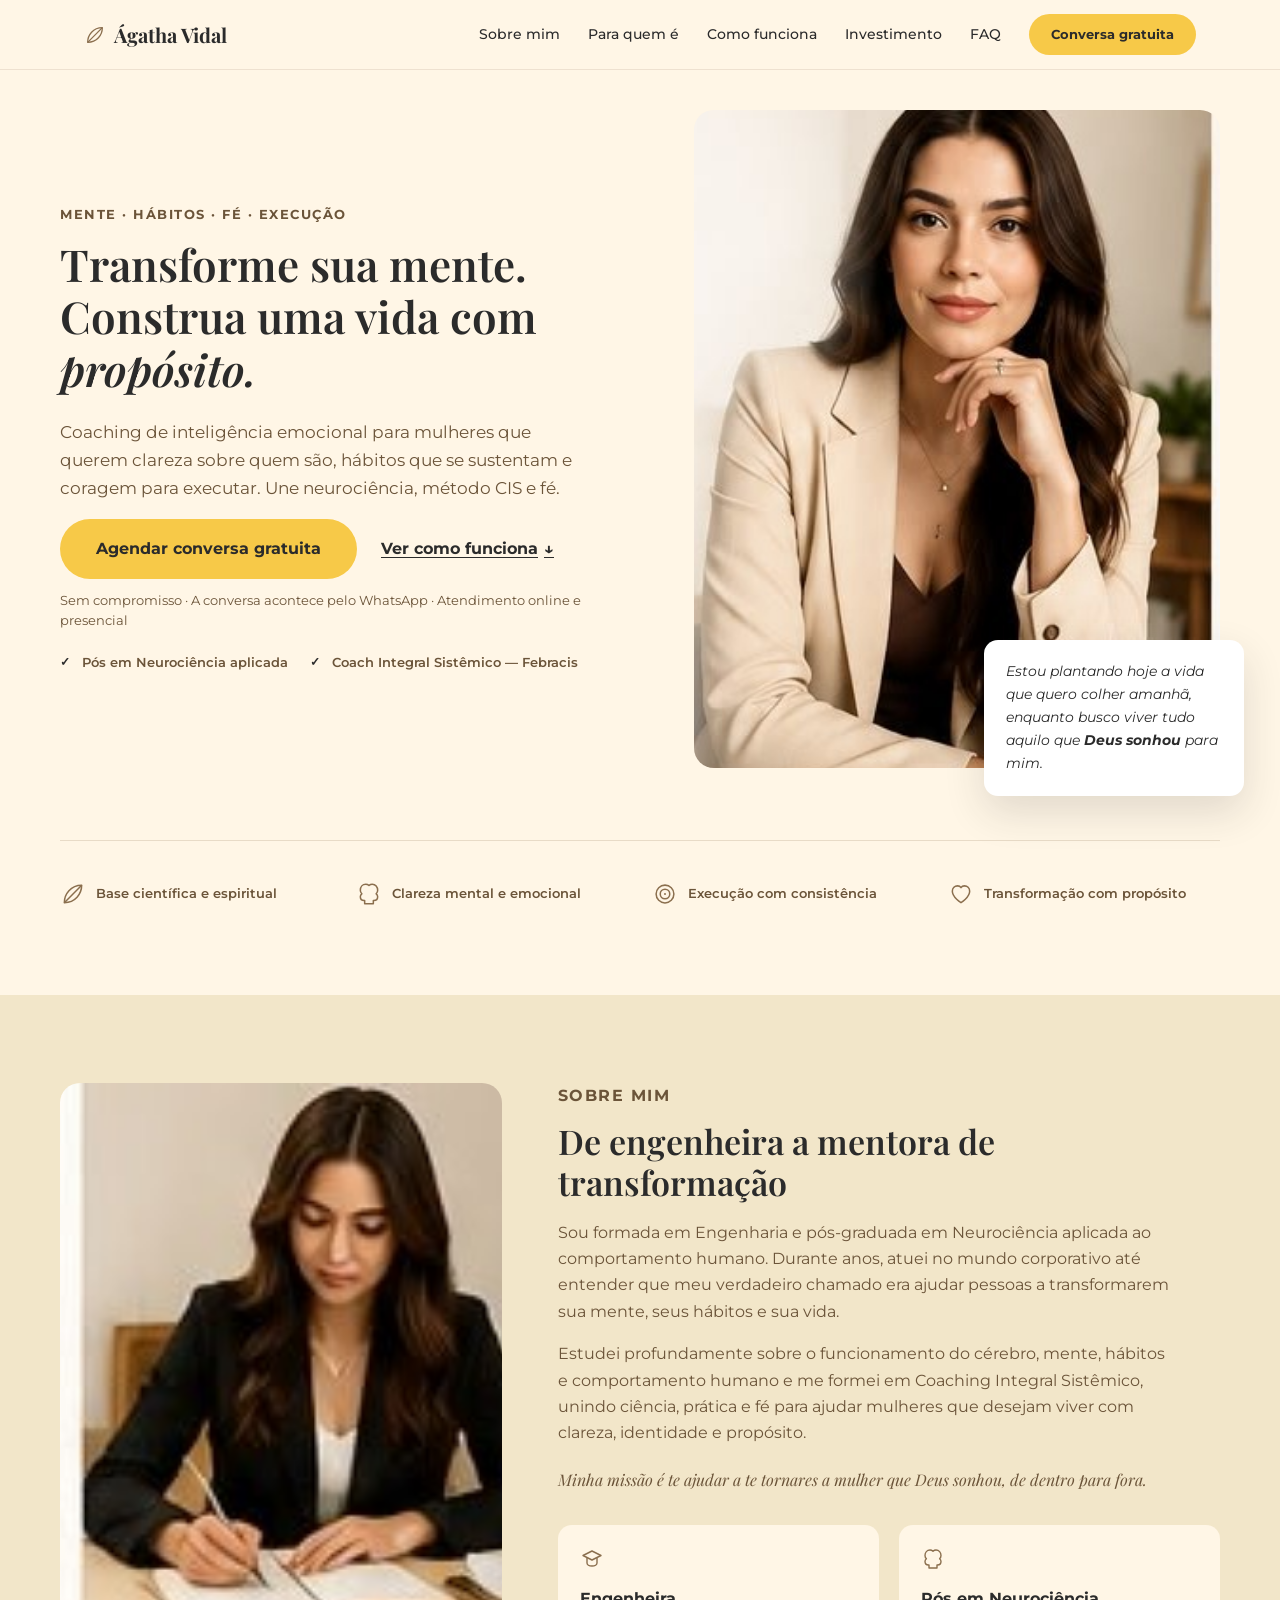
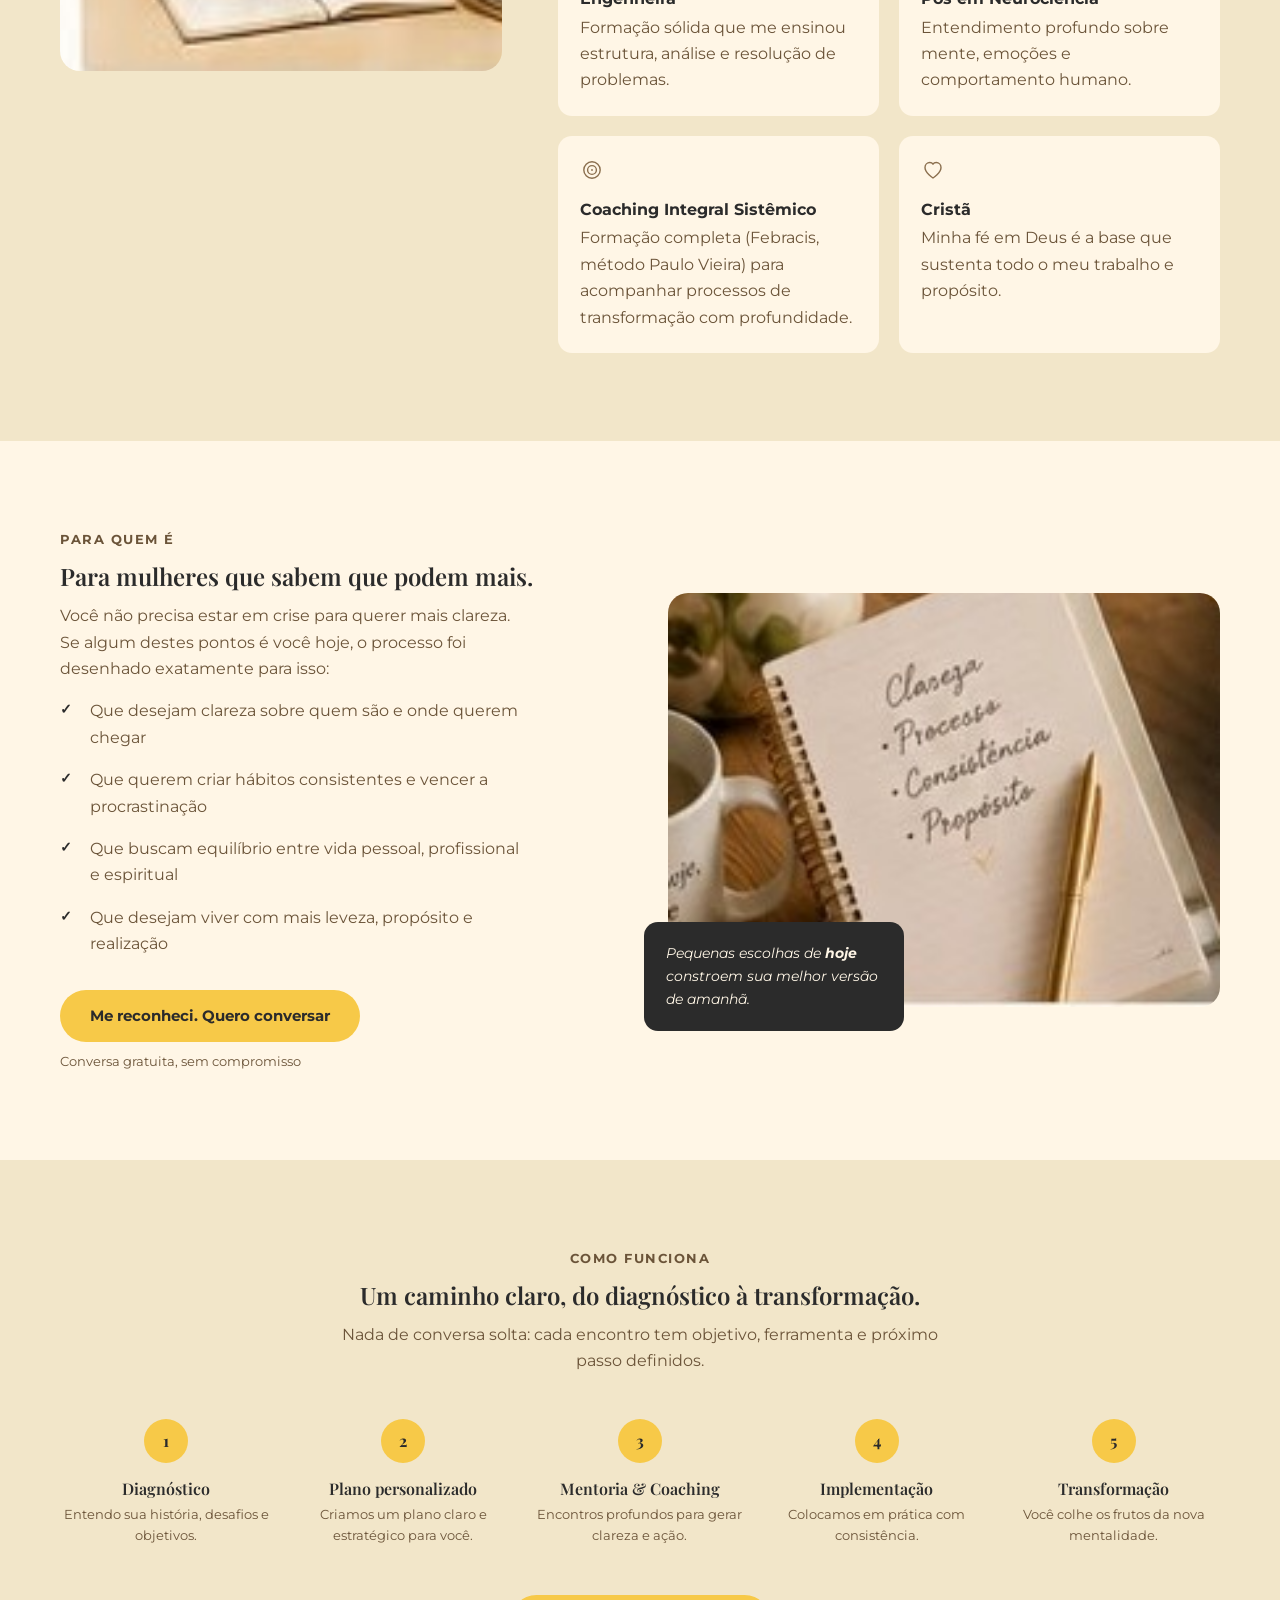
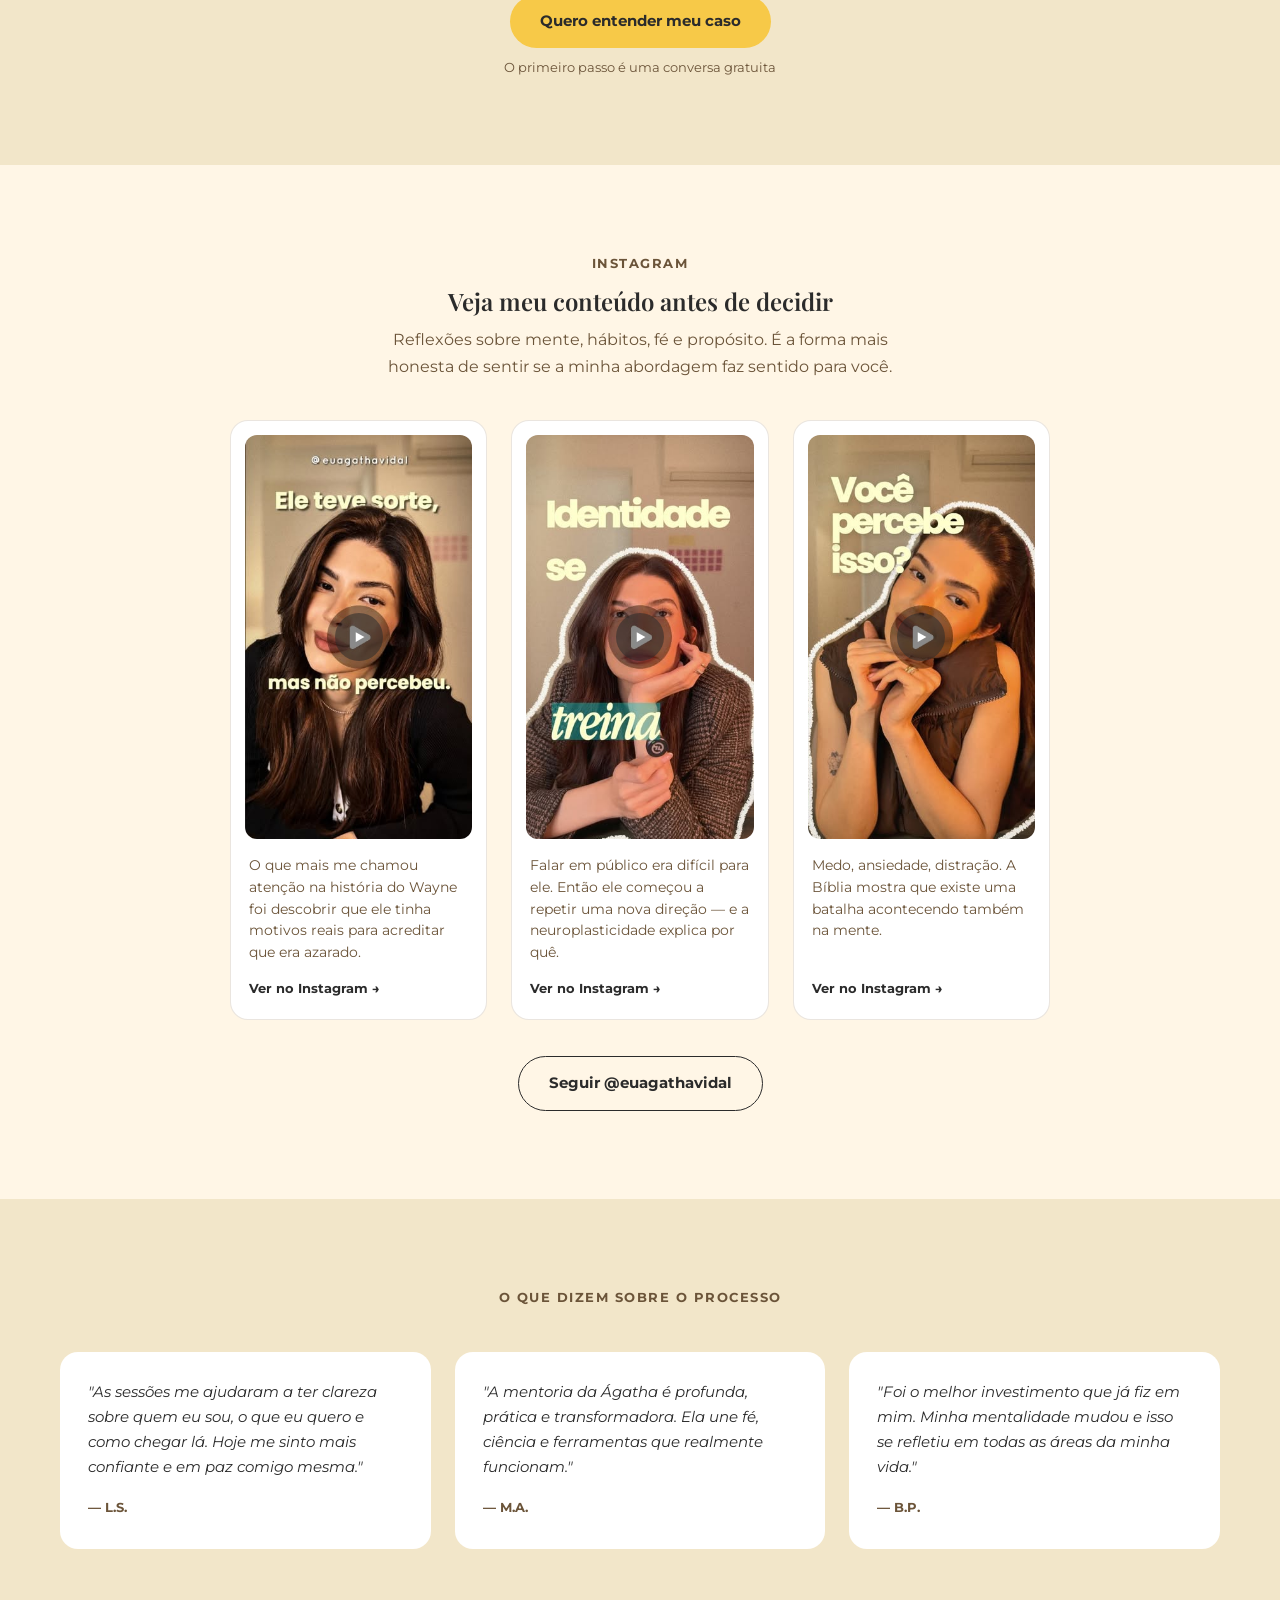
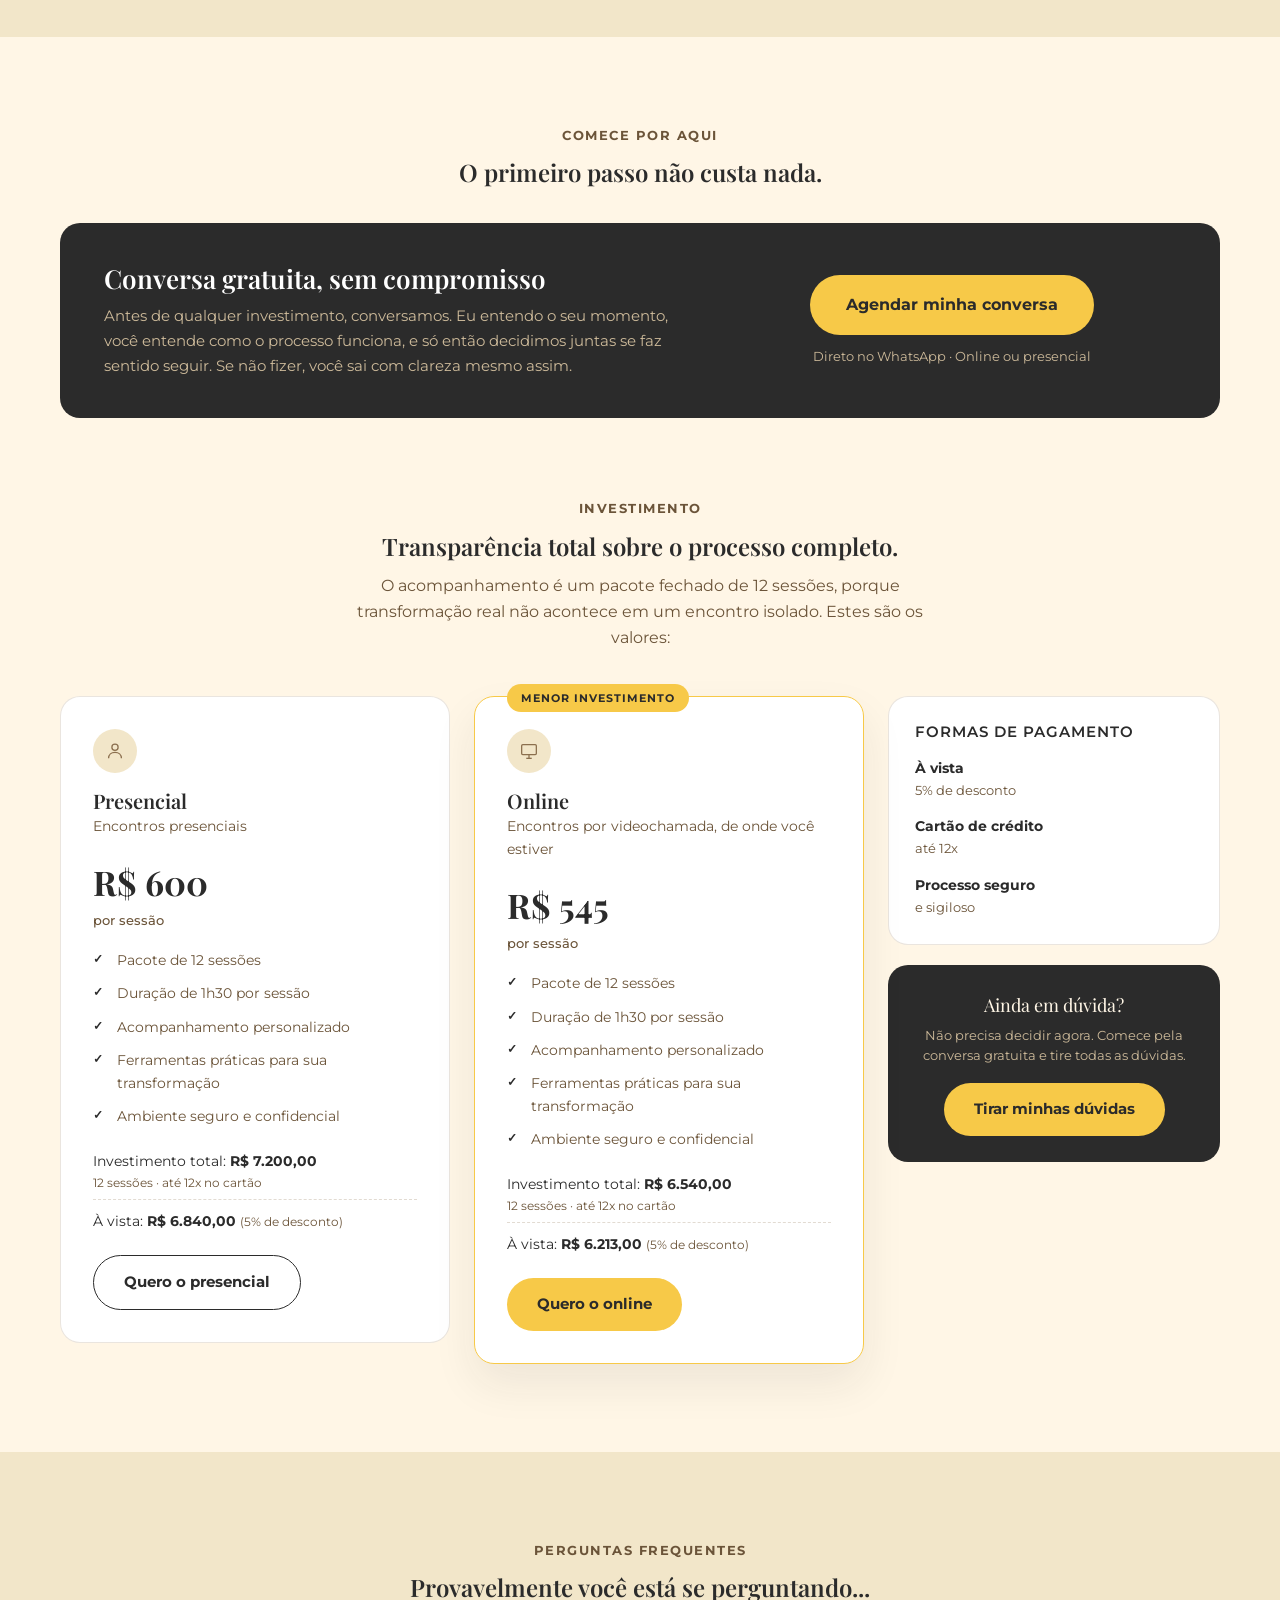
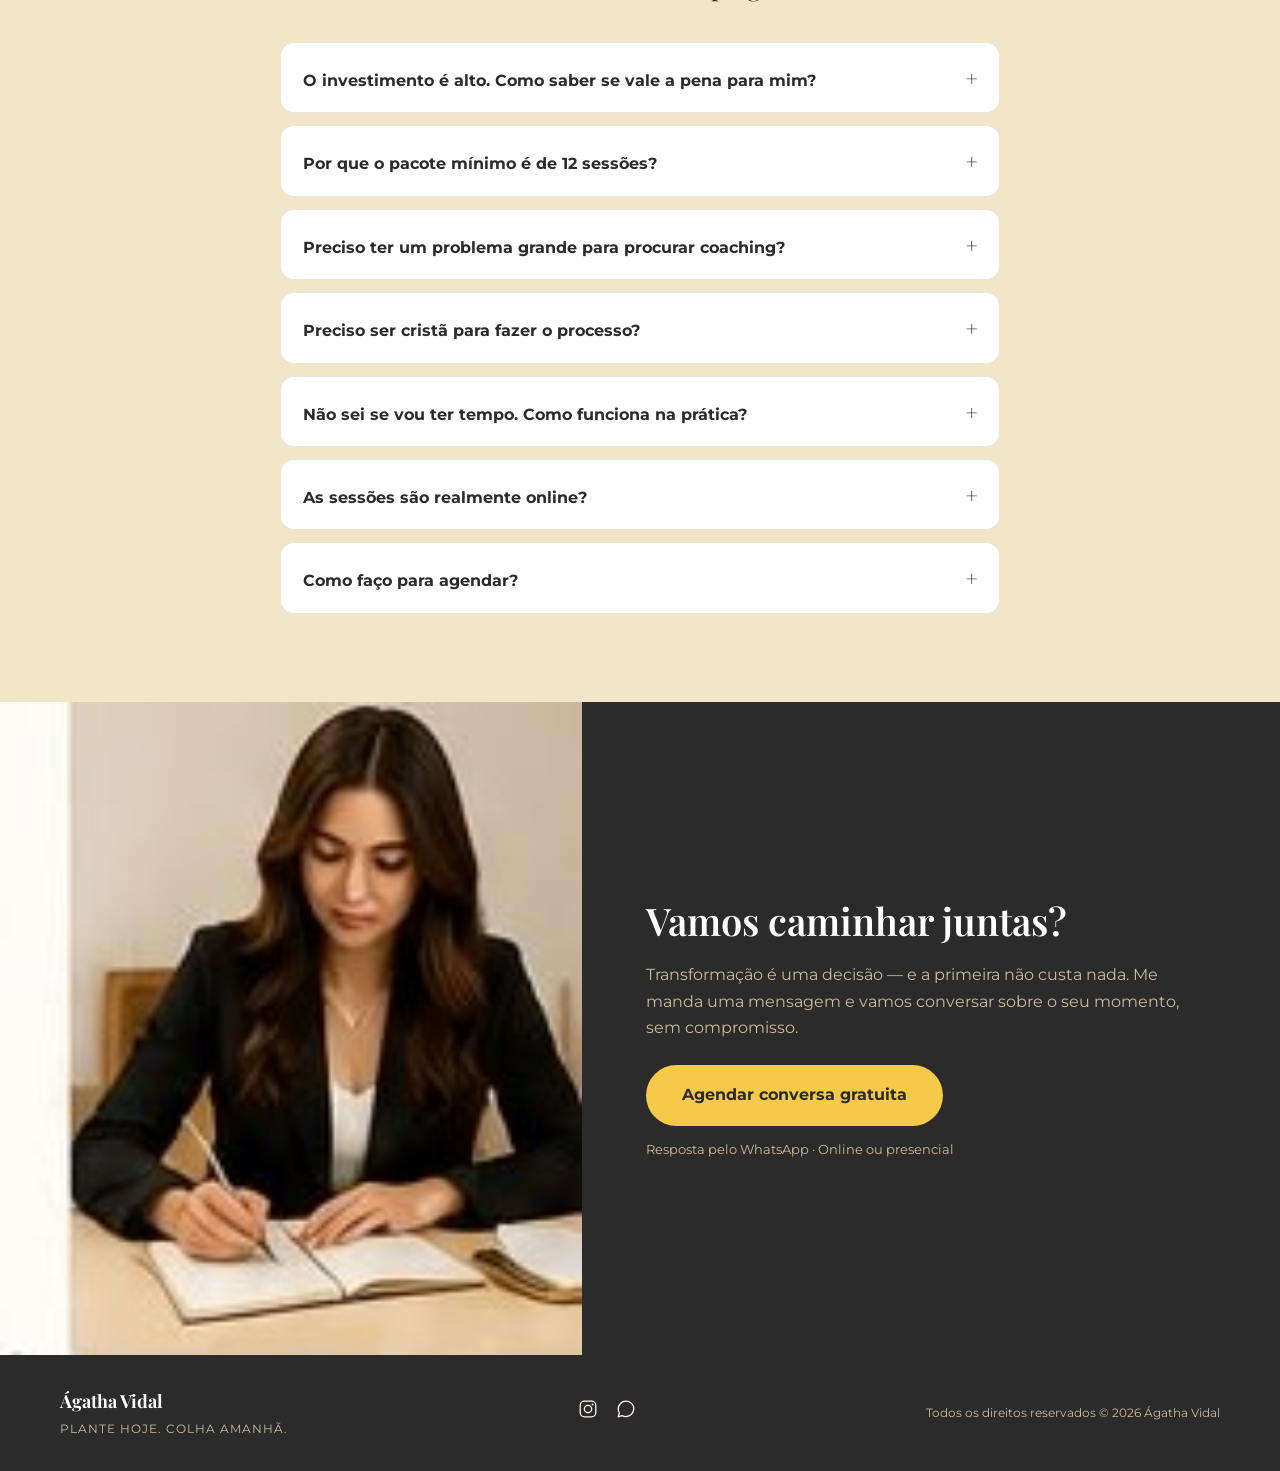
==== index.html @ c8e28f1d "Rework landing page for conversion; replace Instagram embed with own reel cards Reorder sections so " ====
<!DOCTYPE html>
<html lang="pt-BR">
<head>
  <script>document.documentElement.classList.add('js');</script>
  <meta charset="UTF-8">
  <meta name="viewport" content="width=device-width, initial-scale=1.0">
  <title>Ágatha Vidal | Coaching de Inteligência Emocional</title>
  <meta name="description" content="Clareza, hábitos consistentes e uma vida com propósito. Coaching de inteligência emocional com método CIS (Febracis) e base em neurociência. Comece por uma conversa gratuita, sem compromisso.">
  <link rel="canonical" href="https://hugodenaridev.github.io/coaching-landing-page/">
  <meta name="theme-color" content="#FFF6E6">

  <!-- Open Graph / Twitter: definem como o link aparece quando é compartilhado no
       WhatsApp, Instagram e redes sociais. Sem isso o preview sai em branco, o que
       derruba muito o clique no link da bio. -->
  <meta property="og:type" content="website">
  <meta property="og:locale" content="pt_BR">
  <meta property="og:site_name" content="Ágatha Vidal">
  <meta property="og:url" content="https://hugodenaridev.github.io/coaching-landing-page/">
  <meta property="og:title" content="Ágatha Vidal | Transforme sua mente. Construa uma vida com propósito.">
  <meta property="og:description" content="Coaching de inteligência emocional que une neurociência, método CIS e fé. Comece por uma conversa gratuita, sem compromisso.">
  <meta property="og:image" content="https://hugodenaridev.github.io/coaching-landing-page/assets/hero-photo.jpg">
  <meta property="og:image:alt" content="Ágatha Vidal, mentora de transformação">
  <meta name="twitter:card" content="summary_large_image">
  <meta name="twitter:title" content="Ágatha Vidal | Transforme sua mente. Construa uma vida com propósito.">
  <meta name="twitter:description" content="Coaching de inteligência emocional que une neurociência, método CIS e fé. Comece por uma conversa gratuita, sem compromisso.">
  <meta name="twitter:image" content="https://hugodenaridev.github.io/coaching-landing-page/assets/hero-photo.jpg">

  <link rel="icon" href="data:image/svg+xml,%3Csvg xmlns='http://www.w3.org/2000/svg' viewBox='0 0 24 24'%3E%3Crect width='24' height='24' rx='5' fill='%232B2B2B'/%3E%3Cpath d='M4 20C4 12 10 4 20 4C20 12 14 20 4 20Z' stroke='%23F7C948' stroke-width='1.6' fill='none' stroke-linejoin='round'/%3E%3C/svg%3E">

  <link rel="preconnect" href="https://fonts.googleapis.com">
  <link rel="preconnect" href="https://fonts.gstatic.com" crossorigin>
  <link href="https://fonts.googleapis.com/css2?family=Playfair+Display:ital,wght@0,500;0,600;0,700;1,600&family=Montserrat:wght@400;500;600;700&display=swap" rel="stylesheet">
  <link rel="stylesheet" href="css/style.css">
</head>
<body>
  <a class="skip-link" href="#main">Pular para o conteúdo</a>

  <header class="site-header">
    <div class="header-inner">
      <a href="#hero" class="logo">
        <svg class="logo-leaf" width="22" height="22" viewBox="0 0 24 24" fill="none" aria-hidden="true"><path d="M4 20C4 12 10 4 20 4C20 12 14 20 4 20Z" stroke="currentColor" stroke-width="1.4" stroke-linejoin="round"/><path d="M4 20C8 16 12 12 20 4" stroke="currentColor" stroke-width="1.4"/></svg>
        <span>Ágatha Vidal</span>
      </a>
      <button class="nav-toggle" type="button" aria-expanded="false" aria-controls="primary-nav" aria-label="Abrir menu">
        <span></span><span></span><span></span>
      </button>
      <nav class="primary-nav" id="primary-nav">
        <a href="#about">Sobre mim</a>
        <a href="#audience">Para quem é</a>
        <a href="#journey">Como funciona</a>
        <a href="#offer">Investimento</a>
        <a href="#faq">FAQ</a>
        <a href="https://wa.me/5512997304566?text=Oi%20Agatha!%20Vi%20sua%20p%C3%A1gina%20e%20quero%20agendar%20minha%20conversa%20gratuita." class="cta-button cta-button--nav js-whatsapp-cta" data-message="Oi Agatha! Vi sua página e quero agendar minha conversa gratuita." target="_blank" rel="noopener noreferrer">Conversa gratuita</a>
      </nav>
    </div>
  </header>

  <main id="main">
    <section id="hero">
      <div class="section-inner hero-inner" data-reveal>
        <div class="hero-copy">
          <p class="eyebrow">Mente &middot; Hábitos &middot; Fé &middot; Execução</p>
          <h1>Transforme sua mente. Construa uma vida com <em>propósito.</em></h1>
          <p class="hero-subhead">Coaching de inteligência emocional para mulheres que querem clareza sobre quem são, hábitos que se sustentam e coragem para executar. Une neurociência, método CIS e fé.</p>
          <div class="hero-ctas">
            <a href="https://wa.me/5512997304566?text=Oi%20Agatha!%20Vi%20sua%20p%C3%A1gina%20e%20quero%20agendar%20minha%20conversa%20gratuita." class="cta-button cta-button--lg js-whatsapp-cta" data-message="Oi Agatha! Vi sua página e quero agendar minha conversa gratuita." target="_blank" rel="noopener noreferrer">Agendar conversa gratuita</a>
            <a href="#journey" class="cta-ghost">Ver como funciona <span aria-hidden="true">&darr;</span></a>
          </div>
          <p class="cta-micro">Sem compromisso &middot; A conversa acontece pelo WhatsApp &middot; Atendimento online e presencial</p>
          <ul class="hero-trust">
            <li>Pós em Neurociência aplicada</li>
            <li>Coach Integral Sistêmico &mdash; Febracis</li>
          </ul>
        </div>
        <div class="hero-media">
          <!-- width/height = dimensões reais do arquivo, para reservar espaço antes
               do CSS carregar. ATENÇÃO: este JPG tem só 300x430 e é exibido a ~526px
               de largura, então aparece ampliado e sem nitidez. Trocar pelo original
               em alta (mínimo 1100px de largura) quando a Ágatha enviar. -->
          <img src="assets/hero-photo.jpg" alt="Ágatha Vidal, mentora de transformação" class="hero-photo" width="300" height="430" fetchpriority="high">
          <blockquote class="hero-quote">
            <p>Estou plantando hoje a vida que quero colher amanhã, enquanto busco viver tudo aquilo que <strong>Deus sonhou</strong> para mim.</p>
          </blockquote>
        </div>
      </div>
      <div class="section-inner hero-pillars" data-reveal>
        <div class="pillar">
          <svg viewBox="0 0 24 24" fill="none" aria-hidden="true"><path d="M4 20C4 12 10 4 20 4C20 12 14 20 4 20Z" stroke="currentColor" stroke-width="1.4" stroke-linejoin="round"/><path d="M4 20C8 16 12 12 20 4" stroke="currentColor" stroke-width="1.4"/></svg>
          <span>Base científica e espiritual</span>
        </div>
        <div class="pillar">
          <svg viewBox="0 0 24 24" fill="none" aria-hidden="true"><path d="M9 3C6 3 4 5.5 4 8.5C4 10 4.6 11 5.4 11.8C4.6 12.4 4 13.3 4 14.5C4 16.5 5.5 18 7.5 18H8V21H16V18H16.5C18.5 18 20 16.5 20 14.5C20 13.3 19.4 12.4 18.6 11.8C19.4 11 20 10 20 8.5C20 5.5 18 3 15 3C13.8 3 12.8 3.5 12 4.2C11.2 3.5 10.2 3 9 3Z" stroke="currentColor" stroke-width="1.4" stroke-linejoin="round"/></svg>
          <span>Clareza mental e emocional</span>
        </div>
        <div class="pillar">
          <svg viewBox="0 0 24 24" fill="none" aria-hidden="true"><circle cx="12" cy="12" r="8.2" stroke="currentColor" stroke-width="1.4"/><circle cx="12" cy="12" r="4.4" stroke="currentColor" stroke-width="1.4"/><circle cx="12" cy="12" r="0.9" fill="currentColor"/></svg>
          <span>Execução com consistência</span>
        </div>
        <div class="pillar">
          <svg viewBox="0 0 24 24" fill="none" aria-hidden="true"><path d="M12 20C12 20 4 15 4 9.5C4 6.5 6.2 4.5 8.8 4.5C10.2 4.5 11.4 5.2 12 6.2C12.6 5.2 13.8 4.5 15.2 4.5C17.8 4.5 20 6.5 20 9.5C20 15 12 20 12 20Z" stroke="currentColor" stroke-width="1.4" stroke-linejoin="round"/></svg>
          <span>Transformação com propósito</span>
        </div>
      </div>
    </section>

    <section id="about">
      <div class="section-inner about-inner" data-reveal>
        <div class="about-media">
          <!-- Arquivo original tem apenas 138x155 e é exibido a ~442px aqui (e a ~691px
               no #final-cta): é a imagem mais ampliada da página. Substituir em alta. -->
          <img src="assets/about-photo.jpg" alt="Ágatha Vidal escrevendo em seu caderno" class="about-photo" width="138" height="155" loading="lazy">
        </div>
        <div class="about-copy">
          <p class="eyebrow">Sobre mim</p>
          <h2>De engenheira a mentora de transformação</h2>
          <p>Sou formada em Engenharia e pós-graduada em Neurociência aplicada ao comportamento humano. Durante anos, atuei no mundo corporativo até entender que meu verdadeiro chamado era ajudar pessoas a transformarem sua mente, seus hábitos e sua vida.</p>
          <p>Estudei profundamente sobre o funcionamento do cérebro, mente, hábitos e comportamento humano e me formei em Coaching Integral Sistêmico, unindo ciência, prática e fé para ajudar mulheres que desejam viver com clareza, identidade e propósito.</p>
          <p class="about-signature">Minha missão é te ajudar a te tornares a mulher que Deus sonhou, de dentro para fora.</p>
          <div class="credential-grid">
            <div class="credential-card">
              <svg viewBox="0 0 24 24" fill="none" aria-hidden="true"><path d="M12 4L21 8.5L12 13L3 8.5L12 4Z" stroke="currentColor" stroke-width="1.4" stroke-linejoin="round"/><path d="M7 11V16C7 17.5 9 19 12 19C15 19 17 17.5 17 16V11" stroke="currentColor" stroke-width="1.4"/></svg>
              <h3>Engenheira</h3>
              <p>Formação sólida que me ensinou estrutura, análise e resolução de problemas.</p>
            </div>
            <div class="credential-card">
              <svg viewBox="0 0 24 24" fill="none" aria-hidden="true"><path d="M9 3C6 3 4 5.5 4 8.5C4 10 4.6 11 5.4 11.8C4.6 12.4 4 13.3 4 14.5C4 16.5 5.5 18 7.5 18H8V21H16V18H16.5C18.5 18 20 16.5 20 14.5C20 13.3 19.4 12.4 18.6 11.8C19.4 11 20 10 20 8.5C20 5.5 18 3 15 3C13.8 3 12.8 3.5 12 4.2C11.2 3.5 10.2 3 9 3Z" stroke="currentColor" stroke-width="1.4" stroke-linejoin="round"/></svg>
              <h3>Pós em Neurociência</h3>
              <p>Entendimento profundo sobre mente, emoções e comportamento humano.</p>
            </div>
            <div class="credential-card">
              <svg viewBox="0 0 24 24" fill="none" aria-hidden="true"><circle cx="12" cy="12" r="8.2" stroke="currentColor" stroke-width="1.4"/><circle cx="12" cy="12" r="4.4" stroke="currentColor" stroke-width="1.4"/><circle cx="12" cy="12" r="0.9" fill="currentColor"/></svg>
              <h3>Coaching Integral Sistêmico</h3>
              <p>Formação completa (Febracis, método Paulo Vieira) para acompanhar processos de transformação com profundidade.</p>
            </div>
            <div class="credential-card">
              <svg viewBox="0 0 24 24" fill="none" aria-hidden="true"><path d="M12 20C12 20 4 15 4 9.5C4 6.5 6.2 4.5 8.8 4.5C10.2 4.5 11.4 5.2 12 6.2C12.6 5.2 13.8 4.5 15.2 4.5C17.8 4.5 20 6.5 20 9.5C20 15 12 20 12 20Z" stroke="currentColor" stroke-width="1.4" stroke-linejoin="round"/></svg>
              <h3>Cristã</h3>
              <p>Minha fé em Deus é a base que sustenta todo o meu trabalho e propósito.</p>
            </div>
          </div>
        </div>
      </div>
    </section>

    <section id="audience">
      <div class="section-inner audience-inner" data-reveal>
        <div class="audience-copy">
          <p class="eyebrow">Para quem é</p>
          <h2>Para mulheres que sabem que podem mais.</h2>
          <p class="audience-lead">Você não precisa estar em crise para querer mais clareza. Se algum destes pontos é você hoje, o processo foi desenhado exatamente para isso:</p>
          <ul class="check-list">
            <li>Que desejam clareza sobre quem são e onde querem chegar</li>
            <li>Que querem criar hábitos consistentes e vencer a procrastinação</li>
            <li>Que buscam equilíbrio entre vida pessoal, profissional e espiritual</li>
            <li>Que desejam viver com mais leveza, propósito e realização</li>
          </ul>
          <div class="inline-cta">
            <a href="https://wa.me/5512997304566?text=Oi%20Agatha!%20Me%20reconheci%20na%20sua%20p%C3%A1gina%20e%20quero%20agendar%20minha%20conversa%20gratuita." class="cta-button js-whatsapp-cta" data-message="Oi Agatha! Me reconheci na sua página e quero agendar minha conversa gratuita." target="_blank" rel="noopener noreferrer">Me reconheci. Quero conversar</a>
            <span class="cta-micro">Conversa gratuita, sem compromisso</span>
          </div>
        </div>
        <div class="audience-media">
          <img src="assets/lifestyle-photo.jpg" alt="Caderno com anotações sobre clareza, processo, consistência e propósito" class="audience-photo" width="210" height="163" loading="lazy">
          <blockquote class="audience-quote">
            <p>Pequenas escolhas de <strong>hoje</strong> constroem sua melhor versão de amanhã.</p>
          </blockquote>
        </div>
      </div>
    </section>

    <section id="journey">
      <div class="section-inner" data-reveal>
        <p class="eyebrow centered">Como funciona</p>
        <h2 class="centered">Um caminho claro, do diagnóstico à transformação.</h2>
        <p class="section-lead centered">Nada de conversa solta: cada encontro tem objetivo, ferramenta e próximo passo definidos.</p>
        <ol class="journey-list">
          <li>
            <span class="journey-number">1</span>
            <h3>Diagnóstico</h3>
            <p>Entendo sua história, desafios e objetivos.</p>
          </li>
          <li>
            <span class="journey-number">2</span>
            <h3>Plano personalizado</h3>
            <p>Criamos um plano claro e estratégico para você.</p>
          </li>
          <li>
            <span class="journey-number">3</span>
            <h3>Mentoria &amp; Coaching</h3>
            <p>Encontros profundos para gerar clareza e ação.</p>
          </li>
          <li>
            <span class="journey-number">4</span>
            <h3>Implementação</h3>
            <p>Colocamos em prática com consistência.</p>
          </li>
          <li>
            <span class="journey-number">5</span>
            <h3>Transformação</h3>
            <p>Você colhe os frutos da nova mentalidade.</p>
          </li>
        </ol>
        <div class="inline-cta centered-cta">
          <a href="https://wa.me/5512997304566?text=Oi%20Agatha!%20Quero%20entender%20como%20o%20processo%20funcionaria%20para%20o%20meu%20caso." class="cta-button js-whatsapp-cta" data-message="Oi Agatha! Quero entender como o processo funcionaria para o meu caso." target="_blank" rel="noopener noreferrer">Quero entender meu caso</a>
          <span class="cta-micro">O primeiro passo é uma conversa gratuita</span>
        </div>
      </div>
    </section>

    <section id="reels">
      <div class="section-inner" data-reveal>
        <p class="eyebrow centered">Instagram</p>
        <h2 class="centered">Veja meu conteúdo antes de decidir</h2>
        <p class="reels-intro">Reflexões sobre mente, hábitos, fé e propósito. É a forma mais honesta de sentir se a minha abordagem faz sentido para você.</p>
        <!-- Cards próprios em vez do embed oficial do Instagram: três embeds seriam
             três iframes de terceiros carregando na página. Aqui a miniatura é local
             (a URL do CDN do Instagram é assinada e expira) e o card leva ao reel.
             Reels escolhidos por engajamento — ver docs/reels.md para atualizar. -->
        <div class="reels-grid">
          <a class="reel-card" href="https://www.instagram.com/reel/DdEmNSosbtA/" target="_blank" rel="noopener noreferrer">
            <span class="reel-thumb">
              <img src="assets/reels/DdEmNSosbtA.jpg" alt="Reel sobre crenças limitantes: a história do Wayne" width="360" height="640" loading="lazy">
              <span class="reel-play" aria-hidden="true">
                <svg viewBox="0 0 24 24" fill="none"><path d="M9 7.5L17 12L9 16.5V7.5Z" fill="currentColor"/></svg>
              </span>
            </span>
            <span class="reel-hook">O que mais me chamou atenção na história do Wayne foi descobrir que ele tinha motivos reais para acreditar que era azarado.</span>
            <span class="reel-link">Ver no Instagram <span aria-hidden="true">&rarr;</span></span>
          </a>
          <a class="reel-card" href="https://www.instagram.com/reel/DcwkWg1Ra-m/" target="_blank" rel="noopener noreferrer">
            <span class="reel-thumb">
              <img src="assets/reels/DcwkWg1Ra-m.jpg" alt="Reel sobre neuroplasticidade e falar em público" width="360" height="640" loading="lazy">
              <span class="reel-play" aria-hidden="true">
                <svg viewBox="0 0 24 24" fill="none"><path d="M9 7.5L17 12L9 16.5V7.5Z" fill="currentColor"/></svg>
              </span>
            </span>
            <span class="reel-hook">Falar em público era difícil para ele. Então ele começou a repetir uma nova direção &mdash; e a neuroplasticidade explica por quê.</span>
            <span class="reel-link">Ver no Instagram <span aria-hidden="true">&rarr;</span></span>
          </a>
          <a class="reel-card" href="https://www.instagram.com/reel/DcmIriLw_rb/" target="_blank" rel="noopener noreferrer">
            <span class="reel-thumb">
              <img src="assets/reels/DcmIriLw_rb.jpg" alt="Reel sobre a batalha da mente: medo, ansiedade e distração" width="360" height="640" loading="lazy">
              <span class="reel-play" aria-hidden="true">
                <svg viewBox="0 0 24 24" fill="none"><path d="M9 7.5L17 12L9 16.5V7.5Z" fill="currentColor"/></svg>
              </span>
            </span>
            <span class="reel-hook">Medo, ansiedade, distração. A Bíblia mostra que existe uma batalha acontecendo também na mente.</span>
            <span class="reel-link">Ver no Instagram <span aria-hidden="true">&rarr;</span></span>
          </a>
        </div>
        <div class="reels-follow">
          <a href="https://www.instagram.com/euagathavidal" target="_blank" rel="noopener noreferrer" class="cta-button cta-button--ghost">Seguir @euagathavidal</a>
        </div>
      </div>
    </section>

    <section id="testimonials">
      <div class="section-inner" data-reveal>
        <p class="eyebrow centered">O que dizem sobre o processo</p>
        <!-- Depoimentos de exemplo, criados a pedido da Agatha para uso interno/teste. Trocar pelo texto real de clientes antes de publicar o site. -->
        <div class="testimonial-grid">
          <blockquote class="testimonial-card">
            <p>"As sessões me ajudaram a ter clareza sobre quem eu sou, o que eu quero e como chegar lá. Hoje me sinto mais confiante e em paz comigo mesma."</p>
            <cite>— L.S.</cite>
          </blockquote>
          <blockquote class="testimonial-card">
            <p>"A mentoria da Ágatha é profunda, prática e transformadora. Ela une fé, ciência e ferramentas que realmente funcionam."</p>
            <cite>— M.A.</cite>
          </blockquote>
          <blockquote class="testimonial-card">
            <p>"Foi o melhor investimento que já fiz em mim. Minha mentalidade mudou e isso se refletiu em todas as áreas da minha vida."</p>
            <cite>— B.P.</cite>
          </blockquote>
        </div>
      </div>
    </section>

    <section id="offer">
      <div class="section-inner" data-reveal>
        <p class="eyebrow centered">Comece por aqui</p>
        <h2 class="centered">O primeiro passo não custa nada.</h2>

        <div class="first-step">
          <div class="first-step-copy">
            <h3>Conversa gratuita, sem compromisso</h3>
            <p>Antes de qualquer investimento, conversamos. Eu entendo o seu momento, você entende como o processo funciona, e só então decidimos juntas se faz sentido seguir. Se não fizer, você sai com clareza mesmo assim.</p>
          </div>
          <div class="first-step-action">
            <a href="https://wa.me/5512997304566?text=Oi%20Agatha!%20Quero%20agendar%20minha%20conversa%20gratuita." class="cta-button cta-button--lg js-whatsapp-cta" data-message="Oi Agatha! Quero agendar minha conversa gratuita." target="_blank" rel="noopener noreferrer">Agendar minha conversa</a>
            <span class="cta-micro">Direto no WhatsApp &middot; Online ou presencial</span>
          </div>
        </div>

        <p class="eyebrow centered offer-eyebrow">Investimento</p>
        <h2 class="centered">Transparência total sobre o processo completo.</h2>
        <p class="section-lead centered">O acompanhamento é um pacote fechado de 12 sessões, porque transformação real não acontece em um encontro isolado. Estes são os valores:</p>

        <div class="offer-grid">
          <div class="pricing-card">
            <div class="pricing-icon" aria-hidden="true">
              <svg viewBox="0 0 24 24" fill="none"><circle cx="12" cy="8" r="3.4" stroke="currentColor" stroke-width="1.4"/><path d="M5 20C5 16 8 13.5 12 13.5C16 13.5 19 16 19 20" stroke="currentColor" stroke-width="1.4"/></svg>
            </div>
            <h3>Presencial</h3>
            <p class="pricing-detail">Encontros presenciais</p>
            <p class="pricing-value">R$ 600<span>por sessão</span></p>
            <ul class="pricing-list">
              <li>Pacote de 12 sessões</li>
              <li>Duração de 1h30 por sessão</li>
              <li>Acompanhamento personalizado</li>
              <li>Ferramentas práticas para sua transformação</li>
              <li>Ambiente seguro e confidencial</li>
            </ul>
            <p class="pricing-total">Investimento total: <strong>R$ 7.200,00</strong><span>12 sessões &middot; até 12x no cartão</span></p>
            <p class="pricing-cash">À vista: <strong>R$ 6.840,00</strong> <span>(5% de desconto)</span></p>
            <a href="https://wa.me/5512997304566?text=Oi%20Agatha!%20Quero%20saber%20mais%20sobre%20o%20coaching%20presencial%20e%20agendar%20minha%20conversa%20gratuita." class="cta-button cta-button--ghost js-whatsapp-cta" data-message="Oi Agatha! Quero saber mais sobre o coaching presencial e agendar minha conversa gratuita." target="_blank" rel="noopener noreferrer">Quero o presencial</a>
          </div>
          <div class="pricing-card pricing-card--highlight">
            <span class="pricing-badge">Menor investimento</span>
            <div class="pricing-icon" aria-hidden="true">
              <svg viewBox="0 0 24 24" fill="none"><rect x="4" y="5" width="16" height="11" rx="1.2" stroke="currentColor" stroke-width="1.4"/><path d="M9 20H15" stroke="currentColor" stroke-width="1.4"/><path d="M12 16V20" stroke="currentColor" stroke-width="1.4"/></svg>
            </div>
            <h3>Online</h3>
            <p class="pricing-detail">Encontros por videochamada, de onde você estiver</p>
            <p class="pricing-value">R$ 545<span>por sessão</span></p>
            <ul class="pricing-list">
              <li>Pacote de 12 sessões</li>
              <li>Duração de 1h30 por sessão</li>
              <li>Acompanhamento personalizado</li>
              <li>Ferramentas práticas para sua transformação</li>
              <li>Ambiente seguro e confidencial</li>
            </ul>
            <p class="pricing-total">Investimento total: <strong>R$ 6.540,00</strong><span>12 sessões &middot; até 12x no cartão</span></p>
            <p class="pricing-cash">À vista: <strong>R$ 6.213,00</strong> <span>(5% de desconto)</span></p>
            <a href="https://wa.me/5512997304566?text=Oi%20Agatha!%20Quero%20saber%20mais%20sobre%20o%20coaching%20online%20e%20agendar%20minha%20conversa%20gratuita." class="cta-button js-whatsapp-cta" data-message="Oi Agatha! Quero saber mais sobre o coaching online e agendar minha conversa gratuita." target="_blank" rel="noopener noreferrer">Quero o online</a>
          </div>
          <div class="offer-side">
            <div class="payment-panel">
              <h3>Formas de pagamento</h3>
              <ul>
                <li><strong>À vista</strong><span>5% de desconto</span></li>
                <li><strong>Cartão de crédito</strong><span>até 12x</span></li>
                <li><strong>Processo seguro</strong><span>e sigiloso</span></li>
              </ul>
            </div>
            <div class="cta-panel">
              <p>Ainda em dúvida?</p>
              <p class="cta-panel-sub">Não precisa decidir agora. Comece pela conversa gratuita e tire todas as dúvidas.</p>
              <a href="https://wa.me/5512997304566?text=Oi%20Agatha!%20Tenho%20algumas%20d%C3%BAvidas%20sobre%20o%20processo%20e%20quero%20agendar%20minha%20conversa%20gratuita." class="cta-button js-whatsapp-cta" data-message="Oi Agatha! Tenho algumas dúvidas sobre o processo e quero agendar minha conversa gratuita." target="_blank" rel="noopener noreferrer">Tirar minhas dúvidas</a>
            </div>
          </div>
        </div>
      </div>
    </section>

    <section id="faq">
      <div class="section-inner" data-reveal>
        <p class="eyebrow centered">Perguntas frequentes</p>
        <h2 class="centered">Provavelmente você está se perguntando...</h2>
        <div class="faq-list">
          <details>
            <summary>O investimento é alto. Como saber se vale a pena para mim?</summary>
            <p>É exatamente para isso que existe a conversa gratuita. Nela eu entendo o seu momento e te digo com honestidade se o processo faz sentido agora. Prefiro que você invista com clareza do que por impulso, e é por isso que o valor está aqui na página, aberto, antes de qualquer conversa.</p>
          </details>
          <details>
            <summary>Por que o pacote mínimo é de 12 sessões?</summary>
            <p>Porque mudança de mentalidade e de hábito não acontece em um encontro isolado. As primeiras sessões geram clareza, as seguintes constroem a estrutura e as últimas consolidam a prática. Um pacote menor criaria a ilusão de processo sem entregar transformação real.</p>
          </details>
          <details>
            <summary>Preciso ter um problema grande para procurar coaching?</summary>
            <p>Não. A maioria das minhas clientes já está bem e sente que pode decidir e viver com mais clareza. Coaching não é para uma crise, é direção para quem já quer ir além.</p>
          </details>
          <details>
            <summary>Preciso ser cristã para fazer o processo?</summary>
            <p>Não. A fé é a base que sustenta o meu trabalho e eu não escondo isso, mas as ferramentas que aplico vêm da neurociência e do método CIS e funcionam independente da sua crença. Respeito o seu caminho e conduzo o processo no ponto em que você está.</p>
          </details>
          <details>
            <summary>Não sei se vou ter tempo. Como funciona na prática?</summary>
            <p>São encontros de 1h30, combinados de acordo com a sua agenda, no formato online ou presencial. Entre as sessões existem práticas para aplicar no seu dia a dia — feitas para caber na sua rotina, não para virar mais uma cobrança.</p>
          </details>
          <details>
            <summary>As sessões são realmente online?</summary>
            <p>Sim, todas as sessões da modalidade online acontecem por videochamada, então você pode participar de onde estiver. Também atendo no formato presencial.</p>
          </details>
          <details>
            <summary>Como faço para agendar?</summary>
            <p>Basta clicar em qualquer botão desta página e me chamar no WhatsApp. A conversa inicial é gratuita e sem compromisso: vamos combinar juntas a melhor modalidade e horário para você.</p>
          </details>
        </div>
      </div>
    </section>

    <section id="final-cta">
      <div class="section-inner final-cta-inner" data-reveal>
        <img src="assets/about-photo.jpg" alt="" class="final-cta-photo" aria-hidden="true" loading="lazy">
        <div class="final-cta-copy">
          <h2>Vamos caminhar juntas?</h2>
          <p>Transformação é uma decisão &mdash; e a primeira não custa nada. Me manda uma mensagem e vamos conversar sobre o seu momento, sem compromisso.</p>
          <a href="https://wa.me/5512997304566?text=Oi%20Agatha!%20Terminei%20de%20ver%20sua%20p%C3%A1gina%20e%20quero%20agendar%20minha%20conversa%20gratuita." class="cta-button cta-button--lg js-whatsapp-cta" data-message="Oi Agatha! Terminei de ver sua página e quero agendar minha conversa gratuita." target="_blank" rel="noopener noreferrer">Agendar conversa gratuita</a>
          <span class="cta-micro cta-micro--dark">Resposta pelo WhatsApp &middot; Online ou presencial</span>
        </div>
      </div>
    </section>
  </main>

  <footer class="site-footer">
    <div class="footer-inner">
      <div class="footer-brand">
        <span class="footer-logo">Ágatha Vidal</span>
        <span class="footer-tagline">Plante hoje. Colha amanhã.</span>
      </div>
      <div class="footer-social">
        <a href="https://www.instagram.com/euagathavidal" target="_blank" rel="noopener noreferrer" aria-label="Instagram">
          <svg viewBox="0 0 24 24" fill="none" aria-hidden="true"><rect x="3.5" y="3.5" width="17" height="17" rx="4.5" stroke="currentColor" stroke-width="1.4"/><circle cx="12" cy="12" r="4" stroke="currentColor" stroke-width="1.4"/><circle cx="17" cy="7" r="1" fill="currentColor"/></svg>
        </a>
        <a href="https://wa.me/5512997304566" target="_blank" rel="noopener noreferrer" aria-label="WhatsApp">
          <svg viewBox="0 0 24 24" fill="none" aria-hidden="true"><path d="M12 3.5C7.3 3.5 3.5 7.3 3.5 12C3.5 13.6 4 15.1 4.8 16.4L3.5 20.5L7.7 19.2C8.9 19.9 10.4 20.3 12 20.3C16.7 20.3 20.5 16.5 20.5 11.8C20.5 7.1 16.7 3.5 12 3.5Z" stroke="currentColor" stroke-width="1.4" stroke-linejoin="round"/></svg>
        </a>
      </div>
      <p class="footer-copyright">Todos os direitos reservados &copy; 2026 Ágatha Vidal</p>
    </div>
  </footer>

  <!-- Barra fixa de CTA no mobile: mantém a ação principal sempre ao alcance do
       polegar, onde está a maior parte do tráfego vindo do Instagram. Aparece só
       depois que a pessoa passa da hero, para não cobrir a primeira impressão. -->
  <div class="sticky-cta" id="sticky-cta" hidden>
    <div class="sticky-cta-text">
      <strong>Conversa gratuita</strong>
      <span>Sem compromisso</span>
    </div>
    <a href="https://wa.me/5512997304566?text=Oi%20Agatha!%20Vi%20sua%20p%C3%A1gina%20e%20quero%20agendar%20minha%20conversa%20gratuita." class="cta-button js-whatsapp-cta" data-message="Oi Agatha! Vi sua página e quero agendar minha conversa gratuita." target="_blank" rel="noopener noreferrer">Falar no WhatsApp</a>
  </div>

  <script src="js/script.js"></script>
</body>
</html>
---- css/style.css ----
:root {
  --color-cream: #FFF6E6;
  --color-beige: #F2E6C9;
  --color-gold: #F7C948;
  --color-sand: #CDBA9A;
  --color-brown: #8B6F4E;
  --color-graphite: #2B2B2B;
  --color-white: #FFFFFF;
  /* Darker derivative of --color-brown, used for body-size text so it clears WCAG AA
     (4.5:1) on cream/white. --color-brown itself is reserved for icon strokes, borders,
     and large/bold text, where the 3:1 large-text threshold is enough. */
  --color-text-muted: #6B5439;
  --font-display: 'Playfair Display', serif;
  --font-body: 'Montserrat', sans-serif;
  --max-width: 1160px;
  --header-height: 76px;
}

*, *::before, *::after { box-sizing: border-box; }

html { scroll-behavior: smooth; }

@media (prefers-reduced-motion: reduce) {
  html { scroll-behavior: auto; }
}

body {
  margin: 0;
  background: var(--color-cream);
  color: var(--color-graphite);
  font-family: var(--font-body);
  line-height: 1.65;
  -webkit-font-smoothing: antialiased;
}

/* height: auto neutraliza o atributo height="" do HTML (que existe para reservar
   espaço e evitar layout shift durante o carregamento) e devolve o controle da
   altura ao aspect-ratio definido em cada imagem. */
img { max-width: 100%; display: block; height: auto; }

h1, h2, h3 {
  font-family: var(--font-display);
  line-height: 1.2;
  margin: 0 0 0.5em;
  font-weight: 600;
}

p { margin: 0 0 1em; }

a { color: inherit; }

ul, ol { margin: 0; }

section { padding: 88px 24px; }

.section-inner {
  max-width: var(--max-width);
  margin: 0 auto;
}

.centered { text-align: center; margin-left: auto; margin-right: auto; }

.eyebrow {
  font-family: var(--font-body);
  font-weight: 700;
  text-transform: uppercase;
  letter-spacing: 1.5px;
  font-size: 13px;
  color: var(--color-text-muted);
  margin-bottom: 12px;
}

.skip-link {
  position: absolute;
  left: -999px;
  top: auto;
  background: var(--color-graphite);
  color: var(--color-white);
  padding: 12px 20px;
  border-radius: 6px;
  z-index: 200;
}

.skip-link:focus {
  left: 16px;
  top: 16px;
}

:focus-visible {
  outline: 3px solid var(--color-graphite);
  outline-offset: 3px;
}

/* Buttons: gold fill pairs with graphite/white text only, per the brand book's own
   "combinações principais" guidance -- gold is never used as a text color on a light
   background, since #F7C948 alone does not clear WCAG AA against cream or white. */
.cta-button {
  display: inline-block;
  padding: 14px 30px;
  border-radius: 999px;
  background: var(--color-gold);
  color: var(--color-graphite);
  font-family: var(--font-body);
  font-weight: 700;
  font-size: 15px;
  text-decoration: none;
  border: none;
  cursor: pointer;
}

.cta-button--ghost {
  background: transparent;
  border: 1.5px solid var(--color-graphite);
  color: var(--color-graphite);
}

.cta-button--nav {
  padding: 10px 22px;
  font-size: 13px;
}

/* Reserved for the primary action of a screen (hero, first step, closing CTA),
   so the page always has one visually dominant button per view. */
.cta-button--lg {
  padding: 17px 36px;
  font-size: 16px;
}

/* Risk-reversal microcopy that sits under a CTA ("sem compromisso", "pelo
   WhatsApp"). Small and muted so it supports the button instead of competing. */
.cta-micro {
  display: block;
  font-size: 13px;
  color: var(--color-text-muted);
  margin: 12px 0 0;
  line-height: 1.5;
}

.cta-micro--dark { color: var(--color-sand); margin-top: 14px; }

/* Standfirst under a section heading. */
.section-lead {
  color: var(--color-text-muted);
  font-size: 16px;
  max-width: 620px;
}

.section-lead.centered { margin-bottom: 0; }

/* Mid-page conversion point: a CTA repeated at the end of a section, so the
   visitor never has to scroll back to act on what they just read. */
.inline-cta {
  margin-top: 32px;
  display: flex;
  flex-direction: column;
  align-items: flex-start;
  gap: 0;
}

.inline-cta .cta-micro { margin-top: 10px; }

.centered-cta {
  align-items: center;
  text-align: center;
  margin-top: 48px;
}

.cta-ghost {
  display: inline-flex;
  align-items: center;
  gap: 6px;
  font-weight: 700;
  text-decoration: underline;
  text-underline-offset: 3px;
}

@media (prefers-reduced-motion: no-preference) {
  .cta-button, .cta-ghost {
    transition: transform 0.2s ease, box-shadow 0.2s ease;
  }
}

.cta-button:hover, .cta-ghost:hover {
  transform: translateY(-2px);
}

.cta-button:hover {
  box-shadow: 0 8px 20px rgba(43, 43, 43, 0.18);
}

@media (max-width: 480px) {
  section { padding: 56px 20px; }
}

/* ---------- Header / nav ---------- */

.site-header {
  position: sticky;
  top: 0;
  z-index: 100;
  background: rgba(255, 246, 230, 0.92);
  backdrop-filter: blur(6px);
  border-bottom: 1px solid rgba(139, 111, 78, 0.15);
}

.header-inner {
  max-width: var(--max-width);
  margin: 0 auto;
  padding: 14px 24px;
  display: flex;
  align-items: center;
  justify-content: space-between;
  gap: 24px;
}

.logo {
  display: inline-flex;
  align-items: center;
  gap: 8px;
  font-family: var(--font-display);
  font-weight: 700;
  font-size: 20px;
  text-decoration: none;
  color: var(--color-graphite);
}

.logo-leaf { color: var(--color-brown); }

.nav-toggle {
  display: none;
  flex-direction: column;
  justify-content: center;
  gap: 5px;
  width: 40px;
  height: 40px;
  background: none;
  border: none;
  cursor: pointer;
  padding: 0;
}

.nav-toggle span {
  display: block;
  width: 100%;
  height: 2px;
  background: var(--color-graphite);
}

.primary-nav {
  display: flex;
  align-items: center;
  gap: 28px;
  font-size: 14px;
  font-weight: 500;
}

.primary-nav a:not(.cta-button) {
  text-decoration: none;
  color: var(--color-graphite);
}

@media (prefers-reduced-motion: no-preference) {
  .primary-nav a:not(.cta-button) { transition: color 0.2s ease; }
}

.primary-nav a:not(.cta-button):hover { color: var(--color-text-muted); }

@media (max-width: 860px) {
  .nav-toggle { display: flex; }

  .primary-nav {
    position: absolute;
    top: 100%;
    left: 0;
    right: 0;
    background: var(--color-cream);
    flex-direction: column;
    align-items: flex-start;
    gap: 4px;
    padding: 16px 24px 24px;
    border-bottom: 1px solid rgba(139, 111, 78, 0.15);
    display: none;
  }

  .primary-nav.is-open { display: flex; }

  .primary-nav a:not(.cta-button) {
    padding: 10px 0;
    width: 100%;
  }

  .primary-nav .cta-button { margin-top: 8px; }
}

/* ---------- Hero ---------- */

/* Hero enxuto de propósito: o CTA principal precisa caber acima da dobra mesmo
   em notebook de tela baixa (~640px de viewport útil). */
#hero { padding-top: 40px; }

.hero-inner {
  display: grid;
  grid-template-columns: 1.1fr 1fr;
  gap: 56px;
  align-items: center;
}

#hero h1 {
  font-size: clamp(32px, 4vw, 44px);
  font-weight: 600;
}

#hero h1 em {
  font-style: italic;
  color: var(--color-graphite);
  position: relative;
}

.hero-subhead {
  font-size: 17px;
  color: var(--color-text-muted);
  max-width: 540px;
}

.hero-ctas {
  display: flex;
  align-items: center;
  gap: 24px;
  flex-wrap: wrap;
  margin-top: 8px;
}

/* Credentials repeated above the fold: the "Sobre mim" section proves authority,
   but only after a scroll, and most visitors decide before that. */
.hero-trust {
  list-style: none;
  padding: 0;
  margin: 22px 0 0;
  display: flex;
  flex-wrap: wrap;
  gap: 10px 22px;
  font-size: 13px;
  font-weight: 600;
  color: var(--color-text-muted);
}

.hero-trust li {
  position: relative;
  padding-left: 22px;
}

.hero-trust li::before {
  content: '✓';
  position: absolute;
  left: 0;
  color: var(--color-graphite);
  font-size: 12px;
}

.hero-media {
  position: relative;
}

.hero-photo {
  width: 100%;
  border-radius: 20px;
  object-fit: cover;
  aspect-ratio: 4 / 5;
}

.hero-quote {
  position: absolute;
  right: -24px;
  bottom: -28px;
  max-width: 260px;
  background: var(--color-white);
  border-radius: 14px;
  padding: 20px 22px;
  box-shadow: 0 16px 40px rgba(43, 43, 43, 0.14);
  margin: 0;
}

.hero-quote p {
  margin: 0;
  font-size: 14px;
  font-style: italic;
  color: var(--color-graphite);
}

.hero-pillars {
  display: grid;
  grid-template-columns: repeat(4, 1fr);
  gap: 24px;
  margin-top: 72px;
  padding-top: 40px;
  border-top: 1px solid rgba(139, 111, 78, 0.2);
}

.pillar {
  display: flex;
  align-items: center;
  gap: 10px;
  font-size: 13px;
  font-weight: 600;
  color: var(--color-text-muted);
}

.pillar svg {
  width: 26px;
  height: 26px;
  flex-shrink: 0;
  color: var(--color-brown);
}

@media (max-width: 900px) {
  .hero-inner { grid-template-columns: 1fr; }
  .hero-media { order: -1; max-width: 360px; margin: 0 auto; }
  .hero-quote { position: static; margin-top: 20px; max-width: none; }
  .hero-pillars { grid-template-columns: repeat(2, 1fr); }
}

/* ---------- About ---------- */

#about { background: var(--color-beige); }

.about-inner {
  display: grid;
  grid-template-columns: 0.8fr 1.2fr;
  gap: 56px;
  align-items: start;
}

.about-photo {
  width: 100%;
  border-radius: 20px;
  object-fit: cover;
  aspect-ratio: 3 / 4;
  position: sticky;
  top: calc(var(--header-height) + 24px);
}

#about h2 {
  font-size: clamp(26px, 3.6vw, 34px);
}

#about p {
  color: var(--color-text-muted);
  font-size: 16px;
  max-width: 620px;
}

.about-signature {
  font-style: italic;
  font-family: var(--font-display);
  color: var(--color-graphite);
  font-size: 18px;
  margin: 20px 0 32px;
}

.credential-grid {
  display: grid;
  grid-template-columns: repeat(2, 1fr);
  gap: 20px;
}

.credential-card {
  background: var(--color-cream);
  border-radius: 14px;
  padding: 22px;
}

.credential-card svg {
  width: 24px;
  height: 24px;
  color: var(--color-brown);
  margin-bottom: 10px;
}

.credential-card h3 {
  font-size: 16px;
  font-weight: 700;
  font-family: var(--font-body);
  margin-bottom: 6px;
}

.credential-card p {
  font-size: 13px;
  margin: 0;
  color: var(--color-text-muted);
}

@media (max-width: 900px) {
  .about-inner { grid-template-columns: 1fr; }
  .about-photo { position: static; max-width: 320px; margin: 0 auto; }
}

@media (max-width: 560px) {
  .credential-grid { grid-template-columns: 1fr; }
}

/* ---------- Audience (Para quem é) ---------- */

.audience-inner {
  display: grid;
  grid-template-columns: 1fr 1fr;
  gap: 56px;
  align-items: center;
}

.check-list {
  list-style: none;
  padding: 0;
  margin: 0;
  display: grid;
  gap: 16px;
  max-width: 460px;
}

.check-list li {
  position: relative;
  padding-left: 30px;
  font-size: 16px;
  color: var(--color-text-muted);
}

.check-list li::before {
  content: '✓';
  position: absolute;
  left: 0;
  top: 0;
  width: 20px;
  height: 20px;
  color: var(--color-graphite);
  font-weight: 700;
  font-size: 14px;
}

.audience-media { position: relative; }

.audience-photo {
  width: 100%;
  border-radius: 20px;
  object-fit: cover;
  aspect-ratio: 4 / 3;
}

.audience-quote {
  position: absolute;
  left: -24px;
  bottom: -24px;
  max-width: 260px;
  background: var(--color-graphite);
  color: var(--color-cream);
  border-radius: 14px;
  padding: 20px 22px;
  margin: 0;
}

.audience-quote p {
  margin: 0;
  font-size: 14px;
  font-style: italic;
}

@media (max-width: 900px) {
  .audience-inner { grid-template-columns: 1fr; }
  .audience-media { order: -1; max-width: 380px; margin: 0 auto; }
  .audience-quote { position: static; margin-top: 20px; max-width: none; }
}

/* ---------- Reels ---------- */

#reels { background: var(--color-cream); text-align: center; }

.reels-intro {
  color: var(--color-text-muted);
  max-width: 520px;
  margin-left: auto;
  margin-right: auto;
}

.reels-grid {
  display: grid;
  grid-template-columns: repeat(3, 1fr);
  gap: 24px;
  margin: 40px auto 0;
  max-width: 820px;
  text-align: left;
}

/* No background/size of our own here: the Instagram embed already renders as a
   white rounded card at its own natural size, styling this wrapper the same way
   just produced a bigger, mismatched card behind it. Height is left auto (no
   forced height + overflow, which just produced a scrollbar): js/script.js
   measures this card's real height once Instagram's embed.js finishes
   swapping the blockquote for an iframe, and applies it to the placeholders,
   since that swap happens asynchronously, after the grid has already sized
   itself once. The min-height below is only the pre-JS/no-JS fallback. */
.reel-card {
  display: flex;
  flex-direction: column;
  background: var(--color-white);
  border: 1px solid rgba(139, 111, 78, 0.18);
  border-radius: 18px;
  padding: 14px 14px 20px;
  text-decoration: none;
  color: var(--color-graphite);
}

@media (prefers-reduced-motion: no-preference) {
  .reel-card { transition: transform 0.2s ease, box-shadow 0.2s ease; }
}

.reel-card:hover {
  transform: translateY(-3px);
  box-shadow: 0 16px 32px rgba(43, 43, 43, 0.12);
}

.reel-thumb {
  position: relative;
  display: block;
  border-radius: 12px;
  overflow: hidden;
  /* Proporção nativa do reel. Recortar para 3:4 ou 4:5 economizaria altura, mas
     as capas dela trazem o gancho escrito ocupando o quadro inteiro — cortar as
     bordas comia justamente o texto. A largura da grade é que foi reduzida para
     compensar a altura. */
  aspect-ratio: 9 / 16;
  background: var(--color-beige);
}

.reel-thumb img {
  width: 100%;
  height: 100%;
  object-fit: cover;
}

.reel-play {
  position: absolute;
  left: 50%;
  top: 50%;
  transform: translate(-50%, -50%);
  width: 48px;
  height: 48px;
  border-radius: 50%;
  background: rgba(43, 43, 43, 0.55);
  display: flex;
  align-items: center;
  justify-content: center;
}

.reel-play svg { width: 26px; height: 26px; color: var(--color-white); }

.reel-hook {
  display: block;
  font-size: 14px;
  line-height: 1.55;
  color: var(--color-text-muted);
  margin: 16px 4px 14px;
  flex-grow: 1;
}

.reel-link {
  display: block;
  margin: 0 4px;
  font-size: 13px;
  font-weight: 700;
  color: var(--color-graphite);
}

.reels-follow { margin-top: 36px; }

@media (max-width: 860px) {
  .reels-grid {
    grid-template-columns: 1fr;
    max-width: 360px;
  }
}

/* ---------- Offer / pricing ---------- */

.audience-lead {
  color: var(--color-text-muted);
  font-size: 16px;
  max-width: 460px;
}

/* The free conversation is the real conversion goal; the 12-session package is
   the commitment that follows it. This panel gives the low-commitment step its
   own block above the prices so the R$ figures are never the first ask. */
.first-step {
  display: grid;
  grid-template-columns: 1.3fr 1fr;
  gap: 40px;
  align-items: center;
  background: var(--color-graphite);
  color: var(--color-cream);
  border-radius: 20px;
  padding: 40px 44px;
  margin-top: 36px;
}

.first-step h3 {
  color: var(--color-white);
  font-size: clamp(21px, 2.6vw, 26px);
  margin-bottom: 10px;
}

.first-step p {
  color: var(--color-sand);
  font-size: 15px;
  margin: 0;
}

.first-step-action {
  text-align: center;
}

.first-step-action .cta-micro { color: var(--color-sand); }

.offer-eyebrow { margin-top: 80px; }

@media (max-width: 760px) {
  .first-step {
    grid-template-columns: 1fr;
    gap: 26px;
    padding: 32px 26px;
    text-align: center;
  }
}

.offer-grid {
  display: grid;
  grid-template-columns: 1fr 1fr 0.85fr;
  gap: 24px;
  margin-top: 44px;
  align-items: start;
}

.pricing-card {
  position: relative;
  background: var(--color-white);
  border-radius: 20px;
  padding: 32px;
  border: 1px solid rgba(139, 111, 78, 0.18);
}

.pricing-card--highlight {
  border-color: var(--color-gold);
  box-shadow: 0 20px 44px rgba(43, 43, 43, 0.08);
}

.pricing-badge {
  position: absolute;
  top: -13px;
  left: 32px;
  background: var(--color-gold);
  color: var(--color-graphite);
  font-size: 11px;
  font-weight: 700;
  text-transform: uppercase;
  letter-spacing: 1px;
  padding: 5px 14px;
  border-radius: 999px;
}

.pricing-icon {
  width: 44px;
  height: 44px;
  border-radius: 50%;
  background: var(--color-beige);
  display: flex;
  align-items: center;
  justify-content: center;
  margin-bottom: 16px;
}

.pricing-icon svg { width: 22px; height: 22px; color: var(--color-brown); }

.pricing-card h3 { font-size: 20px; margin-bottom: 2px; }

.pricing-detail {
  color: var(--color-text-muted);
  font-size: 14px;
  margin-bottom: 16px;
}

.pricing-value {
  font-family: var(--font-display);
  font-size: 34px;
  font-weight: 700;
  margin-bottom: 18px;
}

.pricing-value span {
  display: block;
  font-family: var(--font-body);
  font-size: 13px;
  font-weight: 500;
  color: var(--color-text-muted);
}

.pricing-list {
  list-style: none;
  padding: 0;
  margin: 0 0 22px;
  display: grid;
  gap: 10px;
}

.pricing-list li {
  position: relative;
  padding-left: 24px;
  font-size: 14px;
  color: var(--color-text-muted);
}

.pricing-list li::before {
  content: '✓';
  position: absolute;
  left: 0;
  color: var(--color-graphite);
  font-weight: 700;
  font-size: 12px;
}

.pricing-total {
  font-size: 14px;
  margin-bottom: 6px;
}

.pricing-total span {
  display: block;
  color: var(--color-text-muted);
  font-size: 12px;
}

/* The cash price is the stated 5% discount already applied, so the visitor does
   not have to do the arithmetic to see the cheaper option. */
.pricing-cash {
  font-size: 14px;
  margin-bottom: 22px;
  padding-top: 10px;
  border-top: 1px dashed rgba(139, 111, 78, 0.25);
}

.pricing-cash span { color: var(--color-text-muted); font-size: 12px; }

.offer-side {
  display: grid;
  gap: 20px;
}

.payment-panel, .cta-panel {
  border-radius: 20px;
  padding: 26px;
}

.payment-panel {
  background: var(--color-white);
  border: 1px solid rgba(139, 111, 78, 0.18);
}

.payment-panel h3 {
  font-size: 15px;
  font-family: var(--font-body);
  text-transform: uppercase;
  letter-spacing: 1px;
  margin-bottom: 16px;
}

.payment-panel ul {
  list-style: none;
  padding: 0;
  display: grid;
  gap: 14px;
}

.payment-panel li {
  display: flex;
  flex-direction: column;
  font-size: 14px;
}

.payment-panel li span { color: var(--color-text-muted); font-size: 13px; }

.cta-panel {
  background: var(--color-graphite);
  color: var(--color-cream);
  text-align: center;
}

.cta-panel p {
  margin: 0 0 4px;
  font-family: var(--font-display);
  font-size: 18px;
}

/* Precisa casar a especificidade de `.cta-panel p` (0,1,1), senão o font-size
   e a família daquela regra vencem e o subtexto sai grande e em serifada. */
.cta-panel .cta-panel-sub {
  font-family: var(--font-body);
  font-size: 13px;
  line-height: 1.55;
  color: var(--color-sand);
  margin-bottom: 18px;
}

.offer-note {
  text-align: center;
  color: var(--color-text-muted);
  font-size: 13px;
  margin-top: 32px;
}

@media (max-width: 980px) {
  .offer-grid { grid-template-columns: 1fr 1fr; }
  .offer-side { grid-column: 1 / -1; grid-template-columns: 1fr 1fr; display: grid; }
}

@media (max-width: 640px) {
  .offer-grid { grid-template-columns: 1fr; }
  .offer-side { grid-template-columns: 1fr; }
}

/* ---------- Journey ---------- */

#journey { background: var(--color-beige); }

.journey-list {
  list-style: none;
  padding: 0;
  margin-top: 44px;
  display: grid;
  grid-template-columns: repeat(5, 1fr);
  gap: 24px;
}

.journey-number {
  display: flex;
  align-items: center;
  justify-content: center;
  width: 44px;
  height: 44px;
  border-radius: 50%;
  background: var(--color-gold);
  color: var(--color-graphite);
  font-family: var(--font-display);
  font-weight: 700;
  margin: 0 auto 16px;
}

.journey-list h3 {
  font-size: 16px;
  text-align: center;
  margin-bottom: 6px;
}

.journey-list p {
  font-size: 13px;
  text-align: center;
  color: var(--color-text-muted);
  margin: 0;
}

@media (max-width: 900px) {
  .journey-list { grid-template-columns: repeat(2, 1fr); }
}

@media (max-width: 480px) {
  .journey-list { grid-template-columns: 1fr; }
}

/* ---------- Testimonials ---------- */

#testimonials { background: var(--color-beige); }

.testimonial-grid {
  display: grid;
  grid-template-columns: repeat(3, 1fr);
  gap: 24px;
  margin-top: 44px;
}

.testimonial-card {
  background: var(--color-white);
  border-radius: 18px;
  padding: 28px;
  margin: 0;
}

.testimonial-card p {
  font-style: italic;
  font-size: 15px;
  color: var(--color-graphite);
}

.testimonial-card cite {
  font-style: normal;
  font-weight: 700;
  font-size: 13px;
  color: var(--color-text-muted);
}

@media (max-width: 860px) {
  .testimonial-grid { grid-template-columns: 1fr; }
}

/* ---------- FAQ ---------- */

#faq { background: var(--color-beige); }

.faq-list {
  display: grid;
  gap: 12px;
  max-width: 720px;
  margin: 40px auto 0;
}

.faq-list details {
  background: var(--color-white);
  border: 1px solid rgba(139, 111, 78, 0.18);
  border-radius: 14px;
  padding: 18px 22px;
}

.faq-list summary {
  font-family: var(--font-body);
  font-weight: 700;
  cursor: pointer;
  list-style: none;
  display: flex;
  justify-content: space-between;
  align-items: baseline;
  gap: 12px;
}

.faq-list summary::-webkit-details-marker { display: none; }

.faq-list summary::after {
  content: '+';
  color: var(--color-graphite);
  font-family: var(--font-display);
  font-size: 20px;
}

.faq-list details[open] summary::after { content: '−'; }

.faq-list details p {
  margin: 14px 0 0;
  color: var(--color-text-muted);
  font-size: 15px;
}

/* ---------- Final CTA ---------- */

#final-cta { padding: 0; }

.final-cta-inner {
  display: grid;
  grid-template-columns: 1fr 1.2fr;
  align-items: stretch;
  max-width: none;
}

.final-cta-photo {
  width: 100%;
  height: 100%;
  object-fit: cover;
  min-height: 320px;
}

.final-cta-copy {
  background: var(--color-graphite);
  color: var(--color-cream);
  padding: 64px;
  display: flex;
  flex-direction: column;
  justify-content: center;
  /* Sem isso o align-items: stretch padrão do flex estica o botão para a largura
     inteira da coluna, e ele deixa de parecer um botão. */
  align-items: flex-start;
}

.final-cta-copy h2 {
  color: var(--color-white);
  font-size: clamp(28px, 3.6vw, 38px);
  max-width: 480px;
}

.final-cta-copy p {
  color: var(--color-sand);
  margin-bottom: 24px;
}

@media (max-width: 760px) {
  .final-cta-inner { grid-template-columns: 1fr; }
  .final-cta-photo { min-height: 220px; }
  .final-cta-copy { padding: 44px 28px; }
}

/* ---------- Footer ---------- */

.site-footer {
  background: var(--color-graphite);
  color: var(--color-sand);
  padding: 32px 24px;
}

.footer-inner {
  max-width: var(--max-width);
  margin: 0 auto;
  display: flex;
  align-items: center;
  justify-content: space-between;
  gap: 20px;
  flex-wrap: wrap;
}

.footer-brand {
  display: flex;
  flex-direction: column;
  gap: 2px;
}

.footer-logo {
  font-family: var(--font-display);
  font-size: 18px;
  color: var(--color-white);
  font-weight: 700;
}

.footer-tagline {
  font-size: 12px;
  text-transform: uppercase;
  letter-spacing: 1px;
}

.footer-social {
  display: flex;
  gap: 16px;
}

.footer-social svg {
  width: 22px;
  height: 22px;
  color: var(--color-cream);
}

.footer-copyright {
  font-size: 12px;
  margin: 0;
  width: 100%;
  text-align: center;
  color: var(--color-sand);
}

@media (min-width: 640px) {
  .footer-copyright { width: auto; text-align: right; }
}

/* ---------- Sticky mobile CTA ---------- */

/* Most of this page's traffic arrives from an Instagram bio link, on a phone,
   and the offer sits far down the page. This keeps the primary action reachable
   at all times on small screens without covering the hero on arrival.
   Desktop keeps the header CTA, which is always visible there anyway. */
.sticky-cta {
  display: none;
  position: fixed;
  left: 0;
  right: 0;
  bottom: 0;
  z-index: 120;
  align-items: center;
  justify-content: space-between;
  gap: 16px;
  padding: 12px 16px calc(12px + env(safe-area-inset-bottom));
  background: var(--color-graphite);
  box-shadow: 0 -6px 24px rgba(43, 43, 43, 0.22);
}

.sticky-cta[hidden] { display: none; }

.sticky-cta-text {
  display: flex;
  flex-direction: column;
  line-height: 1.35;
  color: var(--color-cream);
}

.sticky-cta-text strong {
  font-size: 14px;
  font-weight: 700;
}

.sticky-cta-text span {
  font-size: 12px;
  color: var(--color-sand);
}

.sticky-cta .cta-button {
  padding: 12px 20px;
  font-size: 14px;
  white-space: nowrap;
  flex-shrink: 0;
}

/* Hover lift would leave the bar detached from the screen edge. */
.sticky-cta .cta-button:hover { transform: none; }

@media (max-width: 860px) {
  .sticky-cta:not([hidden]) { display: flex; }

  /* Keeps the footer clear of the bar instead of letting it sit underneath.
     Scoped to a body class toggled with the bar, so the page does not end in a
     dead 78px gap at the bottom, where the bar is hidden. */
  body.has-sticky-cta { padding-bottom: 78px; }
}

@media (prefers-reduced-motion: no-preference) {
  .sticky-cta {
    transform: translateY(120%);
    transition: transform 0.28s ease;
  }

  .sticky-cta.is-visible { transform: none; }
}

/* ---------- Reveal + reduced motion ---------- */

.js [data-reveal] {
  opacity: 0;
  transform: translateY(16px);
}

[data-reveal].is-visible {
  opacity: 1;
  transform: none;
}

@media (prefers-reduced-motion: no-preference) {
  [data-reveal] {
    transition: opacity 0.6s ease, transform 0.6s ease;
  }
}

@media (prefers-reduced-motion: reduce) {
  [data-reveal] { opacity: 1; transform: none; }
}
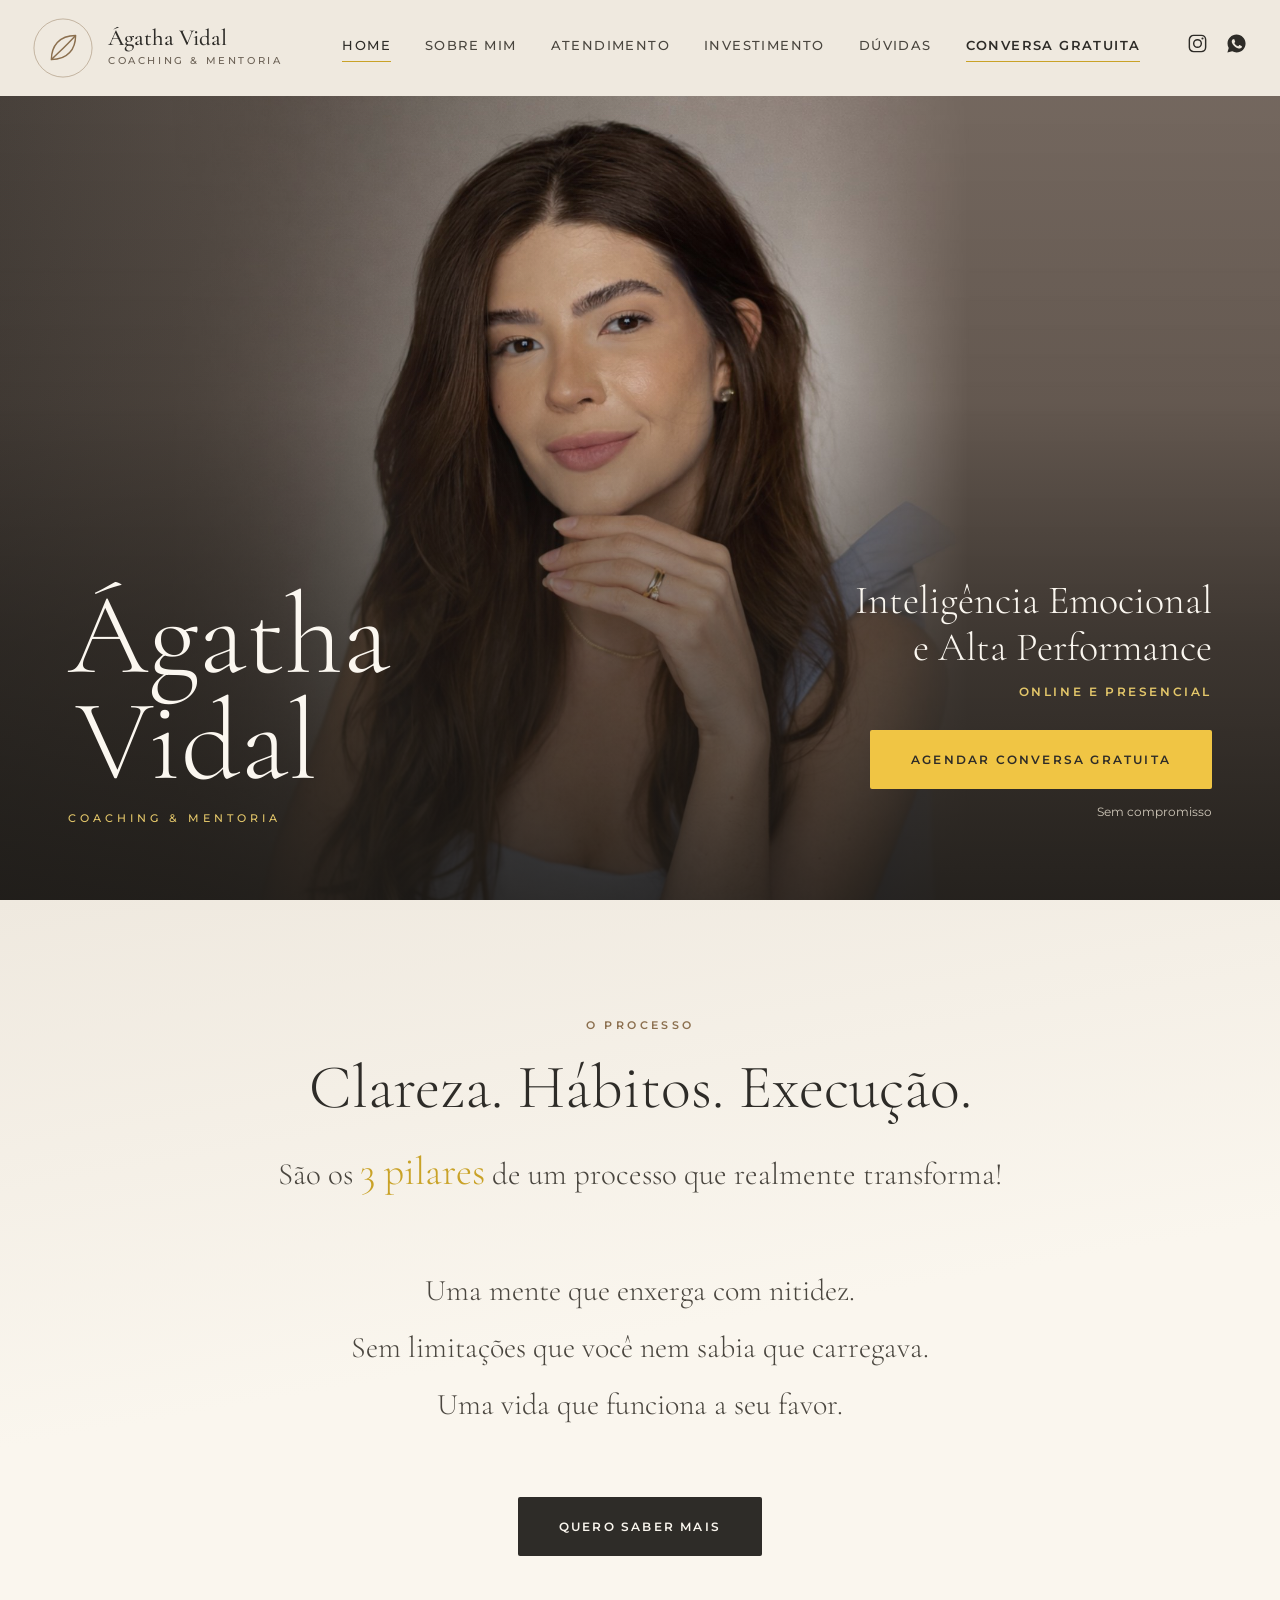
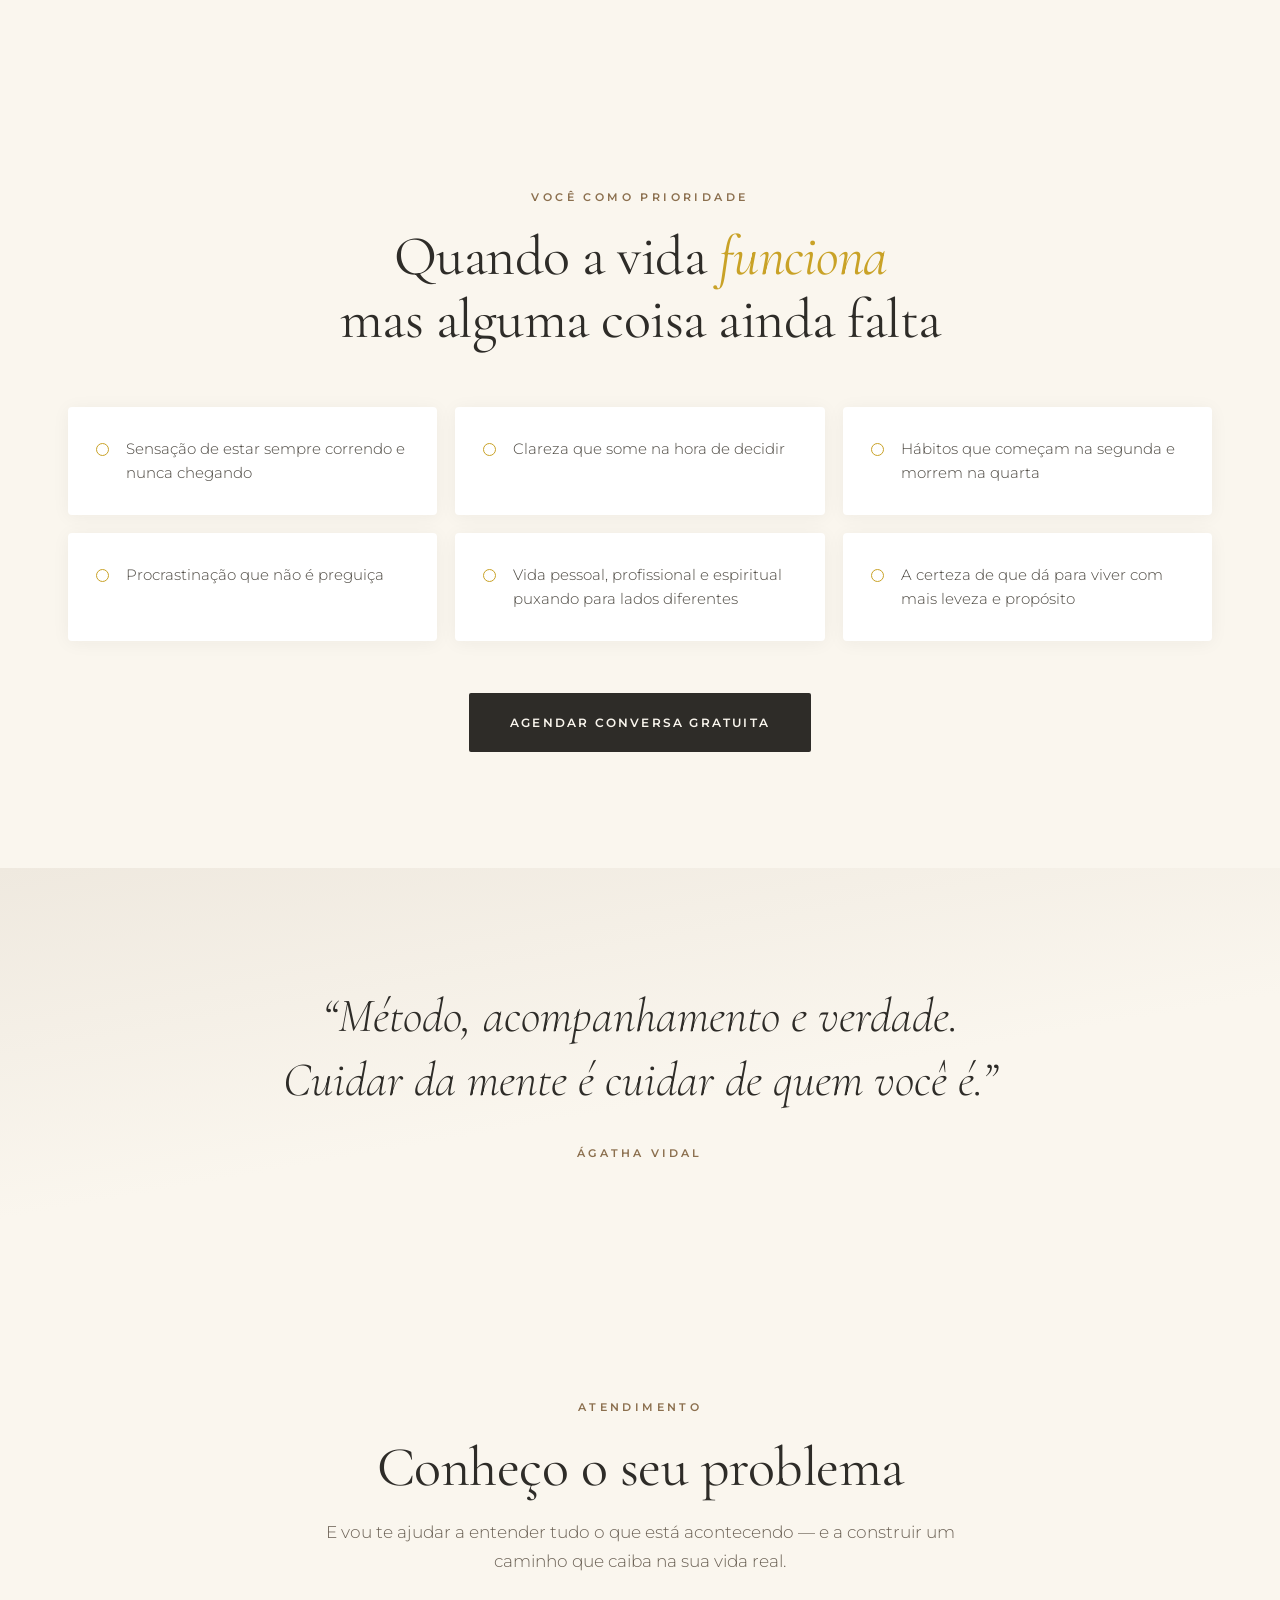
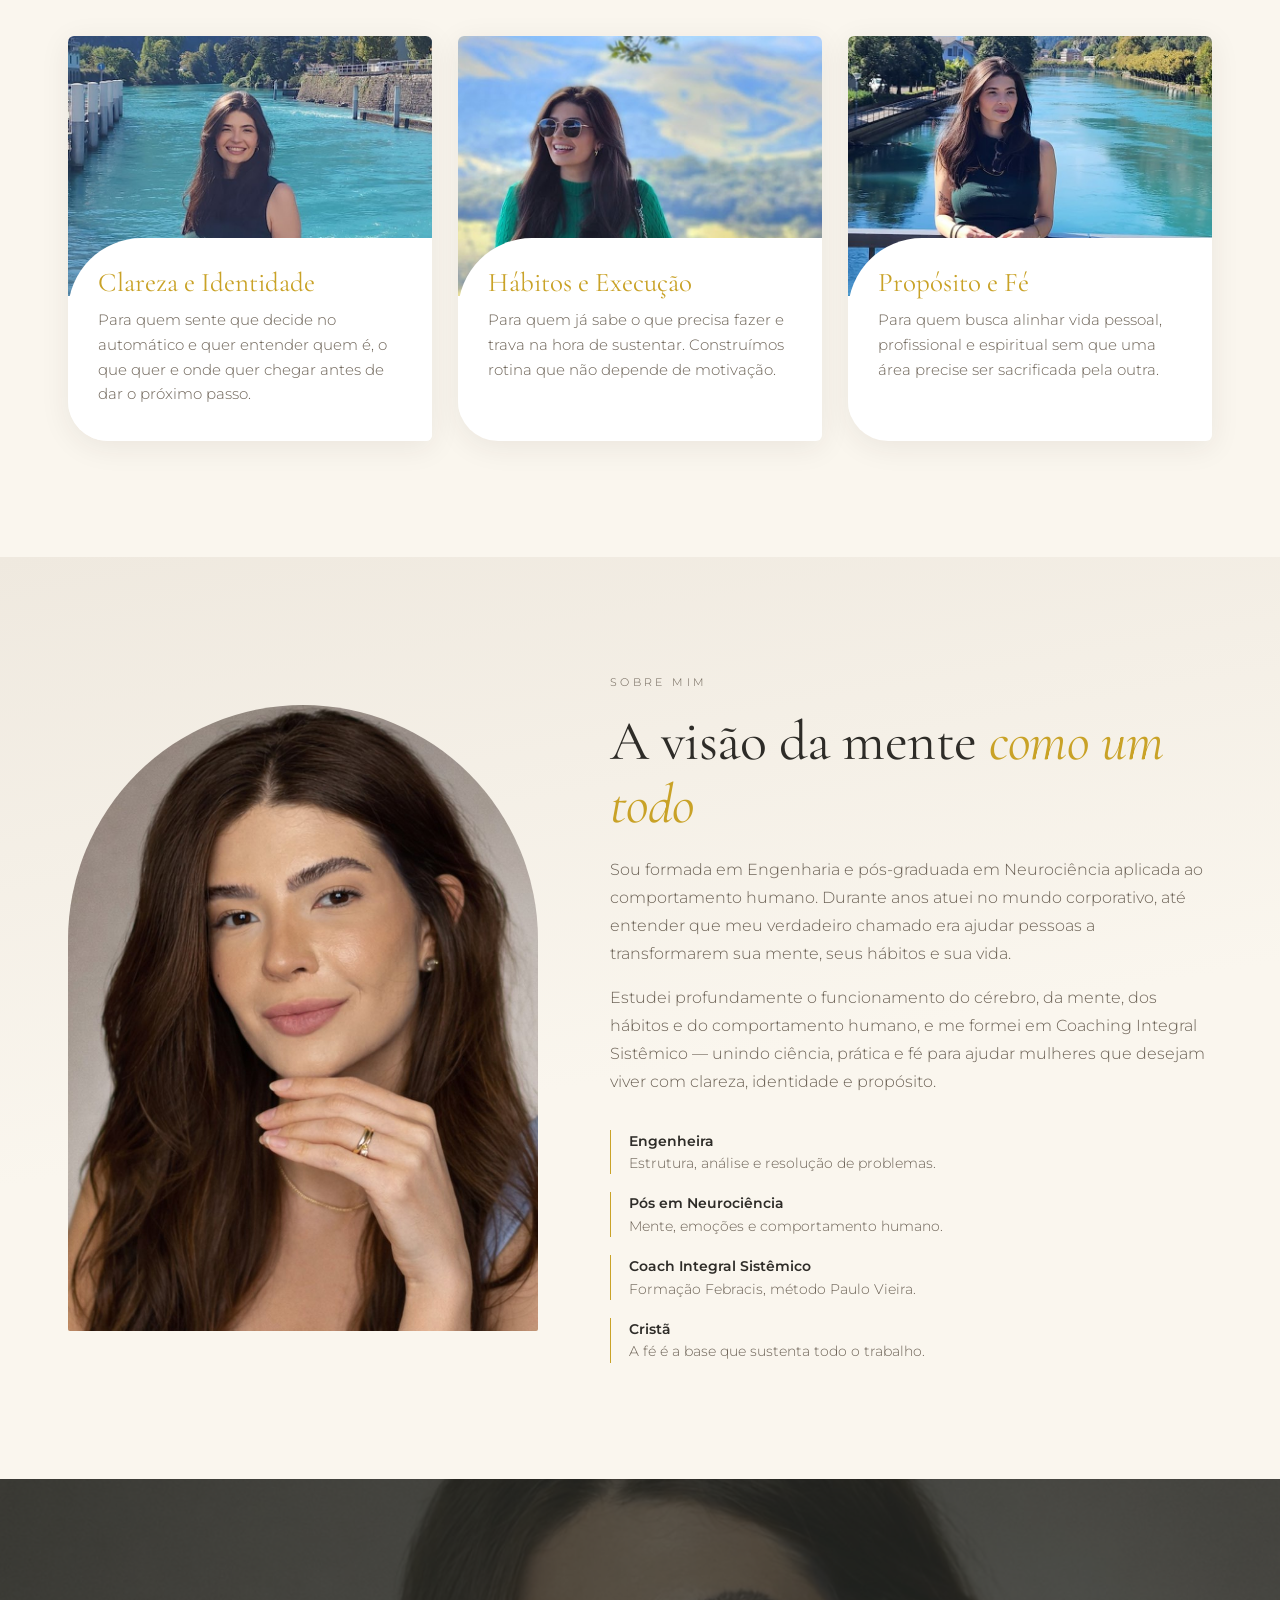
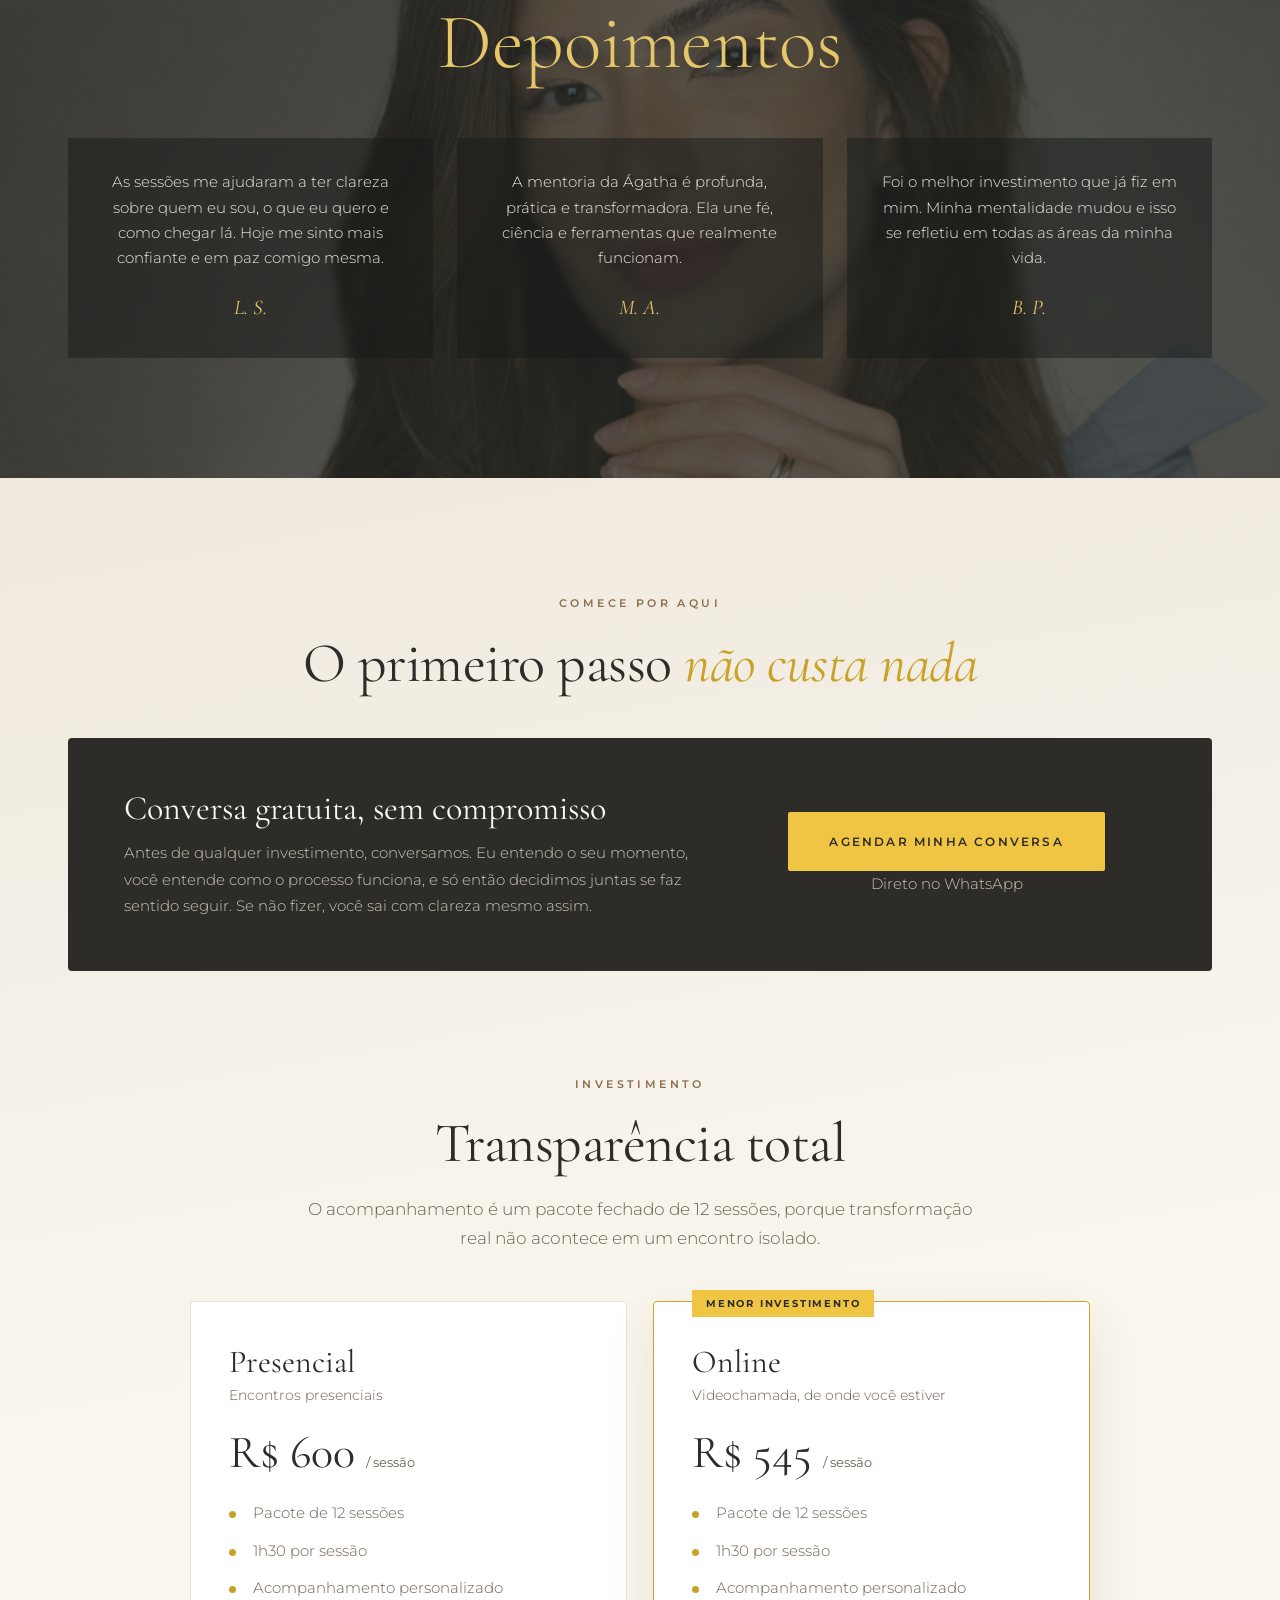
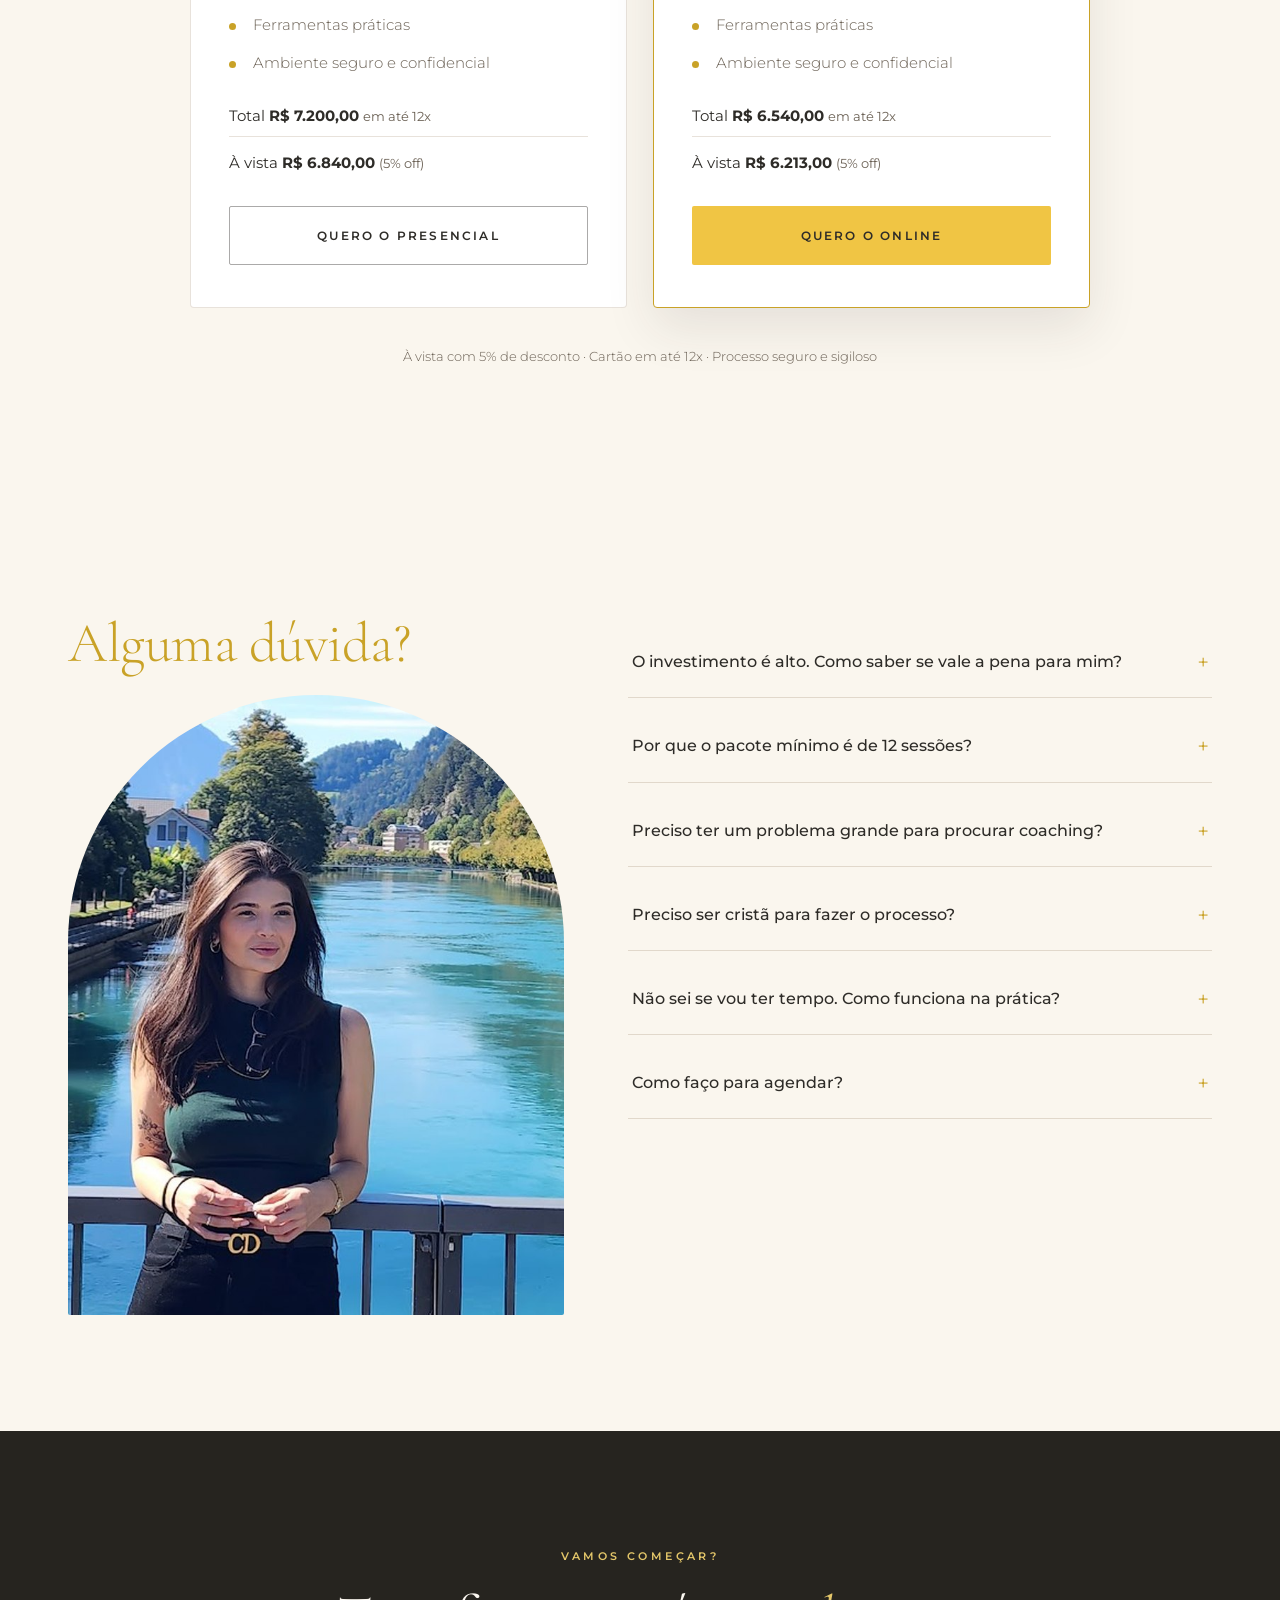
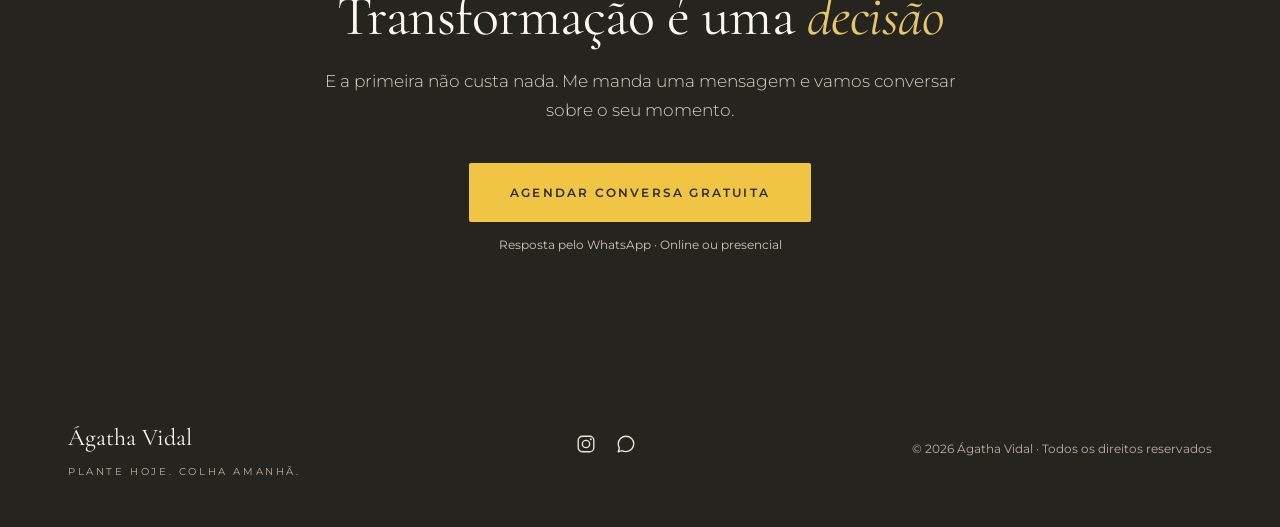
==== commit 5c570044: "Redesign landing page in an editorial layout; drop Instagram and CIS sections Rebuild the page aroun" ====
--- a/index.html
+++ b/index.html
@@ -1,365 +1,297 @@
-<!DOCTYPE html>
+﻿<!DOCTYPE html>
 <html lang="pt-BR">
 <head>
   <script>document.documentElement.classList.add('js');</script>
   <meta charset="UTF-8">
   <meta name="viewport" content="width=device-width, initial-scale=1.0">
   <title>Ágatha Vidal | Coaching de Inteligência Emocional</title>
-  <meta name="description" content="Clareza, hábitos consistentes e uma vida com propósito. Coaching de inteligência emocional com método CIS (Febracis) e base em neurociência. Comece por uma conversa gratuita, sem compromisso.">
+  <meta name="description" content="Clareza, hábitos consistentes e uma vida com propósito. Coaching de inteligência emocional com base em neurociência. Comece por uma conversa gratuita, sem compromisso.">
   <link rel="canonical" href="https://hugodenaridev.github.io/coaching-landing-page/">
-  <meta name="theme-color" content="#FFF6E6">
-
-  <!-- Open Graph / Twitter: definem como o link aparece quando é compartilhado no
-       WhatsApp, Instagram e redes sociais. Sem isso o preview sai em branco, o que
-       derruba muito o clique no link da bio. -->
+  <meta name="theme-color" content="#EFE9DF">
+
   <meta property="og:type" content="website">
   <meta property="og:locale" content="pt_BR">
   <meta property="og:site_name" content="Ágatha Vidal">
   <meta property="og:url" content="https://hugodenaridev.github.io/coaching-landing-page/">
   <meta property="og:title" content="Ágatha Vidal | Transforme sua mente. Construa uma vida com propósito.">
-  <meta property="og:description" content="Coaching de inteligência emocional que une neurociência, método CIS e fé. Comece por uma conversa gratuita, sem compromisso.">
+  <meta property="og:description" content="Coaching de inteligência emocional que une neurociência, prática e fé. Comece por uma conversa gratuita, sem compromisso.">
   <meta property="og:image" content="https://hugodenaridev.github.io/coaching-landing-page/assets/hero-photo.jpg">
   <meta property="og:image:alt" content="Ágatha Vidal, mentora de transformação">
   <meta name="twitter:card" content="summary_large_image">
   <meta name="twitter:title" content="Ágatha Vidal | Transforme sua mente. Construa uma vida com propósito.">
-  <meta name="twitter:description" content="Coaching de inteligência emocional que une neurociência, método CIS e fé. Comece por uma conversa gratuita, sem compromisso.">
+  <meta name="twitter:description" content="Coaching de inteligência emocional que une neurociência, prática e fé. Comece por uma conversa gratuita, sem compromisso.">
   <meta name="twitter:image" content="https://hugodenaridev.github.io/coaching-landing-page/assets/hero-photo.jpg">
 
   <link rel="icon" href="data:image/svg+xml,%3Csvg xmlns='http://www.w3.org/2000/svg' viewBox='0 0 24 24'%3E%3Crect width='24' height='24' rx='5' fill='%232B2B2B'/%3E%3Cpath d='M4 20C4 12 10 4 20 4C20 12 14 20 4 20Z' stroke='%23F7C948' stroke-width='1.6' fill='none' stroke-linejoin='round'/%3E%3C/svg%3E">
 
   <link rel="preconnect" href="https://fonts.googleapis.com">
   <link rel="preconnect" href="https://fonts.gstatic.com" crossorigin>
-  <link href="https://fonts.googleapis.com/css2?family=Playfair+Display:ital,wght@0,500;0,600;0,700;1,600&family=Montserrat:wght@400;500;600;700&display=swap" rel="stylesheet">
+  <link href="https://fonts.googleapis.com/css2?family=Cormorant+Garamond:ital,wght@0,300;0,400;0,500;0,600;1,300;1,400&family=Montserrat:wght@300;400;500;600;700&display=swap" rel="stylesheet">
   <link rel="stylesheet" href="css/style.css">
 </head>
 <body>
   <a class="skip-link" href="#main">Pular para o conteúdo</a>
 
+  <!-- Header claro e fixo o tempo inteiro, como na referência: não troca de
+       estado no scroll, o que dá uma sensação mais estável e editorial. -->
   <header class="site-header">
     <div class="header-inner">
-      <a href="#hero" class="logo">
-        <svg class="logo-leaf" width="22" height="22" viewBox="0 0 24 24" fill="none" aria-hidden="true"><path d="M4 20C4 12 10 4 20 4C20 12 14 20 4 20Z" stroke="currentColor" stroke-width="1.4" stroke-linejoin="round"/><path d="M4 20C8 16 12 12 20 4" stroke="currentColor" stroke-width="1.4"/></svg>
-        <span>Ágatha Vidal</span>
+      <a href="#hero" class="logo" aria-label="Ágatha Vidal, início">
+        <span class="logo-mark" aria-hidden="true">
+          <svg viewBox="0 0 64 64" fill="none">
+            <circle cx="32" cy="32" r="30" stroke="currentColor" stroke-width="1" opacity=".45"/>
+            <path d="M20 44C20 30 28 19 45 19C45 33 37 44 20 44Z" stroke="currentColor" stroke-width="1.5" stroke-linejoin="round"/>
+            <path d="M20 44C27 37 34 31 45 19" stroke="currentColor" stroke-width="1.5"/>
+          </svg>
+        </span>
+        <span class="logo-text">
+          <strong>Ágatha Vidal</strong>
+          <small>Coaching &amp; Mentoria</small>
+        </span>
       </a>
+
       <button class="nav-toggle" type="button" aria-expanded="false" aria-controls="primary-nav" aria-label="Abrir menu">
         <span></span><span></span><span></span>
       </button>
+
       <nav class="primary-nav" id="primary-nav">
+        <a href="#hero" class="is-current">Home</a>
         <a href="#about">Sobre mim</a>
-        <a href="#audience">Para quem é</a>
-        <a href="#journey">Como funciona</a>
+        <a href="#audience">Atendimento</a>
         <a href="#offer">Investimento</a>
-        <a href="#faq">FAQ</a>
-        <a href="https://wa.me/5512997304566?text=Oi%20Agatha!%20Vi%20sua%20p%C3%A1gina%20e%20quero%20agendar%20minha%20conversa%20gratuita." class="cta-button cta-button--nav js-whatsapp-cta" data-message="Oi Agatha! Vi sua página e quero agendar minha conversa gratuita." target="_blank" rel="noopener noreferrer">Conversa gratuita</a>
+        <a href="#faq">Dúvidas</a>
+        <a class="nav-cta js-whatsapp-cta" href="https://wa.me/5512997304566?text=Oi%20Agatha!%20Vi%20sua%20p%C3%A1gina%20e%20quero%20agendar%20minha%20conversa%20gratuita." data-message="Oi Agatha! Vi sua página e quero agendar minha conversa gratuita." target="_blank" rel="noopener noreferrer">Conversa gratuita</a>
       </nav>
+
+      <div class="header-social">
+        <a href="https://www.instagram.com/euagathavidal" target="_blank" rel="noopener noreferrer" aria-label="Instagram">
+          <svg viewBox="0 0 24 24" fill="none" aria-hidden="true"><rect x="3.5" y="3.5" width="17" height="17" rx="4.5" stroke="currentColor" stroke-width="1.5"/><circle cx="12" cy="12" r="4" stroke="currentColor" stroke-width="1.5"/><circle cx="17.2" cy="6.8" r="1.1" fill="currentColor"/></svg>
+        </a>
+        <a href="https://wa.me/5512997304566" target="_blank" rel="noopener noreferrer" aria-label="WhatsApp">
+          <svg viewBox="0 0 24 24" fill="currentColor" aria-hidden="true"><path d="M12.04 2.5c-5.2 0-9.42 4.22-9.42 9.41 0 1.66.44 3.28 1.26 4.7L2.5 21.5l5.04-1.32a9.4 9.4 0 004.5 1.15h.01c5.19 0 9.41-4.22 9.41-9.42 0-5.19-4.22-9.41-9.42-9.41zm5.5 13.46c-.23.65-1.35 1.25-1.85 1.29-.48.04-.93.21-3.14-.66-2.64-1.04-4.32-3.75-4.45-3.92-.13-.17-1.06-1.42-1.06-2.7 0-1.29.67-1.92.91-2.18.24-.26.52-.33.69-.33h.5c.16 0 .38-.6.59.45.23.54.76 1.87.83 2 .07.14.11.3.02.47-.09.17-.13.28-.26.43l-.4.46c-.13.13-.27.28-.12.54.15.27.68 1.11 1.45 1.8 1 .89 1.84 1.17 2.1 1.3.26.13.42.11.57-.07.16-.18.66-.76.83-1.03.18-.26.35-.22.59-.13.24.09 1.52.72 1.78.85.26.13.43.2.5.31.07.11.07.63-.16 1.27z"/></svg>
+        </a>
+      </div>
     </div>
   </header>
 
   <main id="main">
+    <!-- ---------- HERO sangrado ---------- -->
     <section id="hero">
-      <div class="section-inner hero-inner" data-reveal>
-        <div class="hero-copy">
-          <p class="eyebrow">Mente &middot; Hábitos &middot; Fé &middot; Execução</p>
-          <h1>Transforme sua mente. Construa uma vida com <em>propósito.</em></h1>
-          <p class="hero-subhead">Coaching de inteligência emocional para mulheres que querem clareza sobre quem são, hábitos que se sustentam e coragem para executar. Une neurociência, método CIS e fé.</p>
-          <div class="hero-ctas">
-            <a href="https://wa.me/5512997304566?text=Oi%20Agatha!%20Vi%20sua%20p%C3%A1gina%20e%20quero%20agendar%20minha%20conversa%20gratuita." class="cta-button cta-button--lg js-whatsapp-cta" data-message="Oi Agatha! Vi sua página e quero agendar minha conversa gratuita." target="_blank" rel="noopener noreferrer">Agendar conversa gratuita</a>
-            <a href="#journey" class="cta-ghost">Ver como funciona <span aria-hidden="true">&darr;</span></a>
-          </div>
-          <p class="cta-micro">Sem compromisso &middot; A conversa acontece pelo WhatsApp &middot; Atendimento online e presencial</p>
-          <ul class="hero-trust">
-            <li>Pós em Neurociência aplicada</li>
-            <li>Coach Integral Sistêmico &mdash; Febracis</li>
+      <img class="hero-bg" src="assets/hero-photo.jpg" alt="" width="2400" height="1350" fetchpriority="high" aria-hidden="true">
+      <div class="hero-veil" aria-hidden="true"></div>
+      <div class="hero-content">
+        <div class="hero-left">
+          <h1>
+            <span class="h1-pre">Ágatha</span>
+            <span class="h1-main">Vidal</span>
+          </h1>
+          <p class="hero-craft">Coaching &amp; Mentoria</p>
+        </div>
+        <div class="hero-right">
+          <p class="hero-spec">Inteligência Emocional<br>e Alta Performance</p>
+          <p class="hero-place">Online e presencial</p>
+          <a class="btn btn--gold js-whatsapp-cta" href="https://wa.me/5512997304566?text=Oi%20Agatha!%20Vi%20sua%20p%C3%A1gina%20e%20quero%20agendar%20minha%20conversa%20gratuita." data-message="Oi Agatha! Vi sua página e quero agendar minha conversa gratuita." target="_blank" rel="noopener noreferrer">Agendar conversa gratuita</a>
+          <p class="hero-micro">Sem compromisso</p>
+        </div>
+      </div>
+    </section>
+
+    <!-- ---------- Declaração + método nomeado ---------- -->
+    <section id="pillars" class="band band--soft">
+      <div class="wrap narrow center" data-reveal>
+        <p class="over">O processo</p>
+        <p class="statement">Clareza. Hábitos. Execução.</p>
+        <p class="statement-sub">São os <em>3 pilares</em> de um processo que realmente transforma!</p>
+
+        <div class="lines">
+          <p>Uma mente que enxerga com nitidez.</p>
+          <p>Sem limitações que você nem sabia que carregava.</p>
+          <p>Uma vida que funciona a seu favor.</p>
+        </div>
+
+        <a class="btn btn--dark js-whatsapp-cta" href="https://wa.me/5512997304566?text=Oi%20Agatha!%20Quero%20saber%20mais%20sobre%20o%20processo%20e%20agendar%20minha%20conversa%20gratuita." data-message="Oi Agatha! Quero saber mais sobre o processo e agendar minha conversa gratuita." target="_blank" rel="noopener noreferrer">Quero saber mais</a>
+      </div>
+    </section>
+
+    <!-- ---------- Sintomas ---------- -->
+    <section id="symptoms" class="band">
+      <div class="wrap" data-reveal>
+        <p class="over center">Você como prioridade</p>
+        <h2 class="center">Quando a vida <em>funciona</em><br>mas alguma coisa ainda falta</h2>
+        <div class="sym-grid">
+          <span>Sensação de estar sempre correndo e nunca chegando</span>
+          <span>Clareza que some na hora de decidir</span>
+          <span>Hábitos que começam na segunda e morrem na quarta</span>
+          <span>Procrastinação que não é preguiça</span>
+          <span>Vida pessoal, profissional e espiritual puxando para lados diferentes</span>
+          <span>A certeza de que dá para viver com mais leveza e propósito</span>
+        </div>
+        <div class="center cta-row">
+          <a class="btn btn--dark js-whatsapp-cta" href="https://wa.me/5512997304566?text=Oi%20Agatha!%20Me%20reconheci%20na%20sua%20p%C3%A1gina%20e%20quero%20agendar%20minha%20conversa%20gratuita." data-message="Oi Agatha! Me reconheci na sua página e quero agendar minha conversa gratuita." target="_blank" rel="noopener noreferrer">Agendar conversa gratuita</a>
+        </div>
+      </div>
+    </section>
+
+    <!-- ---------- Frase assinada ---------- -->
+    <section id="motto" class="band band--soft">
+      <div class="wrap narrow center" data-reveal>
+        <blockquote class="motto">
+          <p>“Método, acompanhamento e verdade.<br>Cuidar da mente é cuidar de quem você é.”</p>
+          <cite>Ágatha Vidal</cite>
+        </blockquote>
+      </div>
+    </section>
+
+    <!-- ---------- Atendimento: cards com curva ---------- -->
+    <section id="audience" class="band">
+      <div class="wrap" data-reveal>
+        <p class="over center">Atendimento</p>
+        <h2 class="center">Conheço o seu problema</h2>
+        <p class="lead center">E vou te ajudar a entender tudo o que está acontecendo — e a construir um caminho que caiba na sua vida real.</p>
+
+        <div class="curve-grid">
+          <article class="curve-card">
+            <img src="assets/card-clareza.jpg" alt="" width="760" height="570" loading="lazy" aria-hidden="true">
+            <div class="curve-body">
+              <h3>Clareza e Identidade</h3>
+              <p>Para quem sente que decide no automático e quer entender quem é, o que quer e onde quer chegar antes de dar o próximo passo.</p>
+            </div>
+          </article>
+          <article class="curve-card">
+            <img src="assets/card-habitos.jpg" alt="" width="760" height="570" loading="lazy" aria-hidden="true">
+            <div class="curve-body">
+              <h3>Hábitos e Execução</h3>
+              <p>Para quem já sabe o que precisa fazer e trava na hora de sustentar. Construímos rotina que não depende de motivação.</p>
+            </div>
+          </article>
+          <article class="curve-card">
+            <img src="assets/card-proposito.jpg" alt="" width="760" height="570" loading="lazy" aria-hidden="true">
+            <div class="curve-body">
+              <h3>Propósito e Fé</h3>
+              <p>Para quem busca alinhar vida pessoal, profissional e espiritual sem que uma área precise ser sacrificada pela outra.</p>
+            </div>
+          </article>
+        </div>
+      </div>
+    </section>
+
+    <!-- ---------- Sobre ---------- -->
+    <section id="about" class="band band--soft">
+      <div class="wrap about-grid" data-reveal>
+        <div class="about-media">
+          <img src="assets/about-photo.jpg" alt="Ágatha Vidal" width="760" height="1013" loading="lazy">
+        </div>
+        <div>
+          <p class="over">Sobre mim</p>
+          <h2>A visão da mente <em>como um todo</em></h2>
+          <p>Sou formada em Engenharia e pós-graduada em Neurociência aplicada ao comportamento humano. Durante anos atuei no mundo corporativo, até entender que meu verdadeiro chamado era ajudar pessoas a transformarem sua mente, seus hábitos e sua vida.</p>
+          <p>Estudei profundamente o funcionamento do cérebro, da mente, dos hábitos e do comportamento humano, e me formei em Coaching Integral Sistêmico — unindo ciência, prática e fé para ajudar mulheres que desejam viver com clareza, identidade e propósito.</p>
+          <ul class="creds">
+            <li><strong>Engenheira</strong> Estrutura, análise e resolução de problemas.</li>
+            <li><strong>Pós em Neurociência</strong> Mente, emoções e comportamento humano.</li>
+            <li><strong>Coach Integral Sistêmico</strong> Formação Febracis, método Paulo Vieira.</li>
+            <li><strong>Cristã</strong> A fé é a base que sustenta todo o trabalho.</li>
           </ul>
         </div>
-        <div class="hero-media">
-          <!-- width/height = dimensões reais do arquivo, para reservar espaço antes
-               do CSS carregar. ATENÇÃO: este JPG tem só 300x430 e é exibido a ~526px
-               de largura, então aparece ampliado e sem nitidez. Trocar pelo original
-               em alta (mínimo 1100px de largura) quando a Ágatha enviar. -->
-          <img src="assets/hero-photo.jpg" alt="Ágatha Vidal, mentora de transformação" class="hero-photo" width="300" height="430" fetchpriority="high">
-          <blockquote class="hero-quote">
-            <p>Estou plantando hoje a vida que quero colher amanhã, enquanto busco viver tudo aquilo que <strong>Deus sonhou</strong> para mim.</p>
+      </div>
+    </section>
+
+    <!-- ---------- Depoimentos sobre foto ---------- -->
+    <section id="testimonials">
+      <img class="tst-bg" src="assets/testimonials-bg.jpg" alt="" width="1500" height="844" loading="lazy" aria-hidden="true">
+      <div class="tst-veil" aria-hidden="true"></div>
+      <div class="wrap tst-content" data-reveal>
+        <h2 class="tst-title">Depoimentos</h2>
+        <!-- Depoimentos de exemplo, criados a pedido da Agatha para uso interno/teste. Trocar pelo texto real de clientes antes de publicar o site. -->
+        <div class="tst-grid">
+          <blockquote>
+            <p>As sessões me ajudaram a ter clareza sobre quem eu sou, o que eu quero e como chegar lá. Hoje me sinto mais confiante e em paz comigo mesma.</p>
+            <cite>L. S.</cite>
           </blockquote>
-        </div>
-      </div>
-      <div class="section-inner hero-pillars" data-reveal>
-        <div class="pillar">
-          <svg viewBox="0 0 24 24" fill="none" aria-hidden="true"><path d="M4 20C4 12 10 4 20 4C20 12 14 20 4 20Z" stroke="currentColor" stroke-width="1.4" stroke-linejoin="round"/><path d="M4 20C8 16 12 12 20 4" stroke="currentColor" stroke-width="1.4"/></svg>
-          <span>Base científica e espiritual</span>
-        </div>
-        <div class="pillar">
-          <svg viewBox="0 0 24 24" fill="none" aria-hidden="true"><path d="M9 3C6 3 4 5.5 4 8.5C4 10 4.6 11 5.4 11.8C4.6 12.4 4 13.3 4 14.5C4 16.5 5.5 18 7.5 18H8V21H16V18H16.5C18.5 18 20 16.5 20 14.5C20 13.3 19.4 12.4 18.6 11.8C19.4 11 20 10 20 8.5C20 5.5 18 3 15 3C13.8 3 12.8 3.5 12 4.2C11.2 3.5 10.2 3 9 3Z" stroke="currentColor" stroke-width="1.4" stroke-linejoin="round"/></svg>
-          <span>Clareza mental e emocional</span>
-        </div>
-        <div class="pillar">
-          <svg viewBox="0 0 24 24" fill="none" aria-hidden="true"><circle cx="12" cy="12" r="8.2" stroke="currentColor" stroke-width="1.4"/><circle cx="12" cy="12" r="4.4" stroke="currentColor" stroke-width="1.4"/><circle cx="12" cy="12" r="0.9" fill="currentColor"/></svg>
-          <span>Execução com consistência</span>
-        </div>
-        <div class="pillar">
-          <svg viewBox="0 0 24 24" fill="none" aria-hidden="true"><path d="M12 20C12 20 4 15 4 9.5C4 6.5 6.2 4.5 8.8 4.5C10.2 4.5 11.4 5.2 12 6.2C12.6 5.2 13.8 4.5 15.2 4.5C17.8 4.5 20 6.5 20 9.5C20 15 12 20 12 20Z" stroke="currentColor" stroke-width="1.4" stroke-linejoin="round"/></svg>
-          <span>Transformação com propósito</span>
-        </div>
-      </div>
-    </section>
-
-    <section id="about">
-      <div class="section-inner about-inner" data-reveal>
-        <div class="about-media">
-          <!-- Arquivo original tem apenas 138x155 e é exibido a ~442px aqui (e a ~691px
-               no #final-cta): é a imagem mais ampliada da página. Substituir em alta. -->
-          <img src="assets/about-photo.jpg" alt="Ágatha Vidal escrevendo em seu caderno" class="about-photo" width="138" height="155" loading="lazy">
-        </div>
-        <div class="about-copy">
-          <p class="eyebrow">Sobre mim</p>
-          <h2>De engenheira a mentora de transformação</h2>
-          <p>Sou formada em Engenharia e pós-graduada em Neurociência aplicada ao comportamento humano. Durante anos, atuei no mundo corporativo até entender que meu verdadeiro chamado era ajudar pessoas a transformarem sua mente, seus hábitos e sua vida.</p>
-          <p>Estudei profundamente sobre o funcionamento do cérebro, mente, hábitos e comportamento humano e me formei em Coaching Integral Sistêmico, unindo ciência, prática e fé para ajudar mulheres que desejam viver com clareza, identidade e propósito.</p>
-          <p class="about-signature">Minha missão é te ajudar a te tornares a mulher que Deus sonhou, de dentro para fora.</p>
-          <div class="credential-grid">
-            <div class="credential-card">
-              <svg viewBox="0 0 24 24" fill="none" aria-hidden="true"><path d="M12 4L21 8.5L12 13L3 8.5L12 4Z" stroke="currentColor" stroke-width="1.4" stroke-linejoin="round"/><path d="M7 11V16C7 17.5 9 19 12 19C15 19 17 17.5 17 16V11" stroke="currentColor" stroke-width="1.4"/></svg>
-              <h3>Engenheira</h3>
-              <p>Formação sólida que me ensinou estrutura, análise e resolução de problemas.</p>
-            </div>
-            <div class="credential-card">
-              <svg viewBox="0 0 24 24" fill="none" aria-hidden="true"><path d="M9 3C6 3 4 5.5 4 8.5C4 10 4.6 11 5.4 11.8C4.6 12.4 4 13.3 4 14.5C4 16.5 5.5 18 7.5 18H8V21H16V18H16.5C18.5 18 20 16.5 20 14.5C20 13.3 19.4 12.4 18.6 11.8C19.4 11 20 10 20 8.5C20 5.5 18 3 15 3C13.8 3 12.8 3.5 12 4.2C11.2 3.5 10.2 3 9 3Z" stroke="currentColor" stroke-width="1.4" stroke-linejoin="round"/></svg>
-              <h3>Pós em Neurociência</h3>
-              <p>Entendimento profundo sobre mente, emoções e comportamento humano.</p>
-            </div>
-            <div class="credential-card">
-              <svg viewBox="0 0 24 24" fill="none" aria-hidden="true"><circle cx="12" cy="12" r="8.2" stroke="currentColor" stroke-width="1.4"/><circle cx="12" cy="12" r="4.4" stroke="currentColor" stroke-width="1.4"/><circle cx="12" cy="12" r="0.9" fill="currentColor"/></svg>
-              <h3>Coaching Integral Sistêmico</h3>
-              <p>Formação completa (Febracis, método Paulo Vieira) para acompanhar processos de transformação com profundidade.</p>
-            </div>
-            <div class="credential-card">
-              <svg viewBox="0 0 24 24" fill="none" aria-hidden="true"><path d="M12 20C12 20 4 15 4 9.5C4 6.5 6.2 4.5 8.8 4.5C10.2 4.5 11.4 5.2 12 6.2C12.6 5.2 13.8 4.5 15.2 4.5C17.8 4.5 20 6.5 20 9.5C20 15 12 20 12 20Z" stroke="currentColor" stroke-width="1.4" stroke-linejoin="round"/></svg>
-              <h3>Cristã</h3>
-              <p>Minha fé em Deus é a base que sustenta todo o meu trabalho e propósito.</p>
-            </div>
-          </div>
-        </div>
-      </div>
-    </section>
-
-    <section id="audience">
-      <div class="section-inner audience-inner" data-reveal>
-        <div class="audience-copy">
-          <p class="eyebrow">Para quem é</p>
-          <h2>Para mulheres que sabem que podem mais.</h2>
-          <p class="audience-lead">Você não precisa estar em crise para querer mais clareza. Se algum destes pontos é você hoje, o processo foi desenhado exatamente para isso:</p>
-          <ul class="check-list">
-            <li>Que desejam clareza sobre quem são e onde querem chegar</li>
-            <li>Que querem criar hábitos consistentes e vencer a procrastinação</li>
-            <li>Que buscam equilíbrio entre vida pessoal, profissional e espiritual</li>
-            <li>Que desejam viver com mais leveza, propósito e realização</li>
-          </ul>
-          <div class="inline-cta">
-            <a href="https://wa.me/5512997304566?text=Oi%20Agatha!%20Me%20reconheci%20na%20sua%20p%C3%A1gina%20e%20quero%20agendar%20minha%20conversa%20gratuita." class="cta-button js-whatsapp-cta" data-message="Oi Agatha! Me reconheci na sua página e quero agendar minha conversa gratuita." target="_blank" rel="noopener noreferrer">Me reconheci. Quero conversar</a>
-            <span class="cta-micro">Conversa gratuita, sem compromisso</span>
-          </div>
-        </div>
-        <div class="audience-media">
-          <img src="assets/lifestyle-photo.jpg" alt="Caderno com anotações sobre clareza, processo, consistência e propósito" class="audience-photo" width="210" height="163" loading="lazy">
-          <blockquote class="audience-quote">
-            <p>Pequenas escolhas de <strong>hoje</strong> constroem sua melhor versão de amanhã.</p>
+          <blockquote>
+            <p>A mentoria da Ágatha é profunda, prática e transformadora. Ela une fé, ciência e ferramentas que realmente funcionam.</p>
+            <cite>M. A.</cite>
           </blockquote>
-        </div>
-      </div>
-    </section>
-
-    <section id="journey">
-      <div class="section-inner" data-reveal>
-        <p class="eyebrow centered">Como funciona</p>
-        <h2 class="centered">Um caminho claro, do diagnóstico à transformação.</h2>
-        <p class="section-lead centered">Nada de conversa solta: cada encontro tem objetivo, ferramenta e próximo passo definidos.</p>
-        <ol class="journey-list">
-          <li>
-            <span class="journey-number">1</span>
-            <h3>Diagnóstico</h3>
-            <p>Entendo sua história, desafios e objetivos.</p>
-          </li>
-          <li>
-            <span class="journey-number">2</span>
-            <h3>Plano personalizado</h3>
-            <p>Criamos um plano claro e estratégico para você.</p>
-          </li>
-          <li>
-            <span class="journey-number">3</span>
-            <h3>Mentoria &amp; Coaching</h3>
-            <p>Encontros profundos para gerar clareza e ação.</p>
-          </li>
-          <li>
-            <span class="journey-number">4</span>
-            <h3>Implementação</h3>
-            <p>Colocamos em prática com consistência.</p>
-          </li>
-          <li>
-            <span class="journey-number">5</span>
-            <h3>Transformação</h3>
-            <p>Você colhe os frutos da nova mentalidade.</p>
-          </li>
-        </ol>
-        <div class="inline-cta centered-cta">
-          <a href="https://wa.me/5512997304566?text=Oi%20Agatha!%20Quero%20entender%20como%20o%20processo%20funcionaria%20para%20o%20meu%20caso." class="cta-button js-whatsapp-cta" data-message="Oi Agatha! Quero entender como o processo funcionaria para o meu caso." target="_blank" rel="noopener noreferrer">Quero entender meu caso</a>
-          <span class="cta-micro">O primeiro passo é uma conversa gratuita</span>
-        </div>
-      </div>
-    </section>
-
-    <section id="reels">
-      <div class="section-inner" data-reveal>
-        <p class="eyebrow centered">Instagram</p>
-        <h2 class="centered">Veja meu conteúdo antes de decidir</h2>
-        <p class="reels-intro">Reflexões sobre mente, hábitos, fé e propósito. É a forma mais honesta de sentir se a minha abordagem faz sentido para você.</p>
-        <!-- Cards próprios em vez do embed oficial do Instagram: três embeds seriam
-             três iframes de terceiros carregando na página. Aqui a miniatura é local
-             (a URL do CDN do Instagram é assinada e expira) e o card leva ao reel.
-             Reels escolhidos por engajamento — ver docs/reels.md para atualizar. -->
-        <div class="reels-grid">
-          <a class="reel-card" href="https://www.instagram.com/reel/DdEmNSosbtA/" target="_blank" rel="noopener noreferrer">
-            <span class="reel-thumb">
-              <img src="assets/reels/DdEmNSosbtA.jpg" alt="Reel sobre crenças limitantes: a história do Wayne" width="360" height="640" loading="lazy">
-              <span class="reel-play" aria-hidden="true">
-                <svg viewBox="0 0 24 24" fill="none"><path d="M9 7.5L17 12L9 16.5V7.5Z" fill="currentColor"/></svg>
-              </span>
-            </span>
-            <span class="reel-hook">O que mais me chamou atenção na história do Wayne foi descobrir que ele tinha motivos reais para acreditar que era azarado.</span>
-            <span class="reel-link">Ver no Instagram <span aria-hidden="true">&rarr;</span></span>
-          </a>
-          <a class="reel-card" href="https://www.instagram.com/reel/DcwkWg1Ra-m/" target="_blank" rel="noopener noreferrer">
-            <span class="reel-thumb">
-              <img src="assets/reels/DcwkWg1Ra-m.jpg" alt="Reel sobre neuroplasticidade e falar em público" width="360" height="640" loading="lazy">
-              <span class="reel-play" aria-hidden="true">
-                <svg viewBox="0 0 24 24" fill="none"><path d="M9 7.5L17 12L9 16.5V7.5Z" fill="currentColor"/></svg>
-              </span>
-            </span>
-            <span class="reel-hook">Falar em público era difícil para ele. Então ele começou a repetir uma nova direção &mdash; e a neuroplasticidade explica por quê.</span>
-            <span class="reel-link">Ver no Instagram <span aria-hidden="true">&rarr;</span></span>
-          </a>
-          <a class="reel-card" href="https://www.instagram.com/reel/DcmIriLw_rb/" target="_blank" rel="noopener noreferrer">
-            <span class="reel-thumb">
-              <img src="assets/reels/DcmIriLw_rb.jpg" alt="Reel sobre a batalha da mente: medo, ansiedade e distração" width="360" height="640" loading="lazy">
-              <span class="reel-play" aria-hidden="true">
-                <svg viewBox="0 0 24 24" fill="none"><path d="M9 7.5L17 12L9 16.5V7.5Z" fill="currentColor"/></svg>
-              </span>
-            </span>
-            <span class="reel-hook">Medo, ansiedade, distração. A Bíblia mostra que existe uma batalha acontecendo também na mente.</span>
-            <span class="reel-link">Ver no Instagram <span aria-hidden="true">&rarr;</span></span>
-          </a>
-        </div>
-        <div class="reels-follow">
-          <a href="https://www.instagram.com/euagathavidal" target="_blank" rel="noopener noreferrer" class="cta-button cta-button--ghost">Seguir @euagathavidal</a>
-        </div>
-      </div>
-    </section>
-
-    <section id="testimonials">
-      <div class="section-inner" data-reveal>
-        <p class="eyebrow centered">O que dizem sobre o processo</p>
-        <!-- Depoimentos de exemplo, criados a pedido da Agatha para uso interno/teste. Trocar pelo texto real de clientes antes de publicar o site. -->
-        <div class="testimonial-grid">
-          <blockquote class="testimonial-card">
-            <p>"As sessões me ajudaram a ter clareza sobre quem eu sou, o que eu quero e como chegar lá. Hoje me sinto mais confiante e em paz comigo mesma."</p>
-            <cite>— L.S.</cite>
+          <blockquote>
+            <p>Foi o melhor investimento que já fiz em mim. Minha mentalidade mudou e isso se refletiu em todas as áreas da minha vida.</p>
+            <cite>B. P.</cite>
           </blockquote>
-          <blockquote class="testimonial-card">
-            <p>"A mentoria da Ágatha é profunda, prática e transformadora. Ela une fé, ciência e ferramentas que realmente funcionam."</p>
-            <cite>— M.A.</cite>
-          </blockquote>
-          <blockquote class="testimonial-card">
-            <p>"Foi o melhor investimento que já fiz em mim. Minha mentalidade mudou e isso se refletiu em todas as áreas da minha vida."</p>
-            <cite>— B.P.</cite>
-          </blockquote>
-        </div>
-      </div>
-    </section>
-
-    <section id="offer">
-      <div class="section-inner" data-reveal>
-        <p class="eyebrow centered">Comece por aqui</p>
-        <h2 class="centered">O primeiro passo não custa nada.</h2>
+        </div>
+      </div>
+    </section>
+
+    <!-- ---------- Investimento ---------- -->
+    <section id="offer" class="band band--soft">
+      <div class="wrap" data-reveal>
+        <p class="over center">Comece por aqui</p>
+        <h2 class="center">O primeiro passo <em>não custa nada</em></h2>
 
         <div class="first-step">
-          <div class="first-step-copy">
+          <div>
             <h3>Conversa gratuita, sem compromisso</h3>
             <p>Antes de qualquer investimento, conversamos. Eu entendo o seu momento, você entende como o processo funciona, e só então decidimos juntas se faz sentido seguir. Se não fizer, você sai com clareza mesmo assim.</p>
           </div>
-          <div class="first-step-action">
-            <a href="https://wa.me/5512997304566?text=Oi%20Agatha!%20Quero%20agendar%20minha%20conversa%20gratuita." class="cta-button cta-button--lg js-whatsapp-cta" data-message="Oi Agatha! Quero agendar minha conversa gratuita." target="_blank" rel="noopener noreferrer">Agendar minha conversa</a>
-            <span class="cta-micro">Direto no WhatsApp &middot; Online ou presencial</span>
-          </div>
-        </div>
-
-        <p class="eyebrow centered offer-eyebrow">Investimento</p>
-        <h2 class="centered">Transparência total sobre o processo completo.</h2>
-        <p class="section-lead centered">O acompanhamento é um pacote fechado de 12 sessões, porque transformação real não acontece em um encontro isolado. Estes são os valores:</p>
-
-        <div class="offer-grid">
-          <div class="pricing-card">
-            <div class="pricing-icon" aria-hidden="true">
-              <svg viewBox="0 0 24 24" fill="none"><circle cx="12" cy="8" r="3.4" stroke="currentColor" stroke-width="1.4"/><path d="M5 20C5 16 8 13.5 12 13.5C16 13.5 19 16 19 20" stroke="currentColor" stroke-width="1.4"/></svg>
-            </div>
+          <div class="first-step-cta">
+            <a class="btn btn--gold js-whatsapp-cta" href="https://wa.me/5512997304566?text=Oi%20Agatha!%20Quero%20agendar%20minha%20conversa%20gratuita." data-message="Oi Agatha! Quero agendar minha conversa gratuita." target="_blank" rel="noopener noreferrer">Agendar minha conversa</a>
+            <p class="hero-micro">Direto no WhatsApp</p>
+          </div>
+        </div>
+
+        <p class="over center sep">Investimento</p>
+        <h2 class="center">Transparência total</h2>
+        <p class="lead center">O acompanhamento é um pacote fechado de 12 sessões, porque transformação real não acontece em um encontro isolado.</p>
+
+        <div class="plans">
+          <div class="plan">
             <h3>Presencial</h3>
-            <p class="pricing-detail">Encontros presenciais</p>
-            <p class="pricing-value">R$ 600<span>por sessão</span></p>
-            <ul class="pricing-list">
+            <p class="plan-sub">Encontros presenciais</p>
+            <p class="plan-price">R$ 600 <span>/ sessão</span></p>
+            <ul>
               <li>Pacote de 12 sessões</li>
-              <li>Duração de 1h30 por sessão</li>
+              <li>1h30 por sessão</li>
               <li>Acompanhamento personalizado</li>
-              <li>Ferramentas práticas para sua transformação</li>
+              <li>Ferramentas práticas</li>
               <li>Ambiente seguro e confidencial</li>
             </ul>
-            <p class="pricing-total">Investimento total: <strong>R$ 7.200,00</strong><span>12 sessões &middot; até 12x no cartão</span></p>
-            <p class="pricing-cash">À vista: <strong>R$ 6.840,00</strong> <span>(5% de desconto)</span></p>
-            <a href="https://wa.me/5512997304566?text=Oi%20Agatha!%20Quero%20saber%20mais%20sobre%20o%20coaching%20presencial%20e%20agendar%20minha%20conversa%20gratuita." class="cta-button cta-button--ghost js-whatsapp-cta" data-message="Oi Agatha! Quero saber mais sobre o coaching presencial e agendar minha conversa gratuita." target="_blank" rel="noopener noreferrer">Quero o presencial</a>
-          </div>
-          <div class="pricing-card pricing-card--highlight">
-            <span class="pricing-badge">Menor investimento</span>
-            <div class="pricing-icon" aria-hidden="true">
-              <svg viewBox="0 0 24 24" fill="none"><rect x="4" y="5" width="16" height="11" rx="1.2" stroke="currentColor" stroke-width="1.4"/><path d="M9 20H15" stroke="currentColor" stroke-width="1.4"/><path d="M12 16V20" stroke="currentColor" stroke-width="1.4"/></svg>
-            </div>
+            <p class="plan-total">Total <strong>R$ 7.200,00</strong> <span>em até 12x</span></p>
+            <p class="plan-cash">À vista <strong>R$ 6.840,00</strong> <span>(5% off)</span></p>
+            <a class="btn btn--ghost btn--block js-whatsapp-cta" href="https://wa.me/5512997304566?text=Oi%20Agatha!%20Quero%20saber%20mais%20sobre%20o%20coaching%20presencial%20e%20agendar%20minha%20conversa%20gratuita." data-message="Oi Agatha! Quero saber mais sobre o coaching presencial e agendar minha conversa gratuita." target="_blank" rel="noopener noreferrer">Quero o presencial</a>
+          </div>
+          <div class="plan plan--main">
+            <span class="plan-flag">Menor investimento</span>
             <h3>Online</h3>
-            <p class="pricing-detail">Encontros por videochamada, de onde você estiver</p>
-            <p class="pricing-value">R$ 545<span>por sessão</span></p>
-            <ul class="pricing-list">
+            <p class="plan-sub">Videochamada, de onde você estiver</p>
+            <p class="plan-price">R$ 545 <span>/ sessão</span></p>
+            <ul>
               <li>Pacote de 12 sessões</li>
-              <li>Duração de 1h30 por sessão</li>
+              <li>1h30 por sessão</li>
               <li>Acompanhamento personalizado</li>
-              <li>Ferramentas práticas para sua transformação</li>
+              <li>Ferramentas práticas</li>
               <li>Ambiente seguro e confidencial</li>
             </ul>
-            <p class="pricing-total">Investimento total: <strong>R$ 6.540,00</strong><span>12 sessões &middot; até 12x no cartão</span></p>
-            <p class="pricing-cash">À vista: <strong>R$ 6.213,00</strong> <span>(5% de desconto)</span></p>
-            <a href="https://wa.me/5512997304566?text=Oi%20Agatha!%20Quero%20saber%20mais%20sobre%20o%20coaching%20online%20e%20agendar%20minha%20conversa%20gratuita." class="cta-button js-whatsapp-cta" data-message="Oi Agatha! Quero saber mais sobre o coaching online e agendar minha conversa gratuita." target="_blank" rel="noopener noreferrer">Quero o online</a>
-          </div>
-          <div class="offer-side">
-            <div class="payment-panel">
-              <h3>Formas de pagamento</h3>
-              <ul>
-                <li><strong>À vista</strong><span>5% de desconto</span></li>
-                <li><strong>Cartão de crédito</strong><span>até 12x</span></li>
-                <li><strong>Processo seguro</strong><span>e sigiloso</span></li>
-              </ul>
-            </div>
-            <div class="cta-panel">
-              <p>Ainda em dúvida?</p>
-              <p class="cta-panel-sub">Não precisa decidir agora. Comece pela conversa gratuita e tire todas as dúvidas.</p>
-              <a href="https://wa.me/5512997304566?text=Oi%20Agatha!%20Tenho%20algumas%20d%C3%BAvidas%20sobre%20o%20processo%20e%20quero%20agendar%20minha%20conversa%20gratuita." class="cta-button js-whatsapp-cta" data-message="Oi Agatha! Tenho algumas dúvidas sobre o processo e quero agendar minha conversa gratuita." target="_blank" rel="noopener noreferrer">Tirar minhas dúvidas</a>
-            </div>
-          </div>
-        </div>
-      </div>
-    </section>
-
-    <section id="faq">
-      <div class="section-inner" data-reveal>
-        <p class="eyebrow centered">Perguntas frequentes</p>
-        <h2 class="centered">Provavelmente você está se perguntando...</h2>
+            <p class="plan-total">Total <strong>R$ 6.540,00</strong> <span>em até 12x</span></p>
+            <p class="plan-cash">À vista <strong>R$ 6.213,00</strong> <span>(5% off)</span></p>
+            <a class="btn btn--gold btn--block js-whatsapp-cta" href="https://wa.me/5512997304566?text=Oi%20Agatha!%20Quero%20saber%20mais%20sobre%20o%20coaching%20online%20e%20agendar%20minha%20conversa%20gratuita." data-message="Oi Agatha! Quero saber mais sobre o coaching online e agendar minha conversa gratuita." target="_blank" rel="noopener noreferrer">Quero o online</a>
+          </div>
+        </div>
+
+        <p class="pay-line">À vista com 5% de desconto &middot; Cartão em até 12x &middot; Processo seguro e sigiloso</p>
+      </div>
+    </section>
+
+    <!-- ---------- FAQ com foto ---------- -->
+    <section id="faq" class="band">
+      <div class="wrap faq-grid" data-reveal>
+        <div class="faq-head">
+          <h2 class="faq-title">Alguma dúvida?</h2>
+          <div class="faq-photo">
+            <img src="assets/faq-photo.jpg" alt="Ágatha Vidal" width="700" height="875" loading="lazy">
+          </div>
+        </div>
         <div class="faq-list">
           <details>
             <summary>O investimento é alto. Como saber se vale a pena para mim?</summary>
-            <p>É exatamente para isso que existe a conversa gratuita. Nela eu entendo o seu momento e te digo com honestidade se o processo faz sentido agora. Prefiro que você invista com clareza do que por impulso, e é por isso que o valor está aqui na página, aberto, antes de qualquer conversa.</p>
+            <p>É exatamente para isso que existe a conversa gratuita. Nela eu entendo o seu momento e te digo com honestidade se o processo faz sentido agora. Prefiro que você invista com clareza do que por impulso — e é por isso que o valor está aqui na página, aberto, antes de qualquer conversa.</p>
           </details>
           <details>
             <summary>Por que o pacote mínimo é de 12 sessões?</summary>
@@ -371,17 +303,13 @@
           </details>
           <details>
             <summary>Preciso ser cristã para fazer o processo?</summary>
-            <p>Não. A fé é a base que sustenta o meu trabalho e eu não escondo isso, mas as ferramentas que aplico vêm da neurociência e do método CIS e funcionam independente da sua crença. Respeito o seu caminho e conduzo o processo no ponto em que você está.</p>
+            <p>Não. A fé é a base que sustenta o meu trabalho e eu não escondo isso, mas as ferramentas que aplico vêm da neurociência e do coaching, e funcionam independente da sua crença. Respeito o seu caminho e conduzo o processo no ponto em que você está.</p>
           </details>
           <details>
             <summary>Não sei se vou ter tempo. Como funciona na prática?</summary>
             <p>São encontros de 1h30, combinados de acordo com a sua agenda, no formato online ou presencial. Entre as sessões existem práticas para aplicar no seu dia a dia — feitas para caber na sua rotina, não para virar mais uma cobrança.</p>
           </details>
           <details>
-            <summary>As sessões são realmente online?</summary>
-            <p>Sim, todas as sessões da modalidade online acontecem por videochamada, então você pode participar de onde estiver. Também atendo no formato presencial.</p>
-          </details>
-          <details>
             <summary>Como faço para agendar?</summary>
             <p>Basta clicar em qualquer botão desta página e me chamar no WhatsApp. A conversa inicial é gratuita e sem compromisso: vamos combinar juntas a melhor modalidade e horário para você.</p>
           </details>
@@ -389,47 +317,39 @@
       </div>
     </section>
 
-    <section id="final-cta">
-      <div class="section-inner final-cta-inner" data-reveal>
-        <img src="assets/about-photo.jpg" alt="" class="final-cta-photo" aria-hidden="true" loading="lazy">
-        <div class="final-cta-copy">
-          <h2>Vamos caminhar juntas?</h2>
-          <p>Transformação é uma decisão &mdash; e a primeira não custa nada. Me manda uma mensagem e vamos conversar sobre o seu momento, sem compromisso.</p>
-          <a href="https://wa.me/5512997304566?text=Oi%20Agatha!%20Terminei%20de%20ver%20sua%20p%C3%A1gina%20e%20quero%20agendar%20minha%20conversa%20gratuita." class="cta-button cta-button--lg js-whatsapp-cta" data-message="Oi Agatha! Terminei de ver sua página e quero agendar minha conversa gratuita." target="_blank" rel="noopener noreferrer">Agendar conversa gratuita</a>
-          <span class="cta-micro cta-micro--dark">Resposta pelo WhatsApp &middot; Online ou presencial</span>
-        </div>
+    <!-- ---------- CTA final ---------- -->
+    <section id="final-cta" class="band band--dark">
+      <div class="wrap narrow center" data-reveal>
+        <p class="over over--light">Vamos começar?</p>
+        <h2 class="final-title">Transformação é uma <em>decisão</em></h2>
+        <p class="lead lead--light">E a primeira não custa nada. Me manda uma mensagem e vamos conversar sobre o seu momento.</p>
+        <a class="btn btn--gold js-whatsapp-cta" href="https://wa.me/5512997304566?text=Oi%20Agatha!%20Terminei%20de%20ver%20sua%20p%C3%A1gina%20e%20quero%20agendar%20minha%20conversa%20gratuita." data-message="Oi Agatha! Terminei de ver sua página e quero agendar minha conversa gratuita." target="_blank" rel="noopener noreferrer">Agendar conversa gratuita</a>
+        <p class="hero-micro hero-micro--light">Resposta pelo WhatsApp &middot; Online ou presencial</p>
       </div>
     </section>
   </main>
 
   <footer class="site-footer">
-    <div class="footer-inner">
-      <div class="footer-brand">
+    <div class="wrap footer-inner">
+      <div>
         <span class="footer-logo">Ágatha Vidal</span>
-        <span class="footer-tagline">Plante hoje. Colha amanhã.</span>
+        <span class="footer-tag">Plante hoje. Colha amanhã.</span>
       </div>
       <div class="footer-social">
         <a href="https://www.instagram.com/euagathavidal" target="_blank" rel="noopener noreferrer" aria-label="Instagram">
-          <svg viewBox="0 0 24 24" fill="none" aria-hidden="true"><rect x="3.5" y="3.5" width="17" height="17" rx="4.5" stroke="currentColor" stroke-width="1.4"/><circle cx="12" cy="12" r="4" stroke="currentColor" stroke-width="1.4"/><circle cx="17" cy="7" r="1" fill="currentColor"/></svg>
+          <svg viewBox="0 0 24 24" fill="none" aria-hidden="true"><rect x="3.5" y="3.5" width="17" height="17" rx="4.5" stroke="currentColor" stroke-width="1.5"/><circle cx="12" cy="12" r="4" stroke="currentColor" stroke-width="1.5"/><circle cx="17.2" cy="6.8" r="1.1" fill="currentColor"/></svg>
         </a>
         <a href="https://wa.me/5512997304566" target="_blank" rel="noopener noreferrer" aria-label="WhatsApp">
-          <svg viewBox="0 0 24 24" fill="none" aria-hidden="true"><path d="M12 3.5C7.3 3.5 3.5 7.3 3.5 12C3.5 13.6 4 15.1 4.8 16.4L3.5 20.5L7.7 19.2C8.9 19.9 10.4 20.3 12 20.3C16.7 20.3 20.5 16.5 20.5 11.8C20.5 7.1 16.7 3.5 12 3.5Z" stroke="currentColor" stroke-width="1.4" stroke-linejoin="round"/></svg>
+          <svg viewBox="0 0 24 24" fill="none" aria-hidden="true"><path d="M12 3.5C7.3 3.5 3.5 7.3 3.5 12C3.5 13.6 4 15.1 4.8 16.4L3.5 20.5L7.7 19.2C8.9 19.9 10.4 20.3 12 20.3C16.7 20.3 20.5 16.5 20.5 11.8C20.5 7.1 16.7 3.5 12 3.5Z" stroke="currentColor" stroke-width="1.5" stroke-linejoin="round"/></svg>
         </a>
       </div>
-      <p class="footer-copyright">Todos os direitos reservados &copy; 2026 Ágatha Vidal</p>
+      <p class="footer-copy">&copy; 2026 Ágatha Vidal &middot; Todos os direitos reservados</p>
     </div>
   </footer>
 
-  <!-- Barra fixa de CTA no mobile: mantém a ação principal sempre ao alcance do
-       polegar, onde está a maior parte do tráfego vindo do Instagram. Aparece só
-       depois que a pessoa passa da hero, para não cobrir a primeira impressão. -->
-  <div class="sticky-cta" id="sticky-cta" hidden>
-    <div class="sticky-cta-text">
-      <strong>Conversa gratuita</strong>
-      <span>Sem compromisso</span>
-    </div>
-    <a href="https://wa.me/5512997304566?text=Oi%20Agatha!%20Vi%20sua%20p%C3%A1gina%20e%20quero%20agendar%20minha%20conversa%20gratuita." class="cta-button js-whatsapp-cta" data-message="Oi Agatha! Vi sua página e quero agendar minha conversa gratuita." target="_blank" rel="noopener noreferrer">Falar no WhatsApp</a>
-  </div>
+  <a class="wa-float" id="wa-float" href="https://wa.me/5512997304566?text=Oi%20Agatha!%20Vi%20sua%20p%C3%A1gina%20e%20quero%20agendar%20minha%20conversa%20gratuita." data-message="Oi Agatha! Vi sua página e quero agendar minha conversa gratuita." target="_blank" rel="noopener noreferrer" aria-label="Falar no WhatsApp" hidden>
+    <svg viewBox="0 0 24 24" fill="currentColor" aria-hidden="true"><path d="M12.04 2C6.58 2 2.13 6.45 2.13 11.91c0 1.75.46 3.45 1.32 4.95L2 22l5.25-1.38a9.9 9.9 0 004.79 1.22h.01c5.46 0 9.9-4.45 9.9-9.91C21.95 6.45 17.5 2 12.04 2zm5.8 14.17c-.24.68-1.42 1.31-1.95 1.35-.5.05-.98.23-3.3-.69-2.78-1.1-4.55-3.95-4.69-4.13-.14-.18-1.12-1.49-1.12-2.84s.71-2.02.96-2.29c.25-.28.55-.35.73-.35h.52c.17 0 .4-.06.62.48.24.57.8 1.97.87 2.11.07.14.12.31.02.49-.09.18-.14.29-.28.45l-.42.49c-.14.14-.28.29-.12.57.16.28.71 1.17 1.53 1.9 1.05.94 1.94 1.23 2.21 1.37.28.14.44.12.6-.07.17-.19.69-.8.88-1.08.18-.28.37-.23.62-.14.25.09 1.6.76 1.87.89.28.14.46.21.53.32.07.12.07.66-.17 1.34z"/></svg>
+  </a>
 
   <script src="js/script.js"></script>
 </body>
--- a/css/style.css
+++ b/css/style.css
@@ -1,1248 +1,828 @@
+/* ==========================================================================
+   Ágatha Vidal — landing page
+   Estrutura e tratamento seguem nayaracurti.com.br: header claro fixo, hero
+   sangrado com o nome em serifada leve, faixas de declaração centralizadas,
+   cards com curva orgânica sobre a foto, depoimentos sobre retrato escurecido,
+   FAQ com foto em arco e botão flutuante de WhatsApp.
+   A paleta e o espírito tipográfico são do brand book dela.
+   ========================================================================== */
+
 :root {
-  --color-cream: #FFF6E6;
-  --color-beige: #F2E6C9;
-  --color-gold: #F7C948;
-  --color-sand: #CDBA9A;
-  --color-brown: #8B6F4E;
-  --color-graphite: #2B2B2B;
-  --color-white: #FFFFFF;
-  /* Darker derivative of --color-brown, used for body-size text so it clears WCAG AA
-     (4.5:1) on cream/white. --color-brown itself is reserved for icon strokes, borders,
-     and large/bold text, where the 3:1 large-text threshold is enough. */
-  --color-text-muted: #6B5439;
-  --font-display: 'Playfair Display', serif;
-  --font-body: 'Montserrat', sans-serif;
-  --max-width: 1160px;
-  --header-height: 76px;
+  --cream: #FAF6EE;
+  --shell: #EFE9DF;   /* cinza-areia do header e das faixas suaves */
+  --beige: #E8DFCD;
+  --gold: #C9A227;    /* dourado de texto: passa em AA sobre fundo claro */
+  --gold-lt: #E4C76A; /* dourado de texto sobre fundo escuro */
+  --gold-fill: #F0C544;
+  --sand: #CDBA9A;
+  --brown: #8B6F4E;
+  --ink: #2E2C28;
+  --ink-soft: #4A463F;
+  --muted: #6B6155;
+  --white: #FFFFFF;
+
+  --display: 'Cormorant Garamond', Georgia, serif;
+  --body: 'Montserrat', sans-serif;
+
+  --wrap: 1200px;
+  --narrow: 820px;
+  --header-h: 96px;
 }
 
 *, *::before, *::after { box-sizing: border-box; }
 
 html { scroll-behavior: smooth; }
-
-@media (prefers-reduced-motion: reduce) {
-  html { scroll-behavior: auto; }
-}
+@media (prefers-reduced-motion: reduce) { html { scroll-behavior: auto; } }
 
 body {
   margin: 0;
-  background: var(--color-cream);
-  color: var(--color-graphite);
-  font-family: var(--font-body);
-  line-height: 1.65;
+  background: var(--cream);
+  color: var(--ink);
+  font-family: var(--body);
+  font-size: 16px;
+  font-weight: 400;
+  line-height: 1.75;
   -webkit-font-smoothing: antialiased;
 }
 
-/* height: auto neutraliza o atributo height="" do HTML (que existe para reservar
-   espaço e evitar layout shift durante o carregamento) e devolve o controle da
-   altura ao aspect-ratio definido em cada imagem. */
+/* height:auto neutraliza o atributo height="" do HTML (que serve só para
+   reservar espaço e evitar layout shift) e devolve o controle ao CSS. */
 img { max-width: 100%; display: block; height: auto; }
 
-h1, h2, h3 {
-  font-family: var(--font-display);
-  line-height: 1.2;
-  margin: 0 0 0.5em;
+h1, h2, h3 { font-family: var(--display); font-weight: 400; line-height: 1.12; margin: 0; }
+p { margin: 0 0 1em; }
+a { color: inherit; }
+ul, ol { margin: 0; padding: 0; list-style: none; }
+
+.wrap { width: 100%; max-width: var(--wrap); margin: 0 auto; padding: 0 28px; }
+.narrow { max-width: var(--narrow); }
+.center { text-align: center; }
+
+.skip-link {
+  position: absolute; left: -999px;
+  background: var(--ink); color: var(--white);
+  padding: 12px 20px; border-radius: 4px; z-index: 400;
+}
+.skip-link:focus { left: 16px; top: 16px; }
+
+:focus-visible { outline: 2px solid var(--gold); outline-offset: 3px; }
+
+/* ---------- Tipografia comum ---------- */
+
+/* "Over" é o rótulo pequeno em caixa alta muito espaçada que a referência usa
+   para introduzir cada seção. */
+.over {
+  font-family: var(--body);
+  font-size: 11px;
   font-weight: 600;
-}
-
-p { margin: 0 0 1em; }
-
-a { color: inherit; }
-
-ul, ol { margin: 0; }
-
-section { padding: 88px 24px; }
-
-.section-inner {
-  max-width: var(--max-width);
-  margin: 0 auto;
-}
-
-.centered { text-align: center; margin-left: auto; margin-right: auto; }
-
-.eyebrow {
-  font-family: var(--font-body);
-  font-weight: 700;
+  letter-spacing: 3.4px;
   text-transform: uppercase;
-  letter-spacing: 1.5px;
-  font-size: 13px;
-  color: var(--color-text-muted);
-  margin-bottom: 12px;
-}
-
-.skip-link {
-  position: absolute;
-  left: -999px;
-  top: auto;
-  background: var(--color-graphite);
-  color: var(--color-white);
-  padding: 12px 20px;
-  border-radius: 6px;
-  z-index: 200;
-}
-
-.skip-link:focus {
-  left: 16px;
-  top: 16px;
-}
-
-:focus-visible {
-  outline: 3px solid var(--color-graphite);
-  outline-offset: 3px;
-}
-
-/* Buttons: gold fill pairs with graphite/white text only, per the brand book's own
-   "combinações principais" guidance -- gold is never used as a text color on a light
-   background, since #F7C948 alone does not clear WCAG AA against cream or white. */
-.cta-button {
+  color: var(--brown);
+  margin: 0 0 18px;
+}
+
+.over--light { color: var(--gold-lt); }
+
+.band h2 {
+  font-size: clamp(32px, 5vw, 56px);
+  letter-spacing: -.5px;
+  margin-bottom: 20px;
+}
+
+h2 em, h1 em, .final-title em { font-style: italic; color: var(--gold); }
+.band--dark h2 em { color: var(--gold-lt); }
+
+.lead {
+  font-size: 16.5px;
+  font-weight: 300;
+  color: var(--muted);
+  max-width: 680px;
+  margin: 0 auto 8px;
+}
+
+.lead--light { color: #D9D2C6; }
+
+.cta-row { margin-top: 52px; }
+
+/* ---------- Botões ----------
+   Dourado de preenchimento leva sempre texto grafite; o dourado de texto
+   (--gold) é um tom mais fechado, que passa em AA sobre fundo claro. */
+
+.btn {
   display: inline-block;
-  padding: 14px 30px;
-  border-radius: 999px;
-  background: var(--color-gold);
-  color: var(--color-graphite);
-  font-family: var(--font-body);
-  font-weight: 700;
-  font-size: 15px;
+  font-family: var(--body);
+  font-size: 12px;
+  font-weight: 600;
+  letter-spacing: 2.2px;
+  text-transform: uppercase;
   text-decoration: none;
-  border: none;
+  padding: 18px 40px;
+  border: 1px solid transparent;
+  border-radius: 2px;
   cursor: pointer;
 }
 
-.cta-button--ghost {
-  background: transparent;
-  border: 1.5px solid var(--color-graphite);
-  color: var(--color-graphite);
-}
-
-.cta-button--nav {
-  padding: 10px 22px;
-  font-size: 13px;
-}
-
-/* Reserved for the primary action of a screen (hero, first step, closing CTA),
-   so the page always has one visually dominant button per view. */
-.cta-button--lg {
-  padding: 17px 36px;
-  font-size: 16px;
-}
-
-/* Risk-reversal microcopy that sits under a CTA ("sem compromisso", "pelo
-   WhatsApp"). Small and muted so it supports the button instead of competing. */
-.cta-micro {
-  display: block;
-  font-size: 13px;
-  color: var(--color-text-muted);
-  margin: 12px 0 0;
-  line-height: 1.5;
-}
-
-.cta-micro--dark { color: var(--color-sand); margin-top: 14px; }
-
-/* Standfirst under a section heading. */
-.section-lead {
-  color: var(--color-text-muted);
-  font-size: 16px;
-  max-width: 620px;
-}
-
-.section-lead.centered { margin-bottom: 0; }
-
-/* Mid-page conversion point: a CTA repeated at the end of a section, so the
-   visitor never has to scroll back to act on what they just read. */
-.inline-cta {
-  margin-top: 32px;
-  display: flex;
-  flex-direction: column;
-  align-items: flex-start;
-  gap: 0;
-}
-
-.inline-cta .cta-micro { margin-top: 10px; }
-
-.centered-cta {
-  align-items: center;
-  text-align: center;
-  margin-top: 48px;
-}
-
-.cta-ghost {
-  display: inline-flex;
-  align-items: center;
-  gap: 6px;
-  font-weight: 700;
-  text-decoration: underline;
-  text-underline-offset: 3px;
-}
-
 @media (prefers-reduced-motion: no-preference) {
-  .cta-button, .cta-ghost {
-    transition: transform 0.2s ease, box-shadow 0.2s ease;
-  }
-}
-
-.cta-button:hover, .cta-ghost:hover {
-  transform: translateY(-2px);
-}
-
-.cta-button:hover {
-  box-shadow: 0 8px 20px rgba(43, 43, 43, 0.18);
-}
-
-@media (max-width: 480px) {
-  section { padding: 56px 20px; }
-}
-
-/* ---------- Header / nav ---------- */
+  .btn { transition: background-color .25s ease, color .25s ease, border-color .25s ease; }
+}
+
+.btn--gold { background: var(--gold-fill); color: var(--ink); }
+.btn--gold:hover { background: #E0B42F; }
+
+.btn--dark { background: var(--ink); color: var(--cream); }
+.btn--dark:hover { background: #45413A; }
+
+.btn--ghost { background: transparent; color: var(--ink); border-color: rgba(46,44,40,.4); }
+.btn--ghost:hover { background: var(--ink); color: var(--cream); border-color: var(--ink); }
+
+.btn--block { display: block; text-align: center; }
+
+/* ---------- Header ---------- */
 
 .site-header {
   position: sticky;
   top: 0;
-  z-index: 100;
-  background: rgba(255, 246, 230, 0.92);
-  backdrop-filter: blur(6px);
-  border-bottom: 1px solid rgba(139, 111, 78, 0.15);
+  z-index: 200;
+  background: var(--shell);
 }
 
 .header-inner {
-  max-width: var(--max-width);
+  max-width: 1360px;
   margin: 0 auto;
-  padding: 14px 24px;
+  min-height: var(--header-h);
+  padding: 0 32px;
   display: flex;
   align-items: center;
-  justify-content: space-between;
-  gap: 24px;
-}
-
-.logo {
-  display: inline-flex;
+  gap: 32px;
+}
+
+.logo { display: inline-flex; align-items: center; gap: 14px; text-decoration: none; color: var(--ink); }
+
+.logo-mark { width: 62px; height: 62px; color: var(--brown); flex-shrink: 0; }
+.logo-mark svg { width: 100%; height: 100%; }
+
+.logo-text strong {
+  display: block;
+  font-family: var(--display);
+  font-size: 23px;
+  font-weight: 500;
+  line-height: 1.1;
+}
+
+.logo-text small {
+  display: block;
+  font-size: 9.5px;
+  font-weight: 500;
+  letter-spacing: 2.6px;
+  text-transform: uppercase;
+  color: var(--muted);
+  margin-top: 2px;
+}
+
+.primary-nav {
+  display: flex;
   align-items: center;
-  gap: 8px;
-  font-family: var(--font-display);
-  font-weight: 700;
-  font-size: 20px;
-  text-decoration: none;
-  color: var(--color-graphite);
-}
-
-.logo-leaf { color: var(--color-brown); }
+  gap: 34px;
+  margin-left: 28px;
+  font-size: 13px;
+  font-weight: 500;
+  letter-spacing: 1.4px;
+  text-transform: uppercase;
+}
+
+.primary-nav a { text-decoration: none; color: var(--ink-soft); padding-bottom: 4px; border-bottom: 1.5px solid transparent; }
+.primary-nav a:hover { color: var(--ink); }
+.primary-nav a.is-current { color: var(--ink); border-bottom-color: var(--gold); }
+
+.nav-cta {
+  color: var(--ink) !important;
+  border-bottom-color: var(--gold) !important;
+  font-weight: 600;
+}
+
+.header-social { display: flex; gap: 16px; margin-left: auto; }
+.header-social a { color: var(--ink); display: block; }
+.header-social svg { width: 23px; height: 23px; }
 
 .nav-toggle {
   display: none;
   flex-direction: column;
-  justify-content: center;
   gap: 5px;
-  width: 40px;
-  height: 40px;
-  background: none;
-  border: none;
-  cursor: pointer;
-  padding: 0;
-}
-
-.nav-toggle span {
-  display: block;
-  width: 100%;
-  height: 2px;
-  background: var(--color-graphite);
-}
-
-.primary-nav {
-  display: flex;
-  align-items: center;
-  gap: 28px;
-  font-size: 14px;
-  font-weight: 500;
-}
-
-.primary-nav a:not(.cta-button) {
-  text-decoration: none;
-  color: var(--color-graphite);
-}
-
-@media (prefers-reduced-motion: no-preference) {
-  .primary-nav a:not(.cta-button) { transition: color 0.2s ease; }
-}
-
-.primary-nav a:not(.cta-button):hover { color: var(--color-text-muted); }
-
-@media (max-width: 860px) {
+  width: 44px; height: 44px;
+  align-items: center; justify-content: center;
+  margin-left: auto;
+  background: none; border: none; cursor: pointer;
+}
+
+.nav-toggle span { display: block; width: 24px; height: 1.5px; background: var(--ink); }
+
+@media (max-width: 1040px) {
+  :root { --header-h: 78px; }
+
   .nav-toggle { display: flex; }
+  .header-social { display: none; }
+  .logo-mark { width: 48px; height: 48px; }
+  .logo-text strong { font-size: 19px; }
 
   .primary-nav {
     position: absolute;
-    top: 100%;
-    left: 0;
-    right: 0;
-    background: var(--color-cream);
+    top: var(--header-h); left: 0; right: 0;
+    display: none;
     flex-direction: column;
-    align-items: flex-start;
-    gap: 4px;
-    padding: 16px 24px 24px;
-    border-bottom: 1px solid rgba(139, 111, 78, 0.15);
-    display: none;
+    align-items: stretch;
+    gap: 0;
+    margin: 0;
+    padding: 10px 28px 26px;
+    background: var(--shell);
+    box-shadow: 0 14px 26px rgba(46,44,40,.12);
   }
 
   .primary-nav.is-open { display: flex; }
-
-  .primary-nav a:not(.cta-button) {
-    padding: 10px 0;
-    width: 100%;
-  }
-
-  .primary-nav .cta-button { margin-top: 8px; }
-}
-
-/* ---------- Hero ---------- */
-
-/* Hero enxuto de propósito: o CTA principal precisa caber acima da dobra mesmo
-   em notebook de tela baixa (~640px de viewport útil). */
-#hero { padding-top: 40px; }
-
-.hero-inner {
-  display: grid;
-  grid-template-columns: 1.1fr 1fr;
-  gap: 56px;
-  align-items: center;
-}
-
-#hero h1 {
-  font-size: clamp(32px, 4vw, 44px);
-  font-weight: 600;
-}
-
-#hero h1 em {
-  font-style: italic;
-  color: var(--color-graphite);
+  .primary-nav a { padding: 14px 0; border-bottom: 1px solid rgba(139,111,78,.16); }
+  .primary-nav a.is-current { border-bottom-color: rgba(139,111,78,.16); }
+}
+
+/* ---------- Hero sangrado ---------- */
+
+#hero {
   position: relative;
-}
-
-.hero-subhead {
-  font-size: 17px;
-  color: var(--color-text-muted);
-  max-width: 540px;
-}
-
-.hero-ctas {
+  min-height: calc(100svh - var(--header-h));
   display: flex;
-  align-items: center;
-  gap: 24px;
-  flex-wrap: wrap;
-  margin-top: 8px;
-}
-
-/* Credentials repeated above the fold: the "Sobre mim" section proves authority,
-   but only after a scroll, and most visitors decide before that. */
-.hero-trust {
-  list-style: none;
-  padding: 0;
-  margin: 22px 0 0;
-  display: flex;
-  flex-wrap: wrap;
-  gap: 10px 22px;
-  font-size: 13px;
-  font-weight: 600;
-  color: var(--color-text-muted);
-}
-
-.hero-trust li {
-  position: relative;
-  padding-left: 22px;
-}
-
-.hero-trust li::before {
-  content: '✓';
+  align-items: flex-end;
+  overflow: hidden;
+  background: var(--beige);
+}
+
+.hero-bg {
   position: absolute;
-  left: 0;
-  color: var(--color-graphite);
-  font-size: 12px;
-}
-
-.hero-media {
-  position: relative;
-}
-
-.hero-photo {
-  width: 100%;
-  border-radius: 20px;
-  object-fit: cover;
-  aspect-ratio: 4 / 5;
-}
-
-.hero-quote {
-  position: absolute;
-  right: -24px;
-  bottom: -28px;
-  max-width: 260px;
-  background: var(--color-white);
-  border-radius: 14px;
-  padding: 20px 22px;
-  box-shadow: 0 16px 40px rgba(43, 43, 43, 0.14);
-  margin: 0;
-}
-
-.hero-quote p {
-  margin: 0;
-  font-size: 14px;
-  font-style: italic;
-  color: var(--color-graphite);
-}
-
-.hero-pillars {
-  display: grid;
-  grid-template-columns: repeat(4, 1fr);
-  gap: 24px;
-  margin-top: 72px;
-  padding-top: 40px;
-  border-top: 1px solid rgba(139, 111, 78, 0.2);
-}
-
-.pillar {
-  display: flex;
-  align-items: center;
-  gap: 10px;
-  font-size: 13px;
-  font-weight: 600;
-  color: var(--color-text-muted);
-}
-
-.pillar svg {
-  width: 26px;
-  height: 26px;
-  flex-shrink: 0;
-  color: var(--color-brown);
-}
-
-@media (max-width: 900px) {
-  .hero-inner { grid-template-columns: 1fr; }
-  .hero-media { order: -1; max-width: 360px; margin: 0 auto; }
-  .hero-quote { position: static; margin-top: 20px; max-width: none; }
-  .hero-pillars { grid-template-columns: repeat(2, 1fr); }
-}
-
-/* ---------- About ---------- */
-
-#about { background: var(--color-beige); }
-
-.about-inner {
-  display: grid;
-  grid-template-columns: 0.8fr 1.2fr;
-  gap: 56px;
-  align-items: start;
-}
-
-.about-photo {
-  width: 100%;
-  border-radius: 20px;
-  object-fit: cover;
-  aspect-ratio: 3 / 4;
-  position: sticky;
-  top: calc(var(--header-height) + 24px);
-}
-
-#about h2 {
-  font-size: clamp(26px, 3.6vw, 34px);
-}
-
-#about p {
-  color: var(--color-text-muted);
-  font-size: 16px;
-  max-width: 620px;
-}
-
-.about-signature {
-  font-style: italic;
-  font-family: var(--font-display);
-  color: var(--color-graphite);
-  font-size: 18px;
-  margin: 20px 0 32px;
-}
-
-.credential-grid {
-  display: grid;
-  grid-template-columns: repeat(2, 1fr);
-  gap: 20px;
-}
-
-.credential-card {
-  background: var(--color-cream);
-  border-radius: 14px;
-  padding: 22px;
-}
-
-.credential-card svg {
-  width: 24px;
-  height: 24px;
-  color: var(--color-brown);
-  margin-bottom: 10px;
-}
-
-.credential-card h3 {
-  font-size: 16px;
-  font-weight: 700;
-  font-family: var(--font-body);
-  margin-bottom: 6px;
-}
-
-.credential-card p {
-  font-size: 13px;
-  margin: 0;
-  color: var(--color-text-muted);
-}
-
-@media (max-width: 900px) {
-  .about-inner { grid-template-columns: 1fr; }
-  .about-photo { position: static; max-width: 320px; margin: 0 auto; }
-}
-
-@media (max-width: 560px) {
-  .credential-grid { grid-template-columns: 1fr; }
-}
-
-/* ---------- Audience (Para quem é) ---------- */
-
-.audience-inner {
-  display: grid;
-  grid-template-columns: 1fr 1fr;
-  gap: 56px;
-  align-items: center;
-}
-
-.check-list {
-  list-style: none;
-  padding: 0;
-  margin: 0;
-  display: grid;
-  gap: 16px;
-  max-width: 460px;
-}
-
-.check-list li {
-  position: relative;
-  padding-left: 30px;
-  font-size: 16px;
-  color: var(--color-text-muted);
-}
-
-.check-list li::before {
-  content: '✓';
-  position: absolute;
-  left: 0;
-  top: 0;
-  width: 20px;
-  height: 20px;
-  color: var(--color-graphite);
-  font-weight: 700;
-  font-size: 14px;
-}
-
-.audience-media { position: relative; }
-
-.audience-photo {
-  width: 100%;
-  border-radius: 20px;
-  object-fit: cover;
-  aspect-ratio: 4 / 3;
-}
-
-.audience-quote {
-  position: absolute;
-  left: -24px;
-  bottom: -24px;
-  max-width: 260px;
-  background: var(--color-graphite);
-  color: var(--color-cream);
-  border-radius: 14px;
-  padding: 20px 22px;
-  margin: 0;
-}
-
-.audience-quote p {
-  margin: 0;
-  font-size: 14px;
-  font-style: italic;
-}
-
-@media (max-width: 900px) {
-  .audience-inner { grid-template-columns: 1fr; }
-  .audience-media { order: -1; max-width: 380px; margin: 0 auto; }
-  .audience-quote { position: static; margin-top: 20px; max-width: none; }
-}
-
-/* ---------- Reels ---------- */
-
-#reels { background: var(--color-cream); text-align: center; }
-
-.reels-intro {
-  color: var(--color-text-muted);
-  max-width: 520px;
-  margin-left: auto;
-  margin-right: auto;
-}
-
-.reels-grid {
-  display: grid;
-  grid-template-columns: repeat(3, 1fr);
-  gap: 24px;
-  margin: 40px auto 0;
-  max-width: 820px;
-  text-align: left;
-}
-
-/* No background/size of our own here: the Instagram embed already renders as a
-   white rounded card at its own natural size, styling this wrapper the same way
-   just produced a bigger, mismatched card behind it. Height is left auto (no
-   forced height + overflow, which just produced a scrollbar): js/script.js
-   measures this card's real height once Instagram's embed.js finishes
-   swapping the blockquote for an iframe, and applies it to the placeholders,
-   since that swap happens asynchronously, after the grid has already sized
-   itself once. The min-height below is only the pre-JS/no-JS fallback. */
-.reel-card {
-  display: flex;
-  flex-direction: column;
-  background: var(--color-white);
-  border: 1px solid rgba(139, 111, 78, 0.18);
-  border-radius: 18px;
-  padding: 14px 14px 20px;
-  text-decoration: none;
-  color: var(--color-graphite);
-}
-
-@media (prefers-reduced-motion: no-preference) {
-  .reel-card { transition: transform 0.2s ease, box-shadow 0.2s ease; }
-}
-
-.reel-card:hover {
-  transform: translateY(-3px);
-  box-shadow: 0 16px 32px rgba(43, 43, 43, 0.12);
-}
-
-.reel-thumb {
-  position: relative;
-  display: block;
-  border-radius: 12px;
-  overflow: hidden;
-  /* Proporção nativa do reel. Recortar para 3:4 ou 4:5 economizaria altura, mas
-     as capas dela trazem o gancho escrito ocupando o quadro inteiro — cortar as
-     bordas comia justamente o texto. A largura da grade é que foi reduzida para
-     compensar a altura. */
-  aspect-ratio: 9 / 16;
-  background: var(--color-beige);
-}
-
-.reel-thumb img {
+  inset: 0;
   width: 100%;
   height: 100%;
   object-fit: cover;
-}
-
-.reel-play {
+  /* Mantém o rosto visível conforme a altura da janela muda: o recorte cresce
+     a partir do topo da imagem, não do centro. */
+  object-position: 50% 22%;
+}
+
+/* Escurecimento em degradê: forte embaixo e à esquerda, onde fica a tipografia,
+   e quase nulo em cima, preservando o rosto. */
+.hero-veil {
   position: absolute;
-  left: 50%;
-  top: 50%;
-  transform: translate(-50%, -50%);
-  width: 48px;
-  height: 48px;
-  border-radius: 50%;
-  background: rgba(43, 43, 43, 0.55);
-  display: flex;
-  align-items: center;
-  justify-content: center;
-}
-
-.reel-play svg { width: 26px; height: 26px; color: var(--color-white); }
-
-.reel-hook {
+  inset: 0;
+  background:
+    linear-gradient(to top, rgba(28,26,23,.86) 0%, rgba(28,26,23,.55) 32%, rgba(28,26,23,.12) 62%, rgba(28,26,23,.05) 100%),
+    linear-gradient(to right, rgba(28,26,23,.5) 0%, rgba(28,26,23,0) 55%);
+}
+
+.hero-content {
+  position: relative;
+  width: 100%;
+  max-width: var(--wrap);
+  margin: 0 auto;
+  padding: 0 28px 72px;
+  display: grid;
+  grid-template-columns: 1fr auto;
+  align-items: end;
+  gap: 48px;
+  color: var(--cream);
+}
+
+#hero h1 { margin-bottom: 14px; }
+
+.h1-pre, .h1-main {
   display: block;
-  font-size: 14px;
-  line-height: 1.55;
-  color: var(--color-text-muted);
-  margin: 16px 4px 14px;
-  flex-grow: 1;
-}
-
-.reel-link {
-  display: block;
-  margin: 0 4px;
-  font-size: 13px;
-  font-weight: 700;
-  color: var(--color-graphite);
-}
-
-.reels-follow { margin-top: 36px; }
-
-@media (max-width: 860px) {
-  .reels-grid {
-    grid-template-columns: 1fr;
-    max-width: 360px;
-  }
-}
-
-/* ---------- Offer / pricing ---------- */
-
-.audience-lead {
-  color: var(--color-text-muted);
-  font-size: 16px;
-  max-width: 460px;
-}
-
-/* The free conversation is the real conversion goal; the 12-session package is
-   the commitment that follows it. This panel gives the low-commitment step its
-   own block above the prices so the R$ figures are never the first ask. */
-.first-step {
-  display: grid;
-  grid-template-columns: 1.3fr 1fr;
-  gap: 40px;
-  align-items: center;
-  background: var(--color-graphite);
-  color: var(--color-cream);
-  border-radius: 20px;
-  padding: 40px 44px;
-  margin-top: 36px;
-}
-
-.first-step h3 {
-  color: var(--color-white);
-  font-size: clamp(21px, 2.6vw, 26px);
+  font-family: var(--display);
+  font-weight: 300;
+  line-height: .92;
+  color: #FBF7F0;
+}
+
+.h1-pre { font-size: clamp(52px, 9vw, 116px); }
+.h1-main { font-size: clamp(52px, 9vw, 116px); margin-left: .07em; }
+
+.hero-craft {
+  font-size: 11px;
+  font-weight: 500;
+  letter-spacing: 4px;
+  text-transform: uppercase;
+  color: var(--gold-lt);
+  margin: 0;
+}
+
+.hero-right { text-align: right; padding-bottom: 6px; }
+
+.hero-spec {
+  font-family: var(--display);
+  font-size: clamp(24px, 3.2vw, 40px);
+  font-weight: 300;
+  line-height: 1.18;
+  color: #FBF7F0;
   margin-bottom: 10px;
 }
 
-.first-step p {
-  color: var(--color-sand);
-  font-size: 15px;
-  margin: 0;
-}
-
-.first-step-action {
-  text-align: center;
-}
-
-.first-step-action .cta-micro { color: var(--color-sand); }
-
-.offer-eyebrow { margin-top: 80px; }
-
-@media (max-width: 760px) {
-  .first-step {
+.hero-place {
+  font-size: 12px;
+  font-weight: 600;
+  letter-spacing: 2.6px;
+  text-transform: uppercase;
+  color: var(--gold-lt);
+  margin-bottom: 28px;
+}
+
+.hero-micro { font-size: 12px; color: #CFC7B9; margin: 12px 0 0; }
+.hero-micro--light { color: #CFC7B9; }
+
+@media (max-width: 900px) {
+  #hero { min-height: calc(100svh - var(--header-h)); }
+
+  .hero-content {
     grid-template-columns: 1fr;
     gap: 26px;
-    padding: 32px 26px;
+    padding-bottom: 52px;
     text-align: center;
   }
-}
-
-.offer-grid {
+
+  .hero-right { text-align: center; }
+  .hero-spec { font-size: clamp(21px, 6vw, 30px); }
+}
+
+/* ---------- Faixas ---------- */
+
+.band { padding: 116px 0; }
+.band--soft { background: linear-gradient(170deg, var(--shell) 0%, var(--cream) 55%); }
+.band--dark { background: #26241F; color: #E9E3D8; }
+.band--dark h2, .band--dark h3 { color: #FBF7F0; }
+
+@media (max-width: 700px) { .band { padding: 78px 0; } }
+
+/* ---------- Declaração / método ---------- */
+
+.statement {
+  font-family: var(--display);
+  font-size: clamp(34px, 5.6vw, 62px);
+  font-weight: 300;
+  line-height: 1.12;
+  margin-bottom: 14px;
+}
+
+.statement-sub {
+  font-family: var(--display);
+  font-size: clamp(21px, 2.8vw, 31px);
+  font-weight: 300;
+  color: var(--ink-soft);
+  margin-bottom: 56px;
+}
+
+.statement-sub em { font-style: normal; color: var(--gold); font-size: 1.28em; }
+
+.lines {
+  font-family: var(--display);
+  font-size: clamp(20px, 2.6vw, 30px);
+  font-weight: 300;
+  line-height: 1.9;
+  color: var(--ink-soft);
+  margin-bottom: 64px;
+}
+
+.lines p { margin: 0; }
+
+/* ---------- Sintomas ---------- */
+
+.sym-grid {
+  margin-top: 56px;
   display: grid;
-  grid-template-columns: 1fr 1fr 0.85fr;
-  gap: 24px;
+  grid-template-columns: repeat(3, 1fr);
+  gap: 18px;
+}
+
+.sym-grid span {
+  background: var(--white);
+  border-radius: 4px;
+  padding: 30px 28px 30px 58px;
+  font-size: 15px;
+  font-weight: 300;
+  line-height: 1.6;
+  color: var(--ink-soft);
+  position: relative;
+  box-shadow: 0 2px 18px rgba(46,44,40,.05);
+}
+
+.sym-grid span::before {
+  content: '';
+  position: absolute;
+  left: 28px; top: 36px;
+  width: 13px; height: 13px;
+  border: 1.5px solid var(--gold);
+  border-radius: 50%;
+}
+
+@media (max-width: 900px) { .sym-grid { grid-template-columns: repeat(2, 1fr); } }
+@media (max-width: 620px) { .sym-grid { grid-template-columns: 1fr; } }
+
+/* ---------- Frase assinada ---------- */
+
+.motto { margin: 0; }
+
+.motto p {
+  font-family: var(--display);
+  font-size: clamp(26px, 4.2vw, 48px);
+  font-weight: 300;
+  font-style: italic;
+  line-height: 1.34;
+  margin-bottom: 26px;
+}
+
+.motto cite {
+  font-family: var(--body);
+  font-style: normal;
+  font-size: 11px;
+  font-weight: 600;
+  letter-spacing: 3.2px;
+  text-transform: uppercase;
+  color: var(--brown);
+}
+
+/* ---------- Cards com curva ---------- */
+
+.curve-grid {
+  margin-top: 60px;
+  display: grid;
+  grid-template-columns: repeat(3, 1fr);
+  gap: 26px;
+}
+
+.curve-card {
+  position: relative;
+  border-radius: 6px 6px 6px 40px;
+  overflow: hidden;
+  background: var(--white);
+  box-shadow: 0 6px 30px rgba(46,44,40,.08);
+}
+
+.curve-card > img {
+  width: 100%;
+  height: 260px;
+  object-fit: cover;
+  object-position: center 28%;
+}
+
+/* A curva branca que invade a foto é o elemento de assinatura da referência:
+   o corpo do card sobe por cima da imagem com um canto superior arredondado
+   bem generoso. */
+.curve-body {
+  position: relative;
+  margin-top: -58px;
+  background: var(--white);
+  border-radius: 74px 0 0 0;
+  padding: 30px 30px 34px;
+}
+
+.curve-body h3 {
+  font-size: 27px;
+  color: var(--gold);
+  margin-bottom: 10px;
+}
+
+.curve-body p {
+  font-size: 14.5px;
+  font-weight: 300;
+  line-height: 1.7;
+  color: var(--muted);
+  margin: 0;
+}
+
+@media (max-width: 940px) { .curve-grid { grid-template-columns: 1fr; max-width: 460px; margin-left: auto; margin-right: auto; } }
+
+/* ---------- Sobre ---------- */
+
+.about-grid {
+  display: grid;
+  grid-template-columns: .78fr 1fr;
+  gap: 72px;
+  align-items: center;
+}
+
+.about-media img {
+  width: 100%;
+  aspect-ratio: 3 / 4;
+  object-fit: cover;
+  border-radius: 999px 999px 8px 8px;
+}
+
+#about p { color: var(--muted); font-weight: 300; }
+
+.creds { margin-top: 34px; display: grid; gap: 18px; }
+
+.creds li {
+  font-size: 14px;
+  font-weight: 300;
+  color: var(--muted);
+  line-height: 1.6;
+  padding-left: 18px;
+  border-left: 1.5px solid var(--gold);
+}
+
+.creds strong {
+  display: block;
+  font-family: var(--body);
+  font-size: 14px;
+  font-weight: 600;
+  color: var(--ink);
+}
+
+@media (max-width: 900px) {
+  .about-grid { grid-template-columns: 1fr; gap: 44px; }
+  .about-media { max-width: 330px; margin: 0 auto; }
+}
+
+/* ---------- Depoimentos sobre foto ---------- */
+
+#testimonials {
+  position: relative;
+  padding: 120px 0;
+  overflow: hidden;
+}
+
+.tst-bg {
+  position: absolute;
+  inset: 0;
+  width: 100%;
+  height: 100%;
+  object-fit: cover;
+  object-position: 50% 26%;
+}
+
+/* Escurecimento pesado: aqui a foto é textura de fundo, não assunto — é o que
+   permite texto claro por cima sem perder legibilidade. */
+.tst-veil { position: absolute; inset: 0; background: rgba(40,44,40,.74); }
+
+.tst-content { position: relative; }
+
+.tst-title {
+  font-family: var(--display);
+  font-size: clamp(40px, 6.4vw, 78px);
+  font-weight: 300;
+  color: var(--gold-lt);
+  text-align: center;
+  margin-bottom: 52px;
+}
+
+.tst-grid { display: grid; grid-template-columns: repeat(3, 1fr); gap: 24px; }
+
+.tst-grid blockquote {
+  margin: 0;
+  background: rgba(24,26,24,.5);
+  backdrop-filter: blur(3px);
+  padding: 32px 30px;
+  text-align: center;
+}
+
+.tst-grid p {
+  font-size: 14.5px;
+  font-weight: 300;
+  line-height: 1.75;
+  color: #EFEAE0;
+  margin-bottom: 18px;
+}
+
+.tst-grid cite {
+  font-family: var(--display);
+  font-style: italic;
+  font-size: 21px;
+  color: var(--gold-lt);
+}
+
+@media (max-width: 900px) {
+  #testimonials { padding: 84px 0; }
+  .tst-grid { grid-template-columns: 1fr; max-width: 460px; margin: 0 auto; }
+}
+
+/* ---------- Investimento ---------- */
+
+/* A conversa gratuita é o objetivo real de conversão; o pacote de 12 sessões é
+   o compromisso seguinte. Este bloco dá ao passo de baixo compromisso o seu
+   próprio destaque acima dos preços, para que os R$ nunca sejam o primeiro
+   pedido da página. */
+.first-step {
   margin-top: 44px;
-  align-items: start;
-}
-
-.pricing-card {
+  display: grid;
+  grid-template-columns: 1.35fr 1fr;
+  align-items: center;
+  gap: 48px;
+  background: var(--ink);
+  color: #E9E3D8;
+  padding: 52px 56px;
+  border-radius: 4px;
+}
+
+.first-step h3 { color: #FBF7F0; font-size: clamp(24px, 3vw, 34px); margin-bottom: 12px; }
+.first-step p { color: #CFC7B9; font-size: 15px; font-weight: 300; margin: 0; }
+.first-step-cta { text-align: center; }
+
+.sep { margin-top: 104px; }
+
+.plans {
+  margin: 48px auto 0;
+  max-width: 900px;
+  display: grid;
+  grid-template-columns: repeat(2, 1fr);
+  gap: 26px;
+}
+
+.plan {
   position: relative;
-  background: var(--color-white);
-  border-radius: 20px;
-  padding: 32px;
-  border: 1px solid rgba(139, 111, 78, 0.18);
-}
-
-.pricing-card--highlight {
-  border-color: var(--color-gold);
-  box-shadow: 0 20px 44px rgba(43, 43, 43, 0.08);
-}
-
-.pricing-badge {
+  background: var(--white);
+  border: 1px solid rgba(139,111,78,.2);
+  border-radius: 4px;
+  padding: 42px 38px;
+}
+
+.plan--main { border-color: var(--gold); box-shadow: 0 20px 50px rgba(46,44,40,.1); }
+
+.plan-flag {
   position: absolute;
-  top: -13px;
-  left: 32px;
-  background: var(--color-gold);
-  color: var(--color-graphite);
-  font-size: 11px;
+  top: -12px; left: 38px;
+  background: var(--gold-fill);
+  color: var(--ink);
+  font-size: 10px;
   font-weight: 700;
+  letter-spacing: 1.8px;
   text-transform: uppercase;
-  letter-spacing: 1px;
   padding: 5px 14px;
-  border-radius: 999px;
-}
-
-.pricing-icon {
-  width: 44px;
-  height: 44px;
-  border-radius: 50%;
-  background: var(--color-beige);
-  display: flex;
-  align-items: center;
-  justify-content: center;
-  margin-bottom: 16px;
-}
-
-.pricing-icon svg { width: 22px; height: 22px; color: var(--color-brown); }
-
-.pricing-card h3 { font-size: 20px; margin-bottom: 2px; }
-
-.pricing-detail {
-  color: var(--color-text-muted);
-  font-size: 14px;
-  margin-bottom: 16px;
-}
-
-.pricing-value {
-  font-family: var(--font-display);
-  font-size: 34px;
-  font-weight: 700;
-  margin-bottom: 18px;
-}
-
-.pricing-value span {
-  display: block;
-  font-family: var(--font-body);
-  font-size: 13px;
-  font-weight: 500;
-  color: var(--color-text-muted);
-}
-
-.pricing-list {
-  list-style: none;
-  padding: 0;
-  margin: 0 0 22px;
-  display: grid;
-  gap: 10px;
-}
-
-.pricing-list li {
+}
+
+.plan h3 { font-size: 32px; margin-bottom: 4px; }
+.plan-sub { font-size: 13.5px; font-weight: 300; color: var(--muted); margin-bottom: 22px; }
+
+.plan-price { font-family: var(--display); font-size: 46px; line-height: 1; margin-bottom: 26px; }
+.plan-price span { font-family: var(--body); font-size: 13px; font-weight: 400; color: var(--muted); }
+
+.plan ul { display: grid; gap: 12px; margin-bottom: 28px; }
+
+.plan li {
   position: relative;
   padding-left: 24px;
-  font-size: 14px;
-  color: var(--color-text-muted);
-}
-
-.pricing-list li::before {
-  content: '✓';
+  font-size: 14.5px;
+  font-weight: 300;
+  color: var(--muted);
+}
+
+.plan li::before {
+  content: '';
   position: absolute;
-  left: 0;
-  color: var(--color-graphite);
-  font-weight: 700;
-  font-size: 12px;
-}
-
-.pricing-total {
-  font-size: 14px;
-  margin-bottom: 6px;
-}
-
-.pricing-total span {
-  display: block;
-  color: var(--color-text-muted);
-  font-size: 12px;
-}
-
-/* The cash price is the stated 5% discount already applied, so the visitor does
-   not have to do the arithmetic to see the cheaper option. */
-.pricing-cash {
-  font-size: 14px;
-  margin-bottom: 22px;
-  padding-top: 10px;
-  border-top: 1px dashed rgba(139, 111, 78, 0.25);
-}
-
-.pricing-cash span { color: var(--color-text-muted); font-size: 12px; }
-
-.offer-side {
-  display: grid;
-  gap: 20px;
-}
-
-.payment-panel, .cta-panel {
-  border-radius: 20px;
-  padding: 26px;
-}
-
-.payment-panel {
-  background: var(--color-white);
-  border: 1px solid rgba(139, 111, 78, 0.18);
-}
-
-.payment-panel h3 {
-  font-size: 15px;
-  font-family: var(--font-body);
-  text-transform: uppercase;
-  letter-spacing: 1px;
-  margin-bottom: 16px;
-}
-
-.payment-panel ul {
-  list-style: none;
-  padding: 0;
-  display: grid;
-  gap: 14px;
-}
-
-.payment-panel li {
-  display: flex;
-  flex-direction: column;
-  font-size: 14px;
-}
-
-.payment-panel li span { color: var(--color-text-muted); font-size: 13px; }
-
-.cta-panel {
-  background: var(--color-graphite);
-  color: var(--color-cream);
-  text-align: center;
-}
-
-.cta-panel p {
-  margin: 0 0 4px;
-  font-family: var(--font-display);
-  font-size: 18px;
-}
-
-/* Precisa casar a especificidade de `.cta-panel p` (0,1,1), senão o font-size
-   e a família daquela regra vencem e o subtexto sai grande e em serifada. */
-.cta-panel .cta-panel-sub {
-  font-family: var(--font-body);
-  font-size: 13px;
-  line-height: 1.55;
-  color: var(--color-sand);
-  margin-bottom: 18px;
-}
-
-.offer-note {
-  text-align: center;
-  color: var(--color-text-muted);
-  font-size: 13px;
-  margin-top: 32px;
-}
-
-@media (max-width: 980px) {
-  .offer-grid { grid-template-columns: 1fr 1fr; }
-  .offer-side { grid-column: 1 / -1; grid-template-columns: 1fr 1fr; display: grid; }
-}
-
-@media (max-width: 640px) {
-  .offer-grid { grid-template-columns: 1fr; }
-  .offer-side { grid-template-columns: 1fr; }
-}
-
-/* ---------- Journey ---------- */
-
-#journey { background: var(--color-beige); }
-
-.journey-list {
-  list-style: none;
-  padding: 0;
-  margin-top: 44px;
-  display: grid;
-  grid-template-columns: repeat(5, 1fr);
-  gap: 24px;
-}
-
-.journey-number {
-  display: flex;
-  align-items: center;
-  justify-content: center;
-  width: 44px;
-  height: 44px;
+  left: 0; top: 10px;
+  width: 7px; height: 7px;
   border-radius: 50%;
-  background: var(--color-gold);
-  color: var(--color-graphite);
-  font-family: var(--font-display);
-  font-weight: 700;
-  margin: 0 auto 16px;
-}
-
-.journey-list h3 {
-  font-size: 16px;
-  text-align: center;
-  margin-bottom: 6px;
-}
-
-.journey-list p {
-  font-size: 13px;
-  text-align: center;
-  color: var(--color-text-muted);
-  margin: 0;
-}
-
-@media (max-width: 900px) {
-  .journey-list { grid-template-columns: repeat(2, 1fr); }
-}
-
-@media (max-width: 480px) {
-  .journey-list { grid-template-columns: 1fr; }
-}
-
-/* ---------- Testimonials ---------- */
-
-#testimonials { background: var(--color-beige); }
-
-.testimonial-grid {
-  display: grid;
-  grid-template-columns: repeat(3, 1fr);
-  gap: 24px;
-  margin-top: 44px;
-}
-
-.testimonial-card {
-  background: var(--color-white);
-  border-radius: 18px;
-  padding: 28px;
-  margin: 0;
-}
-
-.testimonial-card p {
-  font-style: italic;
-  font-size: 15px;
-  color: var(--color-graphite);
-}
-
-.testimonial-card cite {
-  font-style: normal;
-  font-weight: 700;
-  font-size: 13px;
-  color: var(--color-text-muted);
-}
+  background: var(--gold);
+}
+
+.plan-total { font-size: 14.5px; margin-bottom: 6px; }
+.plan-total span { color: var(--muted); font-size: 12.5px; }
+
+/* Preço à vista com o desconto de 5% já aplicado, para o visitante não precisar
+   fazer a conta para enxergar a opção mais barata. */
+.plan-cash {
+  font-size: 14.5px;
+  padding-top: 14px;
+  margin-bottom: 30px;
+  border-top: 1px solid rgba(139,111,78,.2);
+}
+
+.plan-cash span { color: var(--muted); font-size: 12.5px; }
+
+.pay-line { margin-top: 38px; text-align: center; font-size: 12.5px; font-weight: 300; color: var(--muted); }
 
 @media (max-width: 860px) {
-  .testimonial-grid { grid-template-columns: 1fr; }
+  .first-step { grid-template-columns: 1fr; text-align: center; gap: 30px; padding: 38px 28px; }
+  .plans { grid-template-columns: 1fr; }
 }
 
 /* ---------- FAQ ---------- */
 
-#faq { background: var(--color-beige); }
-
-.faq-list {
-  display: grid;
-  gap: 12px;
-  max-width: 720px;
-  margin: 40px auto 0;
-}
+.faq-grid { display: grid; grid-template-columns: .85fr 1fr; gap: 64px; align-items: start; }
+
+.faq-title {
+  font-size: clamp(42px, 6vw, 76px);
+  font-weight: 300;
+  color: var(--gold);
+  margin-bottom: 36px;
+}
+
+/* Foto em arco: canto superior muito arredondado, mesma família de forma dos
+   cards com curva e da foto do "Sobre mim". */
+.faq-photo img {
+  width: 100%;
+  aspect-ratio: 4 / 5;
+  object-fit: cover;
+  border-radius: 999px 999px 8px 8px;
+}
+
+.faq-list { display: grid; gap: 10px; padding-top: 12px; }
 
 .faq-list details {
-  background: var(--color-white);
-  border: 1px solid rgba(139, 111, 78, 0.18);
-  border-radius: 14px;
-  padding: 18px 22px;
+  background: var(--white);
+  border-bottom: 1px solid rgba(139,111,78,.22);
+  padding: 22px 4px;
+  background: transparent;
 }
 
 .faq-list summary {
-  font-family: var(--font-body);
-  font-weight: 700;
+  font-size: 15.5px;
+  font-weight: 500;
   cursor: pointer;
   list-style: none;
   display: flex;
   justify-content: space-between;
   align-items: baseline;
-  gap: 12px;
+  gap: 18px;
 }
 
 .faq-list summary::-webkit-details-marker { display: none; }
 
 .faq-list summary::after {
   content: '+';
-  color: var(--color-graphite);
-  font-family: var(--font-display);
-  font-size: 20px;
+  font-family: var(--display);
+  font-size: 26px;
+  color: var(--gold);
+  line-height: 1;
 }
 
 .faq-list details[open] summary::after { content: '−'; }
 
-.faq-list details p {
-  margin: 14px 0 0;
-  color: var(--color-text-muted);
-  font-size: 15px;
-}
-
-/* ---------- Final CTA ---------- */
-
-#final-cta { padding: 0; }
-
-.final-cta-inner {
-  display: grid;
-  grid-template-columns: 1fr 1.2fr;
-  align-items: stretch;
-  max-width: none;
-}
-
-.final-cta-photo {
-  width: 100%;
-  height: 100%;
-  object-fit: cover;
-  min-height: 320px;
-}
-
-.final-cta-copy {
-  background: var(--color-graphite);
-  color: var(--color-cream);
-  padding: 64px;
-  display: flex;
-  flex-direction: column;
-  justify-content: center;
-  /* Sem isso o align-items: stretch padrão do flex estica o botão para a largura
-     inteira da coluna, e ele deixa de parecer um botão. */
-  align-items: flex-start;
-}
-
-.final-cta-copy h2 {
-  color: var(--color-white);
-  font-size: clamp(28px, 3.6vw, 38px);
-  max-width: 480px;
-}
-
-.final-cta-copy p {
-  color: var(--color-sand);
-  margin-bottom: 24px;
-}
-
-@media (max-width: 760px) {
-  .final-cta-inner { grid-template-columns: 1fr; }
-  .final-cta-photo { min-height: 220px; }
-  .final-cta-copy { padding: 44px 28px; }
-}
+.faq-list details p { margin: 16px 0 0; font-size: 15px; font-weight: 300; color: var(--muted); }
+
+@media (max-width: 900px) {
+  .faq-grid { grid-template-columns: 1fr; gap: 40px; }
+  .faq-head { text-align: center; }
+  .faq-photo { max-width: 300px; margin: 0 auto; }
+}
+
+/* ---------- CTA final ---------- */
+
+.final-title { font-size: clamp(36px, 6vw, 68px); margin-bottom: 22px; }
+#final-cta .lead { margin-bottom: 38px; }
 
 /* ---------- Footer ---------- */
 
-.site-footer {
-  background: var(--color-graphite);
-  color: var(--color-sand);
-  padding: 32px 24px;
-}
-
-.footer-inner {
-  max-width: var(--max-width);
-  margin: 0 auto;
-  display: flex;
-  align-items: center;
-  justify-content: space-between;
-  gap: 20px;
-  flex-wrap: wrap;
-}
-
-.footer-brand {
-  display: flex;
-  flex-direction: column;
-  gap: 2px;
-}
-
-.footer-logo {
-  font-family: var(--font-display);
-  font-size: 18px;
-  color: var(--color-white);
-  font-weight: 700;
-}
-
-.footer-tagline {
-  font-size: 12px;
+.site-footer { background: #26241F; color: #B9B1A3; padding: 46px 0; }
+
+.footer-inner { display: flex; align-items: center; justify-content: space-between; gap: 24px; flex-wrap: wrap; }
+
+.footer-logo { display: block; font-family: var(--display); font-size: 24px; color: #FBF7F0; }
+
+.footer-tag {
+  display: block;
+  font-size: 10px;
+  letter-spacing: 2.6px;
   text-transform: uppercase;
-  letter-spacing: 1px;
-}
-
-.footer-social {
-  display: flex;
-  gap: 16px;
-}
-
-.footer-social svg {
-  width: 22px;
-  height: 22px;
-  color: var(--color-cream);
-}
-
-.footer-copyright {
-  font-size: 12px;
-  margin: 0;
-  width: 100%;
-  text-align: center;
-  color: var(--color-sand);
-}
-
-@media (min-width: 640px) {
-  .footer-copyright { width: auto; text-align: right; }
-}
-
-/* ---------- Sticky mobile CTA ---------- */
-
-/* Most of this page's traffic arrives from an Instagram bio link, on a phone,
-   and the offer sits far down the page. This keeps the primary action reachable
-   at all times on small screens without covering the hero on arrival.
-   Desktop keeps the header CTA, which is always visible there anyway. */
-.sticky-cta {
-  display: none;
+  margin-top: 4px;
+}
+
+.footer-social { display: flex; gap: 18px; }
+.footer-social svg { width: 22px; height: 22px; color: #E9E3D8; }
+
+.footer-copy { font-size: 11.5px; margin: 0; width: 100%; text-align: center; }
+
+@media (min-width: 700px) { .footer-copy { width: auto; text-align: right; } }
+
+/* ---------- Botão flutuante ---------- */
+
+/* Começa com o atributo `hidden`: sem JS ele nunca aparece preso na tela, e o
+   JS só o revela depois que a hero sai de vista (sobre a hero o CTA principal
+   já está logo ali). */
+.wa-float {
   position: fixed;
-  left: 0;
-  right: 0;
-  bottom: 0;
-  z-index: 120;
-  align-items: center;
-  justify-content: space-between;
-  gap: 16px;
-  padding: 12px 16px calc(12px + env(safe-area-inset-bottom));
-  background: var(--color-graphite);
-  box-shadow: 0 -6px 24px rgba(43, 43, 43, 0.22);
-}
-
-.sticky-cta[hidden] { display: none; }
-
-.sticky-cta-text {
-  display: flex;
-  flex-direction: column;
-  line-height: 1.35;
-  color: var(--color-cream);
-}
-
-.sticky-cta-text strong {
-  font-size: 14px;
-  font-weight: 700;
-}
-
-.sticky-cta-text span {
-  font-size: 12px;
-  color: var(--color-sand);
-}
-
-.sticky-cta .cta-button {
-  padding: 12px 20px;
-  font-size: 14px;
-  white-space: nowrap;
-  flex-shrink: 0;
-}
-
-/* Hover lift would leave the bar detached from the screen edge. */
-.sticky-cta .cta-button:hover { transform: none; }
-
-@media (max-width: 860px) {
-  .sticky-cta:not([hidden]) { display: flex; }
-
-  /* Keeps the footer clear of the bar instead of letting it sit underneath.
-     Scoped to a body class toggled with the bar, so the page does not end in a
-     dead 78px gap at the bottom, where the bar is hidden. */
-  body.has-sticky-cta { padding-bottom: 78px; }
-}
+  right: 24px;
+  bottom: calc(24px + env(safe-area-inset-bottom));
+  z-index: 180;
+  width: 58px; height: 58px;
+  border-radius: 50%;
+  background: #25D366;
+  color: var(--white);
+  display: flex; align-items: center; justify-content: center;
+  box-shadow: 0 6px 20px rgba(28,26,23,.3);
+}
+
+.wa-float[hidden] { display: none; }
+.wa-float svg { width: 32px; height: 32px; }
 
 @media (prefers-reduced-motion: no-preference) {
-  .sticky-cta {
-    transform: translateY(120%);
-    transition: transform 0.28s ease;
-  }
-
-  .sticky-cta.is-visible { transform: none; }
-}
-
-/* ---------- Reveal + reduced motion ---------- */
-
-.js [data-reveal] {
-  opacity: 0;
-  transform: translateY(16px);
-}
-
-[data-reveal].is-visible {
-  opacity: 1;
-  transform: none;
-}
+  .wa-float { opacity: 0; transform: scale(.75); transition: opacity .25s ease, transform .25s ease; }
+  .wa-float.is-visible { opacity: 1; transform: none; }
+}
+
+@media (max-width: 600px) {
+  .wa-float { width: 54px; height: 54px; right: 16px; bottom: calc(16px + env(safe-area-inset-bottom)); }
+  .wa-float svg { width: 29px; height: 29px; }
+}
+
+/* ---------- Reveal ---------- */
+
+.js [data-reveal] { opacity: 0; transform: translateY(20px); }
+[data-reveal].is-visible { opacity: 1; transform: none; }
 
 @media (prefers-reduced-motion: no-preference) {
-  [data-reveal] {
-    transition: opacity 0.6s ease, transform 0.6s ease;
-  }
+  [data-reveal] { transition: opacity .8s ease, transform .8s ease; }
 }
 
 @media (prefers-reduced-motion: reduce) {
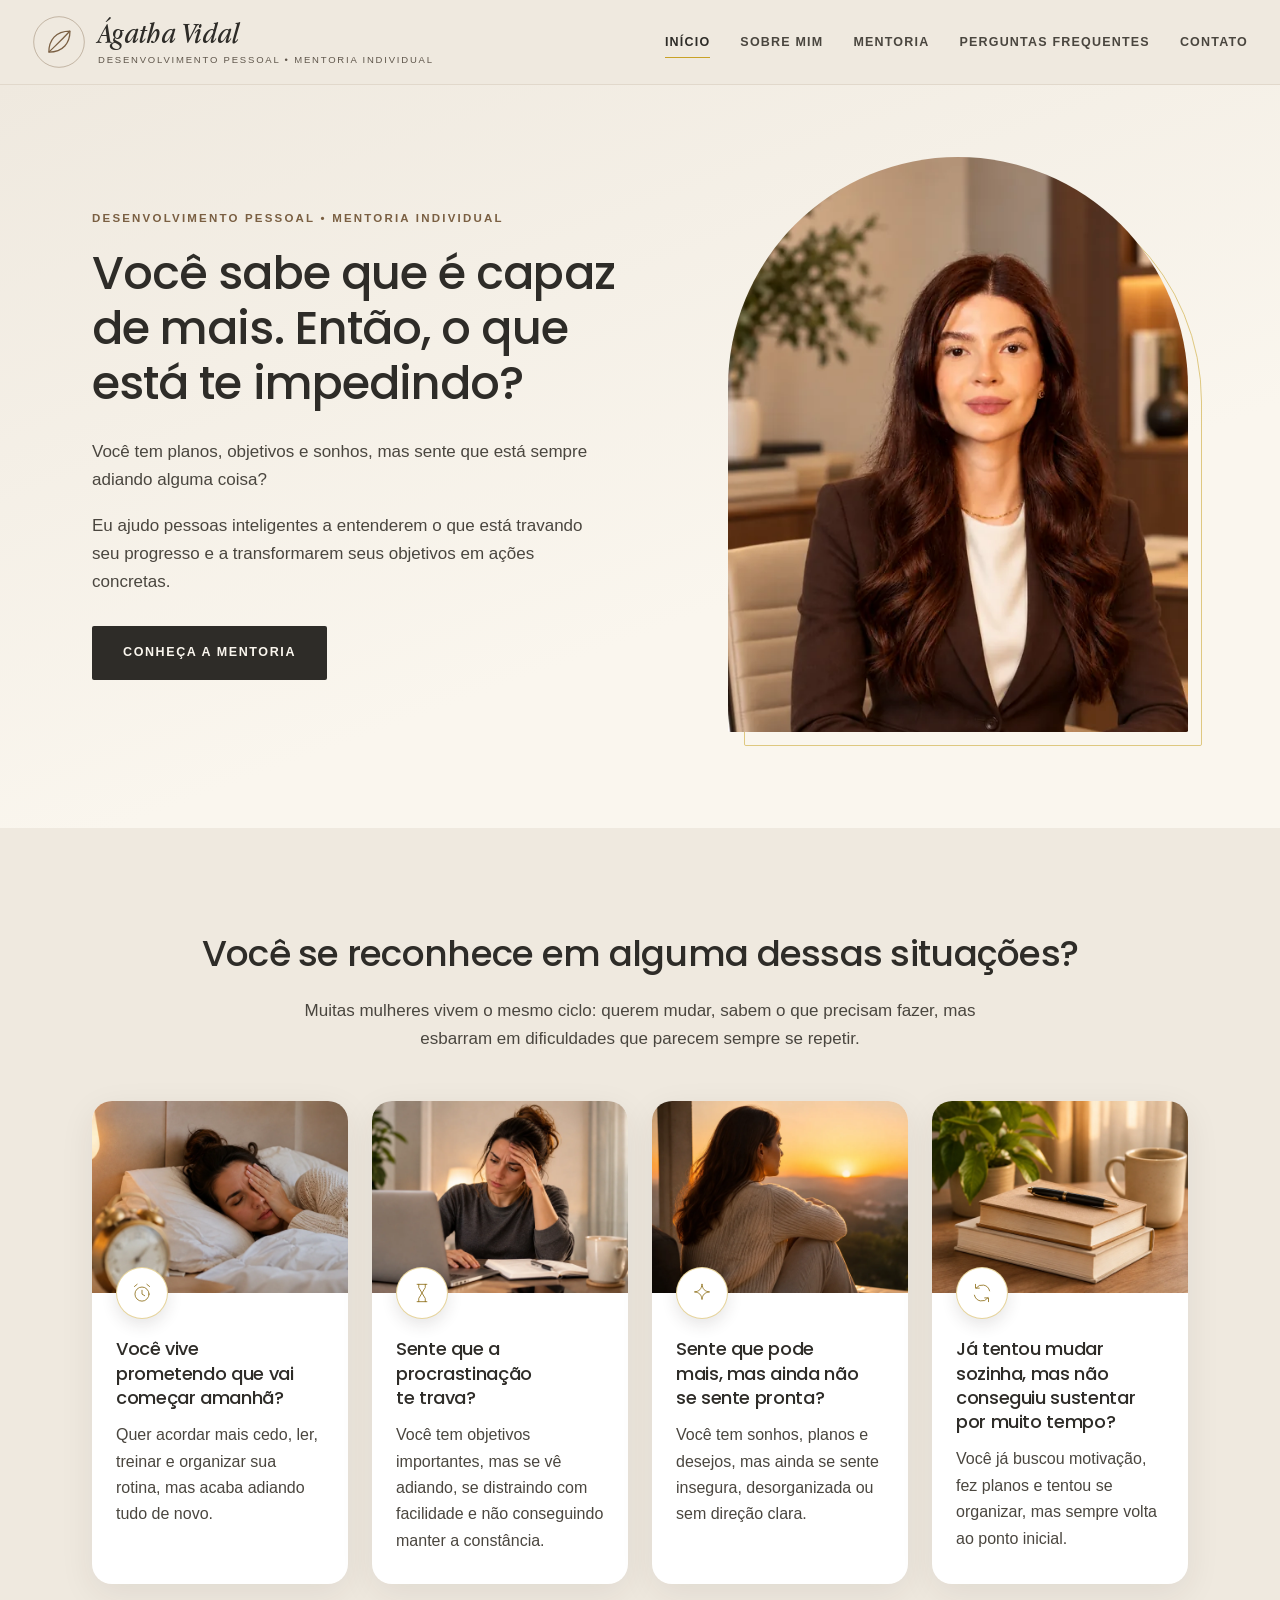
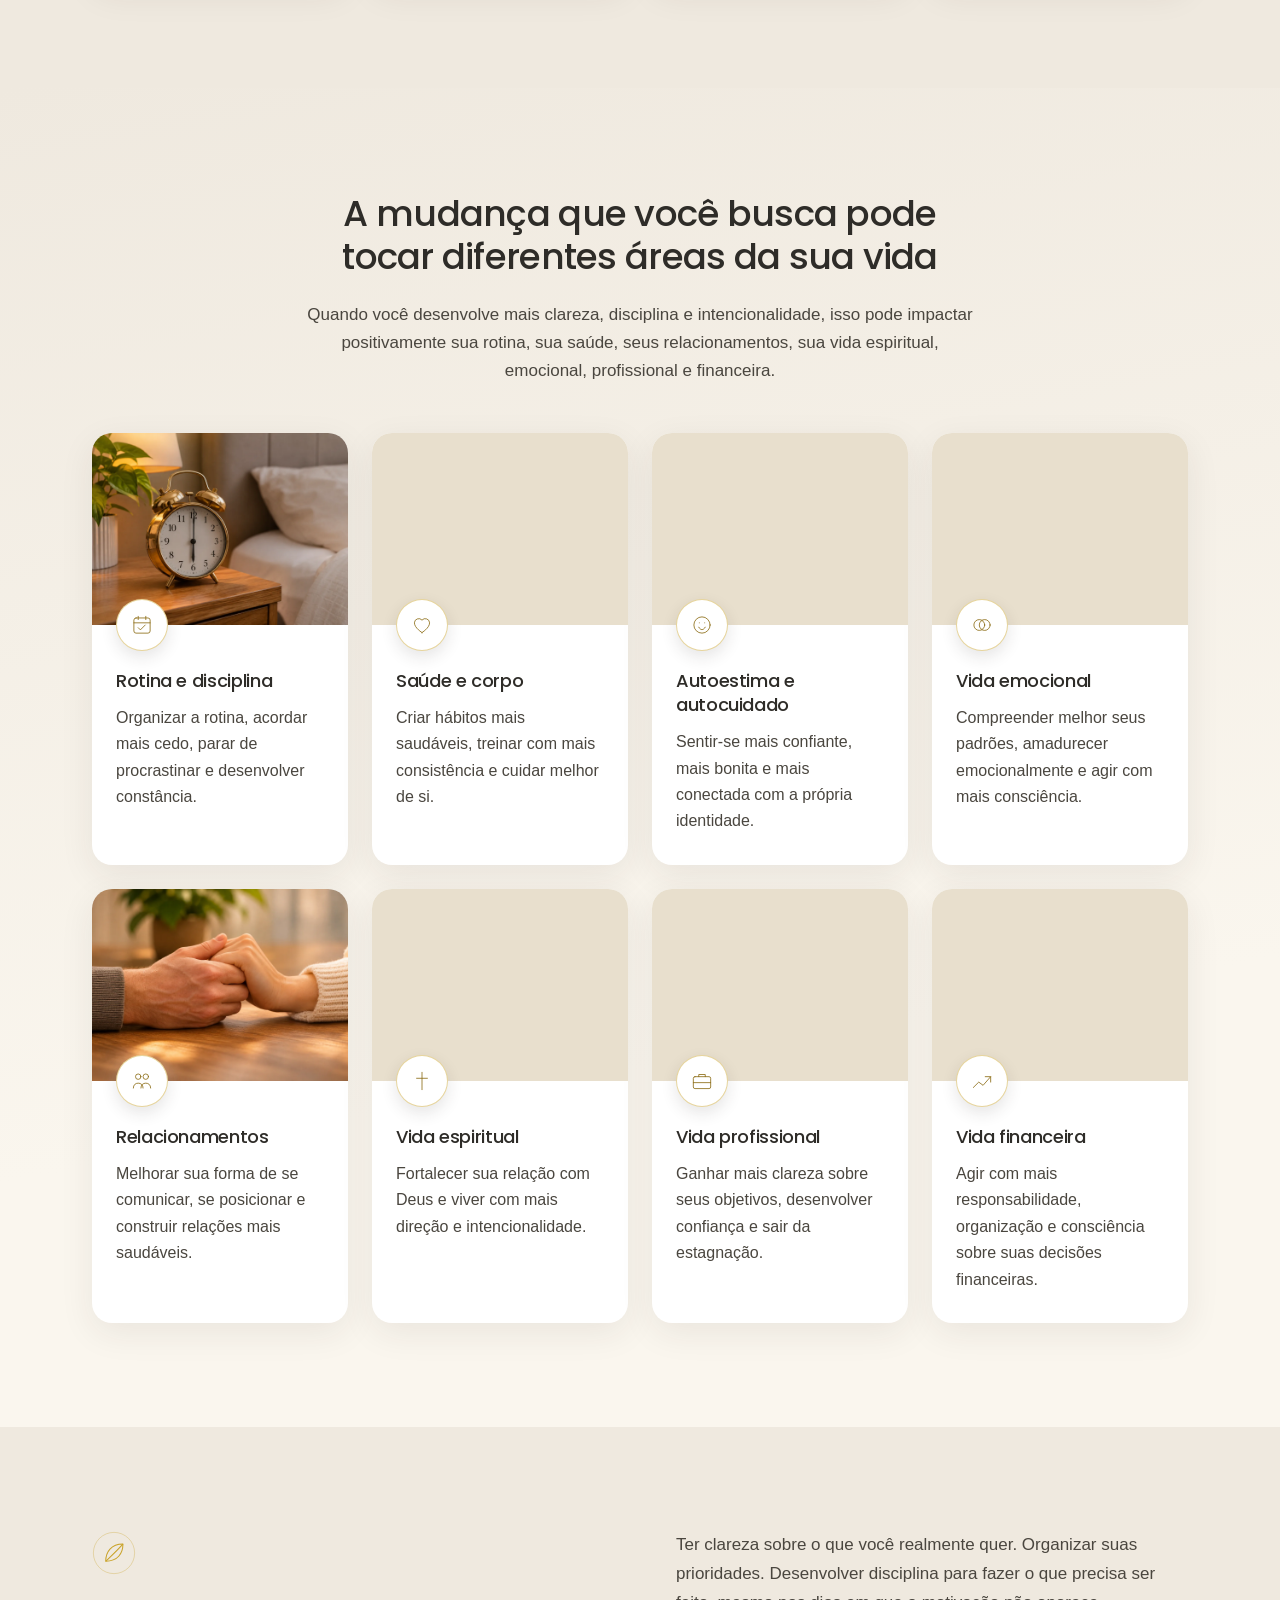
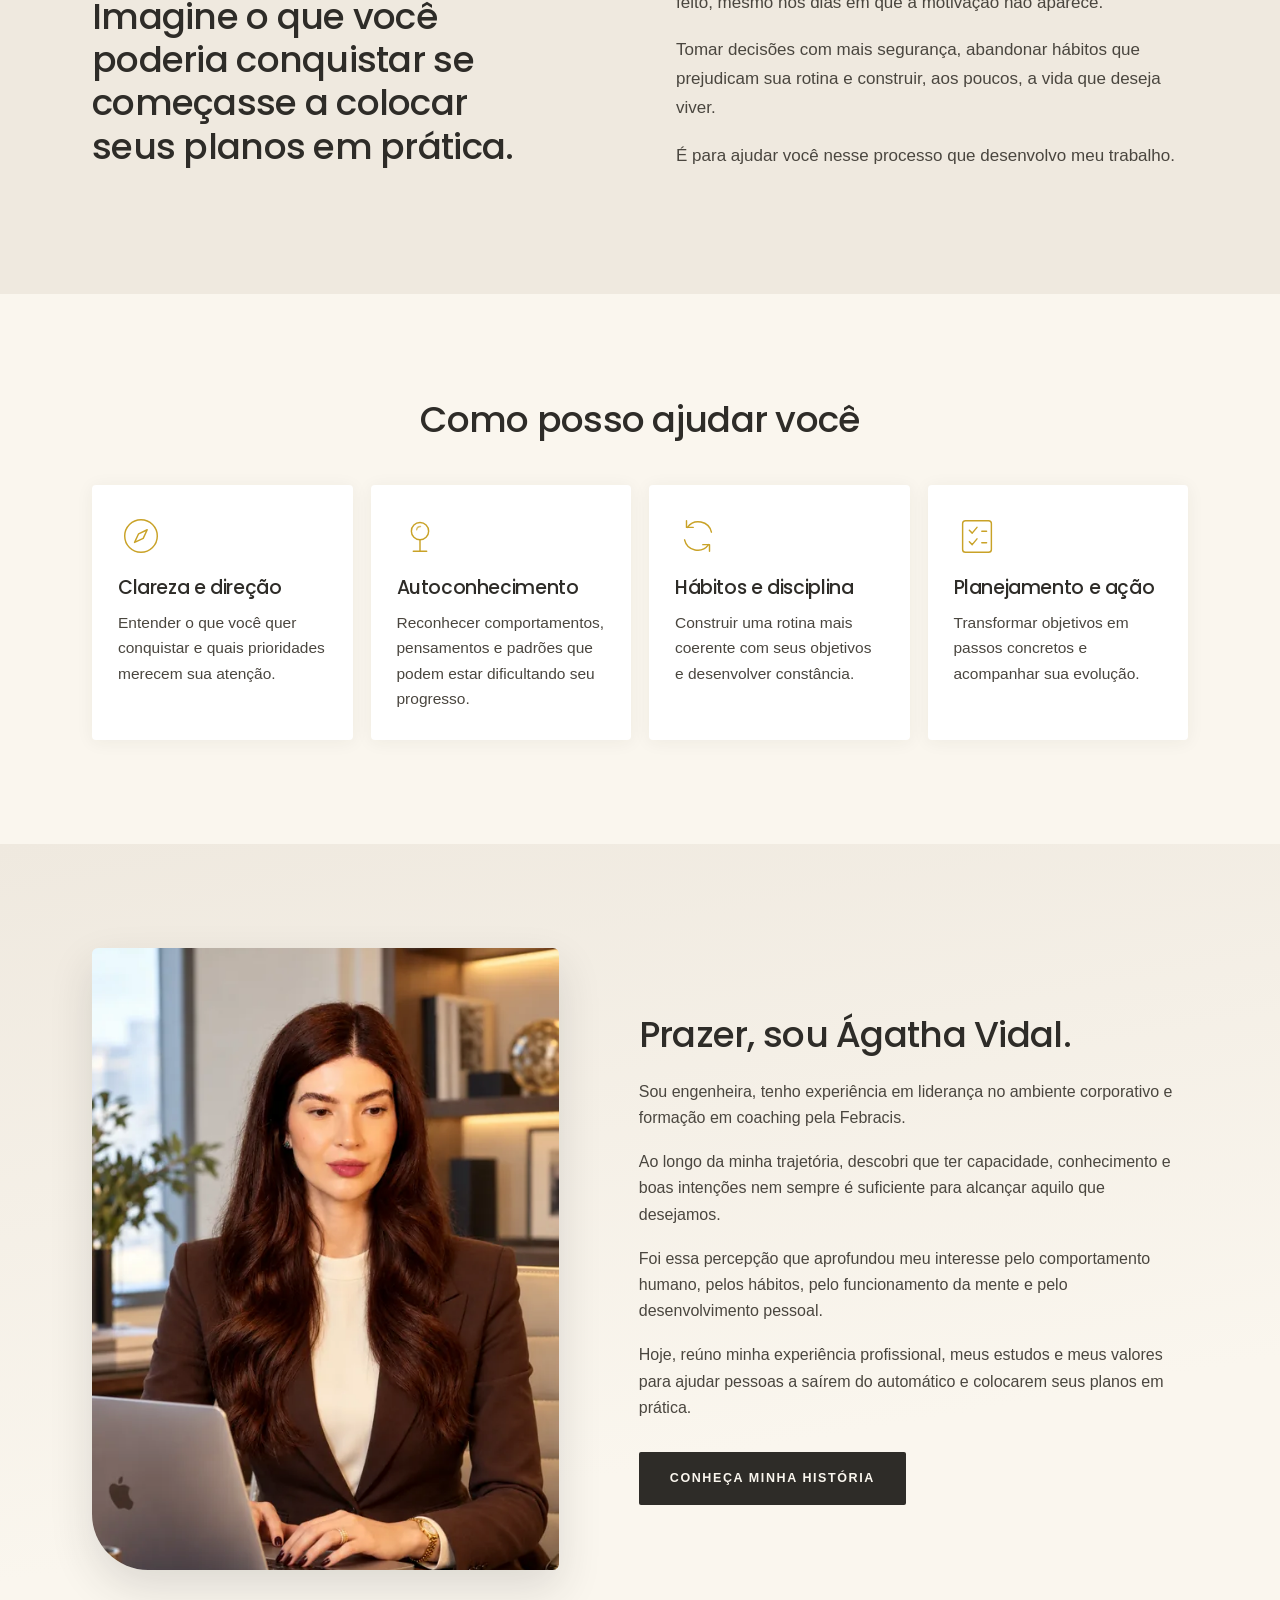
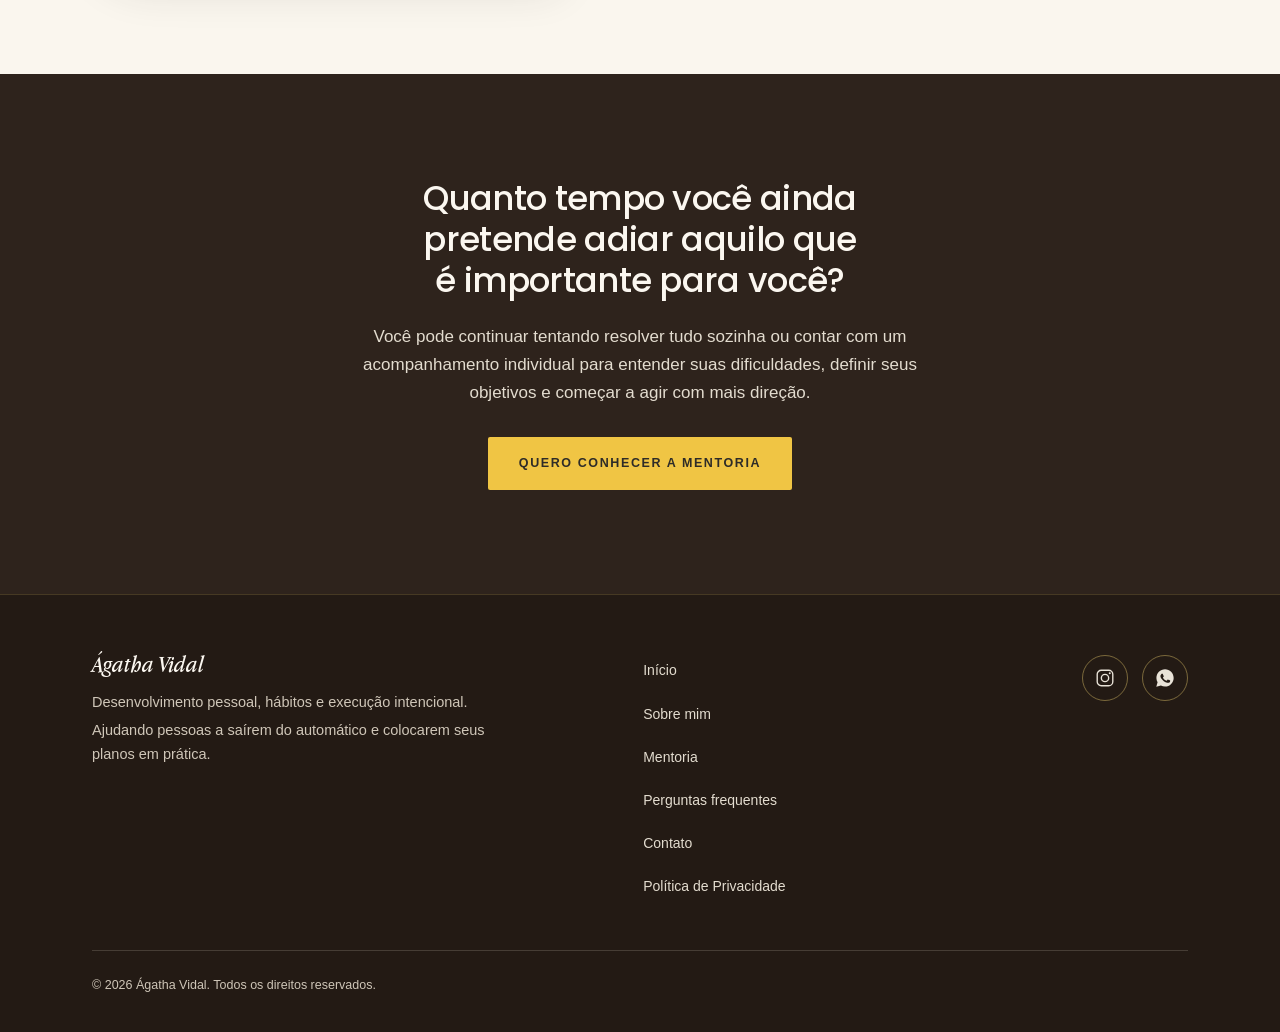
==== commit 3294a1c5: "Rebuild site as five pages with new copy, photos and typography Replace the single landing page with" ====
--- a/index.html
+++ b/index.html
@@ -1,11 +1,11 @@
-﻿<!DOCTYPE html>
+<!DOCTYPE html>
 <html lang="pt-BR">
 <head>
   <script>document.documentElement.classList.add('js');</script>
   <meta charset="UTF-8">
   <meta name="viewport" content="width=device-width, initial-scale=1.0">
-  <title>Ágatha Vidal | Coaching de Inteligência Emocional</title>
-  <meta name="description" content="Clareza, hábitos consistentes e uma vida com propósito. Coaching de inteligência emocional com base em neurociência. Comece por uma conversa gratuita, sem compromisso.">
+  <title>Ágatha Vidal | Mentoria Individual e Desenvolvimento Pessoal</title>
+  <meta name="description" content="Conheça a mentoria individual de Ágatha Vidal e desenvolva clareza, hábitos e estratégias para transformar seus planos em ações concretas.">
   <link rel="canonical" href="https://hugodenaridev.github.io/coaching-landing-page/">
   <meta name="theme-color" content="#EFE9DF">
 
@@ -13,40 +13,36 @@
   <meta property="og:locale" content="pt_BR">
   <meta property="og:site_name" content="Ágatha Vidal">
   <meta property="og:url" content="https://hugodenaridev.github.io/coaching-landing-page/">
-  <meta property="og:title" content="Ágatha Vidal | Transforme sua mente. Construa uma vida com propósito.">
-  <meta property="og:description" content="Coaching de inteligência emocional que une neurociência, prática e fé. Comece por uma conversa gratuita, sem compromisso.">
-  <meta property="og:image" content="https://hugodenaridev.github.io/coaching-landing-page/assets/hero-photo.jpg">
-  <meta property="og:image:alt" content="Ágatha Vidal, mentora de transformação">
+  <meta property="og:title" content="Ágatha Vidal | Mentoria Individual e Desenvolvimento Pessoal">
+  <meta property="og:description" content="Conheça a mentoria individual de Ágatha Vidal e desenvolva clareza, hábitos e estratégias para transformar seus planos em ações concretas.">
+  <meta property="og:image" content="https://hugodenaridev.github.io/coaching-landing-page/assets/img/og-agatha-vidal.jpg">
+  <meta property="og:image:width" content="1200">
+  <meta property="og:image:height" content="630">
+  <meta property="og:image:alt" content="Ágatha Vidal, desenvolvimento pessoal e mentoria individual">
   <meta name="twitter:card" content="summary_large_image">
-  <meta name="twitter:title" content="Ágatha Vidal | Transforme sua mente. Construa uma vida com propósito.">
-  <meta name="twitter:description" content="Coaching de inteligência emocional que une neurociência, prática e fé. Comece por uma conversa gratuita, sem compromisso.">
-  <meta name="twitter:image" content="https://hugodenaridev.github.io/coaching-landing-page/assets/hero-photo.jpg">
-
-  <link rel="icon" href="data:image/svg+xml,%3Csvg xmlns='http://www.w3.org/2000/svg' viewBox='0 0 24 24'%3E%3Crect width='24' height='24' rx='5' fill='%232B2B2B'/%3E%3Cpath d='M4 20C4 12 10 4 20 4C20 12 14 20 4 20Z' stroke='%23F7C948' stroke-width='1.6' fill='none' stroke-linejoin='round'/%3E%3C/svg%3E">
+  <meta name="twitter:title" content="Ágatha Vidal | Mentoria Individual e Desenvolvimento Pessoal">
+  <meta name="twitter:description" content="Conheça a mentoria individual de Ágatha Vidal e desenvolva clareza, hábitos e estratégias para transformar seus planos em ações concretas.">
+  <meta name="twitter:image" content="https://hugodenaridev.github.io/coaching-landing-page/assets/img/og-agatha-vidal.jpg">
+
+  <link rel="icon" type="image/svg+xml" href="assets/favicon.svg">
 
   <link rel="preconnect" href="https://fonts.googleapis.com">
   <link rel="preconnect" href="https://fonts.gstatic.com" crossorigin>
-  <link href="https://fonts.googleapis.com/css2?family=Cormorant+Garamond:ital,wght@0,300;0,400;0,500;0,600;1,300;1,400&family=Montserrat:wght@300;400;500;600;700&display=swap" rel="stylesheet">
+  <link href="https://fonts.googleapis.com/css2?family=Poppins:wght@500&display=swap" rel="stylesheet">
+  <link rel="preload" as="font" type="font/woff2" href="assets/fonts/AppleGaramond-Italic.woff2" crossorigin>
+  <link rel="preload" as="image" href="assets/img/hero-inicio-560.webp" imagesrcset="assets/img/hero-inicio-560.webp 560w, assets/img/hero-inicio.webp 964w" imagesizes="(min-width: 900px) 460px, 90vw" fetchpriority="high">
   <link rel="stylesheet" href="css/style.css">
 </head>
 <body>
   <a class="skip-link" href="#main">Pular para o conteúdo</a>
 
-  <!-- Header claro e fixo o tempo inteiro, como na referência: não troca de
-       estado no scroll, o que dá uma sensação mais estável e editorial. -->
   <header class="site-header">
     <div class="header-inner">
-      <a href="#hero" class="logo" aria-label="Ágatha Vidal, início">
-        <span class="logo-mark" aria-hidden="true">
-          <svg viewBox="0 0 64 64" fill="none">
-            <circle cx="32" cy="32" r="30" stroke="currentColor" stroke-width="1" opacity=".45"/>
-            <path d="M20 44C20 30 28 19 45 19C45 33 37 44 20 44Z" stroke="currentColor" stroke-width="1.5" stroke-linejoin="round"/>
-            <path d="M20 44C27 37 34 31 45 19" stroke="currentColor" stroke-width="1.5"/>
-          </svg>
-        </span>
+      <a href="index.html" class="logo" aria-label="Ágatha Vidal, página inicial">
+        <span class="logo-mark" aria-hidden="true"><svg viewBox="0 0 64 64" fill="none" aria-hidden="true"><circle cx="32" cy="32" r="30" stroke="currentColor" stroke-width="1" opacity=".45"/><path d="M20 44C20 30 28 19 45 19C45 33 37 44 20 44Z" stroke="currentColor" stroke-width="1.5" stroke-linejoin="round"/><path d="M20 44C27 37 34 31 45 19" stroke="currentColor" stroke-width="1.5"/></svg></span>
         <span class="logo-text">
           <strong>Ágatha Vidal</strong>
-          <small>Coaching &amp; Mentoria</small>
+          <small>Desenvolvimento Pessoal • Mentoria Individual</small>
         </span>
       </a>
 
@@ -54,303 +50,252 @@
         <span></span><span></span><span></span>
       </button>
 
-      <nav class="primary-nav" id="primary-nav">
-        <a href="#hero" class="is-current">Home</a>
-        <a href="#about">Sobre mim</a>
-        <a href="#audience">Atendimento</a>
-        <a href="#offer">Investimento</a>
-        <a href="#faq">Dúvidas</a>
-        <a class="nav-cta js-whatsapp-cta" href="https://wa.me/5512997304566?text=Oi%20Agatha!%20Vi%20sua%20p%C3%A1gina%20e%20quero%20agendar%20minha%20conversa%20gratuita." data-message="Oi Agatha! Vi sua página e quero agendar minha conversa gratuita." target="_blank" rel="noopener noreferrer">Conversa gratuita</a>
+      <nav class="primary-nav" id="primary-nav" aria-label="Principal">
+        <a href="index.html" aria-current="page">Início</a>
+        <a href="sobre-mim.html">Sobre mim</a>
+        <a href="mentoria.html">Mentoria</a>
+        <a href="perguntas-frequentes.html">Perguntas frequentes</a>
+        <a href="contato.html">Contato</a>
       </nav>
-
-      <div class="header-social">
-        <a href="https://www.instagram.com/euagathavidal" target="_blank" rel="noopener noreferrer" aria-label="Instagram">
-          <svg viewBox="0 0 24 24" fill="none" aria-hidden="true"><rect x="3.5" y="3.5" width="17" height="17" rx="4.5" stroke="currentColor" stroke-width="1.5"/><circle cx="12" cy="12" r="4" stroke="currentColor" stroke-width="1.5"/><circle cx="17.2" cy="6.8" r="1.1" fill="currentColor"/></svg>
-        </a>
-        <a href="https://wa.me/5512997304566" target="_blank" rel="noopener noreferrer" aria-label="WhatsApp">
-          <svg viewBox="0 0 24 24" fill="currentColor" aria-hidden="true"><path d="M12.04 2.5c-5.2 0-9.42 4.22-9.42 9.41 0 1.66.44 3.28 1.26 4.7L2.5 21.5l5.04-1.32a9.4 9.4 0 004.5 1.15h.01c5.19 0 9.41-4.22 9.41-9.42 0-5.19-4.22-9.41-9.42-9.41zm5.5 13.46c-.23.65-1.35 1.25-1.85 1.29-.48.04-.93.21-3.14-.66-2.64-1.04-4.32-3.75-4.45-3.92-.13-.17-1.06-1.42-1.06-2.7 0-1.29.67-1.92.91-2.18.24-.26.52-.33.69-.33h.5c.16 0 .38-.6.59.45.23.54.76 1.87.83 2 .07.14.11.3.02.47-.09.17-.13.28-.26.43l-.4.46c-.13.13-.27.28-.12.54.15.27.68 1.11 1.45 1.8 1 .89 1.84 1.17 2.1 1.3.26.13.42.11.57-.07.16-.18.66-.76.83-1.03.18-.26.35-.22.59-.13.24.09 1.52.72 1.78.85.26.13.43.2.5.31.07.11.07.63-.16 1.27z"/></svg>
-        </a>
-      </div>
     </div>
   </header>
 
   <main id="main">
-    <!-- ---------- HERO sangrado ---------- -->
-    <section id="hero">
-      <img class="hero-bg" src="assets/hero-photo.jpg" alt="" width="2400" height="1350" fetchpriority="high" aria-hidden="true">
-      <div class="hero-veil" aria-hidden="true"></div>
-      <div class="hero-content">
-        <div class="hero-left">
-          <h1>
-            <span class="h1-pre">Ágatha</span>
-            <span class="h1-main">Vidal</span>
-          </h1>
-          <p class="hero-craft">Coaching &amp; Mentoria</p>
-        </div>
-        <div class="hero-right">
-          <p class="hero-spec">Inteligência Emocional<br>e Alta Performance</p>
-          <p class="hero-place">Online e presencial</p>
-          <a class="btn btn--gold js-whatsapp-cta" href="https://wa.me/5512997304566?text=Oi%20Agatha!%20Vi%20sua%20p%C3%A1gina%20e%20quero%20agendar%20minha%20conversa%20gratuita." data-message="Oi Agatha! Vi sua página e quero agendar minha conversa gratuita." target="_blank" rel="noopener noreferrer">Agendar conversa gratuita</a>
-          <p class="hero-micro">Sem compromisso</p>
-        </div>
-      </div>
-    </section>
-
-    <!-- ---------- Declaração + método nomeado ---------- -->
-    <section id="pillars" class="band band--soft">
-      <div class="wrap narrow center" data-reveal>
-        <p class="over">O processo</p>
-        <p class="statement">Clareza. Hábitos. Execução.</p>
-        <p class="statement-sub">São os <em>3 pilares</em> de um processo que realmente transforma!</p>
-
-        <div class="lines">
-          <p>Uma mente que enxerga com nitidez.</p>
-          <p>Sem limitações que você nem sabia que carregava.</p>
-          <p>Uma vida que funciona a seu favor.</p>
-        </div>
-
-        <a class="btn btn--dark js-whatsapp-cta" href="https://wa.me/5512997304566?text=Oi%20Agatha!%20Quero%20saber%20mais%20sobre%20o%20processo%20e%20agendar%20minha%20conversa%20gratuita." data-message="Oi Agatha! Quero saber mais sobre o processo e agendar minha conversa gratuita." target="_blank" rel="noopener noreferrer">Quero saber mais</a>
-      </div>
-    </section>
-
-    <!-- ---------- Sintomas ---------- -->
-    <section id="symptoms" class="band">
+    <section class="hero" aria-labelledby="hero-title">
+      <div class="wrap hero-grid">
+        <div class="hero-text">
+          <p class="eyebrow">Desenvolvimento Pessoal • Mentoria Individual</p>
+          <h1 id="hero-title">Você sabe que é capaz de mais. Então, o que está te impedindo?</h1>
+          <p>Você tem planos, objetivos e sonhos, mas sente que está sempre adiando alguma coisa?</p>
+          <p>Eu ajudo pessoas inteligentes a entenderem o que está travando seu progresso e a transformarem seus objetivos em ações concretas.</p>
+          <div class="btn-row"><a class="btn btn--dark" href="mentoria.html">Conheça a mentoria</a></div>
+        </div>
+        <div class="hero-photo">
+          <img src="assets/img/hero-inicio.webp" srcset="assets/img/hero-inicio-560.webp 560w, assets/img/hero-inicio.webp 964w" sizes="(min-width: 900px) 460px, 90vw" width="964" height="1632" alt="Ágatha Vidal sentada à mesa do escritório, de blazer marrom, olhando para a câmera com expressão confiante" fetchpriority="high">
+        </div>
+      </div>
+    </section>
+
+    <section class="band band--sand situations" aria-labelledby="sit-title">
       <div class="wrap" data-reveal>
-        <p class="over center">Você como prioridade</p>
-        <h2 class="center">Quando a vida <em>funciona</em><br>mas alguma coisa ainda falta</h2>
-        <div class="sym-grid">
-          <span>Sensação de estar sempre correndo e nunca chegando</span>
-          <span>Clareza que some na hora de decidir</span>
-          <span>Hábitos que começam na segunda e morrem na quarta</span>
-          <span>Procrastinação que não é preguiça</span>
-          <span>Vida pessoal, profissional e espiritual puxando para lados diferentes</span>
-          <span>A certeza de que dá para viver com mais leveza e propósito</span>
-        </div>
-        <div class="center cta-row">
-          <a class="btn btn--dark js-whatsapp-cta" href="https://wa.me/5512997304566?text=Oi%20Agatha!%20Me%20reconheci%20na%20sua%20p%C3%A1gina%20e%20quero%20agendar%20minha%20conversa%20gratuita." data-message="Oi Agatha! Me reconheci na sua página e quero agendar minha conversa gratuita." target="_blank" rel="noopener noreferrer">Agendar conversa gratuita</a>
-        </div>
-      </div>
-    </section>
-
-    <!-- ---------- Frase assinada ---------- -->
-    <section id="motto" class="band band--soft">
-      <div class="wrap narrow center" data-reveal>
-        <blockquote class="motto">
-          <p>“Método, acompanhamento e verdade.<br>Cuidar da mente é cuidar de quem você é.”</p>
-          <cite>Ágatha Vidal</cite>
-        </blockquote>
-      </div>
-    </section>
-
-    <!-- ---------- Atendimento: cards com curva ---------- -->
-    <section id="audience" class="band">
+        <div class="center read read--wide">
+          <h2 class="h-section" id="sit-title">Você se reconhece em alguma dessas situações?</h2>
+          <p class="section-sub">Muitas mulheres vivem o mesmo ciclo: querem mudar, sabem o que precisam fazer, mas esbarram em dificuldades que parecem sempre se repetir.</p>
+        </div>
+        <div class="sit-grid">
+          <article class="sit-card">
+            <div class="sit-media">
+              <img src="assets/img/situacoes/situacao-1.webp" width="800" height="600" alt="" loading="lazy" decoding="async">
+              <span class="sit-icon"><svg viewBox="0 0 48 48" fill="none" stroke="currentColor" stroke-width="1.5" stroke-linecap="round" stroke-linejoin="round" aria-hidden="true"><circle cx="24" cy="26" r="13"/><path d="M24 19v7l5 3M10 12l5-4M38 12l-5-4"/></svg></span>
+            </div>
+            <div class="sit-body">
+              <h3>Você vive prometendo que vai começar amanhã?</h3>
+              <p>Quer acordar mais cedo, ler, treinar e organizar sua rotina, mas acaba adiando tudo de novo.</p>
+            </div>
+          </article>
+          <article class="sit-card">
+            <div class="sit-media">
+              <img src="assets/img/situacoes/situacao-2.webp" width="800" height="600" alt="" loading="lazy" decoding="async">
+              <span class="sit-icon"><svg viewBox="0 0 48 48" fill="none" stroke="currentColor" stroke-width="1.5" stroke-linecap="round" stroke-linejoin="round" aria-hidden="true"><path d="M15 8h18M15 40h18M18 8v6l6 10-6 10v6M30 8v6l-6 10 6 10v6"/></svg></span>
+            </div>
+            <div class="sit-body">
+              <h3>Sente que a procrastinação te trava?</h3>
+              <p>Você tem objetivos importantes, mas se vê adiando, se distraindo com facilidade e não conseguindo manter a constância.</p>
+            </div>
+          </article>
+          <article class="sit-card">
+            <div class="sit-media">
+              <img src="assets/img/situacoes/situacao-3.webp" width="800" height="600" alt="" loading="lazy" decoding="async">
+              <span class="sit-icon"><svg viewBox="0 0 48 48" fill="none" stroke="currentColor" stroke-width="1.5" stroke-linecap="round" stroke-linejoin="round" aria-hidden="true"><path d="M24 8c1 9 5 13 14 14-9 1-13 5-14 14-1-9-5-13-14-14 9-1 13-5 14-14z"/></svg></span>
+            </div>
+            <div class="sit-body">
+              <h3>Sente que pode mais, mas ainda não se sente pronta?</h3>
+              <p>Você tem sonhos, planos e desejos, mas ainda se sente insegura, desorganizada ou sem direção clara.</p>
+            </div>
+          </article>
+          <article class="sit-card">
+            <div class="sit-media">
+              <img src="assets/img/situacoes/situacao-4.webp" width="800" height="600" alt="" loading="lazy" decoding="async">
+              <span class="sit-icon"><svg viewBox="0 0 48 48" fill="none" stroke="currentColor" stroke-width="1.5" stroke-linecap="round" stroke-linejoin="round" aria-hidden="true"><path d="M38 20a14 14 0 00-25-5"/><path d="M12 8v7h7"/><path d="M10 28a14 14 0 0025 5"/><path d="M36 40v-7h-7"/></svg></span>
+            </div>
+            <div class="sit-body">
+              <h3>Já tentou mudar sozinha, mas não conseguiu sustentar por muito tempo?</h3>
+              <p>Você já buscou motivação, fez planos e tentou se organizar, mas sempre volta ao ponto inicial.</p>
+            </div>
+          </article>
+        </div>
+      </div>
+    </section>
+
+    <section class="band band--soft areas" aria-labelledby="areas-title">
       <div class="wrap" data-reveal>
-        <p class="over center">Atendimento</p>
-        <h2 class="center">Conheço o seu problema</h2>
-        <p class="lead center">E vou te ajudar a entender tudo o que está acontecendo — e a construir um caminho que caiba na sua vida real.</p>
-
-        <div class="curve-grid">
-          <article class="curve-card">
-            <img src="assets/card-clareza.jpg" alt="" width="760" height="570" loading="lazy" aria-hidden="true">
-            <div class="curve-body">
-              <h3>Clareza e Identidade</h3>
-              <p>Para quem sente que decide no automático e quer entender quem é, o que quer e onde quer chegar antes de dar o próximo passo.</p>
-            </div>
-          </article>
-          <article class="curve-card">
-            <img src="assets/card-habitos.jpg" alt="" width="760" height="570" loading="lazy" aria-hidden="true">
-            <div class="curve-body">
-              <h3>Hábitos e Execução</h3>
-              <p>Para quem já sabe o que precisa fazer e trava na hora de sustentar. Construímos rotina que não depende de motivação.</p>
-            </div>
-          </article>
-          <article class="curve-card">
-            <img src="assets/card-proposito.jpg" alt="" width="760" height="570" loading="lazy" aria-hidden="true">
-            <div class="curve-body">
-              <h3>Propósito e Fé</h3>
-              <p>Para quem busca alinhar vida pessoal, profissional e espiritual sem que uma área precise ser sacrificada pela outra.</p>
-            </div>
-          </article>
-        </div>
-      </div>
-    </section>
-
-    <!-- ---------- Sobre ---------- -->
-    <section id="about" class="band band--soft">
-      <div class="wrap about-grid" data-reveal>
-        <div class="about-media">
-          <img src="assets/about-photo.jpg" alt="Ágatha Vidal" width="760" height="1013" loading="lazy">
+        <div class="center read read--wide">
+          <h2 class="h-section" id="areas-title">A mudança que você busca pode tocar diferentes áreas da sua vida</h2>
+          <p class="section-sub">Quando você desenvolve mais clareza, disciplina e intencionalidade, isso pode impactar positivamente sua rotina, sua saúde, seus relacionamentos, sua vida espiritual, emocional, profissional e financeira.</p>
+        </div>
+        <div class="sit-grid">
+          <article class="sit-card">
+            <div class="sit-media">
+              <img src="assets/img/areas/area-rotina-disciplina.webp" width="800" height="600" alt="" loading="lazy" decoding="async">
+              <span class="sit-icon"><svg viewBox="0 0 48 48" fill="none" stroke="currentColor" stroke-width="1.5" stroke-linecap="round" stroke-linejoin="round" aria-hidden="true"><rect x="9" y="11" width="30" height="28" rx="4"/><path d="M9 20h30M17 8v6M31 8v6M17 29l4 4 9-9"/></svg></span>
+            </div>
+            <div class="sit-body">
+              <h3>Rotina e disciplina</h3>
+              <p>Organizar a rotina, acordar mais cedo, parar de procrastinar e desenvolver constância.</p>
+            </div>
+          </article>
+          <article class="sit-card">
+            <div class="sit-media">
+              <img src="assets/img/areas/area-saude-corpo.webp" width="800" height="600" alt="" loading="lazy" decoding="async">
+              <span class="sit-icon"><svg viewBox="0 0 48 48" fill="none" stroke="currentColor" stroke-width="1.5" stroke-linecap="round" stroke-linejoin="round" aria-hidden="true"><path d="M24 38S10 29.500 10 20a8 8 0 0114-5 8 8 0 0114 5c0 9.500-14 18-14 18z"/></svg></span>
+            </div>
+            <div class="sit-body">
+              <h3>Saúde e corpo</h3>
+              <p>Criar hábitos mais saudáveis, treinar com mais consistência e cuidar melhor de si.</p>
+            </div>
+          </article>
+          <article class="sit-card">
+            <div class="sit-media">
+              <img src="assets/img/areas/area-autoestima-autocuidado.webp" width="800" height="600" alt="" loading="lazy" decoding="async">
+              <span class="sit-icon"><svg viewBox="0 0 48 48" fill="none" stroke="currentColor" stroke-width="1.5" stroke-linecap="round" stroke-linejoin="round" aria-hidden="true"><circle cx="24" cy="24" r="15"/><path d="M18 28c1.500 3 4 4.500 6 4.500s4.500-1.500 6-4.500M19 20h.01M29 20h.01"/></svg></span>
+            </div>
+            <div class="sit-body">
+              <h3>Autoestima e autocuidado</h3>
+              <p>Sentir-se mais confiante, mais bonita e mais conectada com a própria identidade.</p>
+            </div>
+          </article>
+          <article class="sit-card">
+            <div class="sit-media">
+              <img src="assets/img/areas/area-vida-emocional.webp" width="800" height="600" alt="" loading="lazy" decoding="async">
+              <span class="sit-icon"><svg viewBox="0 0 48 48" fill="none" stroke="currentColor" stroke-width="1.5" stroke-linecap="round" stroke-linejoin="round" aria-hidden="true"><circle cx="19" cy="24" r="10"/><circle cx="29" cy="24" r="10"/></svg></span>
+            </div>
+            <div class="sit-body">
+              <h3>Vida emocional</h3>
+              <p>Compreender melhor seus padrões, amadurecer emocionalmente e agir com mais consciência.</p>
+            </div>
+          </article>
+          <article class="sit-card">
+            <div class="sit-media">
+              <img src="assets/img/areas/area-relacionamentos.webp" width="800" height="600" alt="" loading="lazy" decoding="async">
+              <span class="sit-icon"><svg viewBox="0 0 48 48" fill="none" stroke="currentColor" stroke-width="1.5" stroke-linecap="round" stroke-linejoin="round" aria-hidden="true"><circle cx="17" cy="16" r="5"/><circle cx="31" cy="16" r="5"/><path d="M8 37c0-6 4-9 9-9s9 3 9 9M22 37c0-6 4-9 9-9s9 3 9 9"/></svg></span>
+            </div>
+            <div class="sit-body">
+              <h3>Relacionamentos</h3>
+              <p>Melhorar sua forma de se comunicar, se posicionar e construir relações mais saudáveis.</p>
+            </div>
+          </article>
+          <article class="sit-card">
+            <div class="sit-media">
+              <img src="assets/img/areas/area-vida-espiritual.webp" width="800" height="600" alt="" loading="lazy" decoding="async">
+              <span class="sit-icon"><svg viewBox="0 0 48 48" fill="none" stroke="currentColor" stroke-width="1.5" stroke-linecap="round" stroke-linejoin="round" aria-hidden="true"><path d="M24 8v32M14 19h20"/></svg></span>
+            </div>
+            <div class="sit-body">
+              <h3>Vida espiritual</h3>
+              <p>Fortalecer sua relação com Deus e viver com mais direção e intencionalidade.</p>
+            </div>
+          </article>
+          <article class="sit-card">
+            <div class="sit-media">
+              <img src="assets/img/areas/area-vida-profissional.webp" width="800" height="600" alt="" loading="lazy" decoding="async">
+              <span class="sit-icon"><svg viewBox="0 0 48 48" fill="none" stroke="currentColor" stroke-width="1.5" stroke-linecap="round" stroke-linejoin="round" aria-hidden="true"><rect x="8" y="16" width="32" height="22" rx="3"/><path d="M18 16v-4h12v4M8 27h32"/></svg></span>
+            </div>
+            <div class="sit-body">
+              <h3>Vida profissional</h3>
+              <p>Ganhar mais clareza sobre seus objetivos, desenvolver confiança e sair da estagnação.</p>
+            </div>
+          </article>
+          <article class="sit-card">
+            <div class="sit-media">
+              <img src="assets/img/areas/area-vida-financeira.webp" width="800" height="600" alt="" loading="lazy" decoding="async">
+              <span class="sit-icon"><svg viewBox="0 0 48 48" fill="none" stroke="currentColor" stroke-width="1.5" stroke-linecap="round" stroke-linejoin="round" aria-hidden="true"><path d="M8 36l10-10 8 6 14-16M30 16h10v10"/></svg></span>
+            </div>
+            <div class="sit-body">
+              <h3>Vida financeira</h3>
+              <p>Agir com mais responsabilidade, organização e consciência sobre suas decisões financeiras.</p>
+            </div>
+          </article>
+        </div>
+      </div>
+    </section>
+
+    <section class="band band--sand" aria-labelledby="transf-title">
+      <div class="wrap" data-reveal>
+        <div class="transform-grid">
+          <div>
+            <span class="divider-leaf"><svg viewBox="0 0 64 64" fill="none" aria-hidden="true"><circle cx="32" cy="32" r="30" stroke="currentColor" stroke-width="1" opacity=".45"/><path d="M20 44C20 30 28 19 45 19C45 33 37 44 20 44Z" stroke="currentColor" stroke-width="1.5" stroke-linejoin="round"/><path d="M20 44C27 37 34 31 45 19" stroke="currentColor" stroke-width="1.5"/></svg></span>
+            <h2 class="h-section" id="transf-title">Imagine o que você poderia conquistar se começasse a colocar seus planos em prática.</h2>
+          </div>
+          <div class="prose">
+            <p>Ter clareza sobre o que você realmente quer. Organizar suas prioridades. Desenvolver disciplina para fazer o que precisa ser feito, mesmo nos dias em que a motivação não aparece.</p>
+            <p>Tomar decisões com mais segurança, abandonar hábitos que prejudicam sua rotina e construir, aos poucos, a vida que deseja viver.</p>
+            <p>É para ajudar você nesse processo que desenvolvo meu trabalho.</p>
+          </div>
+        </div>
+      </div>
+    </section>
+
+    <section class="band" aria-labelledby="ajuda-title">
+      <div class="wrap" data-reveal>
+        <h2 class="h-section center" id="ajuda-title">Como posso ajudar você</h2>
+        <div class="grid grid--4" style="margin-top:44px">
+        <article class="card icon-card"><span class="icon"><svg viewBox="0 0 48 48" fill="none" stroke="currentColor" stroke-width="1.5" stroke-linecap="round" stroke-linejoin="round" aria-hidden="true"><circle cx="24" cy="24" r="17"/><path d="M30.5 17.5l-4.2 9-9 4.2 4.2-9z"/></svg></span><h3>Clareza e direção</h3><p>Entender o que você quer conquistar e quais prioridades merecem sua atenção.</p></article>
+        <article class="card icon-card"><span class="icon"><svg viewBox="0 0 48 48" fill="none" stroke="currentColor" stroke-width="1.5" stroke-linecap="round" stroke-linejoin="round" aria-hidden="true"><circle cx="24" cy="19" r="9"/><path d="M24 28v6M17 40h14M24 34v6"/><path d="M20.5 17.5a4 4 0 014-3.5" opacity=".7"/></svg></span><h3>Autoconhecimento</h3><p>Reconhecer comportamentos, pensamentos e padrões que podem estar dificultando seu progresso.</p></article>
+        <article class="card icon-card"><span class="icon"><svg viewBox="0 0 48 48" fill="none" stroke="currentColor" stroke-width="1.5" stroke-linecap="round" stroke-linejoin="round" aria-hidden="true"><path d="M38 20a14 14 0 00-25-5"/><path d="M12 8v7h7"/><path d="M10 28a14 14 0 0025 5"/><path d="M36 40v-7h-7"/></svg></span><h3>Hábitos e disciplina</h3><p>Construir uma rotina mais coerente com seus objetivos e desenvolver constância.</p></article>
+        <article class="card icon-card"><span class="icon"><svg viewBox="0 0 48 48" fill="none" stroke="currentColor" stroke-width="1.5" stroke-linecap="round" stroke-linejoin="round" aria-hidden="true"><rect x="9" y="8" width="30" height="33" rx="3"/><path d="M16 18l3 3 5-6M29 19h5M16 30l3 3 5-6M29 31h5"/></svg></span><h3>Planejamento e ação</h3><p>Transformar objetivos em passos concretos e acompanhar sua evolução.</p></article>
+        </div>
+      </div>
+    </section>
+
+    <section class="band band--soft" aria-labelledby="prazer-title">
+      <div class="wrap split" data-reveal>
+        <div class="split-media">
+          <img class="pos-notebook" src="assets/img/inicio-apresentacao.webp" srcset="assets/img/inicio-apresentacao-560.webp 560w, assets/img/inicio-apresentacao.webp 962w" sizes="(min-width: 900px) 440px, 90vw" width="962" height="1634" alt="Ágatha Vidal trabalhando em um notebook, sentada à mesa de um escritório elegante" loading="lazy" decoding="async">
         </div>
         <div>
-          <p class="over">Sobre mim</p>
-          <h2>A visão da mente <em>como um todo</em></h2>
-          <p>Sou formada em Engenharia e pós-graduada em Neurociência aplicada ao comportamento humano. Durante anos atuei no mundo corporativo, até entender que meu verdadeiro chamado era ajudar pessoas a transformarem sua mente, seus hábitos e sua vida.</p>
-          <p>Estudei profundamente o funcionamento do cérebro, da mente, dos hábitos e do comportamento humano, e me formei em Coaching Integral Sistêmico — unindo ciência, prática e fé para ajudar mulheres que desejam viver com clareza, identidade e propósito.</p>
-          <ul class="creds">
-            <li><strong>Engenheira</strong> Estrutura, análise e resolução de problemas.</li>
-            <li><strong>Pós em Neurociência</strong> Mente, emoções e comportamento humano.</li>
-            <li><strong>Coach Integral Sistêmico</strong> Formação Febracis, método Paulo Vieira.</li>
-            <li><strong>Cristã</strong> A fé é a base que sustenta todo o trabalho.</li>
-          </ul>
-        </div>
-      </div>
-    </section>
-
-    <!-- ---------- Depoimentos sobre foto ---------- -->
-    <section id="testimonials">
-      <img class="tst-bg" src="assets/testimonials-bg.jpg" alt="" width="1500" height="844" loading="lazy" aria-hidden="true">
-      <div class="tst-veil" aria-hidden="true"></div>
-      <div class="wrap tst-content" data-reveal>
-        <h2 class="tst-title">Depoimentos</h2>
-        <!-- Depoimentos de exemplo, criados a pedido da Agatha para uso interno/teste. Trocar pelo texto real de clientes antes de publicar o site. -->
-        <div class="tst-grid">
-          <blockquote>
-            <p>As sessões me ajudaram a ter clareza sobre quem eu sou, o que eu quero e como chegar lá. Hoje me sinto mais confiante e em paz comigo mesma.</p>
-            <cite>L. S.</cite>
-          </blockquote>
-          <blockquote>
-            <p>A mentoria da Ágatha é profunda, prática e transformadora. Ela une fé, ciência e ferramentas que realmente funcionam.</p>
-            <cite>M. A.</cite>
-          </blockquote>
-          <blockquote>
-            <p>Foi o melhor investimento que já fiz em mim. Minha mentalidade mudou e isso se refletiu em todas as áreas da minha vida.</p>
-            <cite>B. P.</cite>
-          </blockquote>
-        </div>
-      </div>
-    </section>
-
-    <!-- ---------- Investimento ---------- -->
-    <section id="offer" class="band band--soft">
-      <div class="wrap" data-reveal>
-        <p class="over center">Comece por aqui</p>
-        <h2 class="center">O primeiro passo <em>não custa nada</em></h2>
-
-        <div class="first-step">
-          <div>
-            <h3>Conversa gratuita, sem compromisso</h3>
-            <p>Antes de qualquer investimento, conversamos. Eu entendo o seu momento, você entende como o processo funciona, e só então decidimos juntas se faz sentido seguir. Se não fizer, você sai com clareza mesmo assim.</p>
+          <h2 class="h-section" id="prazer-title">Prazer, sou Ágatha Vidal.</h2>
+          <div class="prose">
+            <p>Sou engenheira, tenho experiência em liderança no ambiente corporativo e formação em coaching pela Febracis.</p>
+            <p>Ao longo da minha trajetória, descobri que ter capacidade, conhecimento e boas intenções nem sempre é suficiente para alcançar aquilo que desejamos.</p>
+            <p>Foi essa percepção que aprofundou meu interesse pelo comportamento humano, pelos hábitos, pelo funcionamento da mente e pelo desenvolvimento pessoal.</p>
+            <p>Hoje, reúno minha experiência profissional, meus estudos e meus valores para ajudar pessoas a saírem do automático e colocarem seus planos em prática.</p>
           </div>
-          <div class="first-step-cta">
-            <a class="btn btn--gold js-whatsapp-cta" href="https://wa.me/5512997304566?text=Oi%20Agatha!%20Quero%20agendar%20minha%20conversa%20gratuita." data-message="Oi Agatha! Quero agendar minha conversa gratuita." target="_blank" rel="noopener noreferrer">Agendar minha conversa</a>
-            <p class="hero-micro">Direto no WhatsApp</p>
-          </div>
-        </div>
-
-        <p class="over center sep">Investimento</p>
-        <h2 class="center">Transparência total</h2>
-        <p class="lead center">O acompanhamento é um pacote fechado de 12 sessões, porque transformação real não acontece em um encontro isolado.</p>
-
-        <div class="plans">
-          <div class="plan">
-            <h3>Presencial</h3>
-            <p class="plan-sub">Encontros presenciais</p>
-            <p class="plan-price">R$ 600 <span>/ sessão</span></p>
-            <ul>
-              <li>Pacote de 12 sessões</li>
-              <li>1h30 por sessão</li>
-              <li>Acompanhamento personalizado</li>
-              <li>Ferramentas práticas</li>
-              <li>Ambiente seguro e confidencial</li>
-            </ul>
-            <p class="plan-total">Total <strong>R$ 7.200,00</strong> <span>em até 12x</span></p>
-            <p class="plan-cash">À vista <strong>R$ 6.840,00</strong> <span>(5% off)</span></p>
-            <a class="btn btn--ghost btn--block js-whatsapp-cta" href="https://wa.me/5512997304566?text=Oi%20Agatha!%20Quero%20saber%20mais%20sobre%20o%20coaching%20presencial%20e%20agendar%20minha%20conversa%20gratuita." data-message="Oi Agatha! Quero saber mais sobre o coaching presencial e agendar minha conversa gratuita." target="_blank" rel="noopener noreferrer">Quero o presencial</a>
-          </div>
-          <div class="plan plan--main">
-            <span class="plan-flag">Menor investimento</span>
-            <h3>Online</h3>
-            <p class="plan-sub">Videochamada, de onde você estiver</p>
-            <p class="plan-price">R$ 545 <span>/ sessão</span></p>
-            <ul>
-              <li>Pacote de 12 sessões</li>
-              <li>1h30 por sessão</li>
-              <li>Acompanhamento personalizado</li>
-              <li>Ferramentas práticas</li>
-              <li>Ambiente seguro e confidencial</li>
-            </ul>
-            <p class="plan-total">Total <strong>R$ 6.540,00</strong> <span>em até 12x</span></p>
-            <p class="plan-cash">À vista <strong>R$ 6.213,00</strong> <span>(5% off)</span></p>
-            <a class="btn btn--gold btn--block js-whatsapp-cta" href="https://wa.me/5512997304566?text=Oi%20Agatha!%20Quero%20saber%20mais%20sobre%20o%20coaching%20online%20e%20agendar%20minha%20conversa%20gratuita." data-message="Oi Agatha! Quero saber mais sobre o coaching online e agendar minha conversa gratuita." target="_blank" rel="noopener noreferrer">Quero o online</a>
-          </div>
-        </div>
-
-        <p class="pay-line">À vista com 5% de desconto &middot; Cartão em até 12x &middot; Processo seguro e sigiloso</p>
-      </div>
-    </section>
-
-    <!-- ---------- FAQ com foto ---------- -->
-    <section id="faq" class="band">
-      <div class="wrap faq-grid" data-reveal>
-        <div class="faq-head">
-          <h2 class="faq-title">Alguma dúvida?</h2>
-          <div class="faq-photo">
-            <img src="assets/faq-photo.jpg" alt="Ágatha Vidal" width="700" height="875" loading="lazy">
-          </div>
-        </div>
-        <div class="faq-list">
-          <details>
-            <summary>O investimento é alto. Como saber se vale a pena para mim?</summary>
-            <p>É exatamente para isso que existe a conversa gratuita. Nela eu entendo o seu momento e te digo com honestidade se o processo faz sentido agora. Prefiro que você invista com clareza do que por impulso — e é por isso que o valor está aqui na página, aberto, antes de qualquer conversa.</p>
-          </details>
-          <details>
-            <summary>Por que o pacote mínimo é de 12 sessões?</summary>
-            <p>Porque mudança de mentalidade e de hábito não acontece em um encontro isolado. As primeiras sessões geram clareza, as seguintes constroem a estrutura e as últimas consolidam a prática. Um pacote menor criaria a ilusão de processo sem entregar transformação real.</p>
-          </details>
-          <details>
-            <summary>Preciso ter um problema grande para procurar coaching?</summary>
-            <p>Não. A maioria das minhas clientes já está bem e sente que pode decidir e viver com mais clareza. Coaching não é para uma crise, é direção para quem já quer ir além.</p>
-          </details>
-          <details>
-            <summary>Preciso ser cristã para fazer o processo?</summary>
-            <p>Não. A fé é a base que sustenta o meu trabalho e eu não escondo isso, mas as ferramentas que aplico vêm da neurociência e do coaching, e funcionam independente da sua crença. Respeito o seu caminho e conduzo o processo no ponto em que você está.</p>
-          </details>
-          <details>
-            <summary>Não sei se vou ter tempo. Como funciona na prática?</summary>
-            <p>São encontros de 1h30, combinados de acordo com a sua agenda, no formato online ou presencial. Entre as sessões existem práticas para aplicar no seu dia a dia — feitas para caber na sua rotina, não para virar mais uma cobrança.</p>
-          </details>
-          <details>
-            <summary>Como faço para agendar?</summary>
-            <p>Basta clicar em qualquer botão desta página e me chamar no WhatsApp. A conversa inicial é gratuita e sem compromisso: vamos combinar juntas a melhor modalidade e horário para você.</p>
-          </details>
-        </div>
-      </div>
-    </section>
-
-    <!-- ---------- CTA final ---------- -->
-    <section id="final-cta" class="band band--dark">
-      <div class="wrap narrow center" data-reveal>
-        <p class="over over--light">Vamos começar?</p>
-        <h2 class="final-title">Transformação é uma <em>decisão</em></h2>
-        <p class="lead lead--light">E a primeira não custa nada. Me manda uma mensagem e vamos conversar sobre o seu momento.</p>
-        <a class="btn btn--gold js-whatsapp-cta" href="https://wa.me/5512997304566?text=Oi%20Agatha!%20Terminei%20de%20ver%20sua%20p%C3%A1gina%20e%20quero%20agendar%20minha%20conversa%20gratuita." data-message="Oi Agatha! Terminei de ver sua página e quero agendar minha conversa gratuita." target="_blank" rel="noopener noreferrer">Agendar conversa gratuita</a>
-        <p class="hero-micro hero-micro--light">Resposta pelo WhatsApp &middot; Online ou presencial</p>
+          <div class="btn-row"><a class="btn btn--dark" href="sobre-mim.html">Conheça minha história</a></div>
+        </div>
+      </div>
+    </section>
+
+    <section class="band band--dark cta-final" aria-labelledby="convite-title">
+      <div class="wrap center read" data-reveal>
+        <h2 class="h-section" id="convite-title">Quanto tempo você ainda pretende adiar aquilo que é importante para você?</h2>
+        <div class="prose">
+          <p>Você pode continuar tentando resolver tudo sozinha ou contar com um acompanhamento individual para entender suas dificuldades, definir seus objetivos e começar a agir com mais direção.</p>
+        </div>
+        <div class="btn-row center"><a class="btn btn--gold" href="mentoria.html">Quero conhecer a mentoria</a></div>
       </div>
     </section>
   </main>
 
   <footer class="site-footer">
-    <div class="wrap footer-inner">
-      <div>
-        <span class="footer-logo">Ágatha Vidal</span>
-        <span class="footer-tag">Plante hoje. Colha amanhã.</span>
-      </div>
-      <div class="footer-social">
-        <a href="https://www.instagram.com/euagathavidal" target="_blank" rel="noopener noreferrer" aria-label="Instagram">
-          <svg viewBox="0 0 24 24" fill="none" aria-hidden="true"><rect x="3.5" y="3.5" width="17" height="17" rx="4.5" stroke="currentColor" stroke-width="1.5"/><circle cx="12" cy="12" r="4" stroke="currentColor" stroke-width="1.5"/><circle cx="17.2" cy="6.8" r="1.1" fill="currentColor"/></svg>
-        </a>
-        <a href="https://wa.me/5512997304566" target="_blank" rel="noopener noreferrer" aria-label="WhatsApp">
-          <svg viewBox="0 0 24 24" fill="none" aria-hidden="true"><path d="M12 3.5C7.3 3.5 3.5 7.3 3.5 12C3.5 13.6 4 15.1 4.8 16.4L3.5 20.5L7.7 19.2C8.9 19.9 10.4 20.3 12 20.3C16.7 20.3 20.5 16.5 20.5 11.8C20.5 7.1 16.7 3.5 12 3.5Z" stroke="currentColor" stroke-width="1.5" stroke-linejoin="round"/></svg>
-        </a>
-      </div>
-      <p class="footer-copy">&copy; 2026 Ágatha Vidal &middot; Todos os direitos reservados</p>
+    <div class="wrap">
+      <div class="footer-grid">
+        <div class="footer-brand">
+          <strong>Ágatha Vidal</strong>
+          <p>Desenvolvimento pessoal, hábitos e execução intencional.</p>
+          <p>Ajudando pessoas a saírem do automático e colocarem seus planos em prática.</p>
+        </div>
+        <nav class="footer-links" aria-label="Rodapé"><a href="index.html">Início</a><a href="sobre-mim.html">Sobre mim</a><a href="mentoria.html">Mentoria</a><a href="perguntas-frequentes.html">Perguntas frequentes</a><a href="contato.html">Contato</a><a href="politica-de-privacidade.html">Política de Privacidade</a></nav>
+        <div class="footer-social">
+          <a href="https://www.instagram.com/euagathavidal" data-instagram target="_blank" rel="noopener noreferrer" aria-label="Instagram"><svg viewBox="0 0 24 24" fill="none" aria-hidden="true"><rect x="3.5" y="3.5" width="17" height="17" rx="4.5" stroke="currentColor" stroke-width="1.5"/><circle cx="12" cy="12" r="4" stroke="currentColor" stroke-width="1.5"/><circle cx="17.2" cy="6.8" r="1.1" fill="currentColor"/></svg></a>
+          <a href="https://wa.me/5512997304566?text=Ol%C3%A1%2C%20%C3%81gatha%21%20Conheci%20sua%20mentoria%20pelo%20site%20e%20gostaria%20de%20saber%20como%20funciona%20o%20acompanhamento%20individual." data-wa="geral" target="_blank" rel="noopener noreferrer" aria-label="WhatsApp"><svg viewBox="0 0 24 24" fill="currentColor" aria-hidden="true"><path d="M12.04 2.5c-5.2 0-9.42 4.22-9.42 9.41 0 1.66.44 3.28 1.26 4.7L2.5 21.5l5.04-1.32a9.4 9.4 0 004.5 1.15h.01c5.19 0 9.41-4.22 9.41-9.42 0-5.19-4.22-9.41-9.42-9.41zm5.5 13.46c-.23.65-1.35 1.25-1.85 1.29-.48.04-.93.21-3.14-.66-2.64-1.04-4.32-3.75-4.45-3.92-.13-.17-1.06-1.42-1.06-2.7 0-1.29.67-1.92.91-2.18.24-.26.52-.33.69-.33h.5c.16 0 .38-.6.59.45.23.54.76 1.87.83 2 .07.14.11.3.02.47-.09.17-.13.28-.26.43l-.4.46c-.13.13-.27.28-.12.54.15.27.68 1.11 1.45 1.8 1 .89 1.84 1.17 2.1 1.3.26.13.42.11.57-.07.16-.18.66-.76.83-1.03.18-.26.35-.22.59-.13.24.09 1.52.72 1.78.85.26.13.43.2.5.31.07.11.07.63-.16 1.27z"/></svg></a>
+        </div>
+      </div>
+      <p class="footer-copy">© 2026 Ágatha Vidal. Todos os direitos reservados.</p>
     </div>
   </footer>
 
-  <a class="wa-float" id="wa-float" href="https://wa.me/5512997304566?text=Oi%20Agatha!%20Vi%20sua%20p%C3%A1gina%20e%20quero%20agendar%20minha%20conversa%20gratuita." data-message="Oi Agatha! Vi sua página e quero agendar minha conversa gratuita." target="_blank" rel="noopener noreferrer" aria-label="Falar no WhatsApp" hidden>
-    <svg viewBox="0 0 24 24" fill="currentColor" aria-hidden="true"><path d="M12.04 2C6.58 2 2.13 6.45 2.13 11.91c0 1.75.46 3.45 1.32 4.95L2 22l5.25-1.38a9.9 9.9 0 004.79 1.22h.01c5.46 0 9.9-4.45 9.9-9.91C21.95 6.45 17.5 2 12.04 2zm5.8 14.17c-.24.68-1.42 1.31-1.95 1.35-.5.05-.98.23-3.3-.69-2.78-1.1-4.55-3.95-4.69-4.13-.14-.18-1.12-1.49-1.12-2.84s.71-2.02.96-2.29c.25-.28.55-.35.73-.35h.52c.17 0 .4-.06.62.48.24.57.8 1.97.87 2.11.07.14.12.31.02.49-.09.18-.14.29-.28.45l-.42.49c-.14.14-.28.29-.12.57.16.28.71 1.17 1.53 1.9 1.05.94 1.94 1.23 2.21 1.37.28.14.44.12.6-.07.17-.19.69-.8.88-1.08.18-.28.37-.23.62-.14.25.09 1.6.76 1.87.89.28.14.46.21.53.32.07.12.07.66-.17 1.34z"/></svg>
-  </a>
-
+  <a class="wa-float" id="wa-float" href="https://wa.me/5512997304566?text=Ol%C3%A1%2C%20%C3%81gatha%21%20Conheci%20sua%20mentoria%20pelo%20site%20e%20gostaria%20de%20saber%20como%20funciona%20o%20acompanhamento%20individual." data-wa="geral" target="_blank" rel="noopener noreferrer" aria-label="Conversar pelo WhatsApp" hidden><svg viewBox="0 0 24 24" fill="currentColor" aria-hidden="true"><path d="M12.04 2.5c-5.2 0-9.42 4.22-9.42 9.41 0 1.66.44 3.28 1.26 4.7L2.5 21.5l5.04-1.32a9.4 9.4 0 004.5 1.15h.01c5.19 0 9.41-4.22 9.41-9.42 0-5.19-4.22-9.41-9.42-9.41zm5.5 13.46c-.23.65-1.35 1.25-1.85 1.29-.48.04-.93.21-3.14-.66-2.64-1.04-4.32-3.75-4.45-3.92-.13-.17-1.06-1.42-1.06-2.7 0-1.29.67-1.92.91-2.18.24-.26.52-.33.69-.33h.5c.16 0 .38-.6.59.45.23.54.76 1.87.83 2 .07.14.11.3.02.47-.09.17-.13.28-.26.43l-.4.46c-.13.13-.27.28-.12.54.15.27.68 1.11 1.45 1.8 1 .89 1.84 1.17 2.1 1.3.26.13.42.11.57-.07.16-.18.66-.76.83-1.03.18-.26.35-.22.59-.13.24.09 1.52.72 1.78.85.26.13.43.2.5.31.07.11.07.63-.16 1.27z"/></svg></a>
+
+  <script src="js/config.js"></script>
   <script src="js/script.js"></script>
 </body>
 </html>
--- a/css/style.css
+++ b/css/style.css
@@ -1,62 +1,136 @@
 /* ==========================================================================
-   Ágatha Vidal — landing page
-   Estrutura e tratamento seguem nayaracurti.com.br: header claro fixo, hero
-   sangrado com o nome em serifada leve, faixas de declaração centralizadas,
-   cards com curva orgânica sobre a foto, depoimentos sobre retrato escurecido,
-   FAQ com foto em arco e botão flutuante de WhatsApp.
-   A paleta e o espírito tipográfico são do brand book dela.
+   Ágatha Vidal — site (Início, Sobre mim, Mentoria, FAQ, Contato)
+   Identidade: off-white, areia, marrom e dourado discreto; Poppins nos
+   títulos editoriais, Glacial Indifference na navegação e no texto e
+   Apple Garamond Itálico apenas no nome da marca. Mobile-first: as regras base valem para o
+   celular e os min-width acrescentam o desktop.
    ========================================================================== */
 
 :root {
   --cream: #FAF6EE;
-  --shell: #EFE9DF;   /* cinza-areia do header e das faixas suaves */
+  --shell: #EFE9DF;
   --beige: #E8DFCD;
-  --gold: #C9A227;    /* dourado de texto: passa em AA sobre fundo claro */
-  --gold-lt: #E4C76A; /* dourado de texto sobre fundo escuro */
+  --gold: #8A6B12;       /* dourado de TEXTO sobre fundo claro: passa em AA */
+  --gold-line: #C9A227;  /* dourado de filetes e ícones */
+  --gold-lt: #E4C76A;    /* dourado de texto sobre fundo escuro */
   --gold-fill: #F0C544;
-  --sand: #CDBA9A;
-  --brown: #8B6F4E;
+  --brown: #7A5F42;
+  --espresso: #2E231C;
   --ink: #2E2C28;
   --ink-soft: #4A463F;
-  --muted: #6B6155;
+  --muted: #5F564B;
   --white: #FFFFFF;
 
-  --display: 'Cormorant Garamond', Georgia, serif;
-  --body: 'Montserrat', sans-serif;
-
-  --wrap: 1200px;
-  --narrow: 820px;
-  --header-h: 96px;
+  /* Famílias tipográficas — única fonte de verdade. */
+  /* Só o nome "Ágatha Vidal" (arquivo em assets/fonts/). */
+  --font-brand: 'Apple Garamond', Georgia, 'Times New Roman', serif;
+  --font-body: 'Glacial Indifference', Arial, sans-serif;
+  --font-heading: 'Poppins', Arial, sans-serif;
+
+  --wrap: 1160px;
+  --read: 720px;
+  --gutter: 20px;
+  --header-h: 68px;
+  --section-y: 72px;
+}
+
+@media (min-width: 700px) {
+  :root { --gutter: 32px; --section-y: 104px; }
+}
+
+@media (min-width: 1101px) {
+  :root { --header-h: 84px; }
+}
+
+/* ---------- Glacial Indifference ----------
+   Não é uma fonte do Google Fonts: precisa dos arquivos em assets/fonts/.
+   Enquanto eles não existem, a pilha cai para Arial (só fallback) e NENHUMA
+   requisição de arquivo é feita (evita 404 no console). Quando os arquivos
+   forem adicionados, troque os dois blocos abaixo pelo bloco comentado.
+   Só existem os pesos 400 (Regular) e 700 (Bold); o site usa apenas esses. */
+@font-face {
+  font-family: 'Glacial Indifference';
+  font-weight: 400;
+  font-style: normal;
+  font-display: swap;
+  src: local('Glacial Indifference'), local('GlacialIndifference-Regular');
+}
+
+@font-face {
+  font-family: 'Glacial Indifference';
+  font-weight: 700;
+  font-style: normal;
+  font-display: swap;
+  src: local('Glacial Indifference Bold'), local('GlacialIndifference-Bold');
+}
+
+/* BLOCO PARA ATIVAR QUANDO OS ARQUIVOS EXISTIREM (substitui os dois acima):
+@font-face {
+  font-family: 'Glacial Indifference';
+  font-weight: 400;
+  font-style: normal;
+  font-display: swap;
+  src: url('../assets/fonts/GlacialIndifference-Regular.woff2') format('woff2'),
+       url('../assets/fonts/GlacialIndifference-Regular.otf') format('opentype');
+}
+@font-face {
+  font-family: 'Glacial Indifference';
+  font-weight: 700;
+  font-style: normal;
+  font-display: swap;
+  src: url('../assets/fonts/GlacialIndifference-Bold.woff2') format('woff2'),
+       url('../assets/fonts/GlacialIndifference-Bold.otf') format('opentype');
+}
+*/
+
+/* ---------- Apple Garamond Itálico 400 (nome da marca) ---------- */
+@font-face {
+  font-family: 'Apple Garamond';
+  font-weight: 400;
+  font-style: italic;
+  font-display: swap;
+  src: url('../assets/fonts/AppleGaramond-Italic.woff2') format('woff2');
 }
 
 *, *::before, *::after { box-sizing: border-box; }
 
-html { scroll-behavior: smooth; }
+html { scroll-behavior: smooth; scroll-padding-top: calc(var(--header-h) + 12px); -webkit-text-size-adjust: 100%; }
 @media (prefers-reduced-motion: reduce) { html { scroll-behavior: auto; } }
 
 body {
   margin: 0;
   background: var(--cream);
   color: var(--ink);
-  font-family: var(--body);
+  font-family: var(--font-body);
   font-size: 16px;
   font-weight: 400;
-  line-height: 1.75;
+  line-height: 1.65;
   -webkit-font-smoothing: antialiased;
-}
-
-/* height:auto neutraliza o atributo height="" do HTML (que serve só para
-   reservar espaço e evitar layout shift) e devolve o controle ao CSS. */
+  overflow-wrap: break-word;
+}
+
+/* height:auto neutraliza o atributo height="" (que só reserva espaço contra
+   layout shift) e devolve o controle ao CSS. */
 img { max-width: 100%; display: block; height: auto; }
 
-h1, h2, h3 { font-family: var(--display); font-weight: 400; line-height: 1.12; margin: 0; }
-p { margin: 0 0 1em; }
+h1, h2, h3 {
+  font-family: var(--font-heading);
+  font-weight: 500;
+  font-style: normal;
+  letter-spacing: -.02em;
+  line-height: 1.2;
+  margin: 0;
+  text-wrap: balance;
+}
+p { margin: 0 0 1.1em; }
 a { color: inherit; }
 ul, ol { margin: 0; padding: 0; list-style: none; }
 
-.wrap { width: 100%; max-width: var(--wrap); margin: 0 auto; padding: 0 28px; }
-.narrow { max-width: var(--narrow); }
+.wrap { width: 100%; max-width: var(--wrap); margin: 0 auto; padding: 0 var(--gutter); }
+.read { max-width: var(--read); }
 .center { text-align: center; }
+.center.read { margin-left: auto; margin-right: auto; }
+.read.read--wide { max-width: 960px; }
 
 .skip-link {
   position: absolute; left: -999px;
@@ -66,57 +140,62 @@
 .skip-link:focus { left: 16px; top: 16px; }
 
 :focus-visible { outline: 2px solid var(--gold); outline-offset: 3px; }
+.band--dark :focus-visible, .site-footer :focus-visible { outline-color: var(--gold-lt); }
 
 /* ---------- Tipografia comum ---------- */
 
-/* "Over" é o rótulo pequeno em caixa alta muito espaçada que a referência usa
-   para introduzir cada seção. */
-.over {
-  font-family: var(--body);
-  font-size: 11px;
-  font-weight: 600;
-  letter-spacing: 3.4px;
+.eyebrow {
+  font-family: var(--font-body);
+  font-size: 12px;
+  font-weight: 700;
+  letter-spacing: 2.4px;
   text-transform: uppercase;
   color: var(--brown);
   margin: 0 0 18px;
 }
 
-.over--light { color: var(--gold-lt); }
-
-.band h2 {
-  font-size: clamp(32px, 5vw, 56px);
-  letter-spacing: -.5px;
-  margin-bottom: 20px;
-}
-
-h2 em, h1 em, .final-title em { font-style: italic; color: var(--gold); }
-.band--dark h2 em { color: var(--gold-lt); }
-
-.lead {
-  font-size: 16.5px;
-  font-weight: 300;
-  color: var(--muted);
-  max-width: 680px;
-  margin: 0 auto 8px;
-}
-
-.lead--light { color: #D9D2C6; }
-
-.cta-row { margin-top: 52px; }
-
-/* ---------- Botões ----------
-   Dourado de preenchimento leva sempre texto grafite; o dourado de texto
-   (--gold) é um tom mais fechado, que passa em AA sobre fundo claro. */
+.band--dark .eyebrow { color: var(--gold-lt); }
+
+.h-section {
+  font-size: clamp(24px, 5.6vw, 36px);
+  margin-bottom: 22px;
+}
+
+.h-section em, .h-page em { font-style: normal; color: var(--gold); }
+.band--dark .h-section { color: #FBF7F0; }
+
+.h-page {
+  font-size: clamp(28px, 7vw, 46px);
+  margin-bottom: 22px;
+}
+
+.subtitle {
+  font-family: var(--font-heading);
+  font-size: clamp(18px, 4vw, 22px);
+  line-height: 1.25;
+  color: var(--ink-soft);
+  margin-bottom: 22px;
+}
+
+.prose p { color: var(--ink-soft); }
+.prose p:last-child { margin-bottom: 0; }
+.band--dark .prose p { color: #E3DCCF; }
+.prose--lg p { font-size: 19px; line-height: 1.7; text-wrap: pretty; }
+
+/* ---------- Botões ---------- */
 
 .btn {
   display: inline-block;
-  font-family: var(--body);
-  font-size: 12px;
-  font-weight: 600;
-  letter-spacing: 2.2px;
+  font-family: var(--font-body);
+  font-size: 12.5px;
+  font-weight: 700;
+  letter-spacing: 1.6px;
+  line-height: 1.4;
   text-transform: uppercase;
   text-decoration: none;
-  padding: 18px 40px;
+  text-align: center;
+  padding: 17px 30px;
+  min-height: 52px;
   border: 1px solid transparent;
   border-radius: 2px;
   cursor: pointer;
@@ -132,10 +211,17 @@
 .btn--dark { background: var(--ink); color: var(--cream); }
 .btn--dark:hover { background: #45413A; }
 
-.btn--ghost { background: transparent; color: var(--ink); border-color: rgba(46,44,40,.4); }
+.btn--ghost { background: transparent; color: var(--ink); border-color: rgba(46,44,40,.45); }
 .btn--ghost:hover { background: var(--ink); color: var(--cream); border-color: var(--ink); }
 
-.btn--block { display: block; text-align: center; }
+.btn--block { display: block; width: 100%; }
+
+.btn-row { display: flex; flex-wrap: wrap; gap: 14px; margin-top: 30px; }
+.btn-row.center { justify-content: center; }
+
+@media (max-width: 520px) {
+  .btn-row .btn { width: 100%; }
+}
 
 /* ---------- Header ---------- */
 
@@ -144,687 +230,618 @@
   top: 0;
   z-index: 200;
   background: var(--shell);
+  border-bottom: 1px solid rgba(139,111,78,.14);
 }
 
 .header-inner {
   max-width: 1360px;
   margin: 0 auto;
   min-height: var(--header-h);
-  padding: 0 32px;
+  padding: 0 var(--gutter);
   display: flex;
   align-items: center;
-  gap: 32px;
-}
-
-.logo { display: inline-flex; align-items: center; gap: 14px; text-decoration: none; color: var(--ink); }
-
-.logo-mark { width: 62px; height: 62px; color: var(--brown); flex-shrink: 0; }
+  justify-content: space-between;
+  gap: 16px;
+}
+
+.logo { display: inline-flex; align-items: center; gap: 12px; text-decoration: none; color: var(--ink); min-width: 0; }
+
+.logo-mark { display: none; width: 38px; height: 38px; color: var(--brown); flex-shrink: 0; }
 .logo-mark svg { width: 100%; height: 100%; }
 
 .logo-text strong {
   display: block;
-  font-family: var(--display);
-  font-size: 23px;
-  font-weight: 500;
+  font-family: var(--font-brand);
+  font-size: 26px;
+  font-style: italic;
+  font-weight: 400;
   line-height: 1.1;
+  letter-spacing: .01em;
+  text-transform: none;
 }
 
 .logo-text small {
   display: block;
-  font-size: 9.5px;
-  font-weight: 500;
-  letter-spacing: 2.6px;
+  font-size: 8.5px;
+  font-weight: 400;
+  letter-spacing: .7px;
+  line-height: 1.45;
   text-transform: uppercase;
   color: var(--muted);
-  margin-top: 2px;
-}
+  margin-top: 3px;
+}
+
+.nav-toggle {
+  display: flex;
+  flex-direction: column;
+  gap: 5px;
+  width: 46px; height: 46px;
+  align-items: center; justify-content: center;
+  flex-shrink: 0;
+  background: none; border: none; cursor: pointer;
+  font-family: inherit;
+}
+
+.nav-toggle span { display: block; width: 24px; height: 1.5px; background: var(--ink); }
 
 .primary-nav {
+  position: absolute;
+  top: 100%; left: 0; right: 0;
+  display: none;
+  flex-direction: column;
+  padding: 6px var(--gutter) 22px;
+  background: var(--shell);
+  box-shadow: 0 14px 26px rgba(46,44,40,.12);
+  font-size: 13px;
+  font-weight: 700;
+  letter-spacing: 1.2px;
+  text-transform: uppercase;
+}
+
+.primary-nav.is-open { display: flex; }
+
+.primary-nav a {
+  text-decoration: none;
+  color: var(--ink-soft);
+  padding: 15px 0;
+  border-bottom: 1px solid rgba(139,111,78,.16);
+}
+
+.primary-nav a:hover { color: var(--ink); }
+.primary-nav a[aria-current="page"] { color: var(--ink); }
+
+@media (min-width: 380px) {
+  .logo-mark { display: block; }
+}
+
+@media (min-width: 440px) {
+  .logo-mark { width: 42px; height: 42px; }
+  .logo-text small { font-size: 9px; letter-spacing: 1.1px; }
+}
+
+@media (min-width: 1101px) {
+  .logo-mark { width: 54px; height: 54px; }
+  .logo-text strong { font-size: 30px; }
+  .logo-text small { font-size: 9.5px; letter-spacing: 1.8px; white-space: nowrap; }
+
+  .nav-toggle { display: none; }
+
+  .primary-nav {
+    position: static;
+    display: flex;
+    flex-direction: row;
+    align-items: center;
+    gap: 30px;
+    padding: 0;
+    background: none;
+    box-shadow: none;
+    font-size: 12.5px;
+  }
+
+  .primary-nav a { padding: 6px 0 4px; border-bottom: 1.5px solid transparent; }
+  .primary-nav a[aria-current="page"] { border-bottom-color: var(--gold-line); }
+}
+
+/* ---------- Faixas de seção ---------- */
+
+.band { padding: var(--section-y) 0; }
+.band--soft { background: linear-gradient(170deg, var(--shell) 0%, var(--cream) 70%); }
+.band--sand { background: var(--shell); }
+.band--dark { background: var(--espresso); color: #E9E3D8; }
+
+/* ---------- Hero ---------- */
+
+.hero {
+  background: linear-gradient(160deg, var(--shell) 0%, var(--cream) 65%);
+  padding: 44px 0 64px;
+}
+
+.hero-grid { display: grid; gap: 40px; align-items: center; }
+
+.hero h1 {
+  font-size: clamp(28px, 7.2vw, 46px);
+  margin-bottom: 26px;
+}
+
+.hero-text p { font-size: 17px; color: var(--ink-soft); max-width: 520px; }
+.hero-text p.eyebrow { color: var(--brown); font-size: 11.5px; letter-spacing: 2.2px; max-width: none; }
+
+.hero-photo { max-width: 400px; margin: 0 auto; width: 100%; position: relative; }
+
+.hero-photo::before {
+  content: '';
+  position: absolute;
+  inset: 16px -14px -14px 16px;
+  border: 1px solid var(--gold-line);
+  border-radius: 999px 999px 8px 8px;
+  opacity: .55;
+}
+
+.hero-photo img {
+  position: relative;
+  width: 100%;
+  aspect-ratio: 4 / 5;
+  object-fit: cover;
+  object-position: 50% 12%;
+  border-radius: 999px 999px 8px 8px;
+}
+
+@media (min-width: 900px) {
+  .hero { padding: 72px 0 96px; }
+  .hero-grid { grid-template-columns: 1.1fr .9fr; gap: 72px; }
+  .hero-photo { max-width: 460px; margin: 0 0 0 auto; }
+}
+
+/* ---------- Cartões e grades ---------- */
+
+.card {
+  background: var(--white);
+  border-radius: 4px;
+  padding: 28px 26px;
+  box-shadow: 0 2px 18px rgba(46,44,40,.06);
+}
+
+.card h3 { font-size: 19px; color: var(--ink); margin-bottom: 10px; }
+.card p { margin: 0; font-size: 15.5px; color: var(--ink-soft); }
+
+.grid { display: grid; gap: 18px; }
+
+@media (min-width: 640px) {
+  .grid--2, .grid--4, .grid--6 { grid-template-columns: repeat(2, 1fr); }
+}
+
+@media (min-width: 960px) {
+  .grid--4 { grid-template-columns: repeat(4, 1fr); }
+  .grid--6 { grid-template-columns: repeat(3, 1fr); }
+}
+
+/* Situações (imagem + ícone sobreposto) */
+.section-sub {
+  max-width: 680px;
+  margin: 0 auto;
+  font-size: 17px;
+  color: var(--ink-soft);
+  text-wrap: pretty;
+}
+
+.sit-grid { display: grid; gap: 22px; margin-top: 48px; }
+
+@media (min-width: 640px) { .sit-grid { grid-template-columns: repeat(2, 1fr); } }
+@media (min-width: 1100px) { .sit-grid { grid-template-columns: repeat(4, 1fr); gap: 24px; } }
+
+.sit-card {
+  display: flex;
+  flex-direction: column;
+  background: var(--white);
+  border-radius: 20px;
+  overflow: hidden;
+  box-shadow: 0 10px 34px rgba(46,44,40,.08);
+}
+
+@media (prefers-reduced-motion: no-preference) {
+  .sit-card { transition: transform .3s ease, box-shadow .3s ease; }
+  .sit-card:hover { transform: translateY(-4px); box-shadow: 0 16px 40px rgba(46,44,40,.12); }
+}
+
+.sit-media { position: relative; }
+
+.sit-media img {
+  width: 100%;
+  aspect-ratio: 4 / 3;
+  object-fit: cover;
+  background: var(--beige);
+}
+
+/* O ícone fica a cavalo entre a imagem e o conteúdo */
+/* Com 8 cards empilhados no celular, a imagem fica mais baixa para a seção não ficar longa demais */
+@media (max-width: 639px) { .areas .sit-media img { aspect-ratio: 16 / 9; } }
+
+.sit-icon {
+  position: absolute;
+  left: 24px;
+  bottom: -26px;
+  width: 52px;
+  height: 52px;
   display: flex;
   align-items: center;
-  gap: 34px;
-  margin-left: 28px;
-  font-size: 13px;
-  font-weight: 500;
-  letter-spacing: 1.4px;
-  text-transform: uppercase;
-}
-
-.primary-nav a { text-decoration: none; color: var(--ink-soft); padding-bottom: 4px; border-bottom: 1.5px solid transparent; }
-.primary-nav a:hover { color: var(--ink); }
-.primary-nav a.is-current { color: var(--ink); border-bottom-color: var(--gold); }
-
-.nav-cta {
-  color: var(--ink) !important;
-  border-bottom-color: var(--gold) !important;
-  font-weight: 600;
-}
-
-.header-social { display: flex; gap: 16px; margin-left: auto; }
-.header-social a { color: var(--ink); display: block; }
-.header-social svg { width: 23px; height: 23px; }
-
-.nav-toggle {
-  display: none;
-  flex-direction: column;
-  gap: 5px;
-  width: 44px; height: 44px;
-  align-items: center; justify-content: center;
-  margin-left: auto;
-  background: none; border: none; cursor: pointer;
-}
-
-.nav-toggle span { display: block; width: 24px; height: 1.5px; background: var(--ink); }
-
-@media (max-width: 1040px) {
-  :root { --header-h: 78px; }
-
-  .nav-toggle { display: flex; }
-  .header-social { display: none; }
-  .logo-mark { width: 48px; height: 48px; }
-  .logo-text strong { font-size: 19px; }
-
-  .primary-nav {
-    position: absolute;
-    top: var(--header-h); left: 0; right: 0;
-    display: none;
-    flex-direction: column;
-    align-items: stretch;
-    gap: 0;
-    margin: 0;
-    padding: 10px 28px 26px;
-    background: var(--shell);
-    box-shadow: 0 14px 26px rgba(46,44,40,.12);
-  }
-
-  .primary-nav.is-open { display: flex; }
-  .primary-nav a { padding: 14px 0; border-bottom: 1px solid rgba(139,111,78,.16); }
-  .primary-nav a.is-current { border-bottom-color: rgba(139,111,78,.16); }
-}
-
-/* ---------- Hero sangrado ---------- */
-
-#hero {
-  position: relative;
-  min-height: calc(100svh - var(--header-h));
-  display: flex;
-  align-items: flex-end;
-  overflow: hidden;
-  background: var(--beige);
-}
-
-.hero-bg {
-  position: absolute;
-  inset: 0;
-  width: 100%;
-  height: 100%;
-  object-fit: cover;
-  /* Mantém o rosto visível conforme a altura da janela muda: o recorte cresce
-     a partir do topo da imagem, não do centro. */
-  object-position: 50% 22%;
-}
-
-/* Escurecimento em degradê: forte embaixo e à esquerda, onde fica a tipografia,
-   e quase nulo em cima, preservando o rosto. */
-.hero-veil {
-  position: absolute;
-  inset: 0;
-  background:
-    linear-gradient(to top, rgba(28,26,23,.86) 0%, rgba(28,26,23,.55) 32%, rgba(28,26,23,.12) 62%, rgba(28,26,23,.05) 100%),
-    linear-gradient(to right, rgba(28,26,23,.5) 0%, rgba(28,26,23,0) 55%);
-}
-
-.hero-content {
-  position: relative;
-  width: 100%;
-  max-width: var(--wrap);
-  margin: 0 auto;
-  padding: 0 28px 72px;
-  display: grid;
-  grid-template-columns: 1fr auto;
-  align-items: end;
-  gap: 48px;
-  color: var(--cream);
-}
-
-#hero h1 { margin-bottom: 14px; }
-
-.h1-pre, .h1-main {
+  justify-content: center;
+  border-radius: 50%;
+  background: var(--white);
+  color: var(--gold);
+  border: 1px solid rgba(201,162,39,.45);
+  box-shadow: 0 6px 16px rgba(46,44,40,.12);
+}
+
+.sit-icon svg { width: 26px; height: 26px; }
+
+.sit-body { padding: 44px 24px 30px; flex: 1; }
+.sit-body h3 { font-size: 18px; line-height: 1.35; margin-bottom: 12px; }
+.sit-body p { margin: 0; font-size: 16px; color: var(--ink-soft); }
+
+/* Transformação */
+.divider-leaf { display: block; width: 44px; height: 44px; color: var(--gold-line); margin: 0 0 20px; }
+
+.transform-grid { display: grid; gap: 28px; }
+.transform-grid .prose p { font-size: 17px; line-height: 1.7; }
+
+@media (min-width: 900px) {
+  .transform-grid { grid-template-columns: 1fr 1fr; gap: 72px; align-items: start; }
+  .transform-grid .h-section { position: sticky; top: calc(var(--header-h) + 28px); }
+}
+
+/* Cards com ícone */
+.icon-card .icon {
   display: block;
-  font-family: var(--display);
-  font-weight: 300;
-  line-height: .92;
-  color: #FBF7F0;
-}
-
-.h1-pre { font-size: clamp(52px, 9vw, 116px); }
-.h1-main { font-size: clamp(52px, 9vw, 116px); margin-left: .07em; }
-
-.hero-craft {
-  font-size: 11px;
-  font-weight: 500;
-  letter-spacing: 4px;
-  text-transform: uppercase;
-  color: var(--gold-lt);
-  margin: 0;
-}
-
-.hero-right { text-align: right; padding-bottom: 6px; }
-
-.hero-spec {
-  font-family: var(--display);
-  font-size: clamp(24px, 3.2vw, 40px);
-  font-weight: 300;
-  line-height: 1.18;
-  color: #FBF7F0;
-  margin-bottom: 10px;
-}
-
-.hero-place {
-  font-size: 12px;
-  font-weight: 600;
-  letter-spacing: 2.6px;
-  text-transform: uppercase;
-  color: var(--gold-lt);
-  margin-bottom: 28px;
-}
-
-.hero-micro { font-size: 12px; color: #CFC7B9; margin: 12px 0 0; }
-.hero-micro--light { color: #CFC7B9; }
-
-@media (max-width: 900px) {
-  #hero { min-height: calc(100svh - var(--header-h)); }
-
-  .hero-content {
-    grid-template-columns: 1fr;
-    gap: 26px;
-    padding-bottom: 52px;
-    text-align: center;
-  }
-
-  .hero-right { text-align: center; }
-  .hero-spec { font-size: clamp(21px, 6vw, 30px); }
-}
-
-/* ---------- Faixas ---------- */
-
-.band { padding: 116px 0; }
-.band--soft { background: linear-gradient(170deg, var(--shell) 0%, var(--cream) 55%); }
-.band--dark { background: #26241F; color: #E9E3D8; }
-.band--dark h2, .band--dark h3 { color: #FBF7F0; }
-
-@media (max-width: 700px) { .band { padding: 78px 0; } }
-
-/* ---------- Declaração / método ---------- */
-
-.statement {
-  font-family: var(--display);
-  font-size: clamp(34px, 5.6vw, 62px);
-  font-weight: 300;
-  line-height: 1.12;
-  margin-bottom: 14px;
-}
-
-.statement-sub {
-  font-family: var(--display);
-  font-size: clamp(21px, 2.8vw, 31px);
-  font-weight: 300;
-  color: var(--ink-soft);
-  margin-bottom: 56px;
-}
-
-.statement-sub em { font-style: normal; color: var(--gold); font-size: 1.28em; }
-
-.lines {
-  font-family: var(--display);
-  font-size: clamp(20px, 2.6vw, 30px);
-  font-weight: 300;
-  line-height: 1.9;
-  color: var(--ink-soft);
-  margin-bottom: 64px;
-}
-
-.lines p { margin: 0; }
-
-/* ---------- Sintomas ---------- */
-
-.sym-grid {
-  margin-top: 56px;
-  display: grid;
-  grid-template-columns: repeat(3, 1fr);
-  gap: 18px;
-}
-
-.sym-grid span {
-  background: var(--white);
-  border-radius: 4px;
-  padding: 30px 28px 30px 58px;
-  font-size: 15px;
-  font-weight: 300;
-  line-height: 1.6;
-  color: var(--ink-soft);
-  position: relative;
-  box-shadow: 0 2px 18px rgba(46,44,40,.05);
-}
-
-.sym-grid span::before {
-  content: '';
-  position: absolute;
-  left: 28px; top: 36px;
-  width: 13px; height: 13px;
-  border: 1.5px solid var(--gold);
-  border-radius: 50%;
-}
-
-@media (max-width: 900px) { .sym-grid { grid-template-columns: repeat(2, 1fr); } }
-@media (max-width: 620px) { .sym-grid { grid-template-columns: 1fr; } }
-
-/* ---------- Frase assinada ---------- */
-
-.motto { margin: 0; }
-
-.motto p {
-  font-family: var(--display);
-  font-size: clamp(26px, 4.2vw, 48px);
-  font-weight: 300;
-  font-style: italic;
-  line-height: 1.34;
-  margin-bottom: 26px;
-}
-
-.motto cite {
-  font-family: var(--body);
-  font-style: normal;
-  font-size: 11px;
-  font-weight: 600;
-  letter-spacing: 3.2px;
-  text-transform: uppercase;
-  color: var(--brown);
-}
-
-/* ---------- Cards com curva ---------- */
-
-.curve-grid {
-  margin-top: 60px;
-  display: grid;
-  grid-template-columns: repeat(3, 1fr);
-  gap: 26px;
-}
-
-.curve-card {
-  position: relative;
-  border-radius: 6px 6px 6px 40px;
-  overflow: hidden;
-  background: var(--white);
-  box-shadow: 0 6px 30px rgba(46,44,40,.08);
-}
-
-.curve-card > img {
-  width: 100%;
-  height: 260px;
-  object-fit: cover;
-  object-position: center 28%;
-}
-
-/* A curva branca que invade a foto é o elemento de assinatura da referência:
-   o corpo do card sobe por cima da imagem com um canto superior arredondado
-   bem generoso. */
-.curve-body {
-  position: relative;
-  margin-top: -58px;
-  background: var(--white);
-  border-radius: 74px 0 0 0;
-  padding: 30px 30px 34px;
-}
-
-.curve-body h3 {
-  font-size: 27px;
-  color: var(--gold);
-  margin-bottom: 10px;
-}
-
-.curve-body p {
-  font-size: 14.5px;
-  font-weight: 300;
-  line-height: 1.7;
-  color: var(--muted);
-  margin: 0;
-}
-
-@media (max-width: 940px) { .curve-grid { grid-template-columns: 1fr; max-width: 460px; margin-left: auto; margin-right: auto; } }
-
-/* ---------- Sobre ---------- */
-
-.about-grid {
-  display: grid;
-  grid-template-columns: .78fr 1fr;
-  gap: 72px;
-  align-items: center;
-}
-
-.about-media img {
+  width: 46px; height: 46px;
+  margin-bottom: 18px;
+  color: var(--gold-line);
+}
+
+.icon-card .icon svg { width: 100%; height: 100%; }
+
+/* ---------- Divisão foto + texto ---------- */
+
+.split { display: grid; gap: 40px; align-items: center; }
+
+.split-media { width: 100%; max-width: 420px; margin: 0 auto; }
+
+.split-media img {
   width: 100%;
   aspect-ratio: 3 / 4;
   object-fit: cover;
-  border-radius: 999px 999px 8px 8px;
-}
-
-#about p { color: var(--muted); font-weight: 300; }
-
-.creds { margin-top: 34px; display: grid; gap: 18px; }
-
-.creds li {
-  font-size: 14px;
-  font-weight: 300;
-  color: var(--muted);
-  line-height: 1.6;
-  padding-left: 18px;
-  border-left: 1.5px solid var(--gold);
-}
-
-.creds strong {
+  border-radius: 6px 6px 6px 56px;
+  box-shadow: 0 18px 44px rgba(46,44,40,.14);
+}
+
+.split-media--arch img { border-radius: 999px 999px 8px 8px; }
+
+@media (min-width: 900px) {
+  .split { grid-template-columns: .85fr 1fr; gap: 80px; }
+  .split--rev { grid-template-columns: 1fr .85fr; }
+  .split-media { max-width: none; }
+}
+
+/* Foto com posição própria por imagem (enquadramento responsivo) */
+.pos-notebook { object-position: 50% 20%; }
+.pos-about { object-position: 50% 14%; }
+.pos-mentoria { object-position: 50% 18%; }
+.pos-contact { object-position: 50% 14%; }
+
+/* ---------- Sobre mim ---------- */
+
+.story-top { display: grid; gap: 36px; align-items: start; margin-top: 8px; }
+
+@media (min-width: 900px) {
+  .story-top { grid-template-columns: .8fr 1fr; gap: 72px; }
+  .story-top .split-media { position: sticky; top: calc(var(--header-h) + 28px); }
+}
+
+.story p { font-size: 17px; line-height: 1.7; color: var(--ink-soft); }
+
+.story-more { margin-top: 8px; }
+
+.signature { margin-top: 44px; padding-top: 28px; border-top: 1px solid rgba(139,111,78,.3); }
+
+.signature strong {
   display: block;
-  font-family: var(--body);
-  font-size: 14px;
-  font-weight: 600;
-  color: var(--ink);
-}
-
-@media (max-width: 900px) {
-  .about-grid { grid-template-columns: 1fr; gap: 44px; }
-  .about-media { max-width: 330px; margin: 0 auto; }
-}
-
-/* ---------- Depoimentos sobre foto ---------- */
-
-#testimonials {
+  font-family: var(--font-brand);
+  font-size: 30px;
+  font-style: italic;
+  font-weight: 400;
+  letter-spacing: .01em;
+  text-transform: none;
+  line-height: 1.15;
+}
+
+.signature span {
+  display: block;
+  margin-top: 6px;
+  font-family: var(--font-body);
+  font-size: 19px;
+  font-weight: 400;
+  font-style: normal;
+  color: var(--gold);
+}
+
+.trajectory { display: grid; gap: 18px; margin-top: 44px; }
+
+.trajectory .card { border-left: 3px solid var(--gold-line); border-radius: 2px 4px 4px 2px; padding: 30px 28px; }
+.trajectory .card h3 { font-size: 19px; margin-bottom: 12px; }
+
+@media (min-width: 960px) {
+  .trajectory { grid-template-columns: repeat(3, 1fr); gap: 24px; }
+}
+
+/* ---------- Etapas ---------- */
+
+.steps { margin-top: 48px; counter-reset: step; display: grid; gap: 0; }
+
+.steps li {
   position: relative;
-  padding: 120px 0;
-  overflow: hidden;
-}
-
-.tst-bg {
+  counter-increment: step;
+  padding: 0 0 36px 66px;
+}
+
+.steps li::before {
+  content: counter(step);
   position: absolute;
-  inset: 0;
-  width: 100%;
-  height: 100%;
-  object-fit: cover;
-  object-position: 50% 26%;
-}
-
-/* Escurecimento pesado: aqui a foto é textura de fundo, não assunto — é o que
-   permite texto claro por cima sem perder legibilidade. */
-.tst-veil { position: absolute; inset: 0; background: rgba(40,44,40,.74); }
-
-.tst-content { position: relative; }
-
-.tst-title {
-  font-family: var(--display);
-  font-size: clamp(40px, 6.4vw, 78px);
-  font-weight: 300;
+  left: 0; top: 0;
+  width: 46px; height: 46px;
+  border-radius: 50%;
+  background: var(--espresso);
   color: var(--gold-lt);
+  font-family: var(--font-heading);
+  font-size: 18px;
+  font-weight: 500;
+  line-height: 46px;
   text-align: center;
-  margin-bottom: 52px;
-}
-
-.tst-grid { display: grid; grid-template-columns: repeat(3, 1fr); gap: 24px; }
-
-.tst-grid blockquote {
-  margin: 0;
-  background: rgba(24,26,24,.5);
-  backdrop-filter: blur(3px);
-  padding: 32px 30px;
-  text-align: center;
-}
-
-.tst-grid p {
-  font-size: 14.5px;
-  font-weight: 300;
-  line-height: 1.75;
-  color: #EFEAE0;
-  margin-bottom: 18px;
-}
-
-.tst-grid cite {
-  font-family: var(--display);
-  font-style: italic;
-  font-size: 21px;
-  color: var(--gold-lt);
-}
-
-@media (max-width: 900px) {
-  #testimonials { padding: 84px 0; }
-  .tst-grid { grid-template-columns: 1fr; max-width: 460px; margin: 0 auto; }
-}
-
-/* ---------- Investimento ---------- */
-
-/* A conversa gratuita é o objetivo real de conversão; o pacote de 12 sessões é
-   o compromisso seguinte. Este bloco dá ao passo de baixo compromisso o seu
-   próprio destaque acima dos preços, para que os R$ nunca sejam o primeiro
-   pedido da página. */
-.first-step {
-  margin-top: 44px;
-  display: grid;
-  grid-template-columns: 1.35fr 1fr;
-  align-items: center;
-  gap: 48px;
-  background: var(--ink);
-  color: #E9E3D8;
-  padding: 52px 56px;
-  border-radius: 4px;
-}
-
-.first-step h3 { color: #FBF7F0; font-size: clamp(24px, 3vw, 34px); margin-bottom: 12px; }
-.first-step p { color: #CFC7B9; font-size: 15px; font-weight: 300; margin: 0; }
-.first-step-cta { text-align: center; }
-
-.sep { margin-top: 104px; }
-
-.plans {
-  margin: 48px auto 0;
-  max-width: 900px;
-  display: grid;
-  grid-template-columns: repeat(2, 1fr);
-  gap: 26px;
-}
-
-.plan {
-  position: relative;
-  background: var(--white);
-  border: 1px solid rgba(139,111,78,.2);
-  border-radius: 4px;
-  padding: 42px 38px;
-}
-
-.plan--main { border-color: var(--gold); box-shadow: 0 20px 50px rgba(46,44,40,.1); }
-
-.plan-flag {
-  position: absolute;
-  top: -12px; left: 38px;
-  background: var(--gold-fill);
-  color: var(--ink);
-  font-size: 10px;
-  font-weight: 700;
-  letter-spacing: 1.8px;
-  text-transform: uppercase;
-  padding: 5px 14px;
-}
-
-.plan h3 { font-size: 32px; margin-bottom: 4px; }
-.plan-sub { font-size: 13.5px; font-weight: 300; color: var(--muted); margin-bottom: 22px; }
-
-.plan-price { font-family: var(--display); font-size: 46px; line-height: 1; margin-bottom: 26px; }
-.plan-price span { font-family: var(--body); font-size: 13px; font-weight: 400; color: var(--muted); }
-
-.plan ul { display: grid; gap: 12px; margin-bottom: 28px; }
-
-.plan li {
-  position: relative;
-  padding-left: 24px;
-  font-size: 14.5px;
-  font-weight: 300;
-  color: var(--muted);
-}
-
-.plan li::before {
+}
+
+.steps li::after {
   content: '';
   position: absolute;
-  left: 0; top: 10px;
-  width: 7px; height: 7px;
-  border-radius: 50%;
-  background: var(--gold);
-}
-
-.plan-total { font-size: 14.5px; margin-bottom: 6px; }
-.plan-total span { color: var(--muted); font-size: 12.5px; }
-
-/* Preço à vista com o desconto de 5% já aplicado, para o visitante não precisar
-   fazer a conta para enxergar a opção mais barata. */
-.plan-cash {
-  font-size: 14.5px;
-  padding-top: 14px;
-  margin-bottom: 30px;
-  border-top: 1px solid rgba(139,111,78,.2);
-}
-
-.plan-cash span { color: var(--muted); font-size: 12.5px; }
-
-.pay-line { margin-top: 38px; text-align: center; font-size: 12.5px; font-weight: 300; color: var(--muted); }
-
-@media (max-width: 860px) {
-  .first-step { grid-template-columns: 1fr; text-align: center; gap: 30px; padding: 38px 28px; }
-  .plans { grid-template-columns: 1fr; }
-}
+  left: 22.5px; top: 54px; bottom: 8px;
+  width: 1px;
+  background: rgba(139,111,78,.4);
+}
+
+.steps li:last-child { padding-bottom: 0; }
+.steps li:last-child::after { display: none; }
+
+.steps h3 { font-size: 19px; margin-bottom: 8px; }
+.steps p { margin: 0; color: var(--ink-soft); font-size: 15.5px; }
+
+@media (min-width: 960px) {
+  .steps { grid-template-columns: repeat(4, 1fr); gap: 28px; }
+  .steps li { padding: 66px 0 0; }
+  .steps li::after { left: 54px; right: -14px; top: 22.5px; bottom: auto; width: auto; height: 1px; }
+  .steps li:last-child::after { display: none; }
+}
+
+/* ---------- Investimento ---------- */
+
+.plans { display: grid; gap: 22px; margin-top: 44px; }
+
+.plans[hidden], #pricing-extra[hidden], #pricing-fallback[hidden] { display: none; }
+
+.plan {
+  display: flex;
+  flex-direction: column;
+  background: var(--white);
+  border: 1px solid rgba(139,111,78,.28);
+  border-radius: 4px;
+  padding: 34px 28px;
+}
+
+.plan-kicker {
+  font-size: 11px;
+  font-weight: 700;
+  letter-spacing: 2.4px;
+  text-transform: uppercase;
+  color: var(--brown);
+  margin: 0 0 6px;
+}
+
+.plan h3 { font-size: 28px; margin-bottom: 22px; }
+
+.plan-lines { display: grid; gap: 11px; margin-bottom: 30px; flex: 1; }
+
+.plan-lines li { font-size: 15.5px; color: var(--ink-soft); padding-bottom: 11px; border-bottom: 1px solid rgba(139,111,78,.16); }
+.plan-lines li:last-child { border-bottom: none; padding-bottom: 0; }
+.plan-lines strong { color: var(--ink); font-weight: 700; }
+.plan-cash strong { color: var(--gold); }
+
+@media (min-width: 760px) {
+  .plans { grid-template-columns: repeat(2, 1fr); gap: 28px; max-width: 920px; margin-left: auto; margin-right: auto; }
+  .plan { padding: 40px 36px; }
+}
+
+.pricing-extra { max-width: 760px; margin: 40px auto 0; text-align: center; }
+.pricing-extra p { font-size: 15.5px; color: var(--ink-soft); }
+
+.pricing-fallback { max-width: 700px; margin: 36px auto 0; text-align: center; }
+.pricing-fallback h3 { font-size: clamp(22px, 5vw, 28px); margin-bottom: 14px; }
+.pricing-fallback p { color: var(--ink-soft); }
 
 /* ---------- FAQ ---------- */
 
-.faq-grid { display: grid; grid-template-columns: .85fr 1fr; gap: 64px; align-items: start; }
-
-.faq-title {
-  font-size: clamp(42px, 6vw, 76px);
-  font-weight: 300;
-  color: var(--gold);
-  margin-bottom: 36px;
-}
-
-/* Foto em arco: canto superior muito arredondado, mesma família de forma dos
-   cards com curva e da foto do "Sobre mim". */
-.faq-photo img {
-  width: 100%;
-  aspect-ratio: 4 / 5;
-  object-fit: cover;
-  border-radius: 999px 999px 8px 8px;
-}
-
-.faq-list { display: grid; gap: 10px; padding-top: 12px; }
-
-.faq-list details {
-  background: var(--white);
-  border-bottom: 1px solid rgba(139,111,78,.22);
-  padding: 22px 4px;
-  background: transparent;
-}
+.faq-list { margin-top: 40px; }
+
+.faq-list details { border-bottom: 1px solid rgba(139,111,78,.28); }
+.faq-list details:first-child { border-top: 1px solid rgba(139,111,78,.28); }
 
 .faq-list summary {
-  font-size: 15.5px;
-  font-weight: 500;
+  font-size: 17px;
+  font-weight: 700;
+  line-height: 1.5;
   cursor: pointer;
   list-style: none;
   display: flex;
   justify-content: space-between;
-  align-items: baseline;
-  gap: 18px;
+  align-items: center;
+  gap: 20px;
+  padding: 22px 4px;
+  min-height: 56px;
 }
 
 .faq-list summary::-webkit-details-marker { display: none; }
 
 .faq-list summary::after {
   content: '+';
-  font-family: var(--display);
-  font-size: 26px;
+  flex-shrink: 0;
+  font-family: var(--font-body);
+  font-size: 30px;
+  font-weight: 400;
   color: var(--gold);
   line-height: 1;
 }
 
 .faq-list details[open] summary::after { content: '−'; }
 
-.faq-list details p { margin: 16px 0 0; font-size: 15px; font-weight: 300; color: var(--muted); }
-
-@media (max-width: 900px) {
-  .faq-grid { grid-template-columns: 1fr; gap: 40px; }
-  .faq-head { text-align: center; }
-  .faq-photo { max-width: 300px; margin: 0 auto; }
-}
-
-/* ---------- CTA final ---------- */
-
-.final-title { font-size: clamp(36px, 6vw, 68px); margin-bottom: 22px; }
-#final-cta .lead { margin-bottom: 38px; }
+.faq-list .answer { padding: 0 4px 24px; }
+.faq-list .answer p { margin: 0; color: var(--ink-soft); font-size: 16px; max-width: 640px; }
+
+/* ---------- Contato ---------- */
+
+.contact-grid { display: grid; gap: 36px; align-items: center; }
+
+.contact-photo { order: 3; }
+.contact-photo img {
+  width: 100%;
+  max-width: 260px;
+  margin: 0 auto;
+  aspect-ratio: 4 / 5;
+  object-fit: cover;
+  border-radius: 999px 999px 8px 8px;
+}
+
+.contact-note { margin-top: 30px; }
+
+@media (min-width: 900px) {
+  .contact-grid { grid-template-columns: 1.15fr .85fr; gap: 80px; }
+  .contact-photo { order: 0; }
+  .contact-photo img { max-width: 400px; margin: 0 0 0 auto; }
+}
+
+.channels { margin-top: 56px; display: grid; gap: 18px; }
+
+.channel { display: flex; flex-direction: column; align-items: flex-start; padding: 32px 28px; }
+.channel .icon { display: block; width: 38px; height: 38px; margin-bottom: 16px; color: var(--gold-line); }
+.channel .icon svg { width: 100%; height: 100%; }
+.channel p { margin-bottom: 22px; flex: 1; }
+
+@media (min-width: 700px) {
+  .channels { grid-template-columns: repeat(2, 1fr); gap: 24px; }
+}
+
+/* ---------- Política de privacidade ---------- */
+
+.notice {
+  background: var(--white);
+  border-left: 3px solid var(--gold-line);
+  padding: 20px 22px;
+  margin-bottom: 36px;
+  font-size: 15.5px;
+}
+
+.notice p { margin: 0; }
+
+.legal h2 { font-size: 22px; margin: 40px 0 12px; }
+.legal p, .legal li { color: var(--ink-soft); }
+.legal ul { list-style: disc; padding-left: 22px; margin-bottom: 1.1em; }
+.legal li { margin-bottom: 6px; }
+
+/* ---------- CTA final escuro ---------- */
+
+.cta-final .h-section { font-size: clamp(24px, 5.2vw, 34px); }
+.cta-final .prose p { font-size: 17px; max-width: 600px; margin-left: auto; margin-right: auto; }
 
 /* ---------- Footer ---------- */
 
-.site-footer { background: #26241F; color: #B9B1A3; padding: 46px 0; }
-
-.footer-inner { display: flex; align-items: center; justify-content: space-between; gap: 24px; flex-wrap: wrap; }
-
-.footer-logo { display: block; font-family: var(--display); font-size: 24px; color: #FBF7F0; }
-
-.footer-tag {
+.site-footer { background: #231A14; color: #CFC6B8; padding: 56px 0 36px; border-top: 1px solid rgba(228,199,106,.18); }
+
+.footer-grid { display: grid; gap: 34px; }
+
+.footer-brand strong {
   display: block;
-  font-size: 10px;
-  letter-spacing: 2.6px;
-  text-transform: uppercase;
-  margin-top: 4px;
-}
-
-.footer-social { display: flex; gap: 18px; }
-.footer-social svg { width: 22px; height: 22px; color: #E9E3D8; }
-
-.footer-copy { font-size: 11.5px; margin: 0; width: 100%; text-align: center; }
-
-@media (min-width: 700px) { .footer-copy { width: auto; text-align: right; } }
-
-/* ---------- Botão flutuante ---------- */
-
-/* Começa com o atributo `hidden`: sem JS ele nunca aparece preso na tela, e o
-   JS só o revela depois que a hero sai de vista (sobre a hero o CTA principal
-   já está logo ali). */
+  font-family: var(--font-brand);
+  font-size: 24px;
+  font-style: italic;
+  font-weight: 400;
+  letter-spacing: .01em;
+  text-transform: none;
+  line-height: 1.15;
+  color: #FBF7F0;
+  margin-bottom: 12px;
+}
+
+.footer-brand p { font-size: 14.5px; margin: 0 0 4px; max-width: 420px; }
+
+.footer-links { display: grid; gap: 4px; font-size: 14px; align-content: start; }
+.footer-links a { text-decoration: none; padding: 8px 0; color: #E3DCCF; }
+.footer-links a:hover { color: var(--gold-lt); text-decoration: underline; }
+
+.footer-social { display: flex; gap: 14px; margin-top: 4px; }
+
+.footer-social a {
+  display: flex; align-items: center; justify-content: center;
+  width: 46px; height: 46px;
+  border: 1px solid rgba(228,199,106,.45);
+  border-radius: 50%;
+  color: #E9E3D8;
+}
+
+.footer-social a:hover { background: rgba(228,199,106,.14); }
+.footer-social svg { width: 22px; height: 22px; }
+
+.footer-copy {
+  margin: 44px 0 0;
+  padding-top: 24px;
+  border-top: 1px solid rgba(207,198,184,.2);
+  font-size: 12.5px;
+}
+
+@media (min-width: 900px) {
+  .footer-grid { grid-template-columns: 1.3fr 1fr auto; gap: 64px; }
+}
+
+/* ---------- Botão flutuante de WhatsApp ---------- */
+
 .wa-float {
   position: fixed;
-  right: 24px;
-  bottom: calc(24px + env(safe-area-inset-bottom));
+  right: 16px;
+  bottom: calc(16px + env(safe-area-inset-bottom));
   z-index: 180;
-  width: 58px; height: 58px;
+  width: 54px; height: 54px;
   border-radius: 50%;
-  background: #25D366;
+  background: #1E8E4B; /* verde escurecido: o ícone branco passa em contraste */
   color: var(--white);
   display: flex; align-items: center; justify-content: center;
   box-shadow: 0 6px 20px rgba(28,26,23,.3);
 }
 
 .wa-float[hidden] { display: none; }
-.wa-float svg { width: 32px; height: 32px; }
+.wa-float svg { width: 29px; height: 29px; }
+
+@media (min-width: 700px) {
+  .wa-float { right: 24px; bottom: calc(24px + env(safe-area-inset-bottom)); width: 58px; height: 58px; }
+  .wa-float svg { width: 32px; height: 32px; }
+}
 
 @media (prefers-reduced-motion: no-preference) {
   .wa-float { opacity: 0; transform: scale(.75); transition: opacity .25s ease, transform .25s ease; }
   .wa-float.is-visible { opacity: 1; transform: none; }
 }
 
-@media (max-width: 600px) {
-  .wa-float { width: 54px; height: 54px; right: 16px; bottom: calc(16px + env(safe-area-inset-bottom)); }
-  .wa-float svg { width: 29px; height: 29px; }
-}
-
 /* ---------- Reveal ---------- */
 
-.js [data-reveal] { opacity: 0; transform: translateY(20px); }
-[data-reveal].is-visible { opacity: 1; transform: none; }
+.js [data-reveal] { opacity: 0; transform: translateY(18px); }
+.js [data-reveal].is-visible { opacity: 1; transform: none; }
 
 @media (prefers-reduced-motion: no-preference) {
-  [data-reveal] { transition: opacity .8s ease, transform .8s ease; }
+  [data-reveal] { transition: opacity .7s ease, transform .7s ease; }
 }
 
 @media (prefers-reduced-motion: reduce) {
-  [data-reveal] { opacity: 1; transform: none; }
-}
+  .js [data-reveal] { opacity: 1; transform: none; }
+}
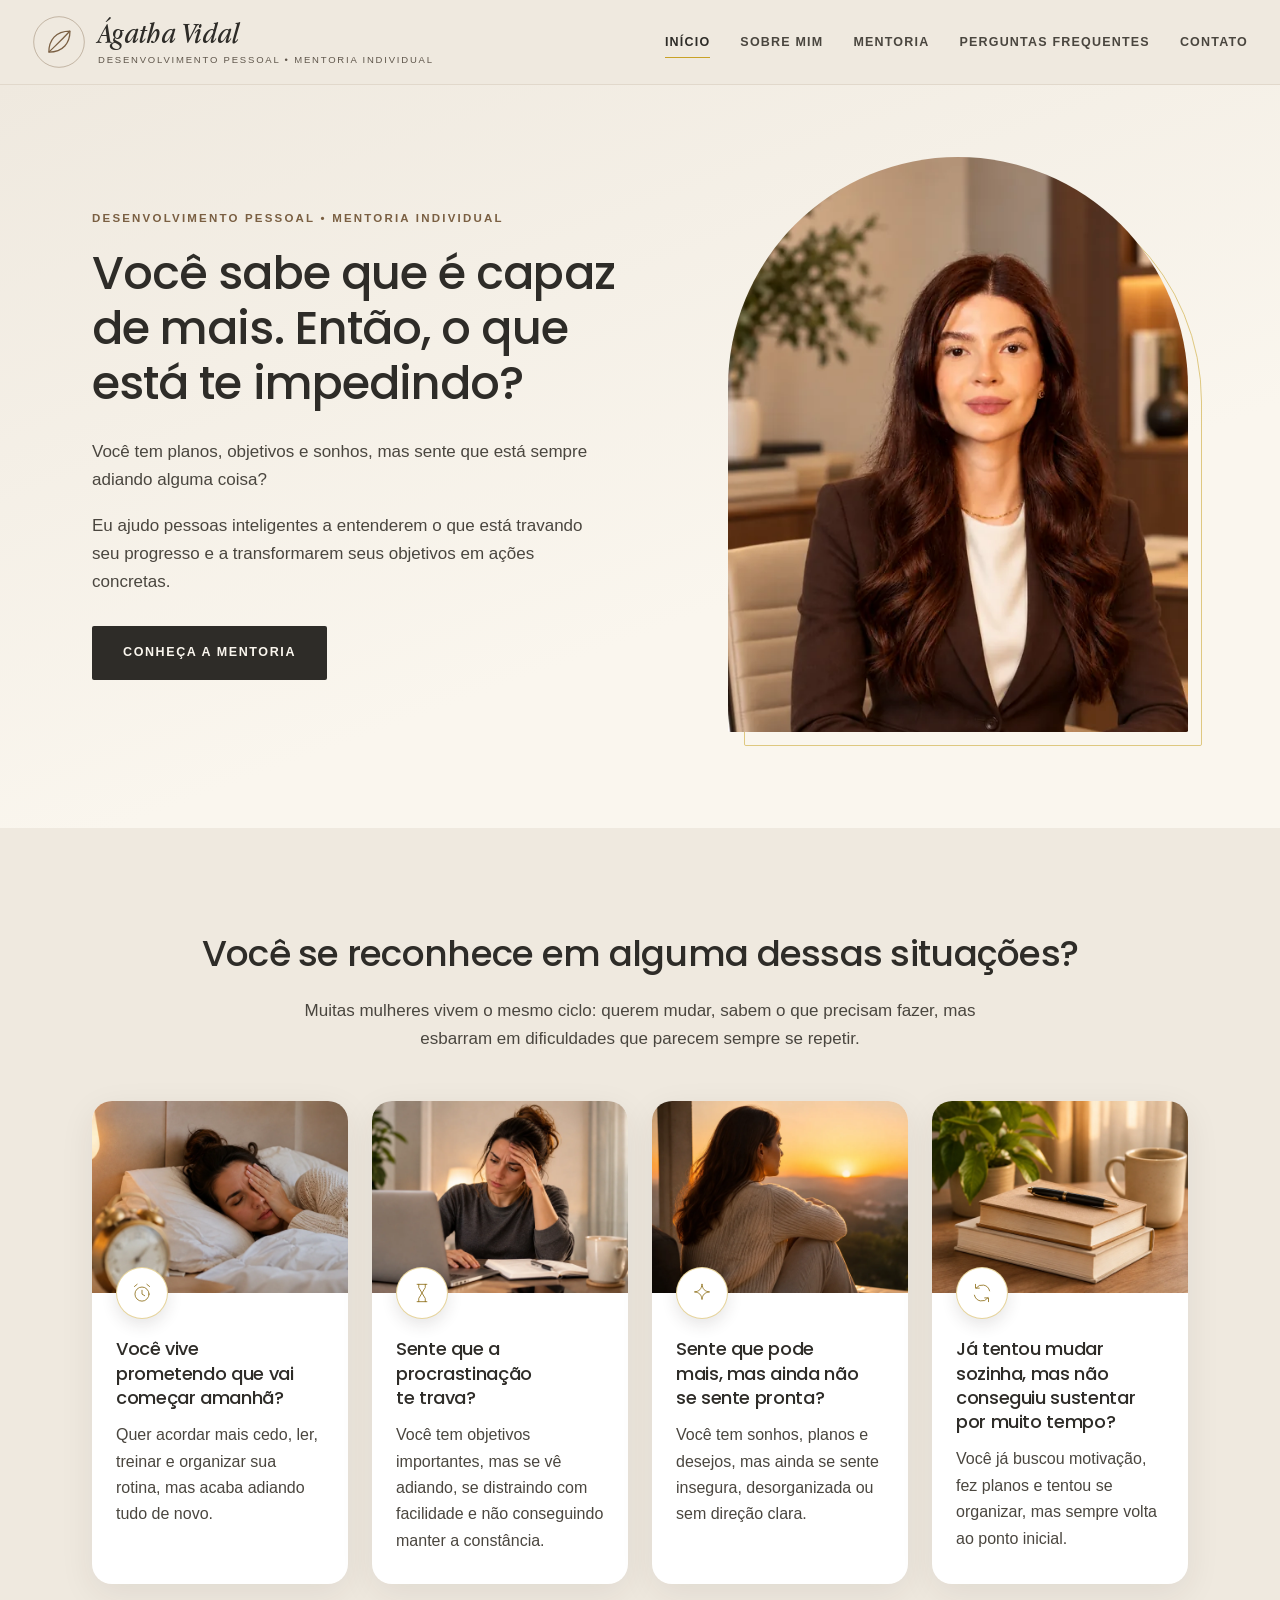
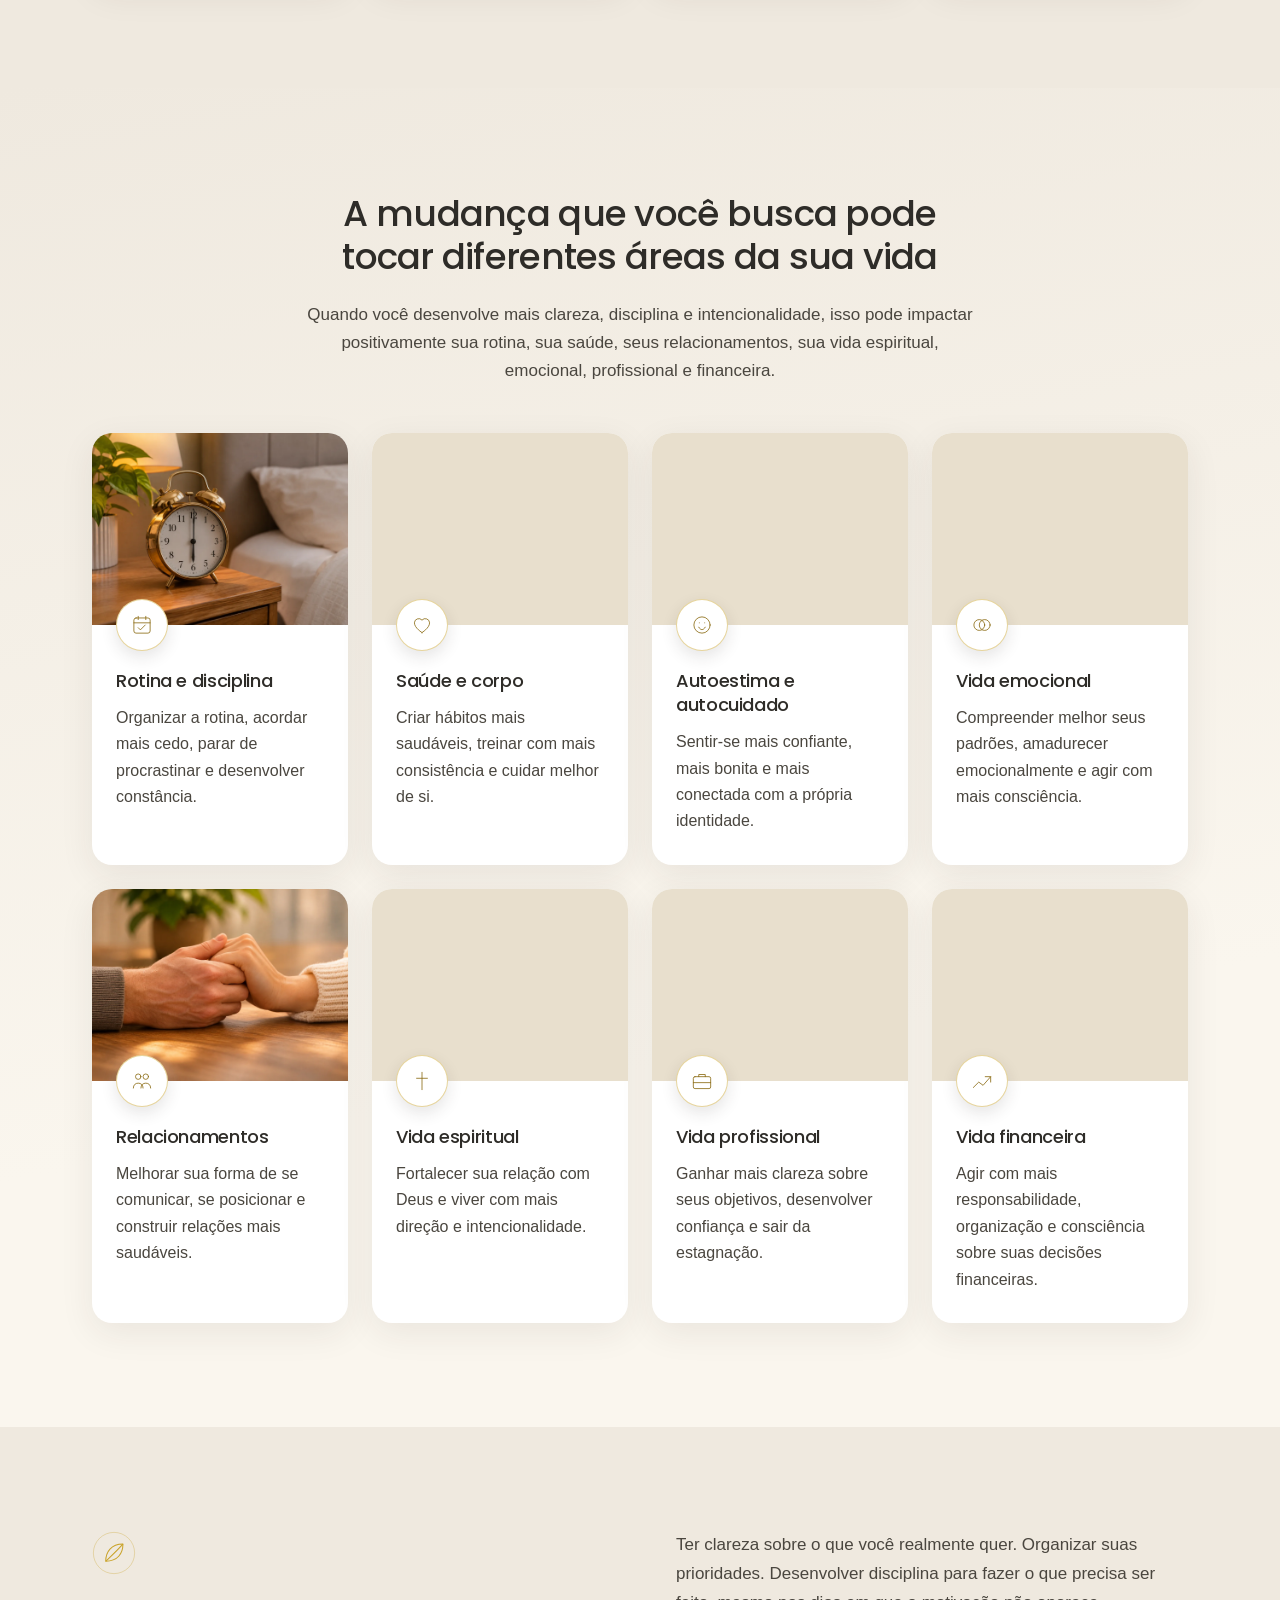
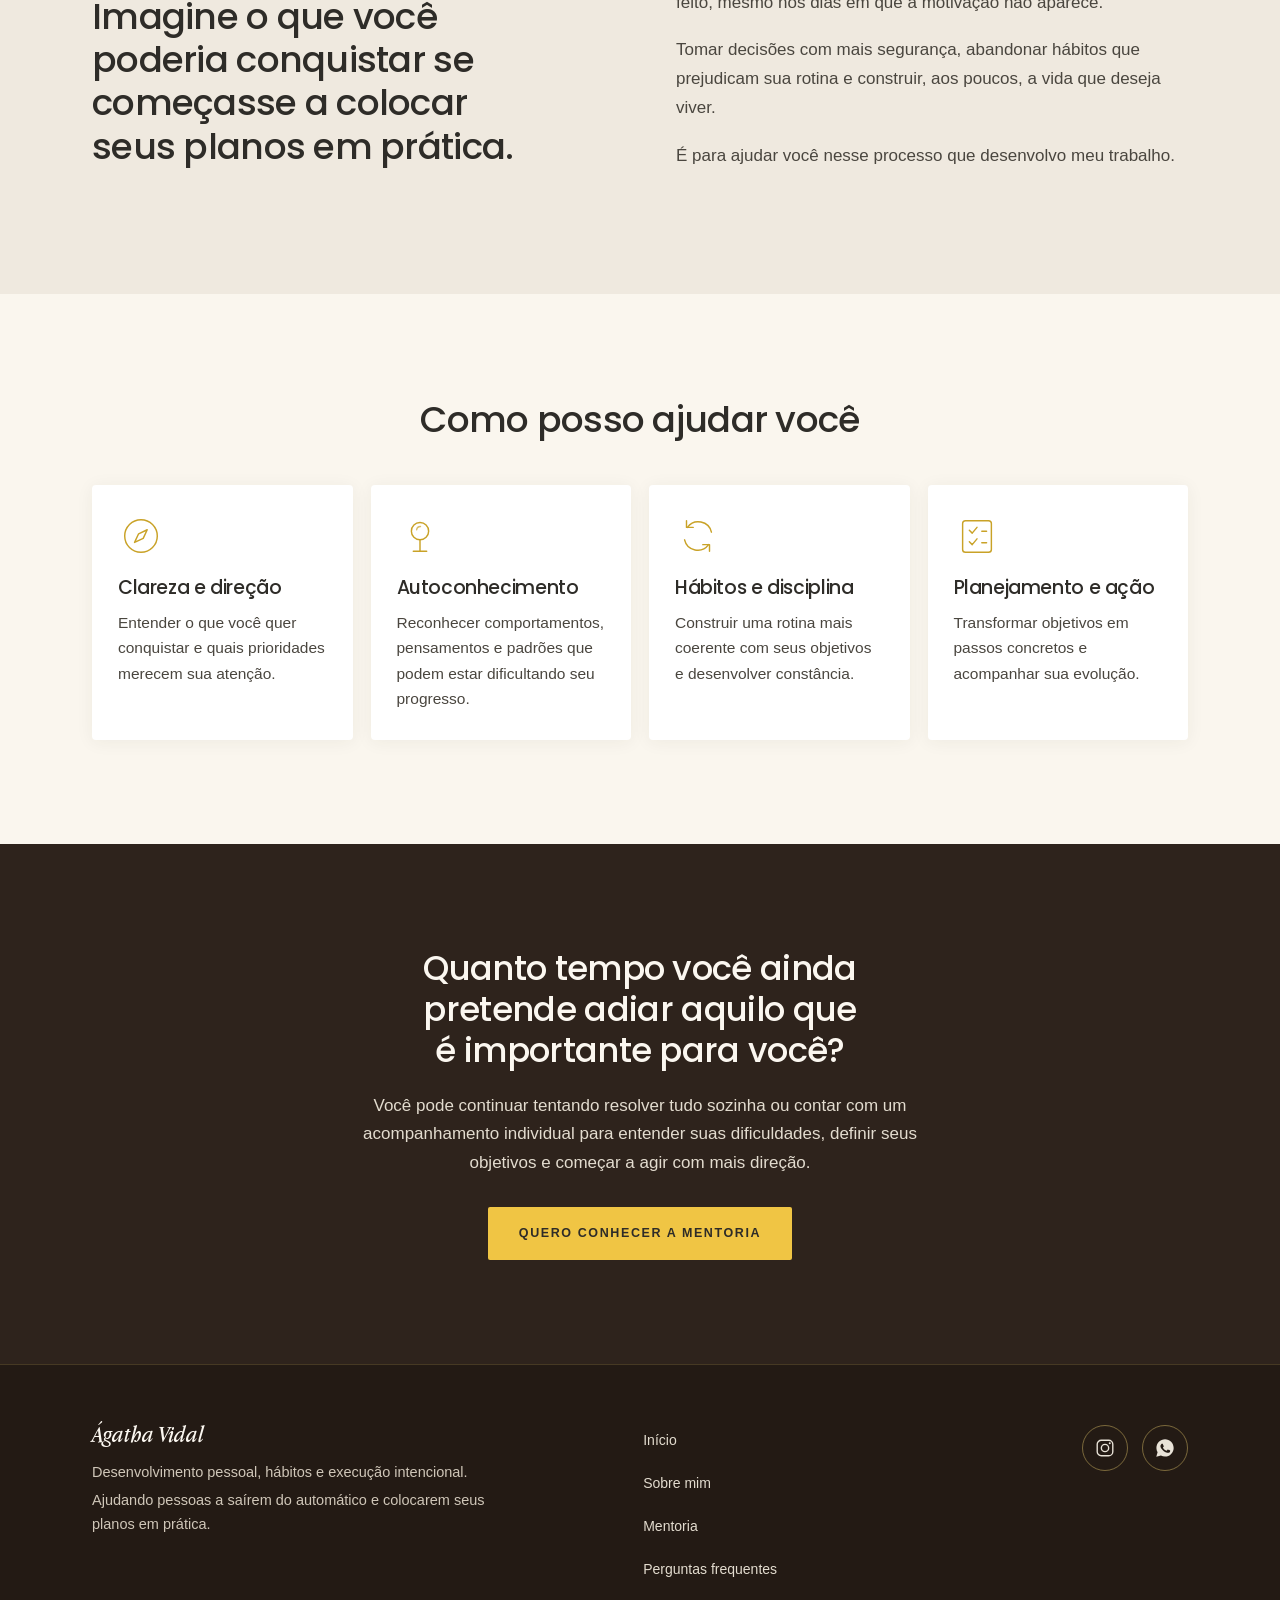
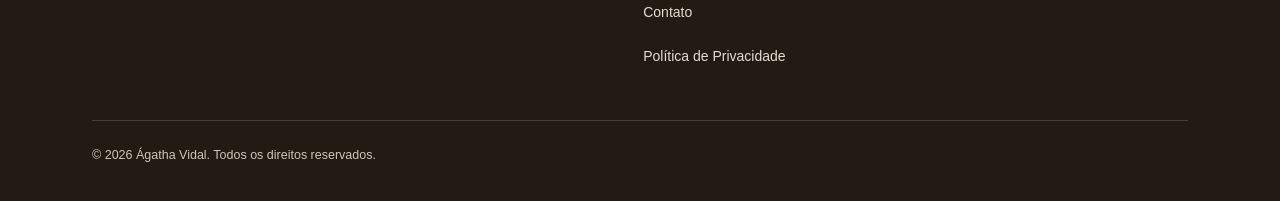
==== commit 9325ac7b: "Add FAQ question about who the mentoring is for; remove home "About" section - Perguntas frequentes:" ====
--- a/index.html
+++ b/index.html
@@ -246,24 +246,6 @@
       </div>
     </section>
 
-    <section class="band band--soft" aria-labelledby="prazer-title">
-      <div class="wrap split" data-reveal>
-        <div class="split-media">
-          <img class="pos-notebook" src="assets/img/inicio-apresentacao.webp" srcset="assets/img/inicio-apresentacao-560.webp 560w, assets/img/inicio-apresentacao.webp 962w" sizes="(min-width: 900px) 440px, 90vw" width="962" height="1634" alt="Ágatha Vidal trabalhando em um notebook, sentada à mesa de um escritório elegante" loading="lazy" decoding="async">
-        </div>
-        <div>
-          <h2 class="h-section" id="prazer-title">Prazer, sou Ágatha Vidal.</h2>
-          <div class="prose">
-            <p>Sou engenheira, tenho experiência em liderança no ambiente corporativo e formação em coaching pela Febracis.</p>
-            <p>Ao longo da minha trajetória, descobri que ter capacidade, conhecimento e boas intenções nem sempre é suficiente para alcançar aquilo que desejamos.</p>
-            <p>Foi essa percepção que aprofundou meu interesse pelo comportamento humano, pelos hábitos, pelo funcionamento da mente e pelo desenvolvimento pessoal.</p>
-            <p>Hoje, reúno minha experiência profissional, meus estudos e meus valores para ajudar pessoas a saírem do automático e colocarem seus planos em prática.</p>
-          </div>
-          <div class="btn-row"><a class="btn btn--dark" href="sobre-mim.html">Conheça minha história</a></div>
-        </div>
-      </div>
-    </section>
-
     <section class="band band--dark cta-final" aria-labelledby="convite-title">
       <div class="wrap center read" data-reveal>
         <h2 class="h-section" id="convite-title">Quanto tempo você ainda pretende adiar aquilo que é importante para você?</h2>
--- a/css/style.css
+++ b/css/style.css
@@ -522,7 +522,6 @@
 }
 
 /* Foto com posição própria por imagem (enquadramento responsivo) */
-.pos-notebook { object-position: 50% 20%; }
 .pos-about { object-position: 50% 14%; }
 .pos-mentoria { object-position: 50% 18%; }
 .pos-contact { object-position: 50% 14%; }
@@ -700,6 +699,7 @@
 
 .faq-list .answer { padding: 0 4px 24px; }
 .faq-list .answer p { margin: 0; color: var(--ink-soft); font-size: 16px; max-width: 640px; }
+.faq-list .answer p + p { margin-top: 1em; }
 
 /* ---------- Contato ---------- */
 
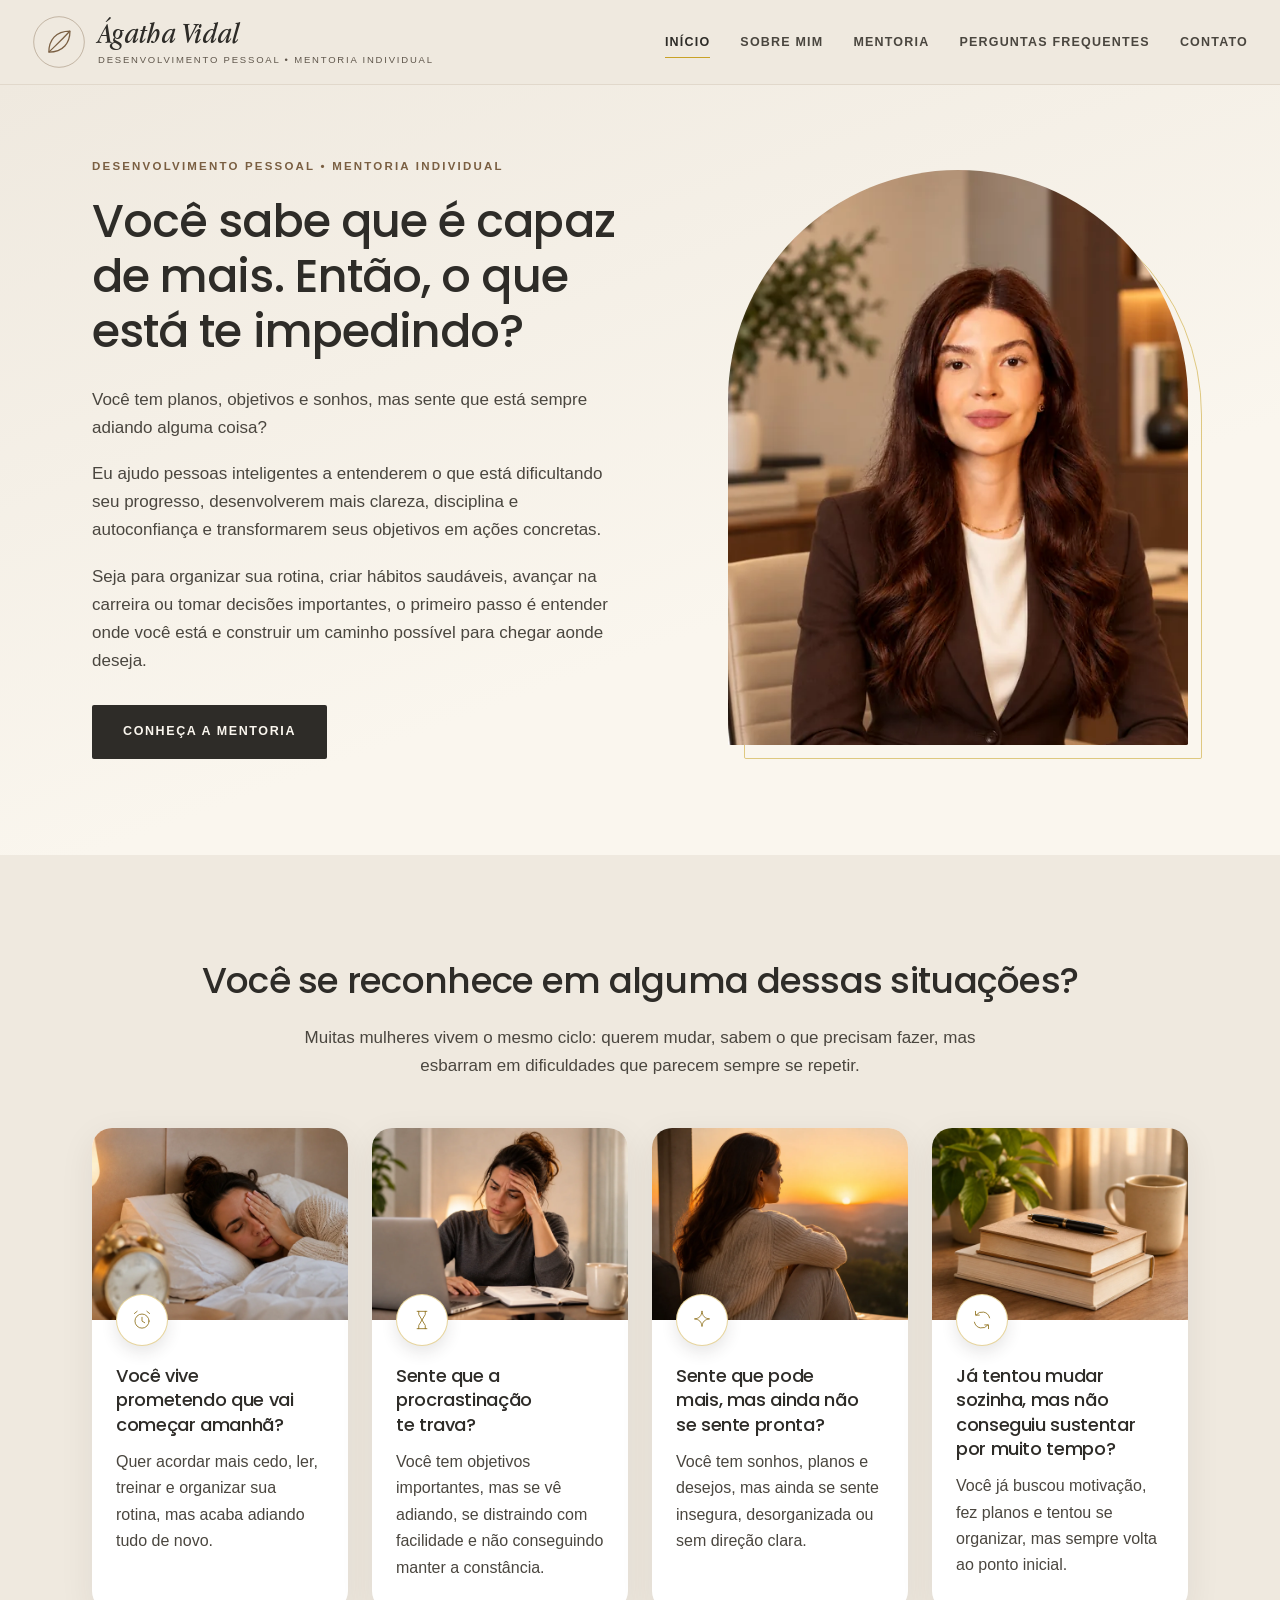
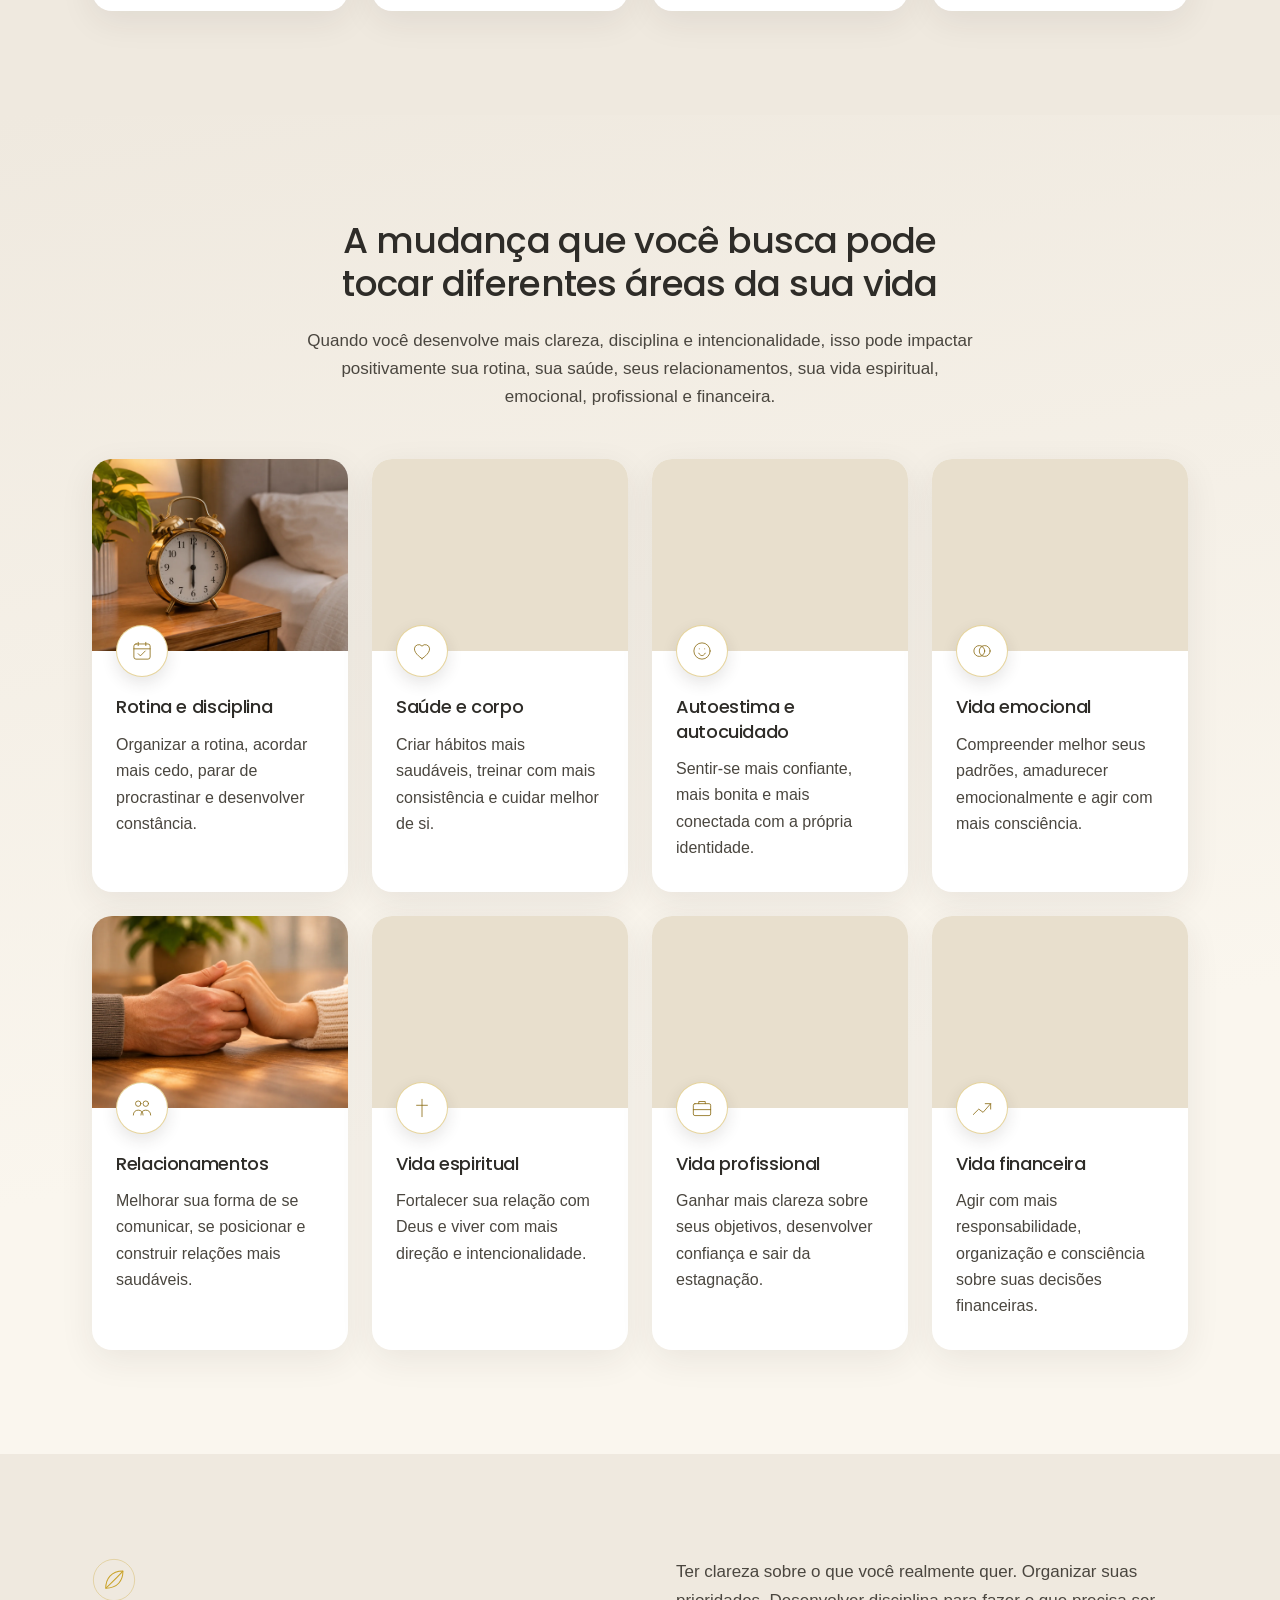
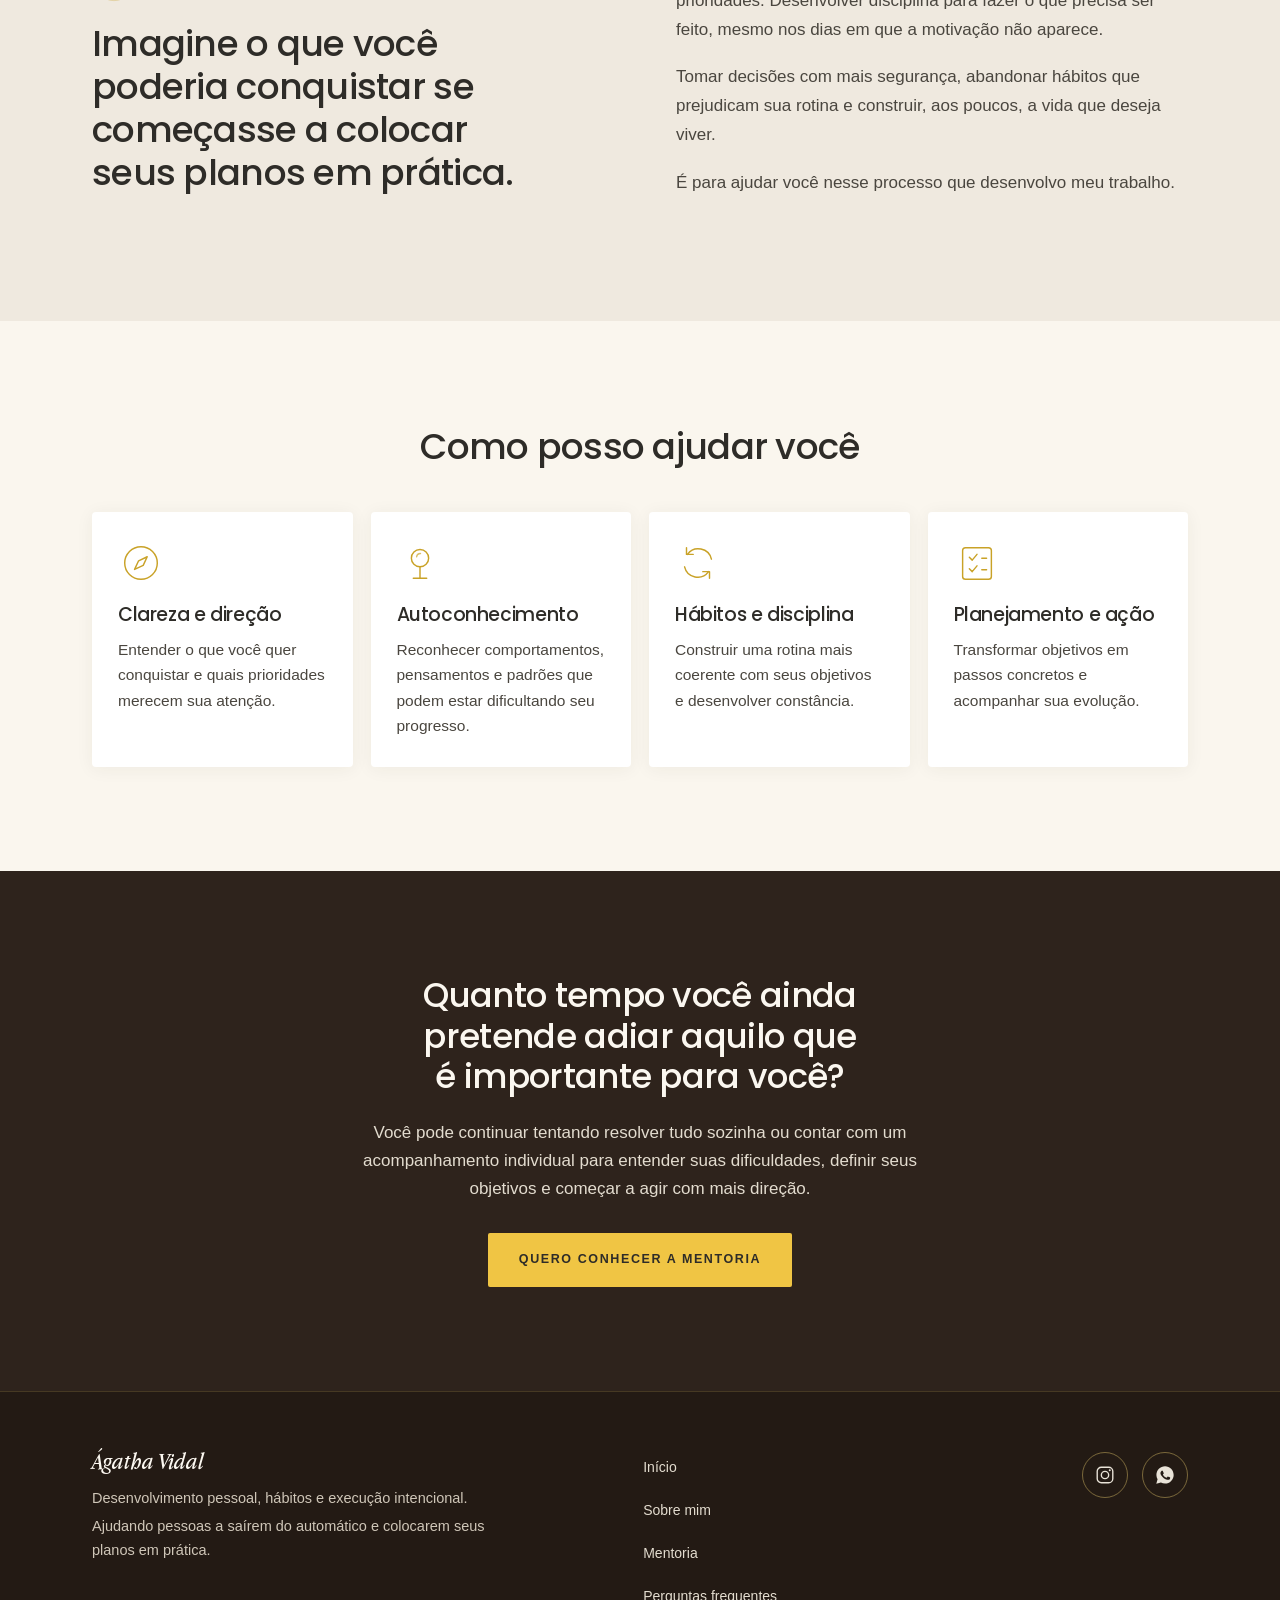
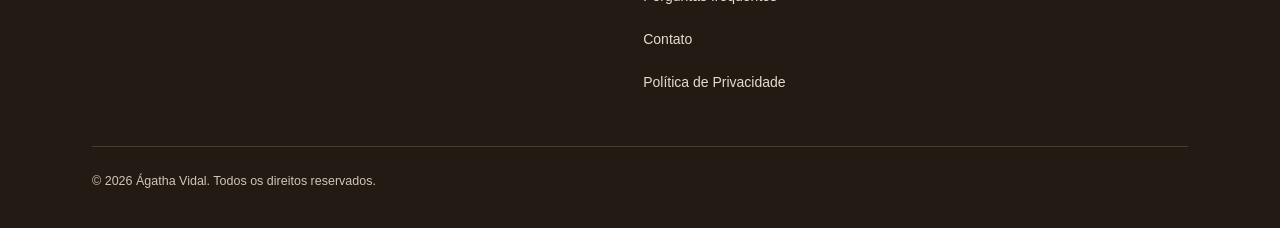
==== commit 6aa03cb8: "Update hero copy and refine "Minha trajetória" on Sobre mim - Home hero: clearer explanatory text un" ====
--- a/index.html
+++ b/index.html
@@ -67,7 +67,8 @@
           <p class="eyebrow">Desenvolvimento Pessoal • Mentoria Individual</p>
           <h1 id="hero-title">Você sabe que é capaz de mais. Então, o que está te impedindo?</h1>
           <p>Você tem planos, objetivos e sonhos, mas sente que está sempre adiando alguma coisa?</p>
-          <p>Eu ajudo pessoas inteligentes a entenderem o que está travando seu progresso e a transformarem seus objetivos em ações concretas.</p>
+          <p>Eu ajudo pessoas inteligentes a entenderem o que está dificultando seu progresso, desenvolverem mais clareza, disciplina e autoconfiança e transformarem seus objetivos em ações concretas.</p>
+          <p>Seja para organizar sua rotina, criar hábitos saudáveis, avançar na carreira ou tomar decisões importantes, o primeiro passo é entender onde você está e construir um caminho possível para chegar aonde deseja.</p>
           <div class="btn-row"><a class="btn btn--dark" href="mentoria.html">Conheça a mentoria</a></div>
         </div>
         <div class="hero-photo">
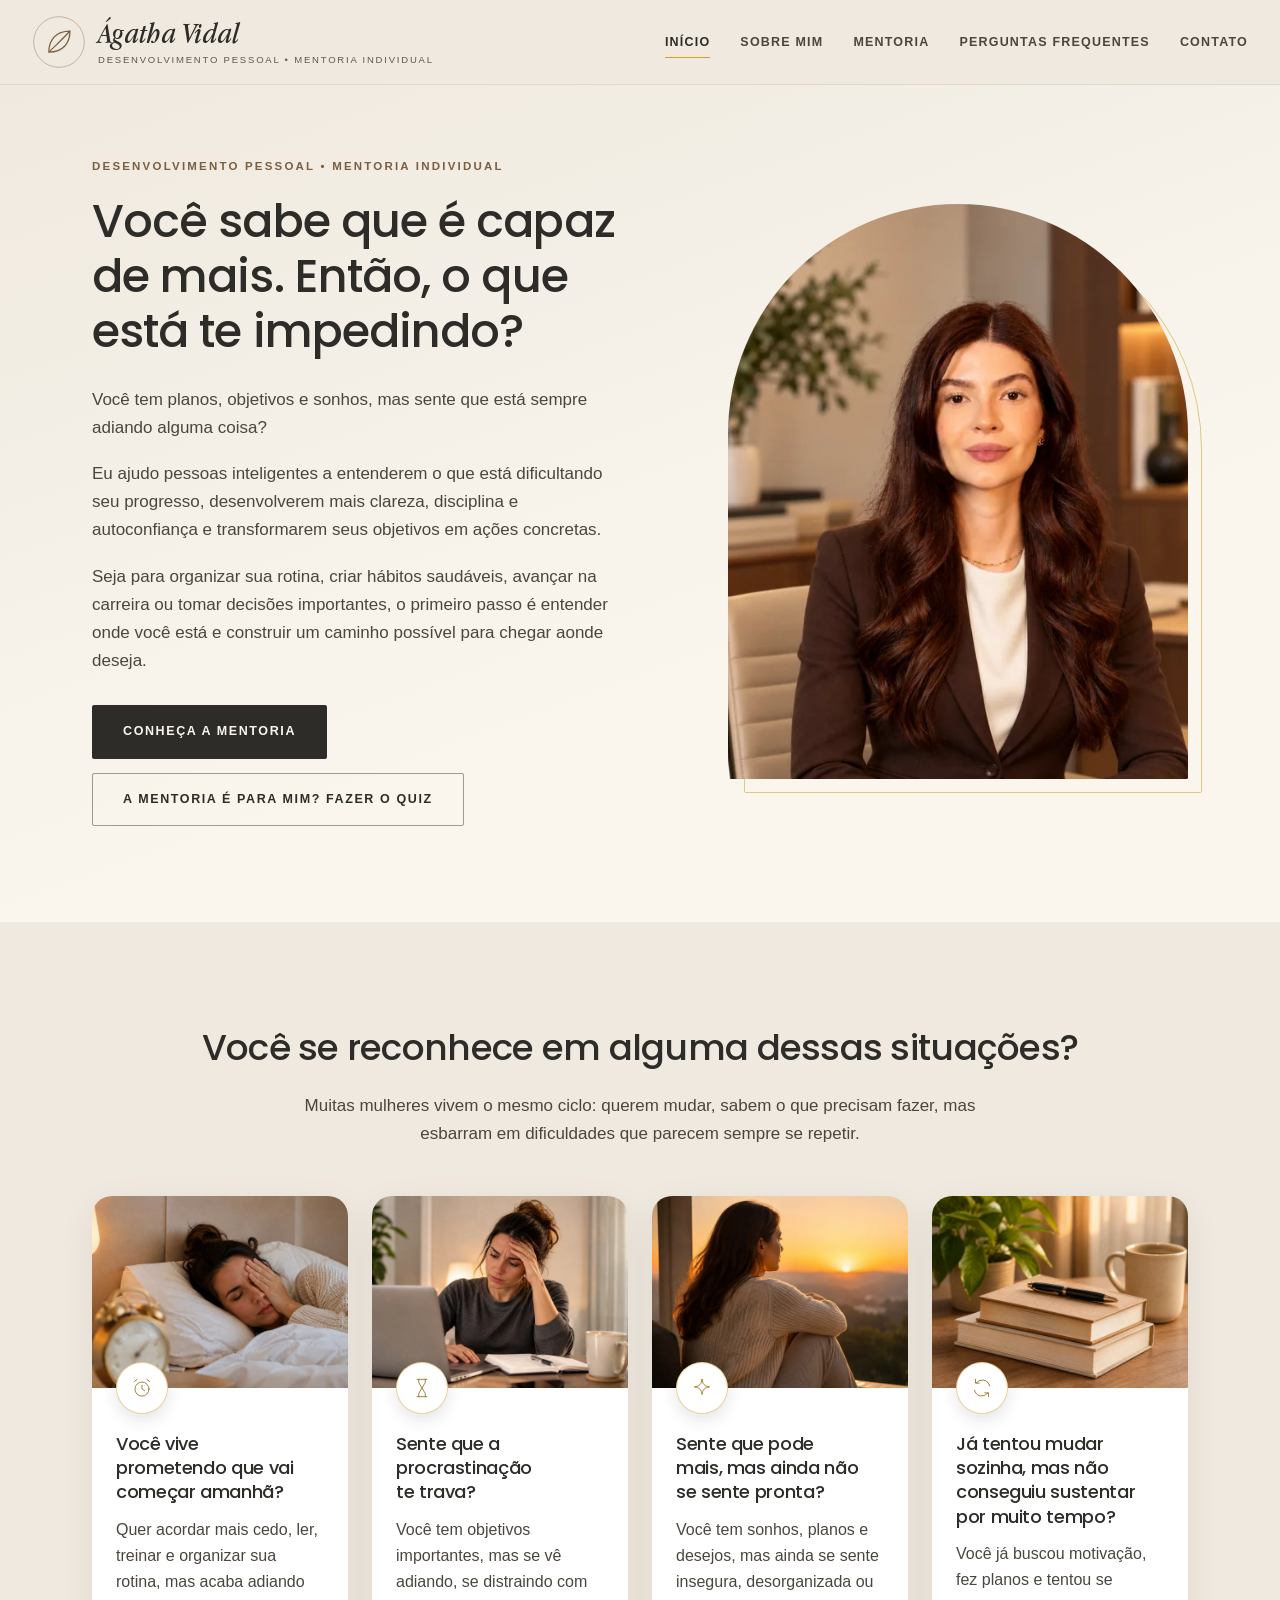
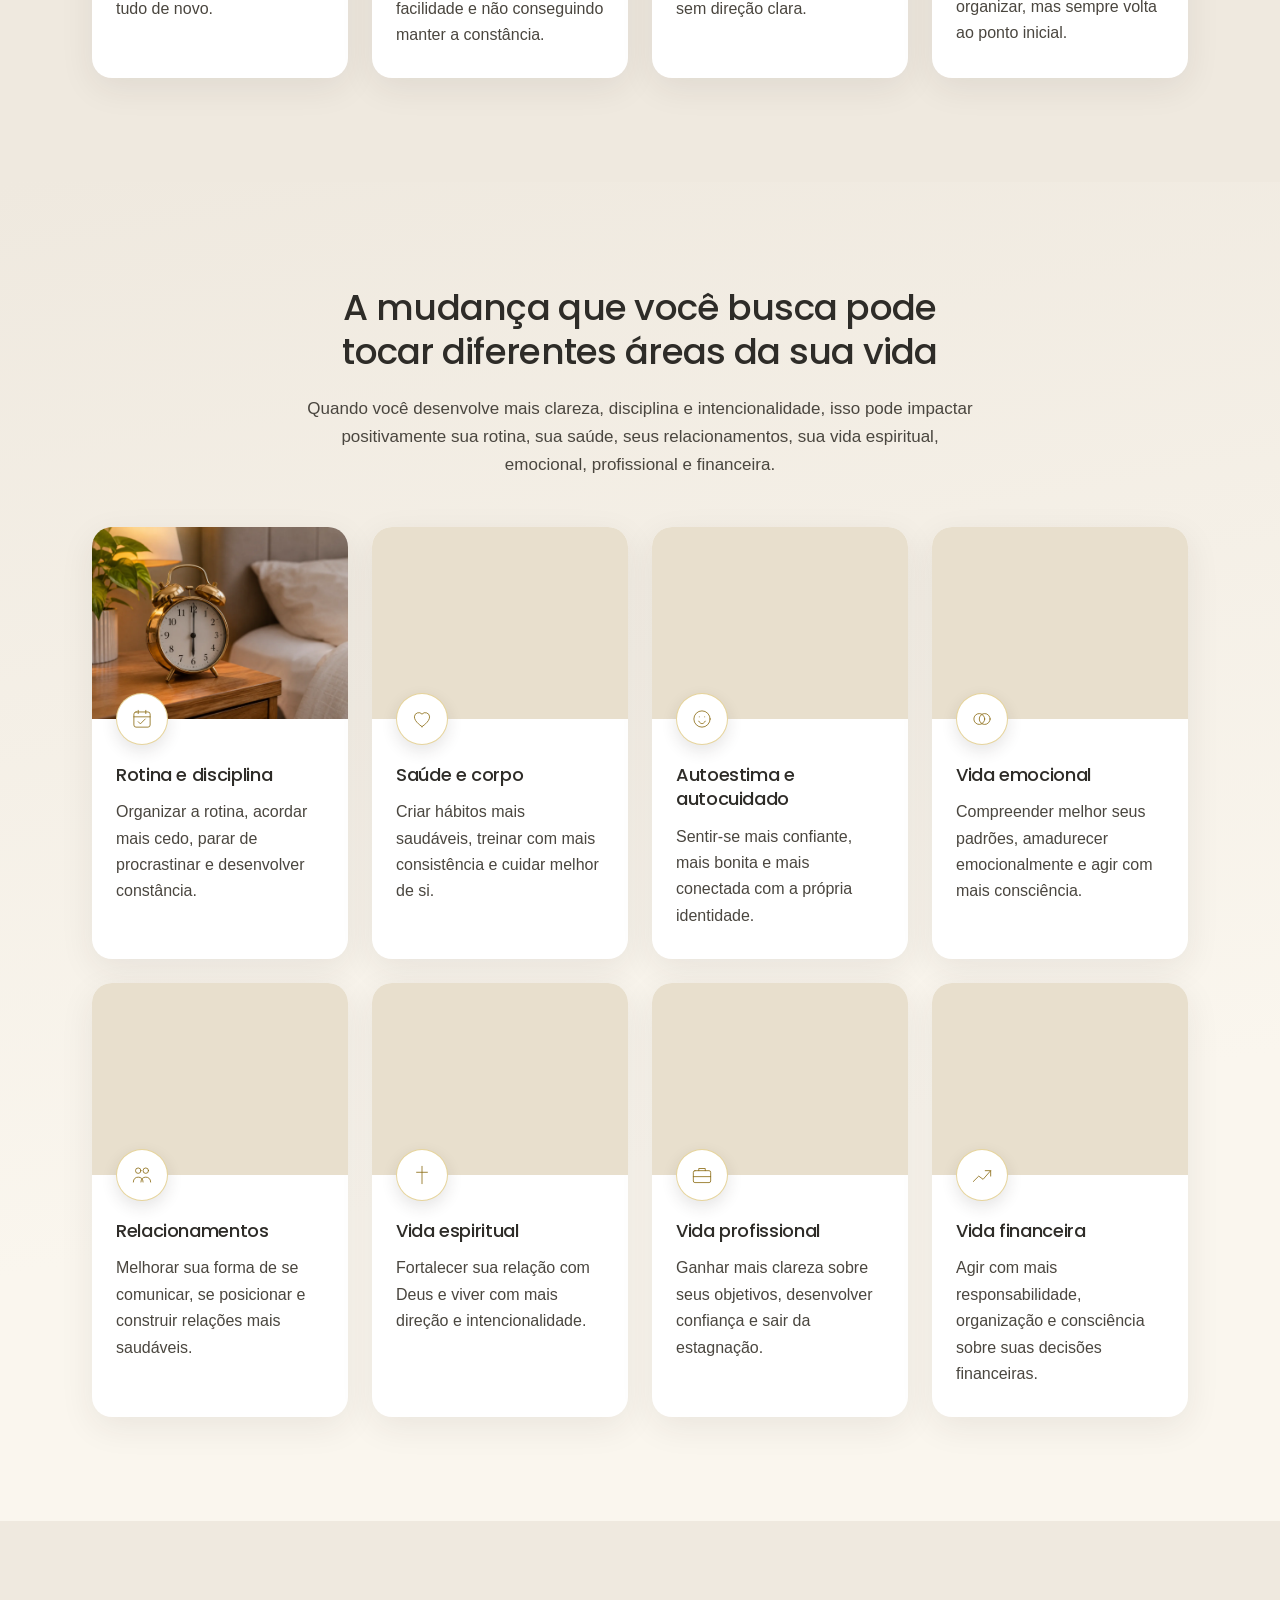
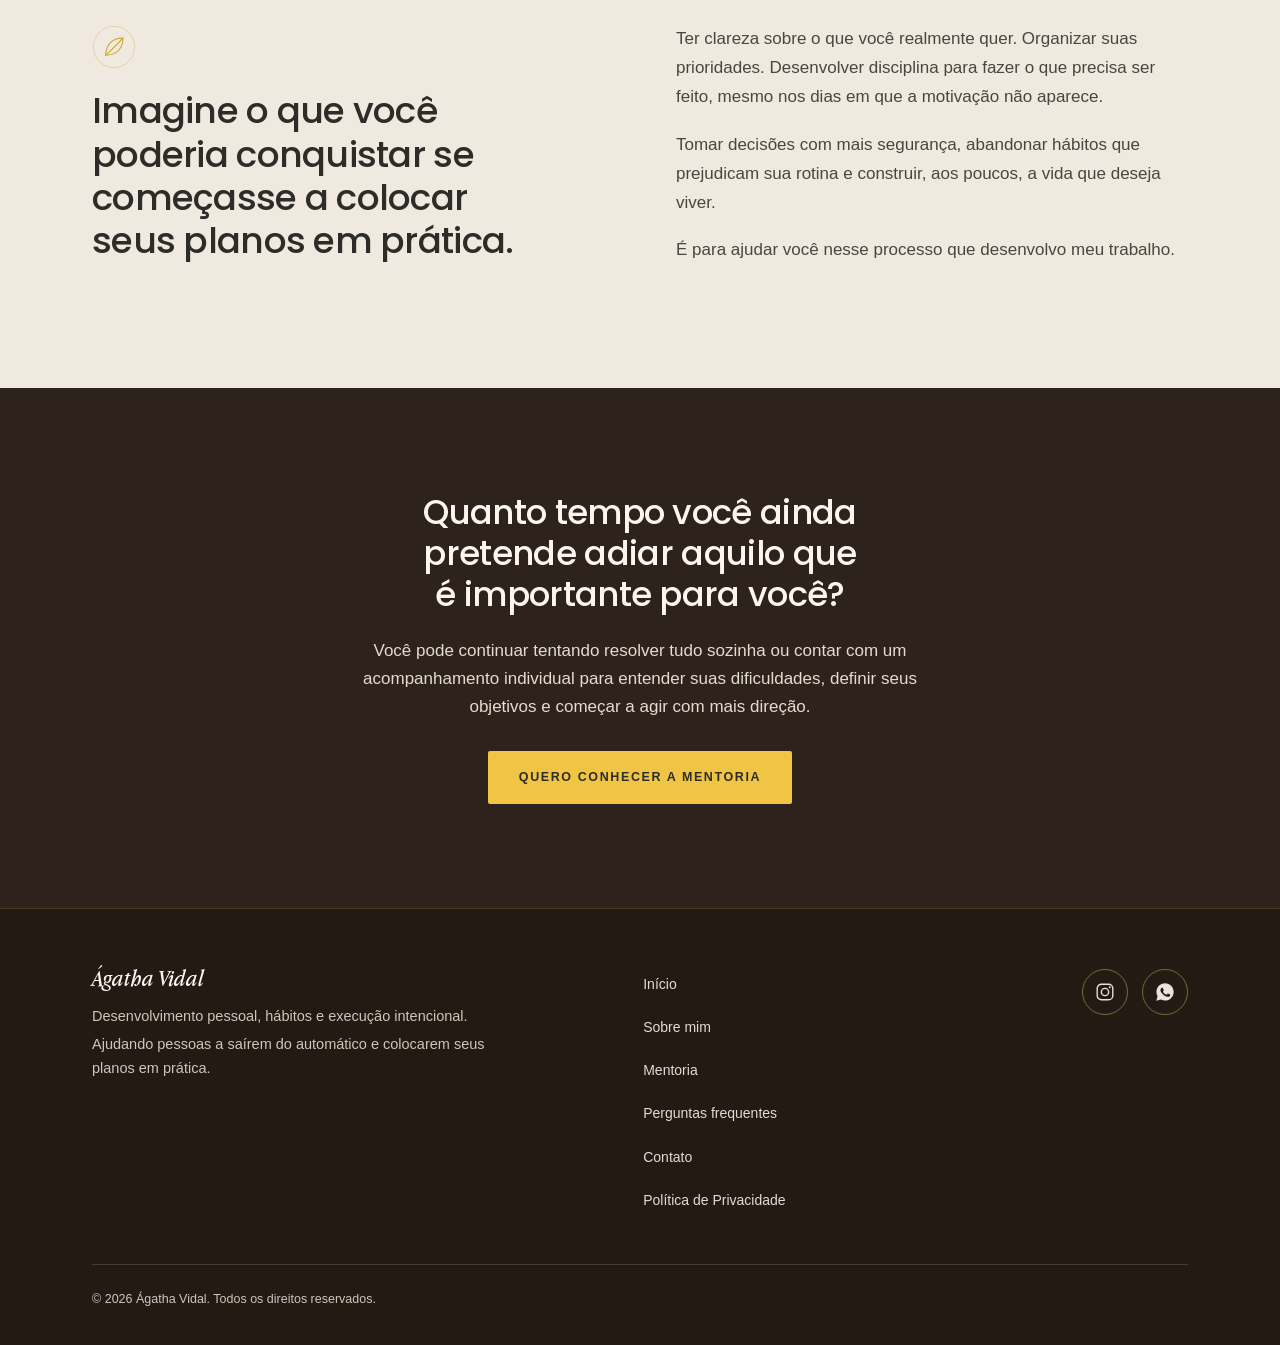
==== commit 24c95adc: "Add quiz, restructure Mentoria/Contato/FAQ, new pricing, fix internal docs - Quiz "A mentoria é para" ====
--- a/index.html
+++ b/index.html
@@ -69,7 +69,7 @@
           <p>Você tem planos, objetivos e sonhos, mas sente que está sempre adiando alguma coisa?</p>
           <p>Eu ajudo pessoas inteligentes a entenderem o que está dificultando seu progresso, desenvolverem mais clareza, disciplina e autoconfiança e transformarem seus objetivos em ações concretas.</p>
           <p>Seja para organizar sua rotina, criar hábitos saudáveis, avançar na carreira ou tomar decisões importantes, o primeiro passo é entender onde você está e construir um caminho possível para chegar aonde deseja.</p>
-          <div class="btn-row"><a class="btn btn--dark" href="mentoria.html">Conheça a mentoria</a></div>
+          <div class="btn-row"><a class="btn btn--dark" href="mentoria.html">Conheça a mentoria</a><a class="btn btn--ghost" href="quiz.html">A mentoria é para mim? Fazer o quiz</a></div>
         </div>
         <div class="hero-photo">
           <img src="assets/img/hero-inicio.webp" srcset="assets/img/hero-inicio-560.webp 560w, assets/img/hero-inicio.webp 964w" sizes="(min-width: 900px) 460px, 90vw" width="964" height="1632" alt="Ágatha Vidal sentada à mesa do escritório, de blazer marrom, olhando para a câmera com expressão confiante" fetchpriority="high">
@@ -235,18 +235,6 @@
       </div>
     </section>
 
-    <section class="band" aria-labelledby="ajuda-title">
-      <div class="wrap" data-reveal>
-        <h2 class="h-section center" id="ajuda-title">Como posso ajudar você</h2>
-        <div class="grid grid--4" style="margin-top:44px">
-        <article class="card icon-card"><span class="icon"><svg viewBox="0 0 48 48" fill="none" stroke="currentColor" stroke-width="1.5" stroke-linecap="round" stroke-linejoin="round" aria-hidden="true"><circle cx="24" cy="24" r="17"/><path d="M30.5 17.5l-4.2 9-9 4.2 4.2-9z"/></svg></span><h3>Clareza e direção</h3><p>Entender o que você quer conquistar e quais prioridades merecem sua atenção.</p></article>
-        <article class="card icon-card"><span class="icon"><svg viewBox="0 0 48 48" fill="none" stroke="currentColor" stroke-width="1.5" stroke-linecap="round" stroke-linejoin="round" aria-hidden="true"><circle cx="24" cy="19" r="9"/><path d="M24 28v6M17 40h14M24 34v6"/><path d="M20.5 17.5a4 4 0 014-3.5" opacity=".7"/></svg></span><h3>Autoconhecimento</h3><p>Reconhecer comportamentos, pensamentos e padrões que podem estar dificultando seu progresso.</p></article>
-        <article class="card icon-card"><span class="icon"><svg viewBox="0 0 48 48" fill="none" stroke="currentColor" stroke-width="1.5" stroke-linecap="round" stroke-linejoin="round" aria-hidden="true"><path d="M38 20a14 14 0 00-25-5"/><path d="M12 8v7h7"/><path d="M10 28a14 14 0 0025 5"/><path d="M36 40v-7h-7"/></svg></span><h3>Hábitos e disciplina</h3><p>Construir uma rotina mais coerente com seus objetivos e desenvolver constância.</p></article>
-        <article class="card icon-card"><span class="icon"><svg viewBox="0 0 48 48" fill="none" stroke="currentColor" stroke-width="1.5" stroke-linecap="round" stroke-linejoin="round" aria-hidden="true"><rect x="9" y="8" width="30" height="33" rx="3"/><path d="M16 18l3 3 5-6M29 19h5M16 30l3 3 5-6M29 31h5"/></svg></span><h3>Planejamento e ação</h3><p>Transformar objetivos em passos concretos e acompanhar sua evolução.</p></article>
-        </div>
-      </div>
-    </section>
-
     <section class="band band--dark cta-final" aria-labelledby="convite-title">
       <div class="wrap center read" data-reveal>
         <h2 class="h-section" id="convite-title">Quanto tempo você ainda pretende adiar aquilo que é importante para você?</h2>
@@ -269,14 +257,14 @@
         <nav class="footer-links" aria-label="Rodapé"><a href="index.html">Início</a><a href="sobre-mim.html">Sobre mim</a><a href="mentoria.html">Mentoria</a><a href="perguntas-frequentes.html">Perguntas frequentes</a><a href="contato.html">Contato</a><a href="politica-de-privacidade.html">Política de Privacidade</a></nav>
         <div class="footer-social">
           <a href="https://www.instagram.com/euagathavidal" data-instagram target="_blank" rel="noopener noreferrer" aria-label="Instagram"><svg viewBox="0 0 24 24" fill="none" aria-hidden="true"><rect x="3.5" y="3.5" width="17" height="17" rx="4.5" stroke="currentColor" stroke-width="1.5"/><circle cx="12" cy="12" r="4" stroke="currentColor" stroke-width="1.5"/><circle cx="17.2" cy="6.8" r="1.1" fill="currentColor"/></svg></a>
-          <a href="https://wa.me/5512997304566?text=Ol%C3%A1%2C%20%C3%81gatha%21%20Conheci%20sua%20mentoria%20pelo%20site%20e%20gostaria%20de%20saber%20como%20funciona%20o%20acompanhamento%20individual." data-wa="geral" target="_blank" rel="noopener noreferrer" aria-label="WhatsApp"><svg viewBox="0 0 24 24" fill="currentColor" aria-hidden="true"><path d="M12.04 2.5c-5.2 0-9.42 4.22-9.42 9.41 0 1.66.44 3.28 1.26 4.7L2.5 21.5l5.04-1.32a9.4 9.4 0 004.5 1.15h.01c5.19 0 9.41-4.22 9.41-9.42 0-5.19-4.22-9.41-9.42-9.41zm5.5 13.46c-.23.65-1.35 1.25-1.85 1.29-.48.04-.93.21-3.14-.66-2.64-1.04-4.32-3.75-4.45-3.92-.13-.17-1.06-1.42-1.06-2.7 0-1.29.67-1.92.91-2.18.24-.26.52-.33.69-.33h.5c.16 0 .38-.6.59.45.23.54.76 1.87.83 2 .07.14.11.3.02.47-.09.17-.13.28-.26.43l-.4.46c-.13.13-.27.28-.12.54.15.27.68 1.11 1.45 1.8 1 .89 1.84 1.17 2.1 1.3.26.13.42.11.57-.07.16-.18.66-.76.83-1.03.18-.26.35-.22.59-.13.24.09 1.52.72 1.78.85.26.13.43.2.5.31.07.11.07.63-.16 1.27z"/></svg></a>
+          <a href="https://wa.me/5512997304566?text=Ol%C3%A1%2C%20%C3%81gatha%21%20Estou%20no%20seu%20site%20e%20gostaria%20de%20tirar%20uma%20d%C3%BAvida." data-wa="geral" target="_blank" rel="noopener noreferrer" aria-label="WhatsApp"><svg viewBox="0 0 24 24" fill="currentColor" aria-hidden="true"><path d="M12.04 2.5c-5.2 0-9.42 4.22-9.42 9.41 0 1.66.44 3.28 1.26 4.7L2.5 21.5l5.04-1.32a9.4 9.4 0 004.5 1.15h.01c5.19 0 9.41-4.22 9.41-9.42 0-5.19-4.22-9.41-9.42-9.41zm5.5 13.46c-.23.65-1.35 1.25-1.85 1.29-.48.04-.93.21-3.14-.66-2.64-1.04-4.32-3.75-4.45-3.92-.13-.17-1.06-1.42-1.06-2.7 0-1.29.67-1.92.91-2.18.24-.26.52-.33.69-.33h.5c.16 0 .38-.6.59.45.23.54.76 1.87.83 2 .07.14.11.3.02.47-.09.17-.13.28-.26.43l-.4.46c-.13.13-.27.28-.12.54.15.27.68 1.11 1.45 1.8 1 .89 1.84 1.17 2.1 1.3.26.13.42.11.57-.07.16-.18.66-.76.83-1.03.18-.26.35-.22.59-.13.24.09 1.52.72 1.78.85.26.13.43.2.5.31.07.11.07.63-.16 1.27z"/></svg></a>
         </div>
       </div>
       <p class="footer-copy">© 2026 Ágatha Vidal. Todos os direitos reservados.</p>
     </div>
   </footer>
 
-  <a class="wa-float" id="wa-float" href="https://wa.me/5512997304566?text=Ol%C3%A1%2C%20%C3%81gatha%21%20Conheci%20sua%20mentoria%20pelo%20site%20e%20gostaria%20de%20saber%20como%20funciona%20o%20acompanhamento%20individual." data-wa="geral" target="_blank" rel="noopener noreferrer" aria-label="Conversar pelo WhatsApp" hidden><svg viewBox="0 0 24 24" fill="currentColor" aria-hidden="true"><path d="M12.04 2.5c-5.2 0-9.42 4.22-9.42 9.41 0 1.66.44 3.28 1.26 4.7L2.5 21.5l5.04-1.32a9.4 9.4 0 004.5 1.15h.01c5.19 0 9.41-4.22 9.41-9.42 0-5.19-4.22-9.41-9.42-9.41zm5.5 13.46c-.23.65-1.35 1.25-1.85 1.29-.48.04-.93.21-3.14-.66-2.64-1.04-4.32-3.75-4.45-3.92-.13-.17-1.06-1.42-1.06-2.7 0-1.29.67-1.92.91-2.18.24-.26.52-.33.69-.33h.5c.16 0 .38-.6.59.45.23.54.76 1.87.83 2 .07.14.11.3.02.47-.09.17-.13.28-.26.43l-.4.46c-.13.13-.27.28-.12.54.15.27.68 1.11 1.45 1.8 1 .89 1.84 1.17 2.1 1.3.26.13.42.11.57-.07.16-.18.66-.76.83-1.03.18-.26.35-.22.59-.13.24.09 1.52.72 1.78.85.26.13.43.2.5.31.07.11.07.63-.16 1.27z"/></svg></a>
+  <a class="wa-float" id="wa-float" href="https://wa.me/5512997304566?text=Ol%C3%A1%2C%20%C3%81gatha%21%20Estou%20no%20seu%20site%20e%20gostaria%20de%20tirar%20uma%20d%C3%BAvida." data-wa="geral" target="_blank" rel="noopener noreferrer" aria-label="Conversar pelo WhatsApp" hidden><svg viewBox="0 0 24 24" fill="currentColor" aria-hidden="true"><path d="M12.04 2.5c-5.2 0-9.42 4.22-9.42 9.41 0 1.66.44 3.28 1.26 4.7L2.5 21.5l5.04-1.32a9.4 9.4 0 004.5 1.15h.01c5.19 0 9.41-4.22 9.41-9.42 0-5.19-4.22-9.41-9.42-9.41zm5.5 13.46c-.23.65-1.35 1.25-1.85 1.29-.48.04-.93.21-3.14-.66-2.64-1.04-4.32-3.75-4.45-3.92-.13-.17-1.06-1.42-1.06-2.7 0-1.29.67-1.92.91-2.18.24-.26.52-.33.69-.33h.5c.16 0 .38-.6.59.45.23.54.76 1.87.83 2 .07.14.11.3.02.47-.09.17-.13.28-.26.43l-.4.46c-.13.13-.27.28-.12.54.15.27.68 1.11 1.45 1.8 1 .89 1.84 1.17 2.1 1.3.26.13.42.11.57-.07.16-.18.66-.76.83-1.03.18-.26.35-.22.59-.13.24.09 1.52.72 1.78.85.26.13.43.2.5.31.07.11.07.63-.16 1.27z"/></svg></a>
 
   <script src="js/config.js"></script>
   <script src="js/script.js"></script>
--- a/css/style.css
+++ b/css/style.css
@@ -489,16 +489,6 @@
   .transform-grid .h-section { position: sticky; top: calc(var(--header-h) + 28px); }
 }
 
-/* Cards com ícone */
-.icon-card .icon {
-  display: block;
-  width: 46px; height: 46px;
-  margin-bottom: 18px;
-  color: var(--gold-line);
-}
-
-.icon-card .icon svg { width: 100%; height: 100%; }
-
 /* ---------- Divisão foto + texto ---------- */
 
 .split { display: grid; gap: 40px; align-items: center; }
@@ -617,50 +607,55 @@
   .steps li:last-child::after { display: none; }
 }
 
-/* ---------- Investimento ---------- */
-
-.plans { display: grid; gap: 22px; margin-top: 44px; }
-
-.plans[hidden], #pricing-extra[hidden], #pricing-fallback[hidden] { display: none; }
-
-.plan {
-  display: flex;
-  flex-direction: column;
-  background: var(--white);
-  border: 1px solid rgba(139,111,78,.28);
-  border-radius: 4px;
-  padding: 34px 28px;
-}
-
-.plan-kicker {
-  font-size: 11px;
-  font-weight: 700;
-  letter-spacing: 2.4px;
-  text-transform: uppercase;
-  color: var(--brown);
-  margin: 0 0 6px;
-}
-
-.plan h3 { font-size: 28px; margin-bottom: 22px; }
-
-.plan-lines { display: grid; gap: 11px; margin-bottom: 30px; flex: 1; }
-
-.plan-lines li { font-size: 15.5px; color: var(--ink-soft); padding-bottom: 11px; border-bottom: 1px solid rgba(139,111,78,.16); }
-.plan-lines li:last-child { border-bottom: none; padding-bottom: 0; }
-.plan-lines strong { color: var(--ink); font-weight: 700; }
-.plan-cash strong { color: var(--gold); }
-
-@media (min-width: 760px) {
-  .plans { grid-template-columns: repeat(2, 1fr); gap: 28px; max-width: 920px; margin-left: auto; margin-right: auto; }
-  .plan { padding: 40px 36px; }
-}
-
-.pricing-extra { max-width: 760px; margin: 40px auto 0; text-align: center; }
-.pricing-extra p { font-size: 15.5px; color: var(--ink-soft); }
-
-.pricing-fallback { max-width: 700px; margin: 36px auto 0; text-align: center; }
-.pricing-fallback h3 { font-size: clamp(22px, 5vw, 28px); margin-bottom: 14px; }
-.pricing-fallback p { color: var(--ink-soft); }
+/* ---------- Mentoria: storytelling editorial e CTA do quiz ---------- */
+
+.narrative { padding: calc(var(--section-y) + 12px) 0; }
+.story-inner { max-width: 1000px; margin: 0 auto; }
+
+.story-lead {
+  position: relative;
+  margin: 0 0 44px;
+  padding-top: 28px;
+  font-family: var(--font-heading);
+  font-size: clamp(24px, 4.8vw, 40px);
+  font-weight: 500;
+  letter-spacing: -.02em;
+  line-height: 1.3;
+  color: #FBF7F0;
+  text-wrap: balance;
+}
+
+/* filete dourado como único ornamento */
+.story-lead::before {
+  content: '';
+  position: absolute; top: 0; left: 0;
+  width: 64px; height: 2px;
+  background: var(--gold-lt);
+}
+
+.story-cols { display: grid; gap: 22px; }
+.story-cols p { margin: 0; font-size: 19px; line-height: 1.7; color: #E3DCCF; }
+
+@media (min-width: 860px) {
+  .story-cols { grid-template-columns: 1fr 1fr; gap: 56px; }
+}
+
+.steps-note {
+  max-width: 680px;
+  margin: 44px auto 0;
+  padding-top: 22px;
+  border-top: 1px solid rgba(139,111,78,.3);
+  text-align: center;
+  font-size: 16px;
+  line-height: 1.6;
+  color: var(--muted);
+}
+
+.cta-strip { padding: 52px 0; }
+.cta-strip .btn { min-width: 280px; }
+@media (max-width: 520px) { .cta-strip .btn { width: 100%; min-width: 0; } }
+
+.faq-list .answer a { color: var(--gold); font-weight: 700; text-underline-offset: 3px; }
 
 /* ---------- FAQ ---------- */
 
@@ -715,23 +710,28 @@
   border-radius: 999px 999px 8px 8px;
 }
 
-.contact-note { margin-top: 30px; }
+.contact-path { margin-top: 30px; }
+.contact-path h2 { font-size: clamp(22px, 4.6vw, 28px); margin-bottom: 10px; }
+.contact-path p { margin: 0; font-size: 17px; color: var(--ink-soft); }
+.contact-path .btn-row { margin-top: 20px; }
+
+/* Caminho principal: cartão em destaque. Secundário: discreto, separado por um filete. */
+.contact-path--primary {
+  background: var(--white);
+  border-left: 3px solid var(--gold-line);
+  border-radius: 4px 14px 14px 4px;
+  padding: 26px 24px 28px;
+  box-shadow: 0 10px 30px rgba(46,44,40,.07);
+}
+
+.contact-path--secondary { padding-top: 26px; border-top: 1px solid rgba(139,111,78,.28); }
+
+.contact-note { margin-top: 34px; }
 
 @media (min-width: 900px) {
   .contact-grid { grid-template-columns: 1.15fr .85fr; gap: 80px; }
   .contact-photo { order: 0; }
   .contact-photo img { max-width: 400px; margin: 0 0 0 auto; }
-}
-
-.channels { margin-top: 56px; display: grid; gap: 18px; }
-
-.channel { display: flex; flex-direction: column; align-items: flex-start; padding: 32px 28px; }
-.channel .icon { display: block; width: 38px; height: 38px; margin-bottom: 16px; color: var(--gold-line); }
-.channel .icon svg { width: 100%; height: 100%; }
-.channel p { margin-bottom: 22px; flex: 1; }
-
-@media (min-width: 700px) {
-  .channels { grid-template-columns: repeat(2, 1fr); gap: 24px; }
 }
 
 /* ---------- Política de privacidade ---------- */
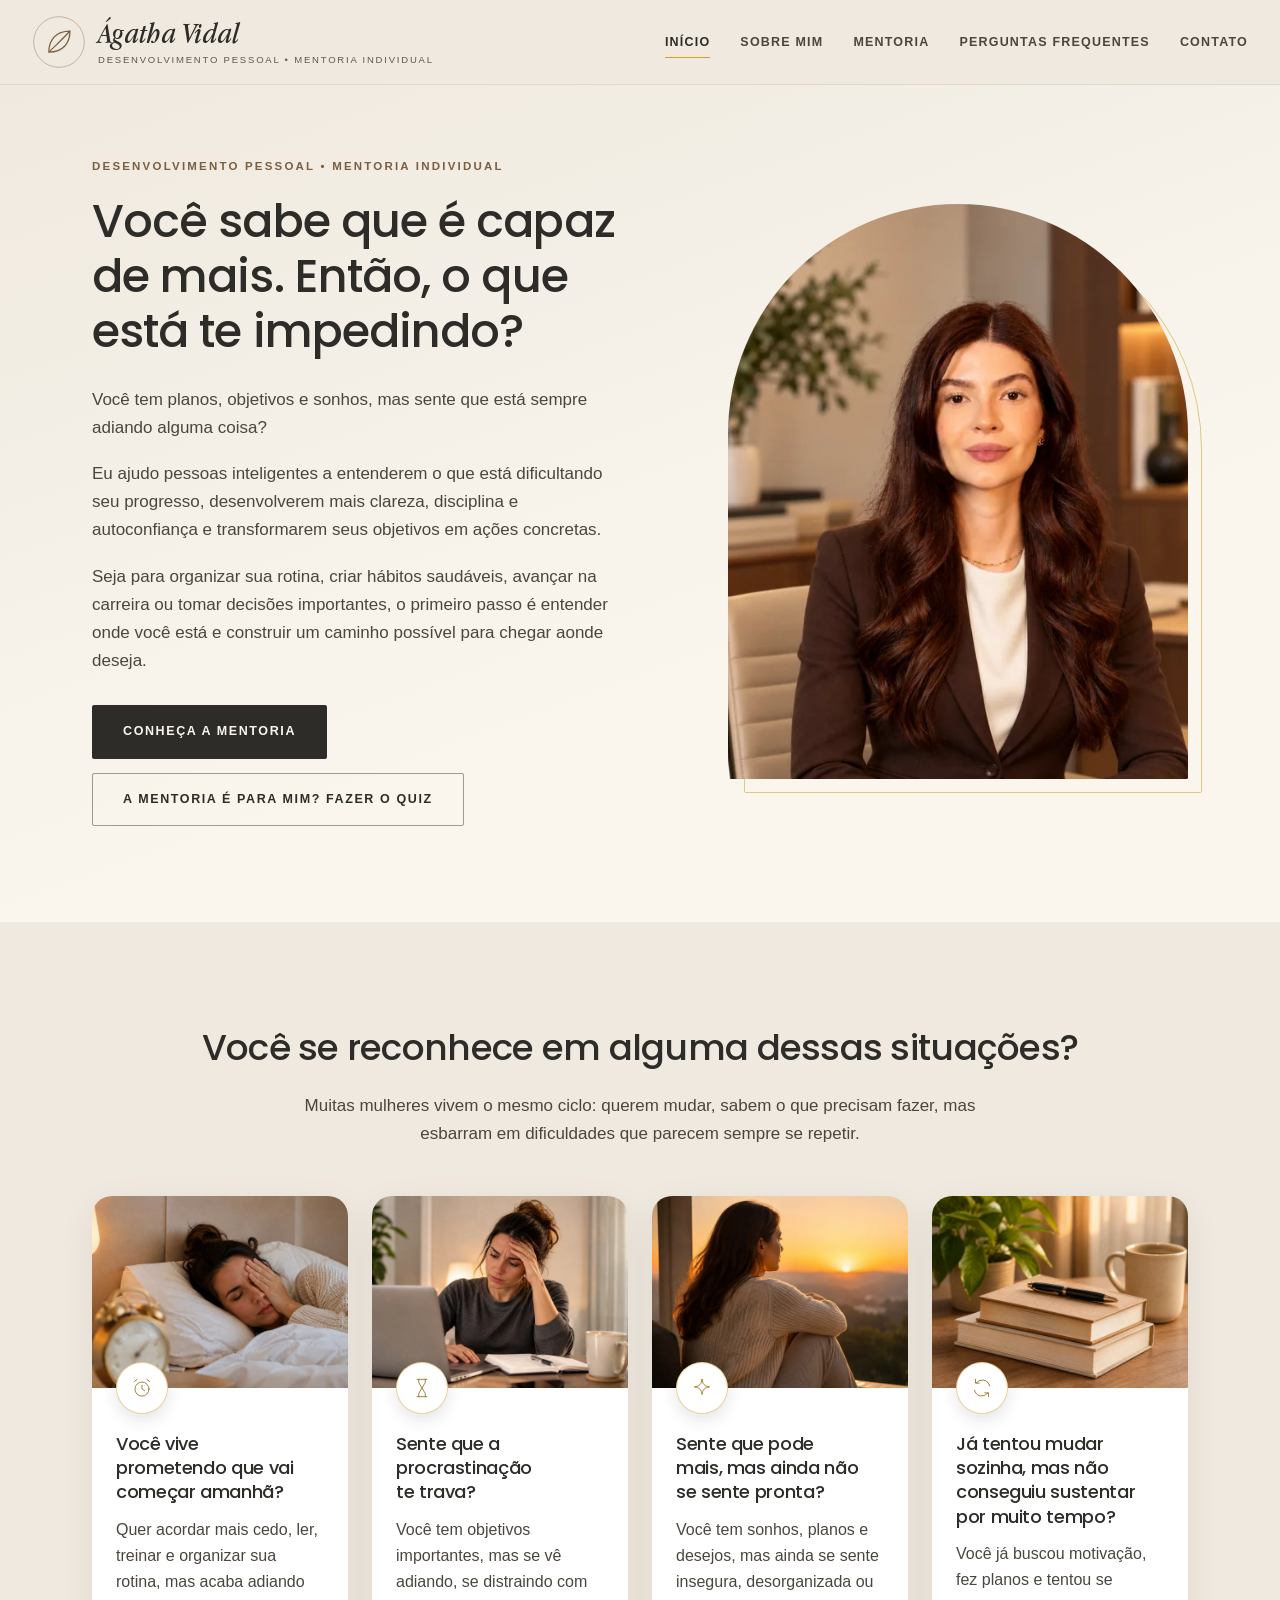
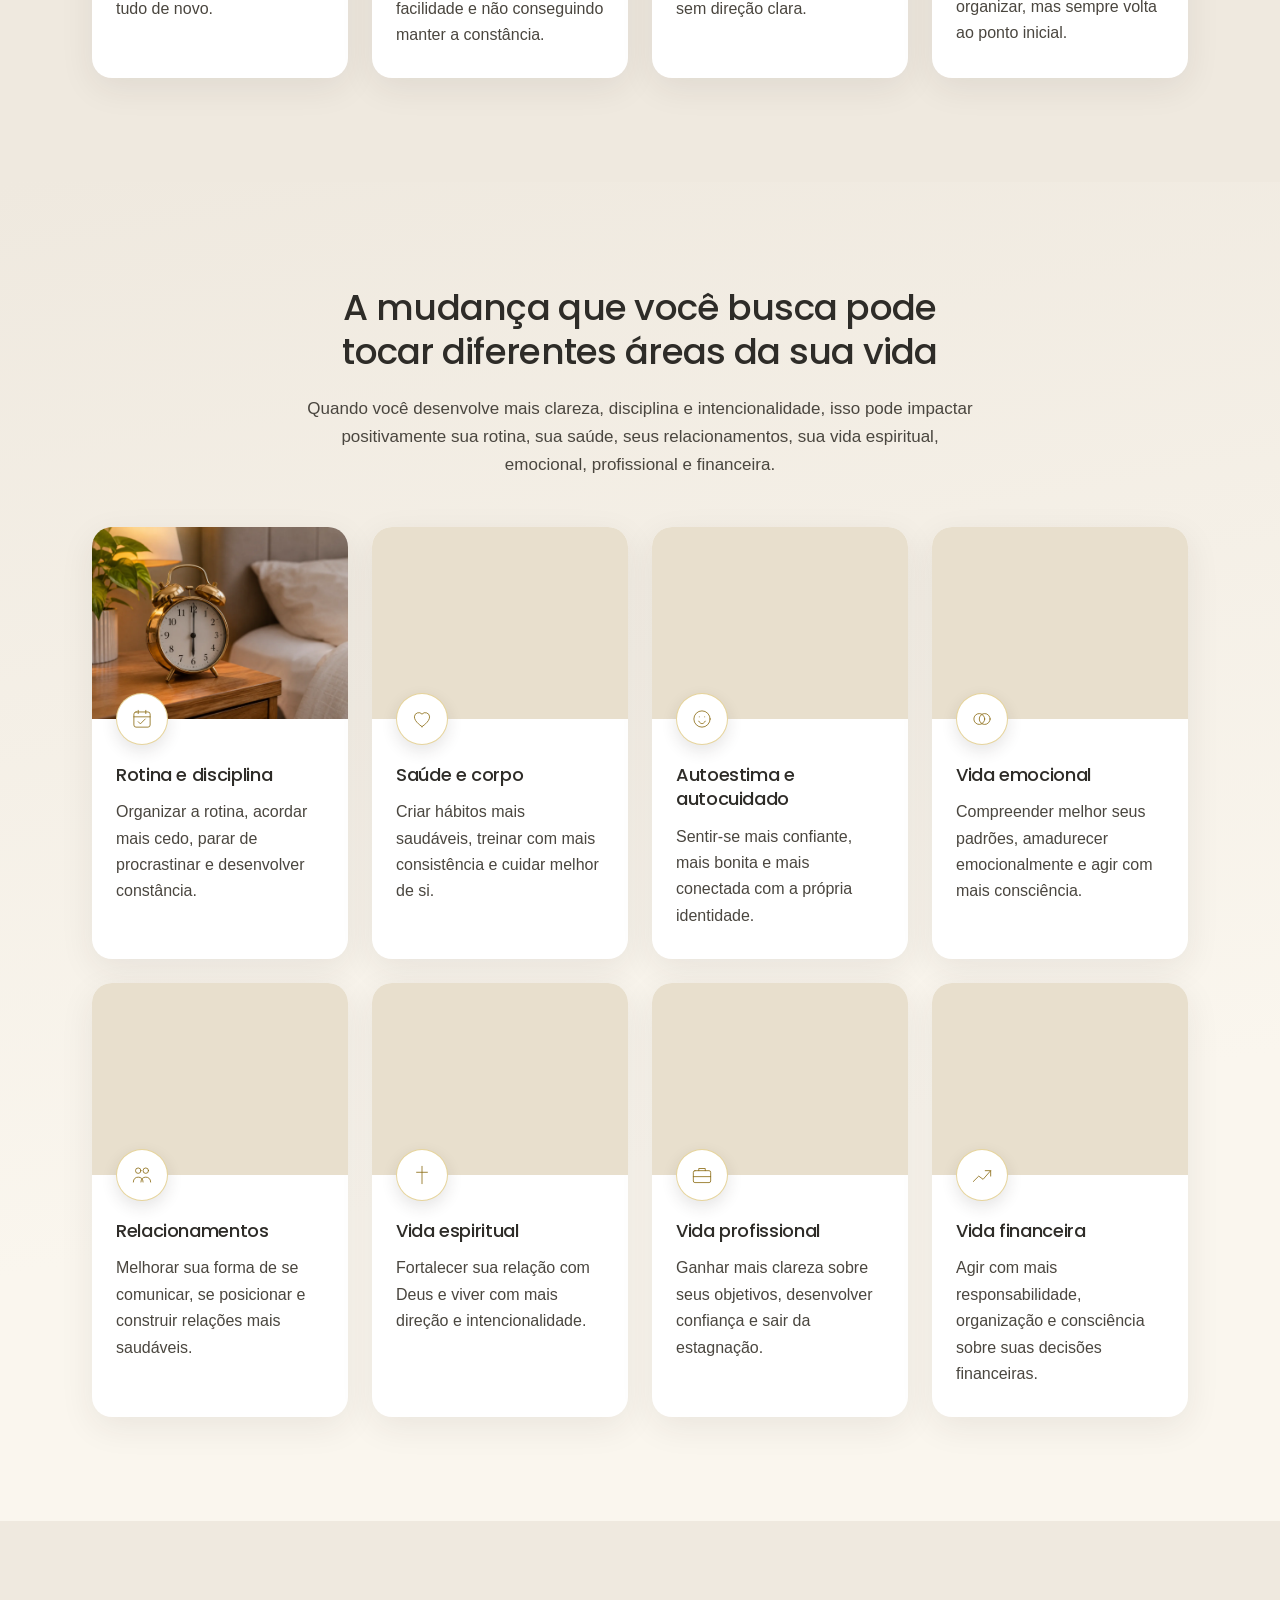
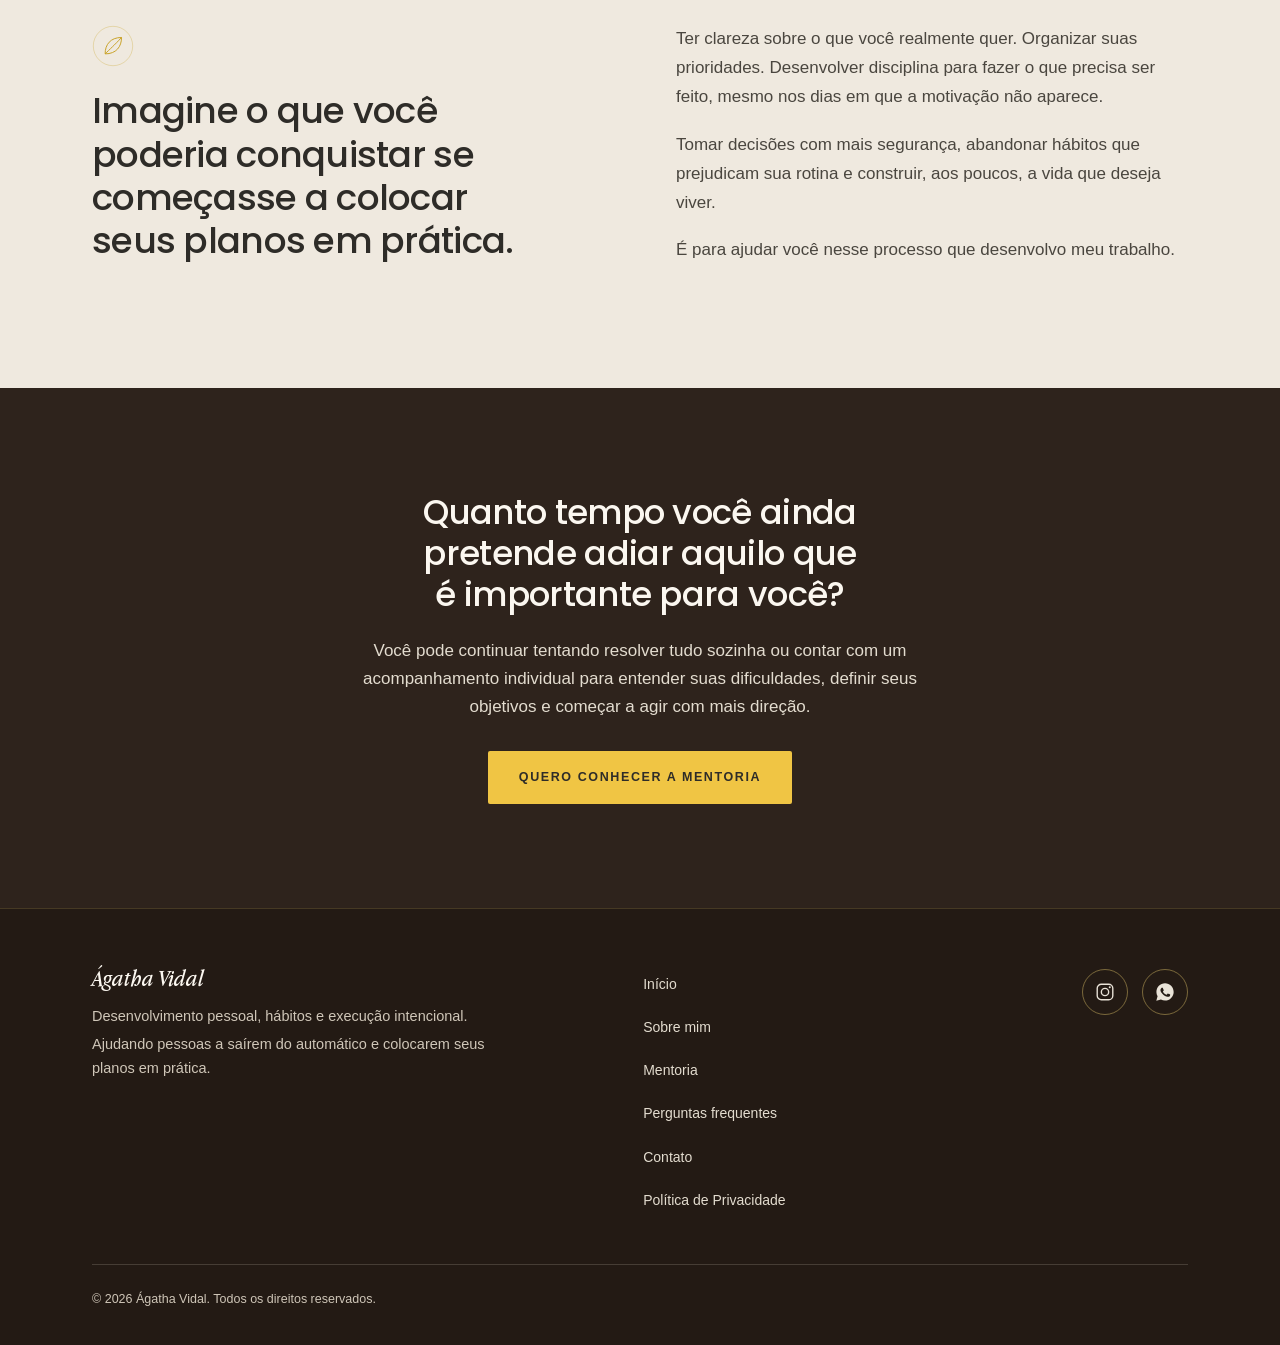
==== commit b0ad458b: "Evita página sem estilo na navegação: CSS crítico inline e tamanho fixo no logo Co-Authored-By: Clau" ====
--- a/index.html
+++ b/index.html
@@ -31,6 +31,7 @@
   <link href="https://fonts.googleapis.com/css2?family=Poppins:wght@500&display=swap" rel="stylesheet">
   <link rel="preload" as="font" type="font/woff2" href="assets/fonts/AppleGaramond-Italic.woff2" crossorigin>
   <link rel="preload" as="image" href="assets/img/hero-inicio-560.webp" imagesrcset="assets/img/hero-inicio-560.webp 560w, assets/img/hero-inicio.webp 964w" imagesizes="(min-width: 900px) 460px, 90vw" fetchpriority="high">
+  <style>/* crítico: evita a página "crua" se o CSS demorar */body{margin:0;background:#FAF6EE;color:#2E2C28}.skip-link{position:absolute;left:-999px}.logo-mark{display:none}.logo-mark svg{width:42px;height:42px}.nav-toggle{display:none}</style>
   <link rel="stylesheet" href="css/style.css">
 </head>
 <body>
@@ -39,7 +40,7 @@
   <header class="site-header">
     <div class="header-inner">
       <a href="index.html" class="logo" aria-label="Ágatha Vidal, página inicial">
-        <span class="logo-mark" aria-hidden="true"><svg viewBox="0 0 64 64" fill="none" aria-hidden="true"><circle cx="32" cy="32" r="30" stroke="currentColor" stroke-width="1" opacity=".45"/><path d="M20 44C20 30 28 19 45 19C45 33 37 44 20 44Z" stroke="currentColor" stroke-width="1.5" stroke-linejoin="round"/><path d="M20 44C27 37 34 31 45 19" stroke="currentColor" stroke-width="1.5"/></svg></span>
+        <span class="logo-mark" aria-hidden="true"><svg width="42" height="42" viewBox="0 0 64 64" fill="none" aria-hidden="true"><circle cx="32" cy="32" r="30" stroke="currentColor" stroke-width="1" opacity=".45"/><path d="M20 44C20 30 28 19 45 19C45 33 37 44 20 44Z" stroke="currentColor" stroke-width="1.5" stroke-linejoin="round"/><path d="M20 44C27 37 34 31 45 19" stroke="currentColor" stroke-width="1.5"/></svg></span>
         <span class="logo-text">
           <strong>Ágatha Vidal</strong>
           <small>Desenvolvimento Pessoal • Mentoria Individual</small>
@@ -223,7 +224,7 @@
       <div class="wrap" data-reveal>
         <div class="transform-grid">
           <div>
-            <span class="divider-leaf"><svg viewBox="0 0 64 64" fill="none" aria-hidden="true"><circle cx="32" cy="32" r="30" stroke="currentColor" stroke-width="1" opacity=".45"/><path d="M20 44C20 30 28 19 45 19C45 33 37 44 20 44Z" stroke="currentColor" stroke-width="1.5" stroke-linejoin="round"/><path d="M20 44C27 37 34 31 45 19" stroke="currentColor" stroke-width="1.5"/></svg></span>
+            <span class="divider-leaf"><svg width="42" height="42" viewBox="0 0 64 64" fill="none" aria-hidden="true"><circle cx="32" cy="32" r="30" stroke="currentColor" stroke-width="1" opacity=".45"/><path d="M20 44C20 30 28 19 45 19C45 33 37 44 20 44Z" stroke="currentColor" stroke-width="1.5" stroke-linejoin="round"/><path d="M20 44C27 37 34 31 45 19" stroke="currentColor" stroke-width="1.5"/></svg></span>
             <h2 class="h-section" id="transf-title">Imagine o que você poderia conquistar se começasse a colocar seus planos em prática.</h2>
           </div>
           <div class="prose">
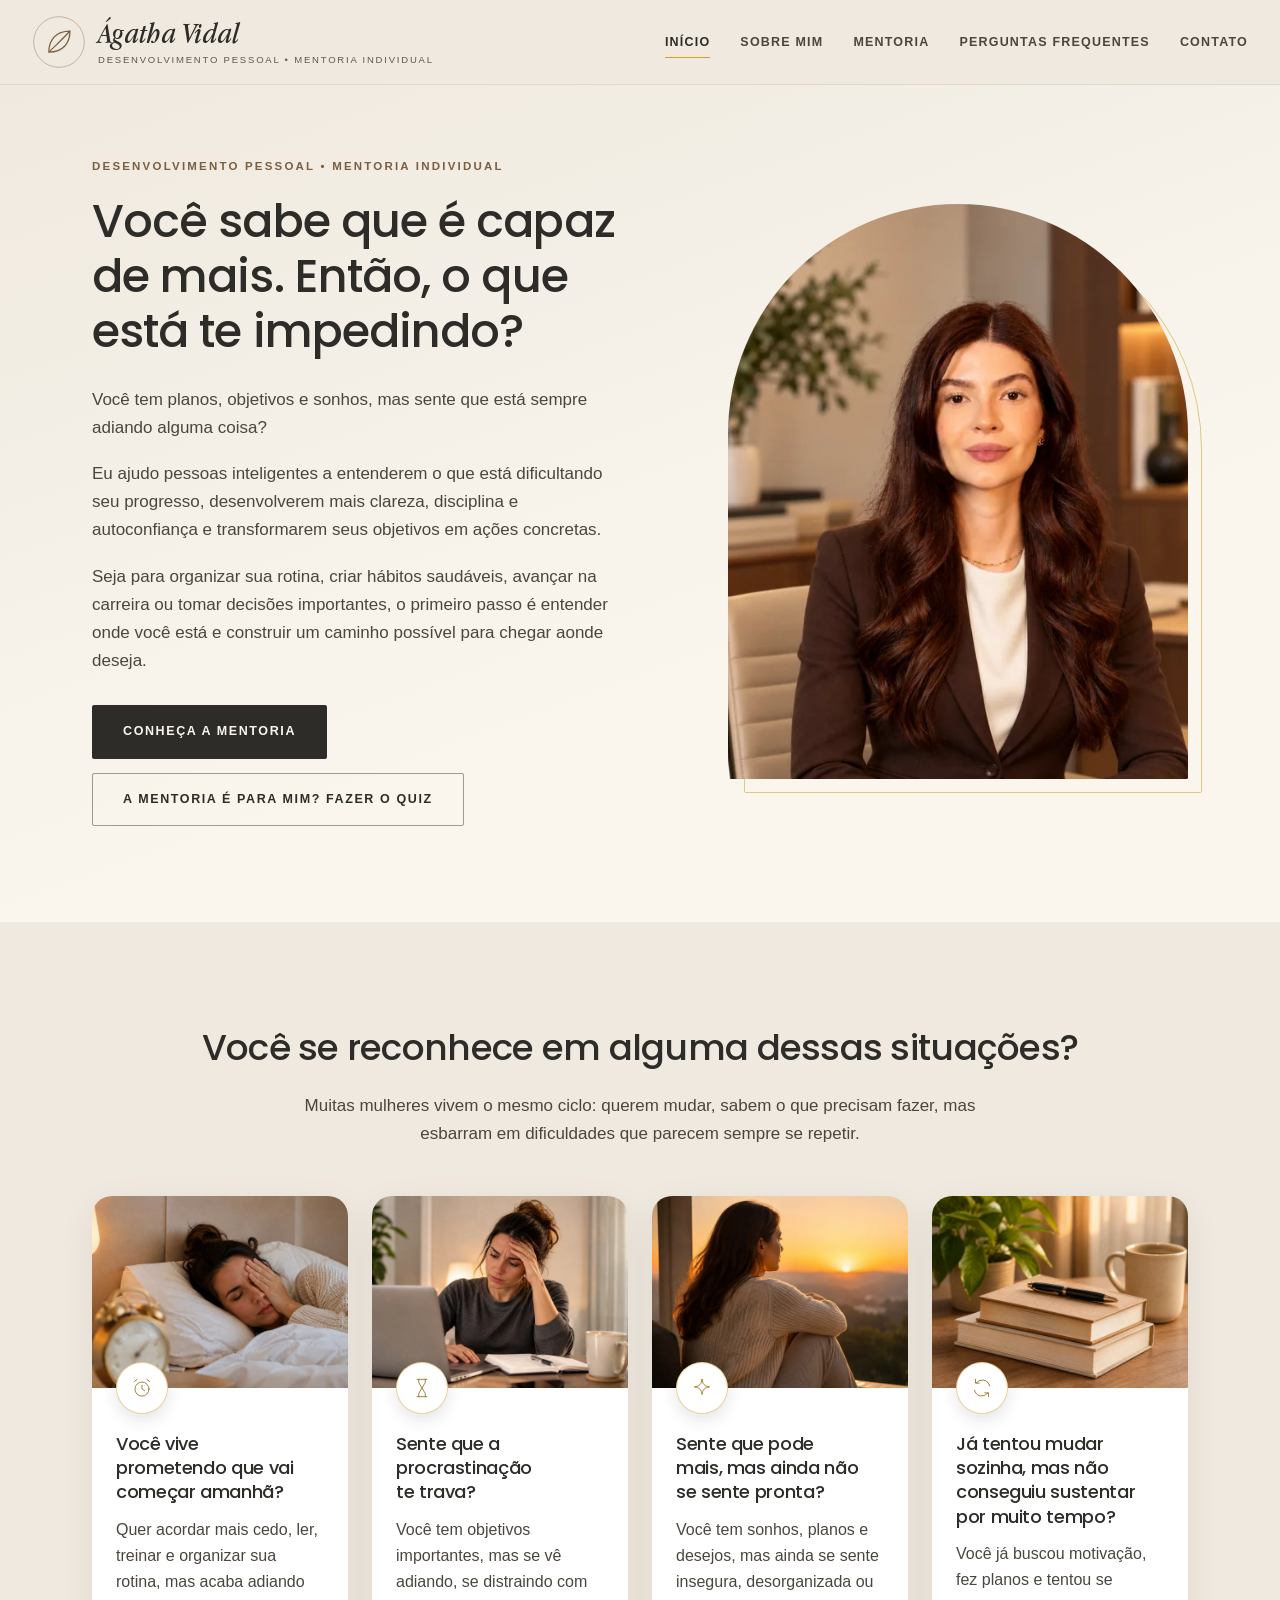
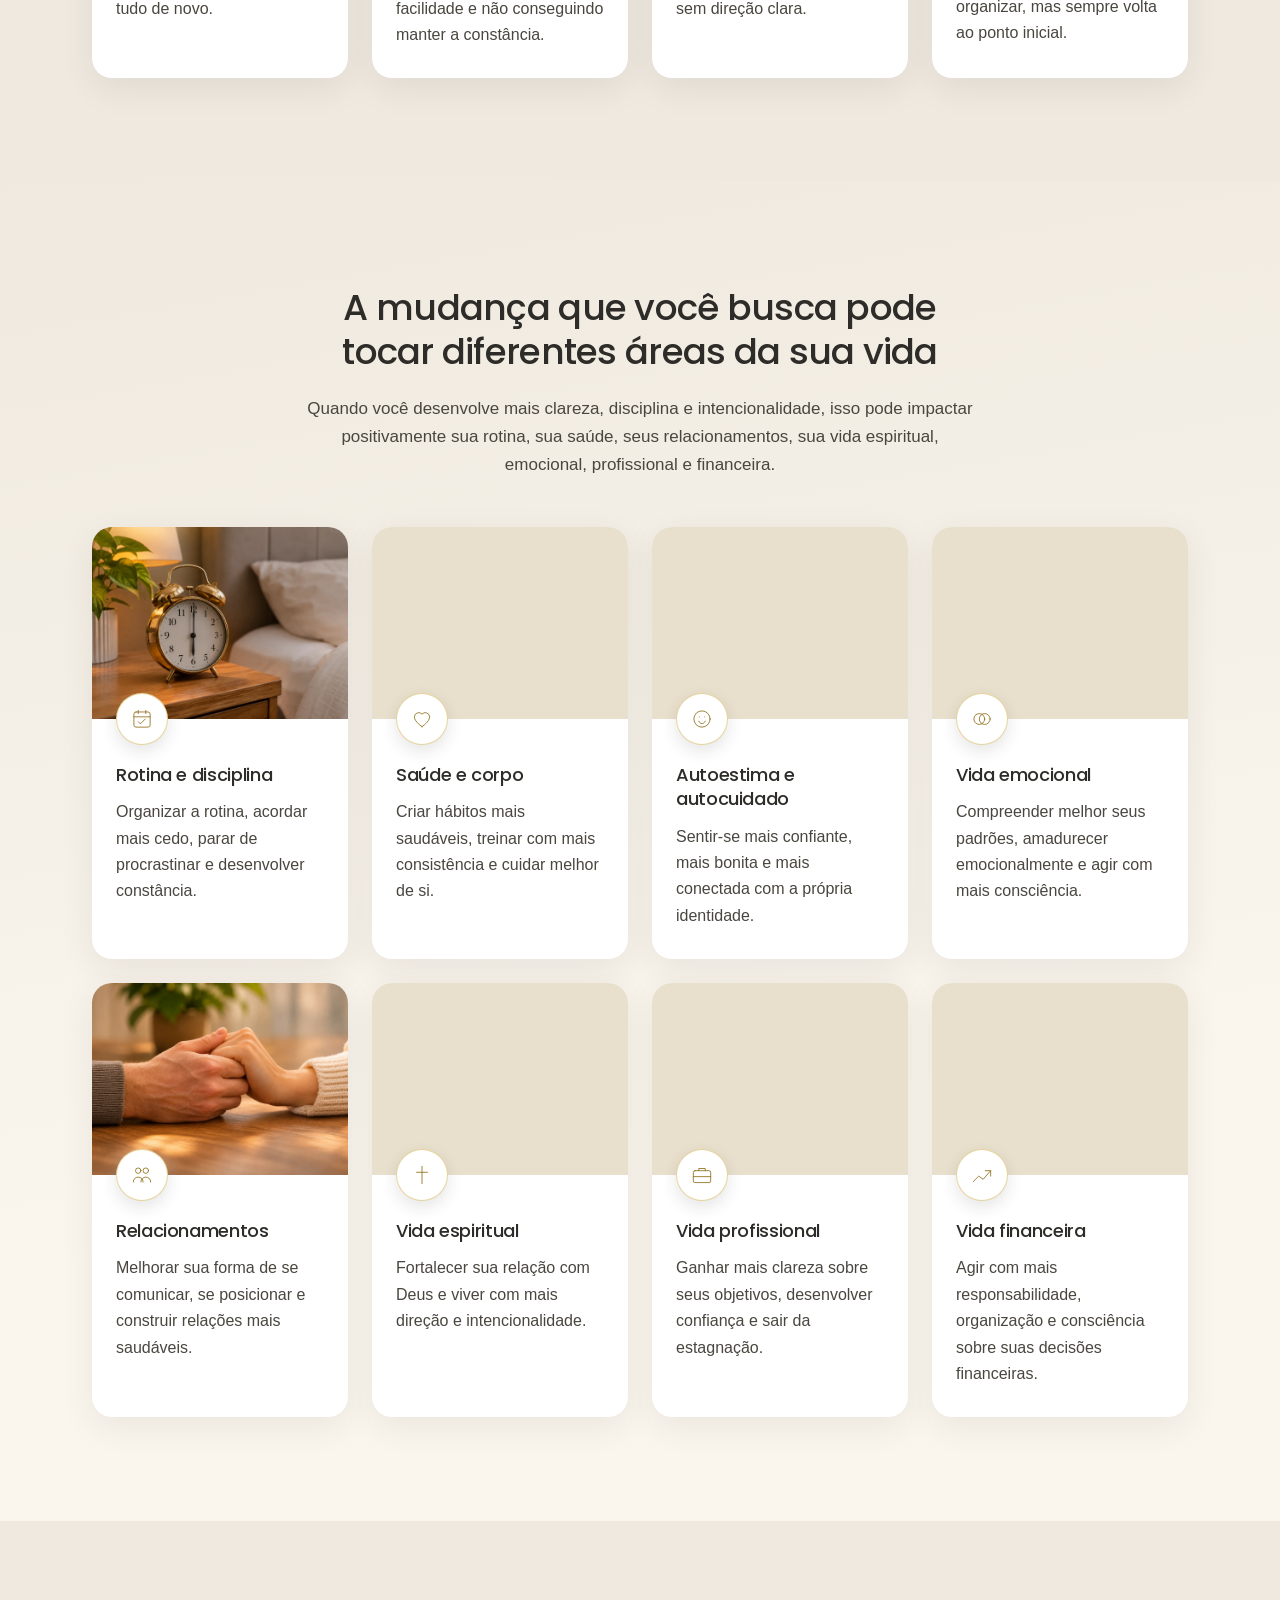
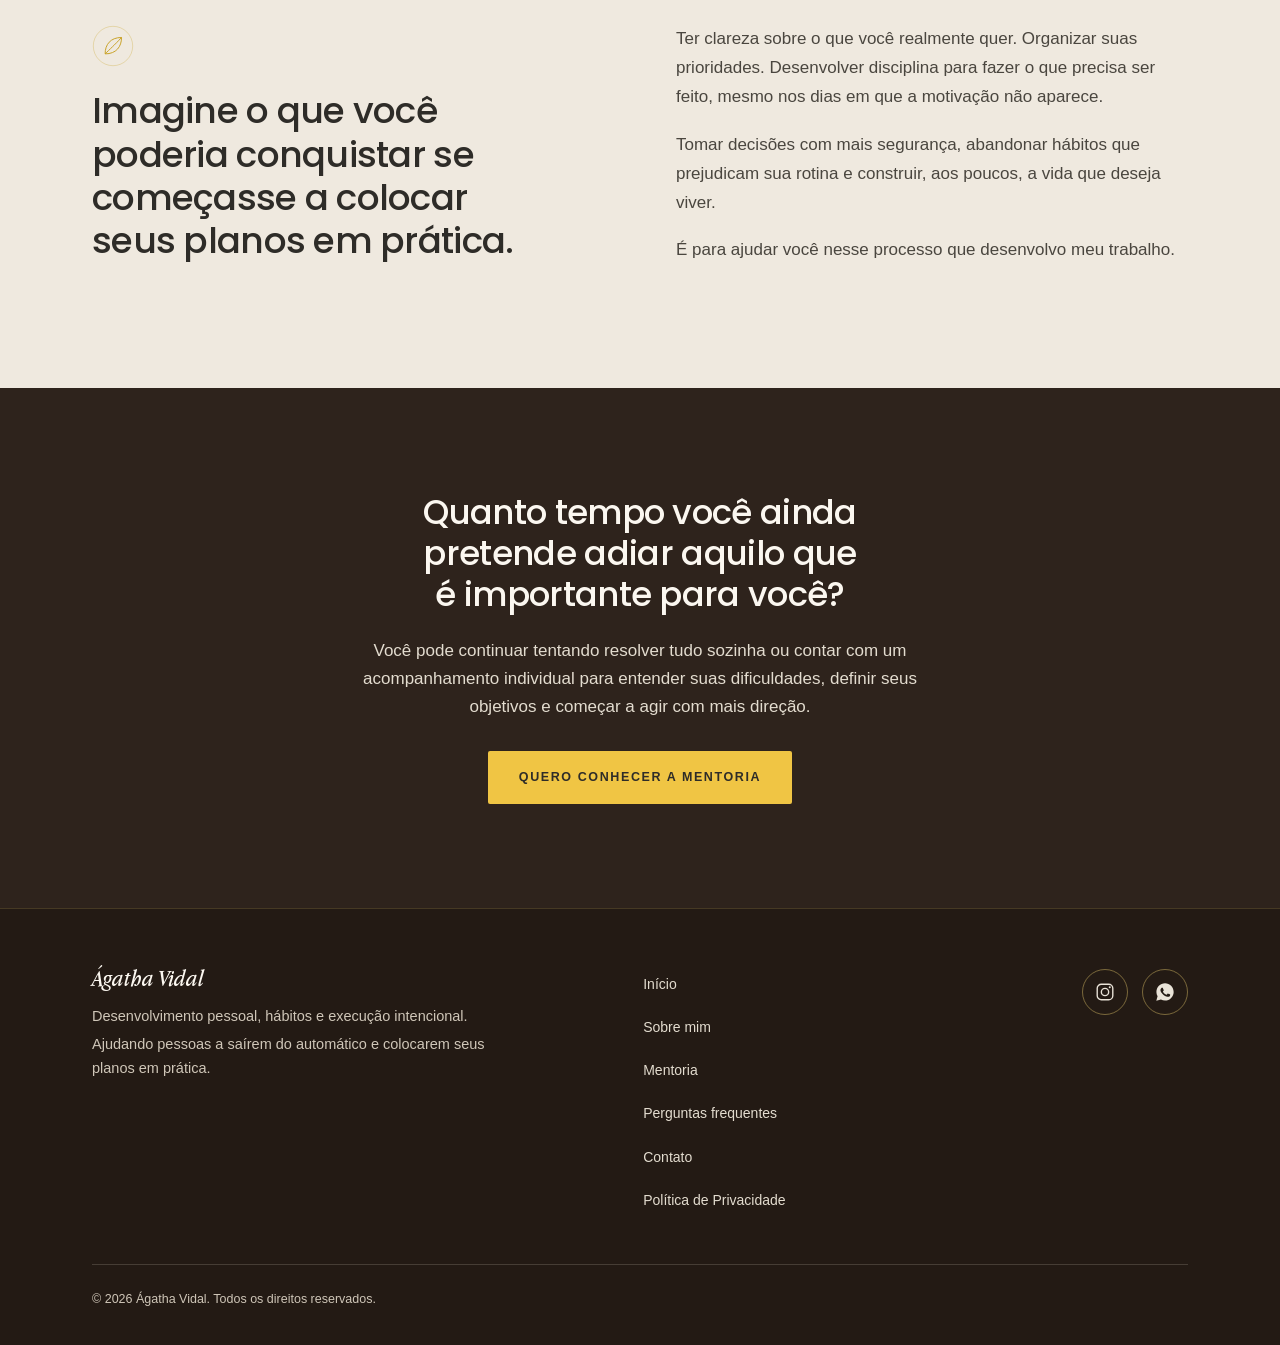
==== commit 03edb814: "URLs limpas (sem .html), vercel.json com cleanUrls e cache de assets Co-Authored-By: Claude Sonnet 5" ====
--- a/index.html
+++ b/index.html
@@ -39,7 +39,7 @@
 
   <header class="site-header">
     <div class="header-inner">
-      <a href="index.html" class="logo" aria-label="Ágatha Vidal, página inicial">
+      <a href="./" class="logo" aria-label="Ágatha Vidal, página inicial">
         <span class="logo-mark" aria-hidden="true"><svg width="42" height="42" viewBox="0 0 64 64" fill="none" aria-hidden="true"><circle cx="32" cy="32" r="30" stroke="currentColor" stroke-width="1" opacity=".45"/><path d="M20 44C20 30 28 19 45 19C45 33 37 44 20 44Z" stroke="currentColor" stroke-width="1.5" stroke-linejoin="round"/><path d="M20 44C27 37 34 31 45 19" stroke="currentColor" stroke-width="1.5"/></svg></span>
         <span class="logo-text">
           <strong>Ágatha Vidal</strong>
@@ -52,11 +52,11 @@
       </button>
 
       <nav class="primary-nav" id="primary-nav" aria-label="Principal">
-        <a href="index.html" aria-current="page">Início</a>
-        <a href="sobre-mim.html">Sobre mim</a>
-        <a href="mentoria.html">Mentoria</a>
-        <a href="perguntas-frequentes.html">Perguntas frequentes</a>
-        <a href="contato.html">Contato</a>
+        <a href="./" aria-current="page">Início</a>
+        <a href="sobre-mim">Sobre mim</a>
+        <a href="mentoria">Mentoria</a>
+        <a href="perguntas-frequentes">Perguntas frequentes</a>
+        <a href="contato">Contato</a>
       </nav>
     </div>
   </header>
@@ -70,7 +70,7 @@
           <p>Você tem planos, objetivos e sonhos, mas sente que está sempre adiando alguma coisa?</p>
           <p>Eu ajudo pessoas inteligentes a entenderem o que está dificultando seu progresso, desenvolverem mais clareza, disciplina e autoconfiança e transformarem seus objetivos em ações concretas.</p>
           <p>Seja para organizar sua rotina, criar hábitos saudáveis, avançar na carreira ou tomar decisões importantes, o primeiro passo é entender onde você está e construir um caminho possível para chegar aonde deseja.</p>
-          <div class="btn-row"><a class="btn btn--dark" href="mentoria.html">Conheça a mentoria</a><a class="btn btn--ghost" href="quiz.html">A mentoria é para mim? Fazer o quiz</a></div>
+          <div class="btn-row"><a class="btn btn--dark" href="mentoria">Conheça a mentoria</a><a class="btn btn--ghost" href="quiz">A mentoria é para mim? Fazer o quiz</a></div>
         </div>
         <div class="hero-photo">
           <img src="assets/img/hero-inicio.webp" srcset="assets/img/hero-inicio-560.webp 560w, assets/img/hero-inicio.webp 964w" sizes="(min-width: 900px) 460px, 90vw" width="964" height="1632" alt="Ágatha Vidal sentada à mesa do escritório, de blazer marrom, olhando para a câmera com expressão confiante" fetchpriority="high">
@@ -242,7 +242,7 @@
         <div class="prose">
           <p>Você pode continuar tentando resolver tudo sozinha ou contar com um acompanhamento individual para entender suas dificuldades, definir seus objetivos e começar a agir com mais direção.</p>
         </div>
-        <div class="btn-row center"><a class="btn btn--gold" href="mentoria.html">Quero conhecer a mentoria</a></div>
+        <div class="btn-row center"><a class="btn btn--gold" href="mentoria">Quero conhecer a mentoria</a></div>
       </div>
     </section>
   </main>
@@ -255,7 +255,7 @@
           <p>Desenvolvimento pessoal, hábitos e execução intencional.</p>
           <p>Ajudando pessoas a saírem do automático e colocarem seus planos em prática.</p>
         </div>
-        <nav class="footer-links" aria-label="Rodapé"><a href="index.html">Início</a><a href="sobre-mim.html">Sobre mim</a><a href="mentoria.html">Mentoria</a><a href="perguntas-frequentes.html">Perguntas frequentes</a><a href="contato.html">Contato</a><a href="politica-de-privacidade.html">Política de Privacidade</a></nav>
+        <nav class="footer-links" aria-label="Rodapé"><a href="./">Início</a><a href="sobre-mim">Sobre mim</a><a href="mentoria">Mentoria</a><a href="perguntas-frequentes">Perguntas frequentes</a><a href="contato">Contato</a><a href="politica-de-privacidade">Política de Privacidade</a></nav>
         <div class="footer-social">
           <a href="https://www.instagram.com/euagathavidal" data-instagram target="_blank" rel="noopener noreferrer" aria-label="Instagram"><svg viewBox="0 0 24 24" fill="none" aria-hidden="true"><rect x="3.5" y="3.5" width="17" height="17" rx="4.5" stroke="currentColor" stroke-width="1.5"/><circle cx="12" cy="12" r="4" stroke="currentColor" stroke-width="1.5"/><circle cx="17.2" cy="6.8" r="1.1" fill="currentColor"/></svg></a>
           <a href="https://wa.me/5512997304566?text=Ol%C3%A1%2C%20%C3%81gatha%21%20Estou%20no%20seu%20site%20e%20gostaria%20de%20tirar%20uma%20d%C3%BAvida." data-wa="geral" target="_blank" rel="noopener noreferrer" aria-label="WhatsApp"><svg viewBox="0 0 24 24" fill="currentColor" aria-hidden="true"><path d="M12.04 2.5c-5.2 0-9.42 4.22-9.42 9.41 0 1.66.44 3.28 1.26 4.7L2.5 21.5l5.04-1.32a9.4 9.4 0 004.5 1.15h.01c5.19 0 9.41-4.22 9.41-9.42 0-5.19-4.22-9.41-9.42-9.41zm5.5 13.46c-.23.65-1.35 1.25-1.85 1.29-.48.04-.93.21-3.14-.66-2.64-1.04-4.32-3.75-4.45-3.92-.13-.17-1.06-1.42-1.06-2.7 0-1.29.67-1.92.91-2.18.24-.26.52-.33.69-.33h.5c.16 0 .38-.6.59.45.23.54.76 1.87.83 2 .07.14.11.3.02.47-.09.17-.13.28-.26.43l-.4.46c-.13.13-.27.28-.12.54.15.27.68 1.11 1.45 1.8 1 .89 1.84 1.17 2.1 1.3.26.13.42.11.57-.07.16-.18.66-.76.83-1.03.18-.26.35-.22.59-.13.24.09 1.52.72 1.78.85.26.13.43.2.5.31.07.11.07.63-.16 1.27z"/></svg></a>
